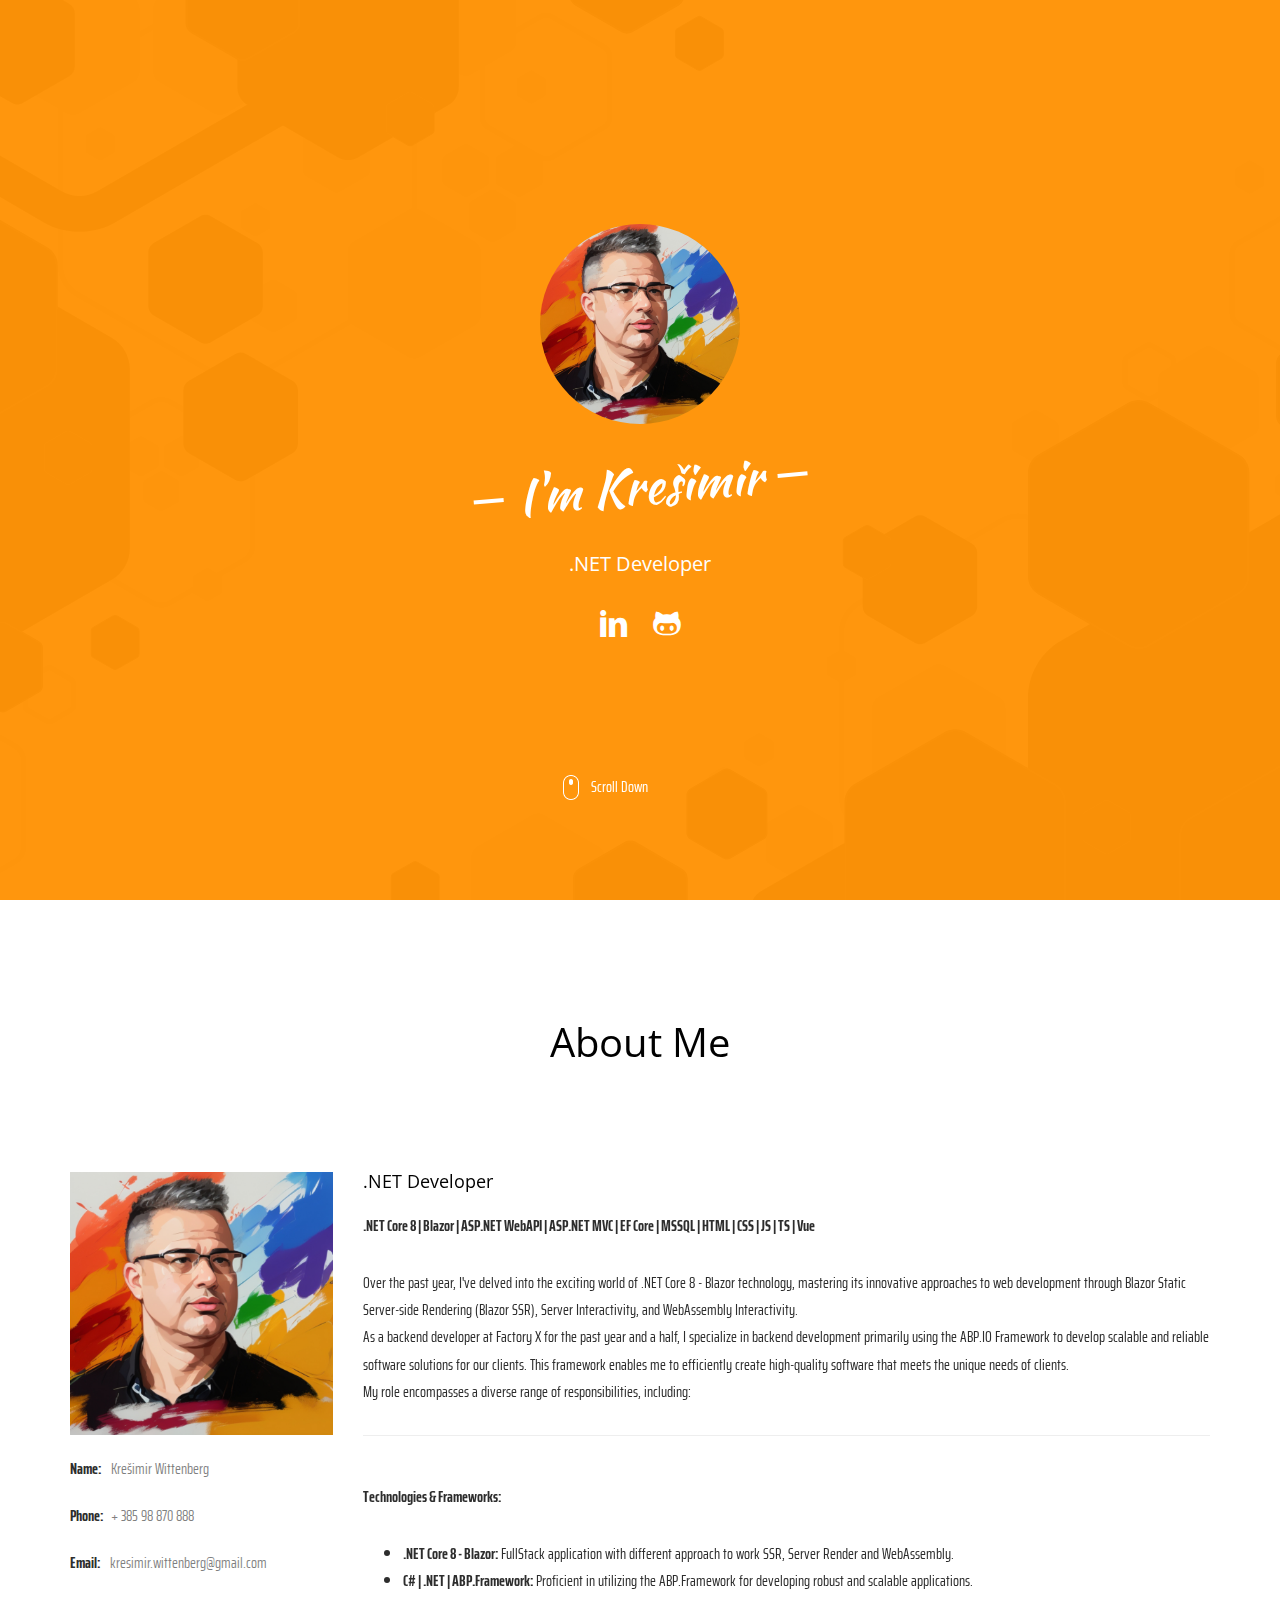
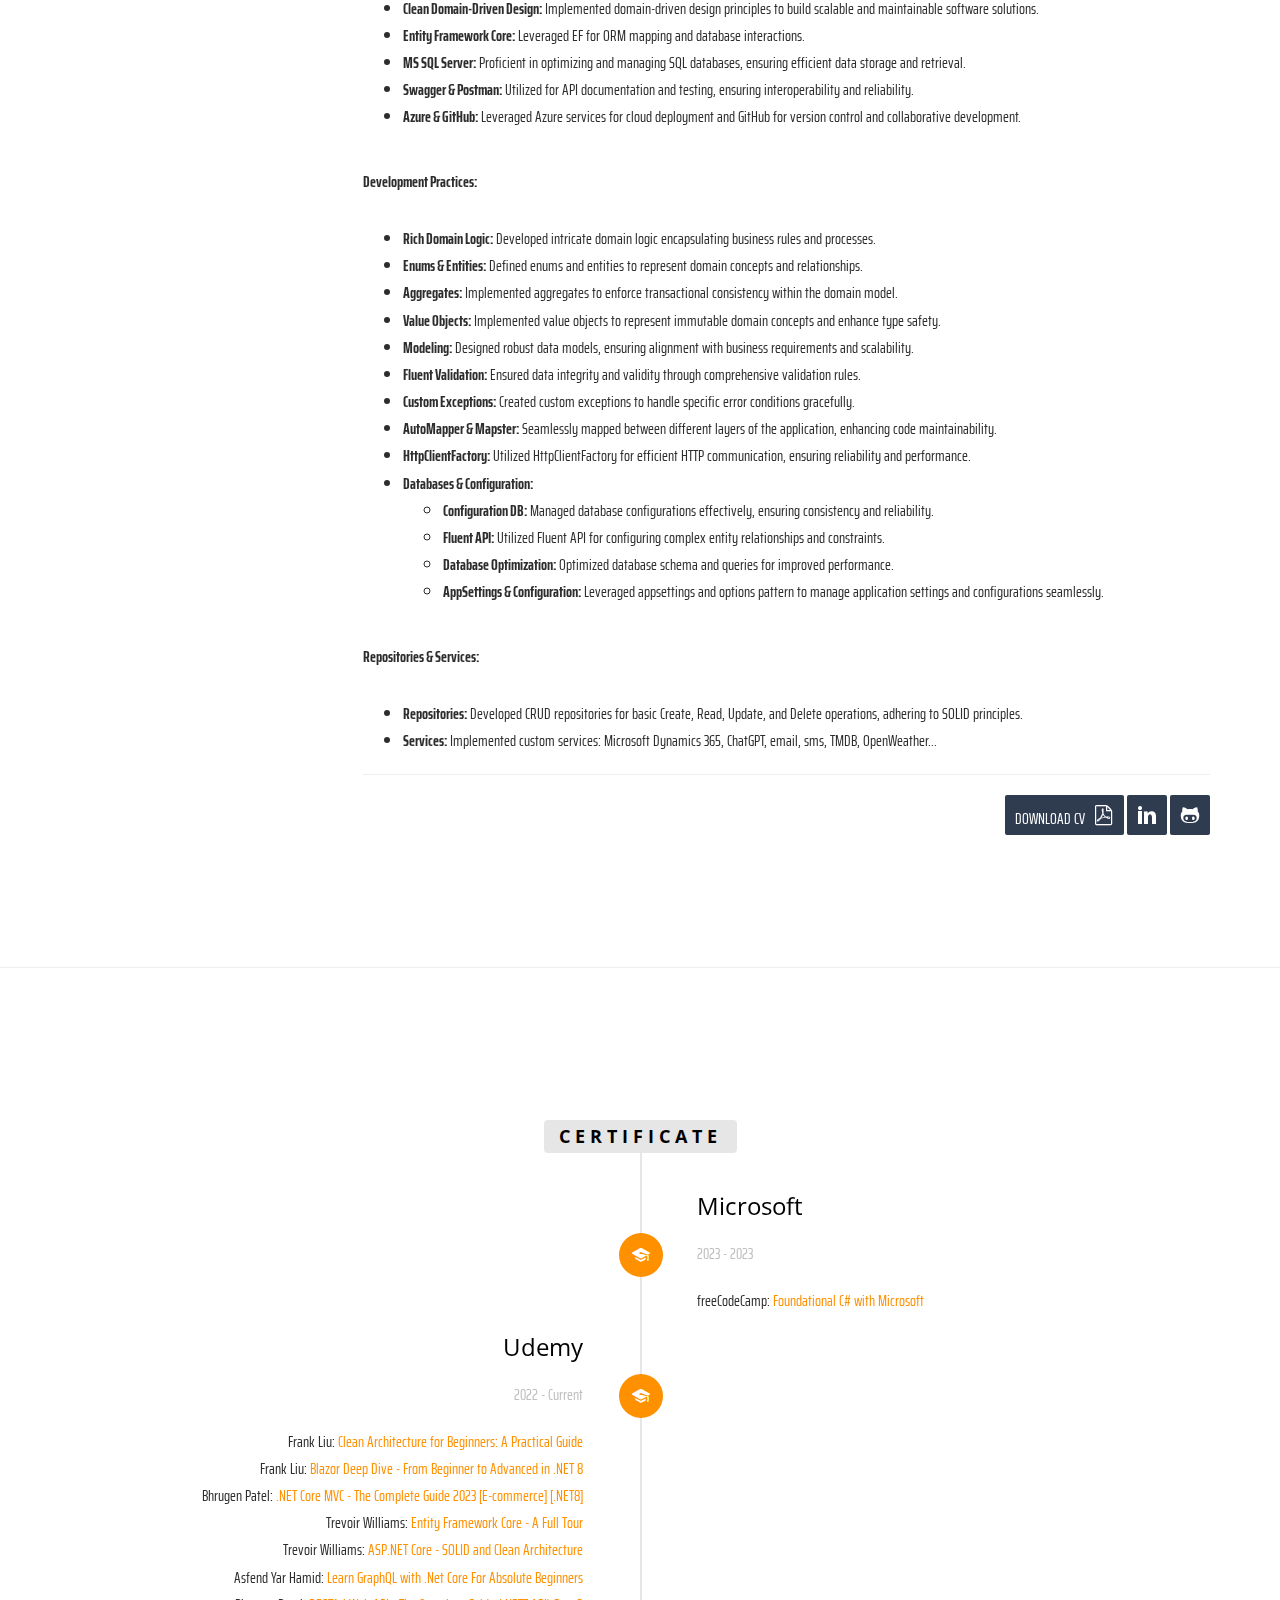
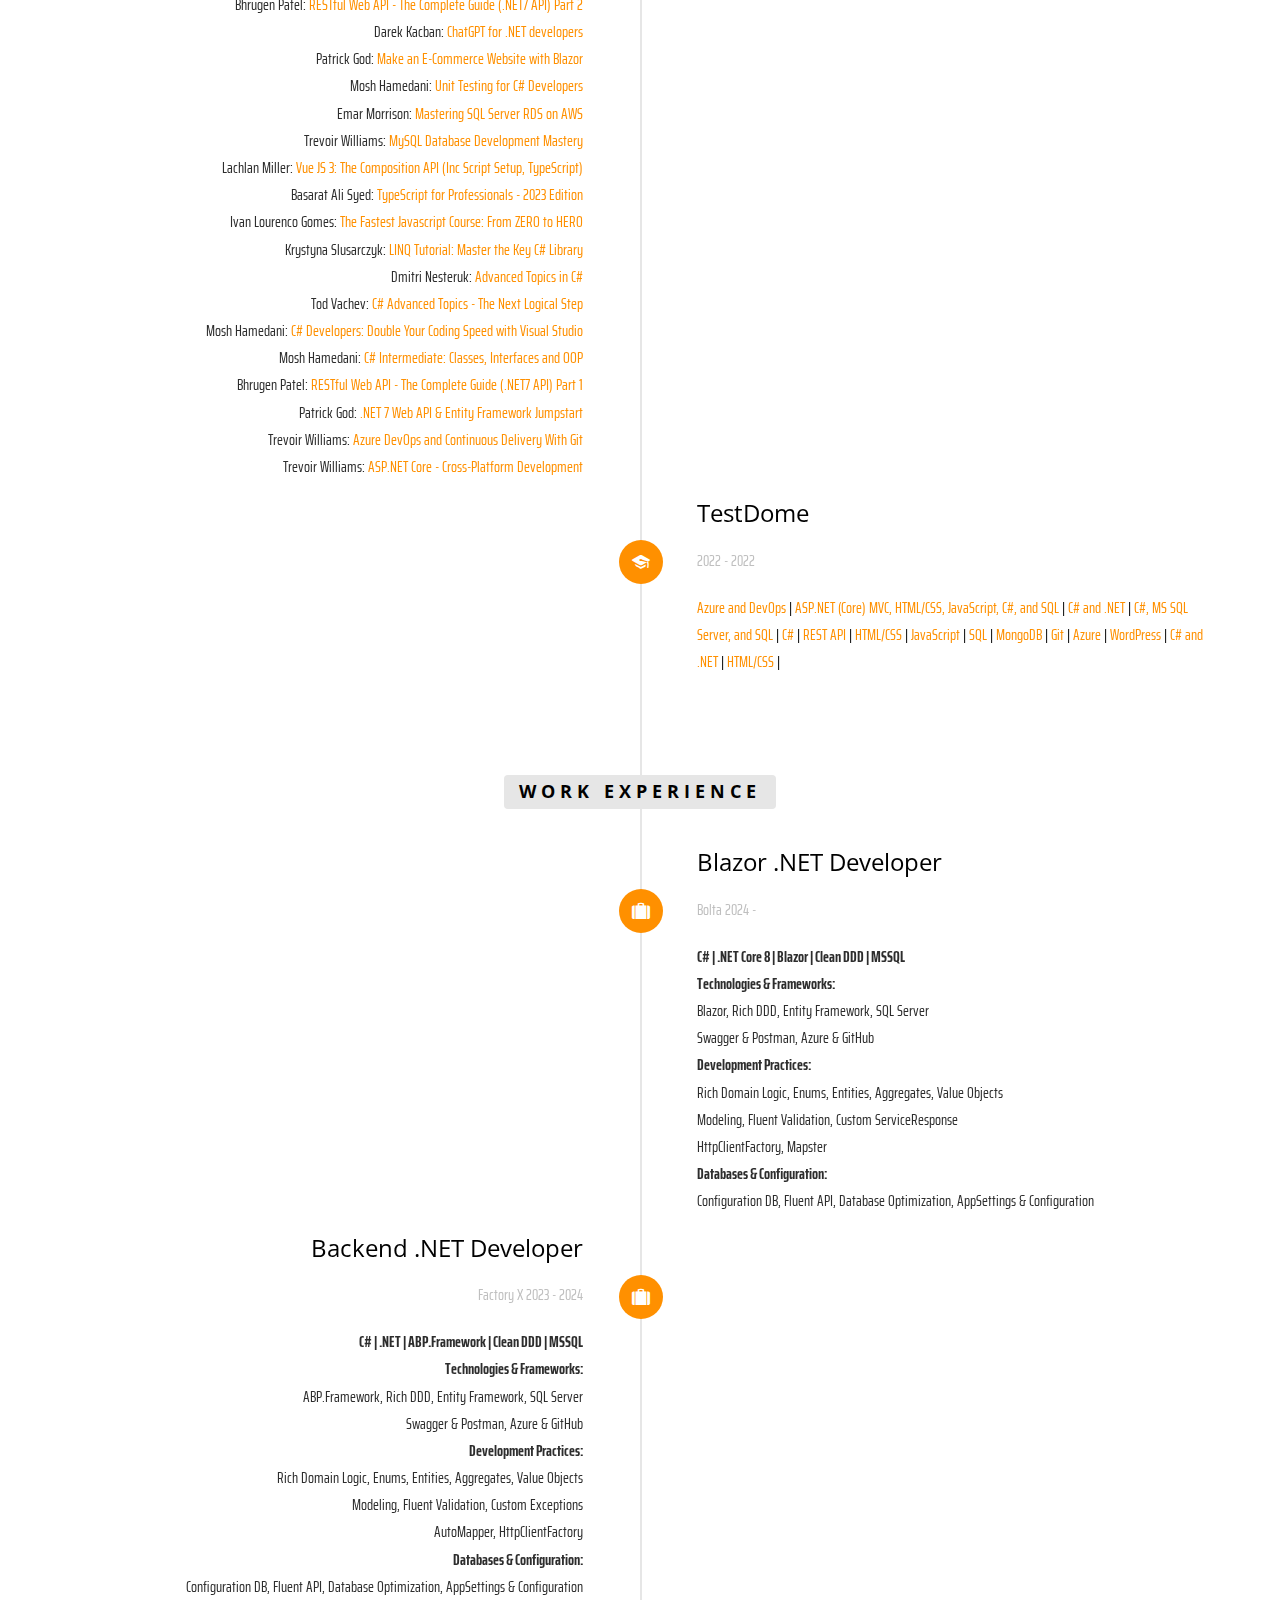
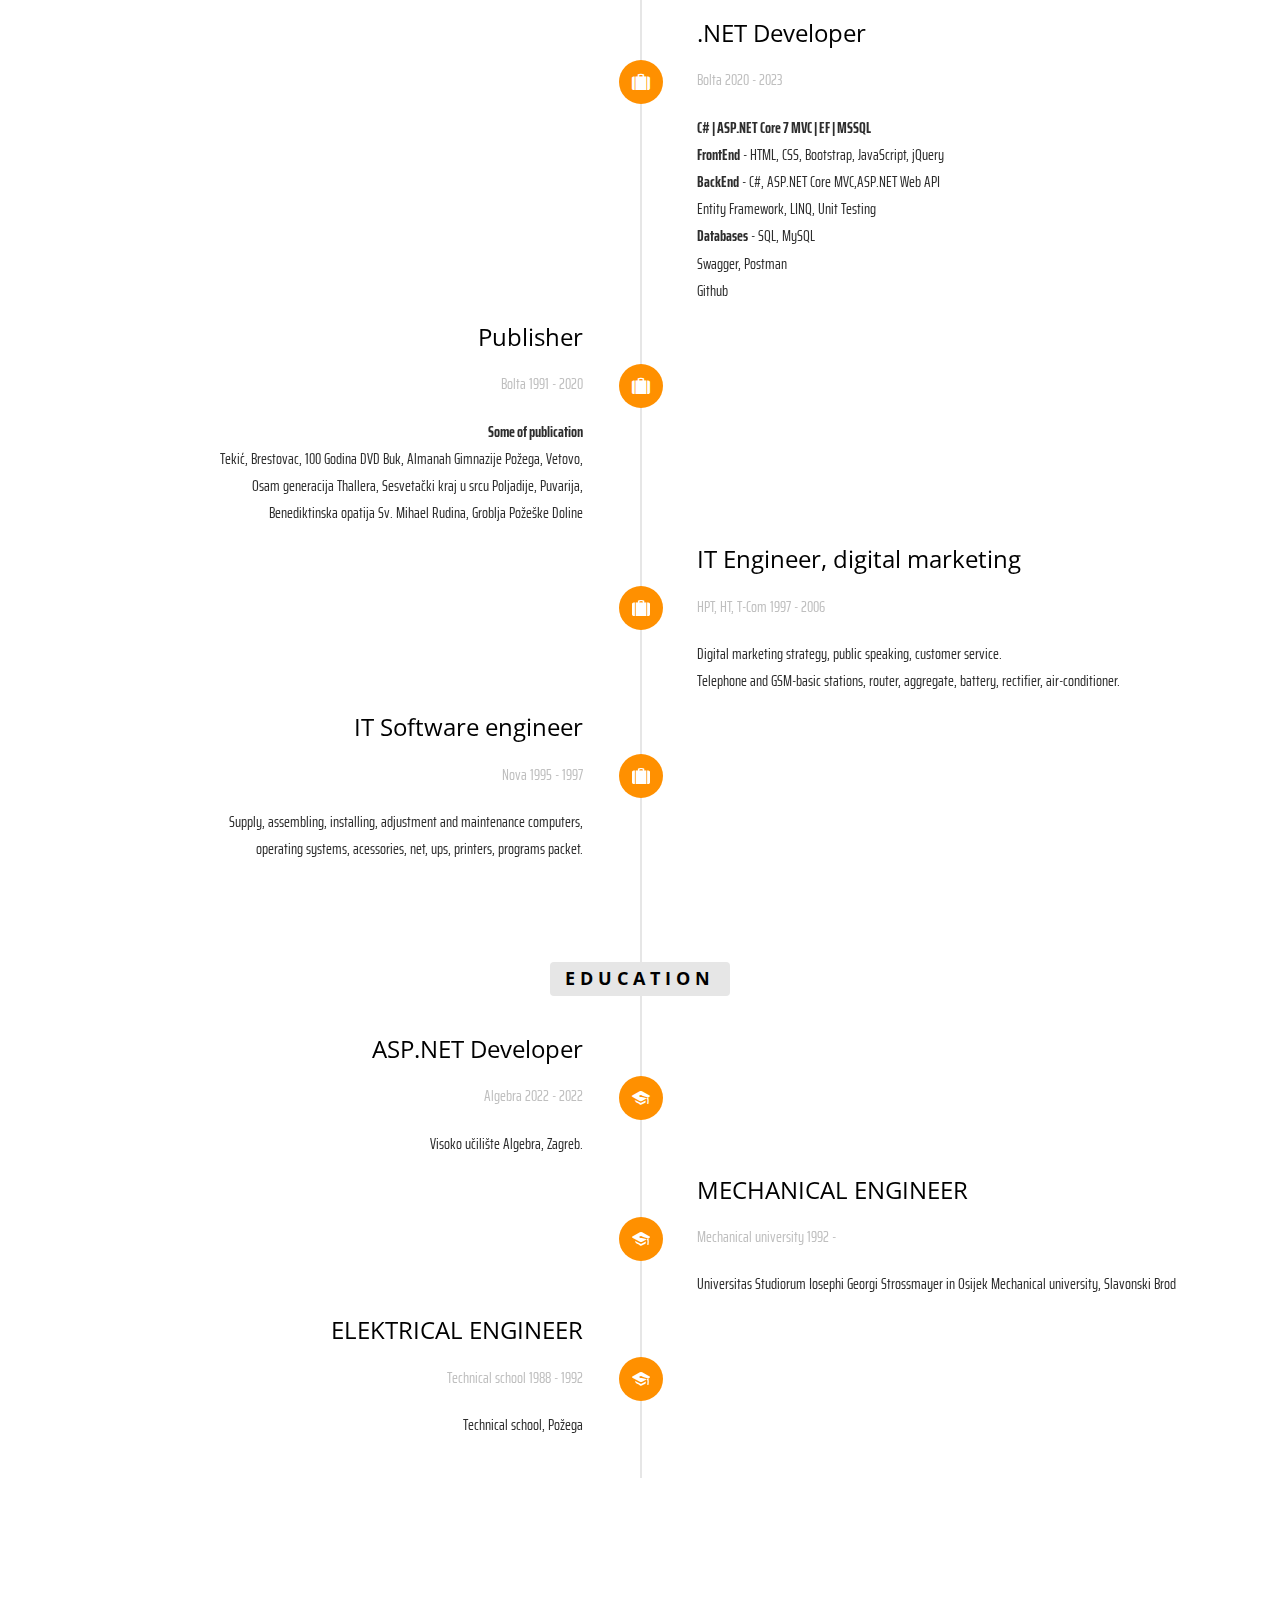
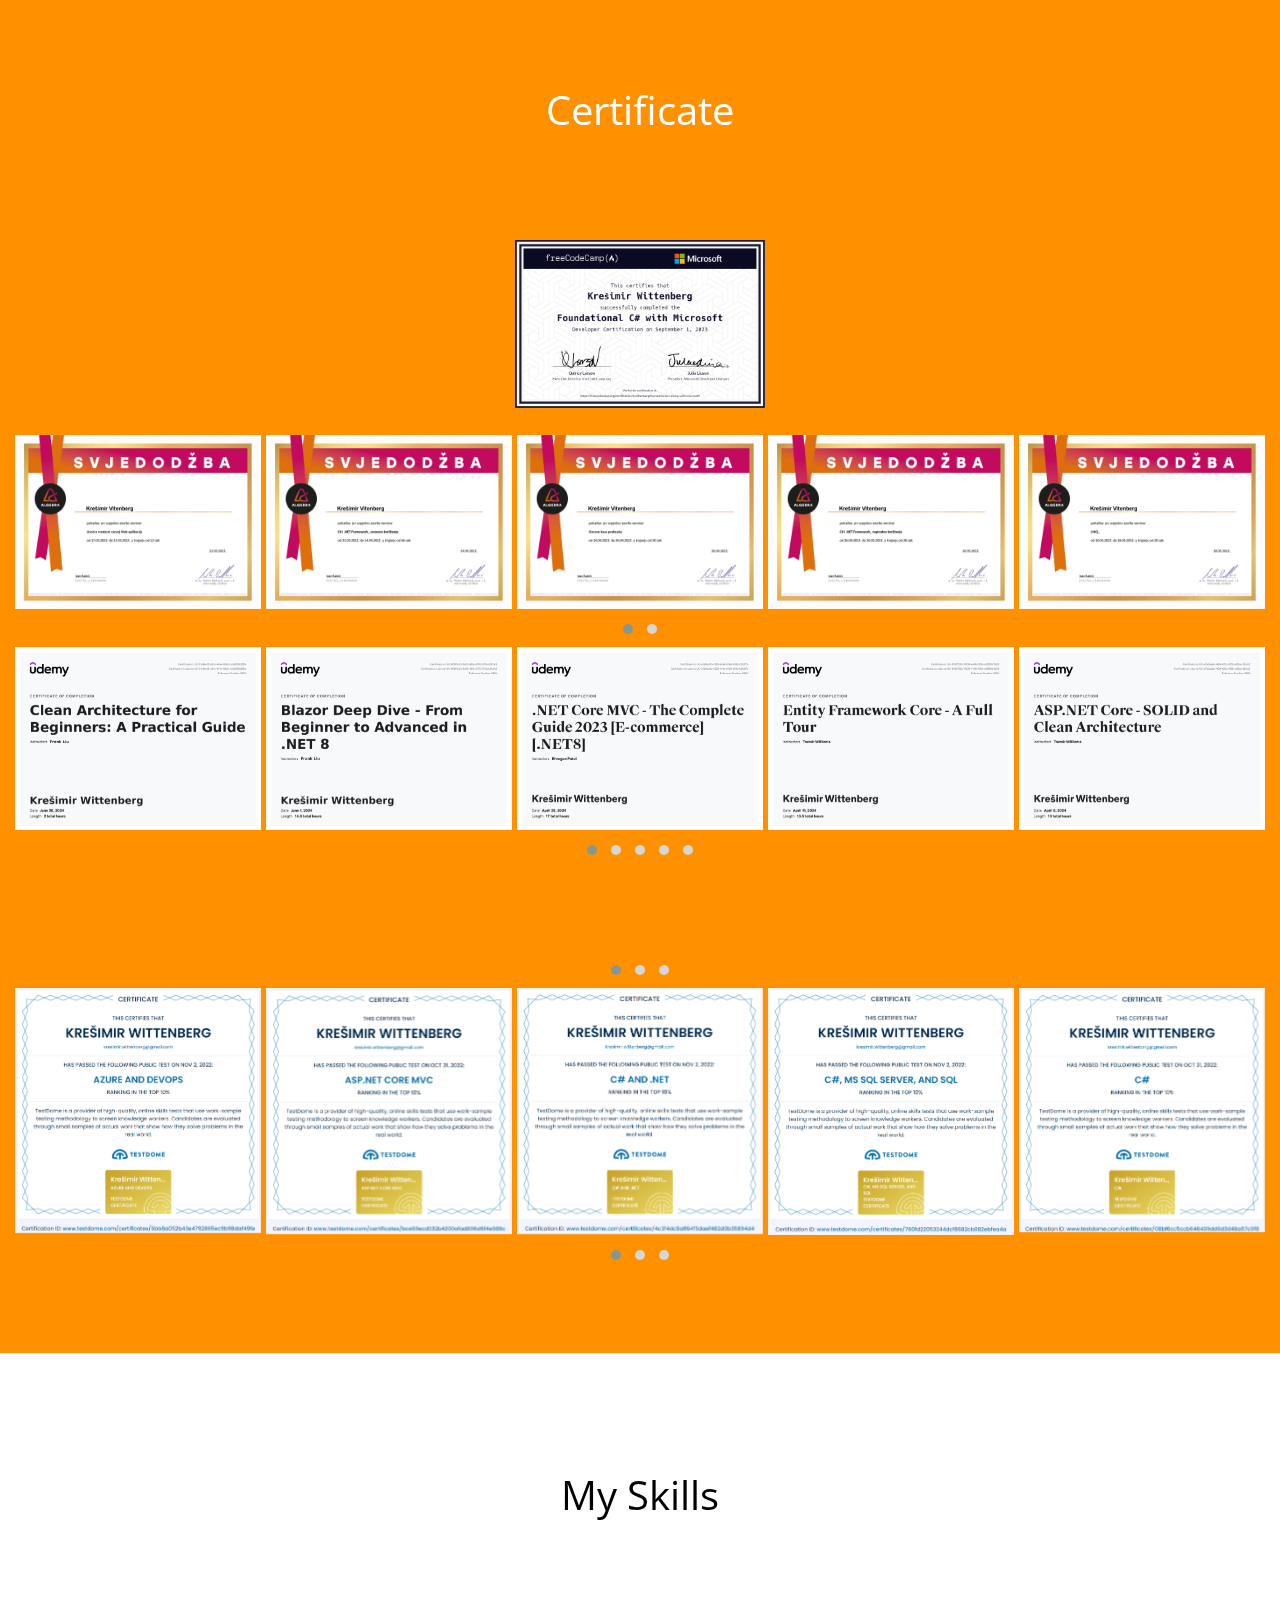
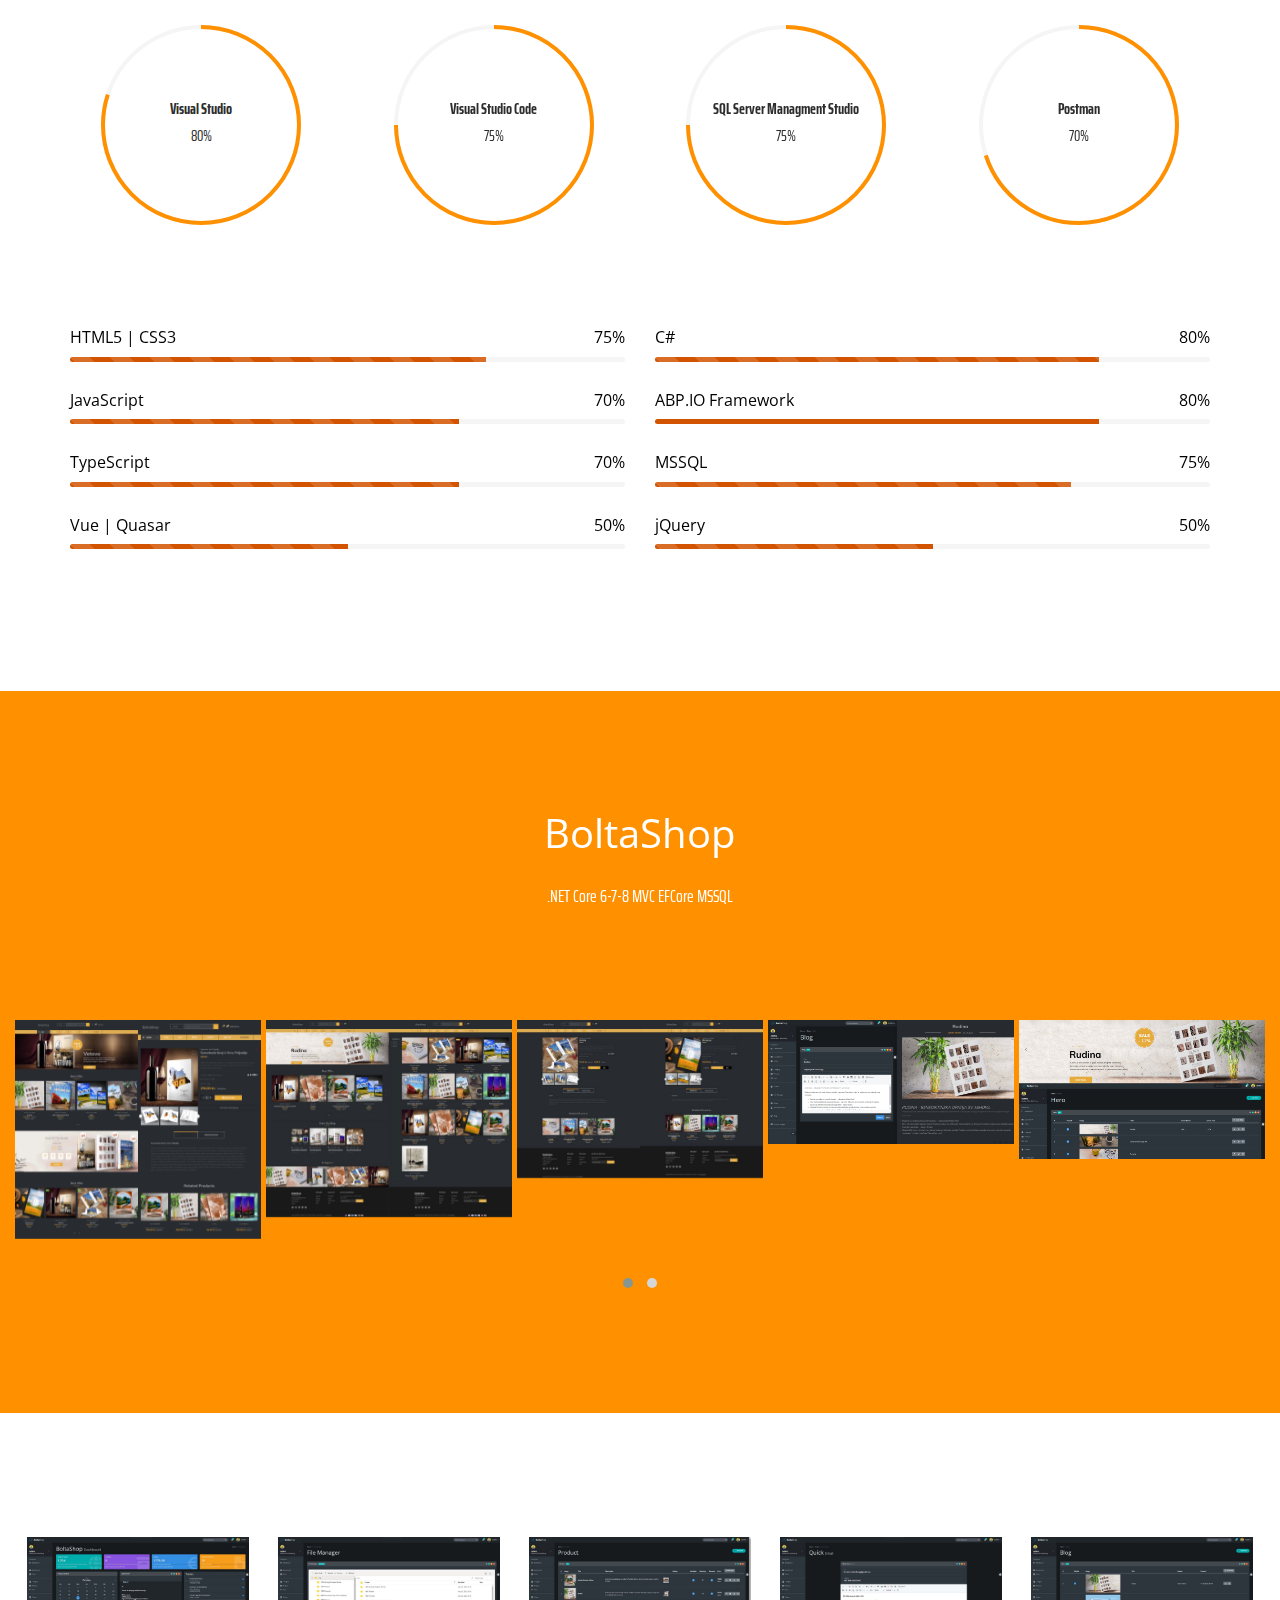
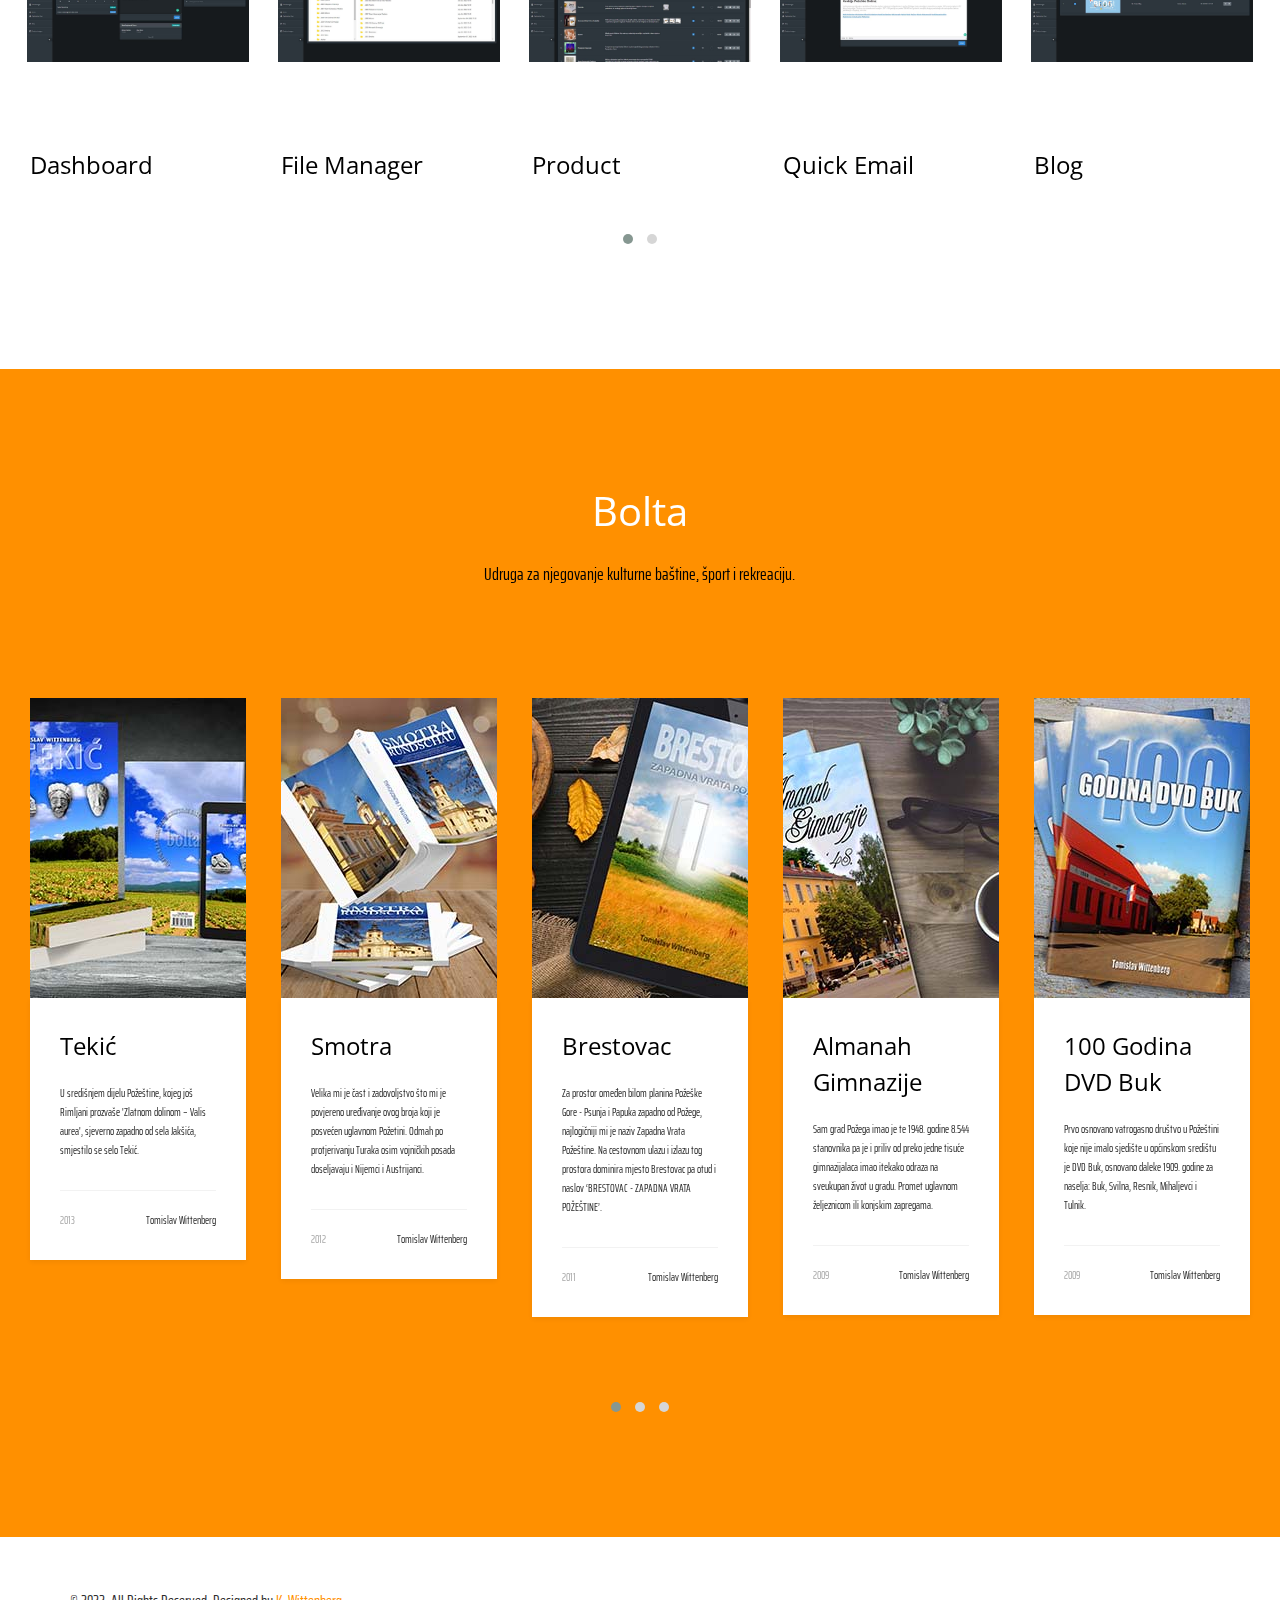
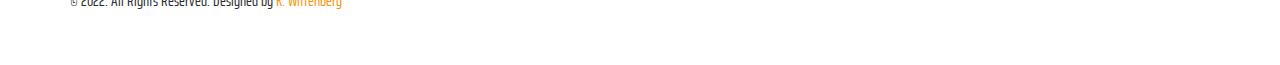
==== index.html @ 6f6469e1 "update" ====
<!DOCTYPE HTML>
<html>
<head>
    <meta charset="utf-8">
    <link rel="icon" href="images/c-sharp.png">
    <title>K. Wittenberg &mdash; Portfolio</title>

    <meta name="viewport" content="width=device-width, initial-scale=1">
    <meta name="description" content="Portfolio Krešimir Wittenberg" />
    <meta name="keywords" content="website, portfolio, krešimir, wittenberg, dotnet, csharp, opentowork" />
    <meta name="author" content="Krešimir Wittenberg" />


    <link href="https://fonts.googleapis.com/css?family=Space+Mono" rel="stylesheet">
    <link href="https://fonts.googleapis.com/css?family=Roboto" rel="stylesheet">
    <link href="https://fonts.googleapis.com/css?family=Saira+Extra+Condensed:100,200,300,400,500,600,700,800,900" rel="stylesheet">
    <link href="https://fonts.googleapis.com/css?family=Open+Sans:300,300i,400,400i,600,600i,700,700i,800,800i" rel="stylesheet">
    <link href="https://fonts.googleapis.com/css?family=Kaushan+Script" rel="stylesheet">

    <!-- Animate.css -->
    <link rel="stylesheet" href="css/animate.css">
    <!-- Icomoon Icon Fonts-->
    <link rel="stylesheet" href="css/icomoon.css">

    <!-- Bootstrap  -->
    <!--<link href="https://cdn.jsdelivr.net/npm/bootstrap@5.3.3/dist/css/bootstrap.min.css" rel="stylesheet">-->
    <link rel="stylesheet" href="css/bootstrap.css">

    <!-- Theme style  -->
    <link rel="stylesheet" href="css/style.css">

    <!-- Lightbox2 -->
    <link rel="stylesheet" href="css/lightbox.min.css">

    <!-- Carousel -->
    <link rel="stylesheet" href="css/owl.carousel.min.css">
    <link rel="stylesheet" href="css/owl.theme.default.min.css">

</head>
<body>
    <div class="fh5co-loader"></div>
    <div id="page">

        <!-- I'm Krešimir -->
        <header id="fh5co-header" class="fh5co-cover js-fullheight" role="banner" style="background-image:url(images/hex.svg); width: auto;" data-stellar-background-ratio="0.5">
            <div class="overlay"></div>
            <div class="container">
                <div class="row">
                    <div class="col-md-8 col-md-offset-2 text-center">
                        <div class="display-t js-fullheight">
                            <div class="display-tc js-fullheight animate-box" data-animate-effect="fadeIn">
                                <div class="profile-thumb" style="background: url(images/avatar.jpg);"></div>
                                <h1><span>I'm Krešimir</span></h1>
                                <!--<h2><span>#OpenToWork</span></h2>-->
                                <h2><span>.NET Developer</span></h2>
                                <!--<h3><span>.NET Developer / Photographer / Videographer / Publisher</span></h3>-->
                                <p>
                                    <ul class="fh5co-social-icons">
                                        <!-- <li><a href="#"><i class="icon-twitter2"></i></a></li> -->
                                        <li><a href="https://www.linkedin.com/in/kresimirwittenberg/"><i class="icon-linkedin2"></i></a></li>
                                        <li><a href="https://github.com/KWittenberg"><i class="icon-github"></i></a></li>
                                        <!-- <li><a href="https://www.facebook.com/kresimirwittenberg"><i class="icon-facebook2"></i></a></li>
                                        <li><a href="https://www.behance.net/kwittenberg"><i class="icon-behance2"></i></a></li>
                                        <li><a href="https://www.instagram.com/kresimirwittenberg/"><i class="icon-instagram2"></i></a></li> -->
                                        <!-- <li><a href="#"><i class="icon-dribbble2"></i></a></li> -->
                                    </ul>
                                </p>

                                <script type="text/javascript" src="https://www.websitegoodies.com/counter.php?id=75388&color=%23000000"></script>

                                <p>
                                    <div style="color: white; position: fixed; bottom: 100px; left: 44%;">
                                        <img src="images/mouse-scroll.png" alt=""><span>&nbsp;&nbsp;&nbsp; Scroll Down</span>
                                    </div>
                                </p>
                            </div>
                        </div>
                    </div>
                </div>
            </div>
        </header>

        <!-- About Me -->
        <div id="fh5co-about" class="animate-box">
            <div class="container">
                <div class="row">
                    <div class="col-md-8 col-md-offset-2 text-center fh5co-heading">
                        <h2>About Me</h2>
                    </div>
                </div>
                <div class="row">
                    <div class="col-md-3">
                        <ul class="info">
                            <li><img src="images/avatar.jpg" alt="K. Wittenberg" style="width: 100%" /></li>
                            <li><b>Name:&nbsp;&nbsp;&nbsp;&nbsp;&nbsp;</b><span class="second-block">Krešimir Wittenberg</span></li>
                            <li><b>Phone:&nbsp;&nbsp;&nbsp;&nbsp;</b><span class="second-block">+ 385 98 870 888</span></li>
                            <li><b>Email:&nbsp;&nbsp;&nbsp;&nbsp;&nbsp;</b><span class="second-block">kresimir.wittenberg@gmail.com</span></li>
                        </ul>
                    </div>
                    <div class="col-md-9">
                        <!--<h2>Who am I?</h2>-->
                        <h4> .NET Developer</h4>
                        <p>
                            <strong>.NET Core 8 | Blazor | ASP.NET WebAPI | ASP.NET MVC | EF Core | MSSQL | HTML | CSS | JS | TS | Vue</strong>
                        </p>
                        <p>
                            Over the past year, I've delved into the exciting world of .NET Core 8 - Blazor technology, mastering its innovative approaches to web development through Blazor Static Server-side Rendering (Blazor SSR), Server Interactivity, and WebAssembly Interactivity. <br />
                            As a backend developer at Factory X for the past year and a half, I specialize in backend development primarily using the ABP.IO Framework to develop scalable and reliable software solutions for our clients.
                            This framework enables me to efficiently create high-quality software that meets the unique needs of clients.<br/>
                            My role encompasses a diverse range of responsibilities, including:
                        </p>
                        <hr />
                        <br />
                        <p><strong>Technologies &amp; Frameworks:</strong></p>
                        <ul>
                            <li><strong>.NET Core 8 - Blazor:</strong> FullStack application with different approach to work SSR, Server Render and WebAssembly.</li>
                            <li><strong>C# | .NET | ABP.Framework:</strong> Proficient in utilizing the ABP.Framework for developing robust and scalable applications.</li>
                            <li><strong>Clean Domain-Driven Design:</strong> Implemented domain-driven design principles to build scalable and maintainable software solutions.</li>
                            <li><strong>Entity Framework Core:</strong> Leveraged EF for ORM mapping and database interactions.</li>
                            <li><strong>MS SQL Server:</strong> Proficient in optimizing and managing SQL databases, ensuring efficient data storage and retrieval.</li>
                            <li><strong>Swagger &amp; Postman:</strong> Utilized for API documentation and testing, ensuring interoperability and reliability.</li>
                            <li><strong>Azure &amp; GitHub:</strong> Leveraged Azure services for cloud deployment and GitHub for version control and collaborative development.</li>
                        </ul>
                        <br />
                        <p><strong>Development Practices:</strong></p>
                        <ul>
                            <li><strong>Rich Domain Logic:</strong> Developed intricate domain logic encapsulating business rules and processes.</li>
                            <li><strong>Enums &amp; Entities:</strong> Defined enums and entities to represent domain concepts and relationships.</li>
                            <li><strong>Aggregates:</strong> Implemented aggregates to enforce transactional consistency within the domain model.</li>
                            <li><strong>Value Objects:</strong> Implemented value objects to represent immutable domain concepts and enhance type safety.</li>
                            <li><strong>Modeling:</strong> Designed robust data models, ensuring alignment with business requirements and scalability.</li>
                            <li><strong>Fluent Validation:</strong> Ensured data integrity and validity through comprehensive validation rules.</li>
                            <li><strong>Custom Exceptions:</strong> Created custom exceptions to handle specific error conditions gracefully.</li>
                            <li><strong>AutoMapper &amp; Mapster:</strong> Seamlessly mapped between different layers of the application, enhancing code maintainability.</li>
                            <li><strong>HttpClientFactory:</strong> Utilized HttpClientFactory for efficient HTTP communication, ensuring reliability and performance.</li>
                            <li>
                                <strong>Databases &amp; Configuration:</strong>
                                <ul>
                                    <li><strong>Configuration DB:</strong> Managed database configurations effectively, ensuring consistency and reliability.</li>
                                    <li><strong>Fluent API:</strong> Utilized Fluent API for configuring complex entity relationships and constraints.</li>
                                    <li><strong>Database Optimization:</strong> Optimized database schema and queries for improved performance.</li>
                                    <li><strong>AppSettings &amp; Configuration:</strong> Leveraged appsettings and options pattern to manage application settings and configurations seamlessly.</li>
                                </ul>
                            </li>
                        </ul>
                        <br />
                        <p><strong>Repositories &amp; Services:</strong></p>
                        <ul>
                            <li><strong>Repositories:</strong> Developed CRUD repositories for basic Create, Read, Update, and Delete operations, adhering to SOLID principles.</li>
                            <li><strong>Services:</strong> Implemented custom services: Microsoft Dynamics 365, ChatGPT, email, sms, TMDB, OpenWeather...</li>
                        </ul>
                        <hr />
                        <div align="right">
                            <ul class="fh5co-social-icons">
                                <li><a href="images/2024CV.pdf" download="KW2024CV" target="_blank">DOWNLOAD CV &nbsp;&nbsp;<i class="icon-file-pdf"></i></a></li>
                                <li><a href="https://www.linkedin.com/in/kresimirwittenberg/" target="_blank"><i class="icon-linkedin2"></i></a></li>
                                <li><a href="https://github.com/KWittenberg" target="_blank"><i class="icon-github"></i></a></li>
                            </ul>
                        </div>
                    </div>
                </div>
            </div>
        </div>
        <hr />

        <!-- TimeLine -->
        <div id="fh5co-resume" class="fh5co-bg-color">
            <div class="container">
                <div class="row">
                    <div class="col-md-12 col-md-offset-0">
                        <ul class="timeline">
                            <li class="timeline-heading text-center animate-box">
                                <div><h3>Certificate</h3></div>
                            </li>
                            <li class="timeline-inverted animate-box">
                                <div class="timeline-badge"><i class="icon-graduation-cap"></i></div>
                                <div class="timeline-panel">
                                    <div class="timeline-heading">
                                        <h3 class="timeline-title">Microsoft</h3>
                                        <span class="company">2023 - 2023</span>
                                    </div>
                                    <div class="timeline-body">
                                        <p>
                                            freeCodeCamp: <a href="https://www.freecodecamp.org/certification/kwittenberg/foundational-c-sharp-with-microsoft" target="_blank">Foundational C# with Microsoft</a>
                                        </p>
                                    </div>
                                </div>
                            </li>
                            <li class="animate-box timeline-unverted">
                                <div class="timeline-badge"><i class="icon-graduation-cap"></i></div>
                                <div class="timeline-panel">
                                    <div class="timeline-heading">
                                        <h3 class="timeline-title">Udemy</h3>
                                        <span class="company">2022 - Current</span>
                                    </div>
                                    <div class="timeline-body">
                                        <div id="course-container"></div>
                                        <!--Trevoir Williams: <a href="https://www.udemy.com/certificate/UC-3f0fe1d1-2969-4ef7-b896-69e49ad38cda/" target="_blank">ASP.NET Core - Cross-Platform Development</a><br />-->
                                    </div>
                                </div>
                            </li>
                            <li class="timeline-inverted animate-box">
                                <div class="timeline-badge"><i class="icon-graduation-cap"></i></div>
                                <div class="timeline-panel">
                                    <div class="timeline-heading">
                                        <h3 class="timeline-title">TestDome</h3>
                                        <span class="company">2022 - 2022</span>
                                    </div>
                                    <div class="timeline-body">
                                        <div id="certificateList"></div>
                                    </div>
                                </div>
                            </li>
                            <li class="timeline-heading text-center animate-box" style="margin-top: 100px;">
                                <div><h3>Work Experience</h3></div>
                            </li>
                            <li class="timeline-inverted animate-box">
                                <div class="timeline-badge"><i class="icon-suitcase"></i></div>
                                <div class="timeline-panel">
                                    <div class="timeline-heading">
                                        <h3 class="timeline-title">Blazor .NET Developer</h3>
                                        <span class="company">Bolta  2024 -</span>
                                    </div>
                                    <div class="timeline-body">
                                        <p>
                                            <b>C# | .NET Core 8 | Blazor | Clean DDD | MSSQL</b><br />
                                            <b>Technologies & Frameworks:</b><br />
                                            Blazor, Rich DDD, Entity Framework, SQL Server<br />
                                            Swagger & Postman, Azure & GitHub<br />
                                            <b>Development Practices:</b><br />
                                            Rich Domain Logic, Enums, Entities, Aggregates, Value Objects<br />
                                            Modeling, Fluent Validation, Custom ServiceResponse<br />
                                            HttpClientFactory, Mapster<br />
                                            <b>Databases & Configuration:</b><br />
                                            Configuration DB, Fluent API, Database Optimization, AppSettings & Configuration
                                        </p>
                                    </div>
                                </div>
                            </li>
                            <li class="animate-box timeline-unverted">
                                <div class="timeline-badge"><i class="icon-suitcase"></i></div>
                                <div class="timeline-panel">
                                    <div class="timeline-heading">
                                        <h3 class="timeline-title">Backend .NET Developer</h3>
                                        <span class="company">Factory X  2023 - 2024</span>
                                    </div>
                                    <div class="timeline-body">
                                        <p>
                                            <b>C# | .NET | ABP.Framework | Clean DDD | MSSQL</b><br />
                                            <b>Technologies & Frameworks:</b><br />
                                            ABP.Framework, Rich DDD, Entity Framework, SQL Server<br />
                                            Swagger & Postman, Azure & GitHub<br />
                                            <b>Development Practices:</b><br />
                                            Rich Domain Logic, Enums, Entities, Aggregates, Value Objects<br />
                                            Modeling, Fluent Validation, Custom Exceptions<br />
                                            AutoMapper, HttpClientFactory<br />
                                            <b>Databases & Configuration:</b><br />
                                            Configuration DB, Fluent API, Database Optimization, AppSettings & Configuration
                                        </p>
                                    </div>
                                </div>
                            </li>
                            <li class="timeline-inverted animate-box">
                                <div class="timeline-badge"><i class="icon-suitcase"></i></div>
                                <div class="timeline-panel">
                                    <div class="timeline-heading">
                                        <h3 class="timeline-title">.NET Developer</h3>
                                        <span class="company">Bolta  2020 - 2023</span>
                                    </div>
                                    <div class="timeline-body">
                                        <p>
                                            <b>C# | ASP.NET Core 7 MVC | EF | MSSQL</b><br />
                                            <b>FrontEnd</b> - HTML, CSS, Bootstrap, JavaScript, jQuery<br />
                                            <b>BackEnd</b> - C#, ASP.NET Core MVC,ASP.NET Web API<br />
                                            Entity Framework, LINQ, Unit Testing<br />
                                            <b>Databases</b> - SQL, MySQL<br />
                                            Swagger, Postman<br />
                                            Github
                                        </p>
                                    </div>
                                </div>
                            </li>
                            <li class="animate-box timeline-unverted">
                                <div class="timeline-badge"><i class="icon-suitcase"></i></div>
                                <div class="timeline-panel">
                                    <div class="timeline-heading">
                                        <h3 class="timeline-title">Publisher</h3>
                                        <span class="company">Bolta  1991 - 2020</span>
                                    </div>
                                    <div class="timeline-body">
                                        <p>
                                            <b>Some of publication</b><br />
                                            Tekić, Brestovac, 100 Godina DVD Buk, Almanah Gimnazije Požega, Vetovo,<br />
                                            Osam generacija Thallera, Sesvetački kraj u srcu Poljadije, Puvarija,<br />
                                            Benediktinska opatija Sv. Mihael Rudina, Groblja Požeške Doline
                                        </p>
                                    </div>
                                </div>
                            </li>
                            <li class="timeline-inverted animate-box">
                                <div class="timeline-badge"><i class="icon-suitcase"></i></div>
                                <div class="timeline-panel">
                                    <div class="timeline-heading">
                                        <h3 class="timeline-title">IT Engineer, digital marketing</h3>
                                        <span class="company">HPT, HT, T-Com  1997 - 2006</span>
                                    </div>
                                    <div class="timeline-body">
                                        <p>
                                            Digital marketing strategy, public speaking, customer service.<br />
                                            Telephone and GSM-basic stations, router, aggregate, battery, rectifier, air-conditioner.
                                        </p>
                                    </div>
                                </div>
                            </li>
                            <li class="animate-box timeline-unverted">
                                <div class="timeline-badge"><i class="icon-suitcase"></i></div>
                                <div class="timeline-panel">
                                    <div class="timeline-heading">
                                        <h3 class="timeline-title">IT Software engineer</h3>
                                        <span class="company">Nova  1995 - 1997</span>
                                    </div>
                                    <div class="timeline-body">
                                        <p>
                                            Supply, assembling, installing, adjustment and maintenance computers,<br />
                                            operating systems, acessories, net, ups, printers, programs packet.
                                        </p>
                                    </div>
                                </div>
                            </li>
                            <li class="timeline-heading text-center animate-box" style="margin-top: 100px;">
                                <div><h3>Education</h3></div>
                            </li>
                            <li class="animate-box timeline-unverted">
                                <div class="timeline-badge"><i class="icon-graduation-cap"></i></div>
                                <div class="timeline-panel">
                                    <div class="timeline-heading">
                                        <h3 class="timeline-title">ASP.NET Developer</h3>
                                        <span class="company">Algebra  2022 - 2022</span>
                                    </div>
                                    <div class="timeline-body">
                                        <p>Visoko učilište Algebra, Zagreb.</p>
                                    </div>
                                </div>
                            </li>
                            <li class="timeline-inverted animate-box">
                                <div class="timeline-badge"><i class="icon-graduation-cap"></i></div>
                                <div class="timeline-panel">
                                    <div class="timeline-heading">
                                        <h3 class="timeline-title">MECHANICAL ENGINEER</h3>
                                        <span class="company">Mechanical university  1992 - </span>
                                    </div>
                                    <div class="timeline-body">
                                        <p>Universitas Studiorum Iosephi Georgi Strossmayer in Osijek Mechanical university, Slavonski Brod</p>
                                    </div>
                                </div>
                            </li>
                            <li class="animate-box timeline-unverted">
                                <div class="timeline-badge"><i class="icon-graduation-cap"></i></div>
                                <div class="timeline-panel">
                                    <div class="timeline-heading">
                                        <h3 class="timeline-title">ELEKTRICAL ENGINEER</h3>
                                        <span class="company">Technical school  1988 - 1992</span>
                                    </div>
                                    <div class="timeline-body">
                                        <p>Technical school, Požega</p>
                                    </div>
                                </div>
                            </li>
                        </ul>
                    </div>
                </div>
            </div>
        </div>

        <!-- Certificate -->
        <div id="fh5co-features" class="animate-box">
            <div class="container-fluid">
                <div class="services-padding">
                    <div class="row">
                        <div class="col-md-8 col-md-offset-2 text-center fh5co-heading">
                            <h2>Certificate</h2>
                        </div>
                    </div>
                    <!-- START Microsoft -->
                    <div class="text-center">
                        <a href="images/microsoft/Foundational C with Microsoft.jpg" data-lightbox="microsoft" data-title="Foundational C# with Microsoft"><img src="images/microsoft/Foundational C with Microsoft.jpg" alt="Foundational C# with Microsoft" style="max-width: 20%"></a><br /><br />
                    </div>
                    <!-- END Microsoft -->
                    <!-- START Algebra -->
                    <div id="carouselAlgebra"></div>
                    <!-- END Algebra -->
                    <!-- START Udemy -->
                    <div id="carouselUdemy"></div>
                    <!-- END Udemy -->
                    <!-- START TestDome -->
                    <div id="carouselTestDomeBadge"></div>
                    <div id="carouselTestDome"></div>
                    <!-- END TestDome -->
                    <!-- <div class="row">
                        <div class="col-md-4 text-center">
                            <div class="feature-left">
                                <span class="icon">
                                    <i class="icon-paintbrush"></i>
                                </span>
                                <div class="feature-copy">
                                    <h3>Web Design</h3>
                                    <p>Facilis ipsum reprehenderit nemo molestias. Aut cum mollitia reprehenderit.</p>
                                </div>
                            </div>
                        </div>

                        <div class="col-md-4 text-center">
                            <div class="feature-left">
                                <span class="icon">
                                    <i class="icon-briefcase"></i>
                                </span>
                                <div class="feature-copy">
                                    <h3>Branding</h3>
                                    <p>Facilis ipsum reprehenderit nemo molestias. Aut cum mollitia reprehenderit.</p>
                                </div>
                            </div>

                        </div>
                        <div class="col-md-4 text-center">
                            <div class="feature-left">
                                <span class="icon">
                                    <i class="icon-search"></i>
                                </span>
                                <div class="feature-copy">
                                    <h3>Analytics</h3>
                                    <p>Facilis ipsum reprehenderit nemo molestias. Aut cum mollitia reprehenderit.</p>
                                </div>
                            </div>
                        </div>
                    </div>
                        <div class="row">
                        <div class="col-md-4 text-center">

                            <div class="feature-left">
                                <span class="icon">
                                    <i class="icon-bargraph"></i>
                                </span>
                                <div class="feature-copy">
                                    <h3>Web Developent</h3>
                                    <p>HTML5 / .NET Core / WordPress</p>
                                </div>
                            </div>

                        </div>

                        <div class="col-md-4 text-center">
                            <div class="feature-left">
                                <span class="icon">
                                    <i class="icon-genius"></i>
                                </span>
                                <div class="feature-copy">
                                    <h3>Photo / Video</h3>
                                    <p>Photography / Videography</p>
                                </div>
                            </div>

                        </div>
                        <div class="col-md-4 text-center">
                            <div class="feature-left">
                                <span class="icon">
                                    <i class="icon-chat"></i>
                                </span>
                                <div class="feature-copy">
                                    <h3>Support</h3>
                                    <p>24/7 Support</p>
                                </div>
                            </div>
                        </div>
                    </div> -->
                </div>
            </div>
        </div>

        <!-- My Skills -->
        <div id="fh5co-skills" class="animate-box">
            <div class="container">
                <div class="row">
                    <div class="col-md-8 col-md-offset-2 text-center fh5co-heading">
                        <h2>My Skills</h2>
                    </div>
                </div>
                <div class="row row-pb-md">
                    <div class="col-md-3 col-sm-6 col-xs-12 text-center">
                        <div class="chart" data-percent="80"><span><strong>Visual Studio</strong>80%</span></div>
                    </div>
                    <div class="col-md-3 col-sm-6 col-xs-12 text-center">
                        <div class="chart" data-percent="75"><span><strong>Visual Studio Code</strong>75%</span></div>
                    </div>
                    <div class="col-md-3 col-sm-6 col-xs-12 text-center">
                        <div class="chart" data-percent="75"><span><strong>SQL Server Managment Studio</strong>75%</span></div>
                    </div>
                    <div class="col-md-3 col-sm-6 col-xs-12 text-center">
                        <div class="chart" data-percent="70"><span><strong>Postman</strong>70%</span></div>
                    </div>
                </div>

                <div class="row">
                    <div class="col-md-6">
                        <div class="progress-wrap">
                            <h3><span class="name-left">HTML5 | CSS3</span><span class="value-right">75%</span></h3>
                            <div class="progress">
                                <div class="progress-bar progress-bar-3 progress-bar-striped active" role="progressbar"
                                     aria-valuenow="100" aria-valuemin="0" aria-valuemax="100" style="width:75%">
                                </div>
                            </div>
                        </div>
                        <div class="progress-wrap">
                            <h3><span class="name-left">JavaScript</span><span class="value-right">70%</span></h3>
                            <div class="progress">
                                <div class="progress-bar progress-bar-3 progress-bar-striped active" role="progressbar"
                                     aria-valuenow="100" aria-valuemin="0" aria-valuemax="100" style="width:70%">
                                </div>
                            </div>
                        </div>
                        <div class="progress-wrap">
                            <h3><span class="name-left">TypeScript</span><span class="value-right">70%</span></h3>
                            <div class="progress">
                                <div class="progress-bar progress-bar-3 progress-bar-striped active" role="progressbar"
                                     aria-valuenow="100" aria-valuemin="0" aria-valuemax="100" style="width:70%">
                                </div>
                            </div>
                        </div>
                        <div class="progress-wrap">
                            <h3><span class="name-left">Vue | Quasar</span><span class="value-right">50%</span></h3>
                            <div class="progress">
                                <div class="progress-bar progress-bar-3 progress-bar-striped active" role="progressbar"
                                     aria-valuenow="100" aria-valuemin="0" aria-valuemax="100" style="width:50%">
                                </div>
                            </div>
                        </div>
                    </div>
                    <div class="col-md-6">
                        <div class="progress-wrap">
                            <h3><span class="name-left">C#</span><span class="value-right">80%</span></h3>
                            <div class="progress">
                                <div class="progress-bar progress-bar-3 progress-bar-striped active" role="progressbar"
                                     aria-valuenow="100" aria-valuemin="0" aria-valuemax="100" style="width:80%">
                                </div>
                            </div>
                        </div>
                        <div class="progress-wrap">
                            <h3><span class="name-left">ABP.IO Framework</span><span class="value-right">80%</span></h3>
                            <div class="progress">
                                <div class="progress-bar progress-bar-3 active" role="progressbar"
                                     aria-valuenow="100" aria-valuemin="0" aria-valuemax="100" style="width:80%">
                                </div>
                            </div>
                        </div>
                        <div class="progress-wrap">
                            <h3><span class="name-left">MSSQL</span><span class="value-right">75%</span></h3>
                            <div class="progress">
                                <div class="progress-bar progress-bar-3 progress-bar-striped active" role="progressbar"
                                     aria-valuenow="100" aria-valuemin="0" aria-valuemax="100" style="width:75%">
                                </div>
                            </div>
                        </div>
                        <div class="progress-wrap">
                            <h3><span class="name-left">jQuery</span><span class="value-right">50%</span></h3>
                            <div class="progress">
                                <div class="progress-bar progress-bar-3 progress-bar-striped active" role="progressbar"
                                     aria-valuenow="100" aria-valuemin="0" aria-valuemax="100" style="width:50%">
                                </div>
                            </div>
                        </div>
                    </div>
                </div>
            </div>
        </div>


        <!-- BoltaShop -->
        <div id="fh5co-work" class="fh5co-bg-dark">
            <div class="container-fluid">
                <div class="row animate-box">
                    <div class="col-md-8 col-md-offset-2 text-center fh5co-heading">
                        <a href="https://github.com/KWittenberg/WebShop"><h2>BoltaShop</h2></a>
                        <p style="color: white">.NET Core 6-7-8 MVC EFCore MSSQL</p>
                    </div>
                </div>
                <div id="carouselBoltaShop"></div>
            </div>
        </div>

        <!-- BoltaShop Admin -->
        <div id="fh5co-work">
            <div class="container-fluid">
                <div id="carouselBoltaShopAdmin"></div>
            </div>
        </div>
    </div>
    <!-- END BoltaShop -->
    <!-- Work -->
    <!--<div id="fh5co-work" class="fh5co-bg-dark">
        <div class="container">
            <div class="row animate-box">
                <div class="col-md-8 col-md-offset-2 text-center fh5co-heading">
                    <h2>Work</h2>
                </div>
            </div>
            <div class="row">
                <div class="col-md-3 text-center col-padding animate-box">
                    <a href="#" class="work" style="background-image: url(images/portfolio01.png);">
                        <div class="desc">
                            <h3>Portfolio</h3>
                            <span>I'm Krešimir</span>
                        </div>
                    </a>
                </div>
                <div class="col-md-3 text-center col-padding animate-box">
                    <a href="#" class="work" style="background-image: url(images/portfolio02.jpg);">
                        <div class="desc">
                            <h3>TMDB</h3>
                            <span>The Movie Database</span>
                        </div>
                    </a>
                </div>
                <div class="col-md-3 text-center col-padding animate-box">
                    <a href="#" class="work" style="background-image: url(images/portfolio03.jpg);">
                        <div class="desc">
                            <h3>BoltaShop</h3>
                            <span>.NET WebShop</span>
                        </div>
                    </a>
                </div>
                <div class="col-md-3 text-center col-padding animate-box">
                    <a href="#" class="work" style="background-image: url(images/portfolio01.png);">
                        <div class="desc">
                            <h3>Portfolio</h3>
                            <span>I'm Krešimir</span>
                        </div>
                    </a>
                </div>
            </div>
        </div>
    </div>-->
    <!-- START Bolta Books -->
    <div id="fh5co-blog" class="fh5co-bg-dark">
        <div class="container-fluid">
            <div class="row animate-box">
                <div class="col-md-8 col-md-offset-2 text-center fh5co-heading">
                    <h2>Bolta</h2>
                    <p style="color: black">Udruga za njegovanje kulturne baštine, šport i rekreaciju.</p>
                </div>
            </div>
            <div id="carouselBoltaBooks"></div>
        </div>
    </div>
    <!-- END Bolta Books -->
    <!-- Footer -->
    <div id="fh5co-footer">
        <div class="container">
            <div class="row">
                <div class="col-md-12">
                    <p>&copy; 2022. All Rights Reserved. Designed by <a href="https://www.behance.net/kwittenberg" target="_blank">K. Wittenberg</a></p>
                </div>
            </div>
        </div>
    </div>
    <!-- GoToTop -->
    <div class="gototop js-top">
        <a href="#" class="js-gotop"><i class="icon-arrow-up22"></i></a>
    </div>



    <!-- jQuery -->
    <script src="js/jquery.min.js"></script>
    <!-- jQuery Easing -->
    <script src="js/jquery.easing.1.3.js"></script>
    <!-- Waypoints -->
    <script src="js/jquery.waypoints.min.js"></script>
    <!-- Stellar Parallax -->
    <script src="js/jquery.stellar.min.js"></script>
    <!-- Easy PieChart -->
    <script src="js/jquery.easypiechart.min.js"></script>

    <!-- Bootstrap -->
    <script src="https://cdn.jsdelivr.net/npm/bootstrap@5.3.3/dist/js/bootstrap.bundle.min.js"></script>
    <!--<script src="js/bootstrap.min.js"></script>-->
    <!-- Main -->
    <script src="js/main.js"></script>

    <!-- Modernizr JS -->
    <!--<script src="js/modernizr-2.6.2.min.js"></script>-->
    <!-- LightBox2 -->
    <script src="js/lightbox.js"></script>

    <!-- Carousel -->
    <script src="js/owl.carousel.min.js"></script>
    <script src="js/carouselSettings.js"></script>

    <!-- TestDome -->
    <script src="js/testdome.js"></script>
</body>
</html>
---- css/icomoon.css ----
@font-face {
    font-family: 'icomoon';
    src:    url('fonts/icomoon.eot?1oniuf');
    src:    url('fonts/icomoon.eot?1oniuf#iefix') format('embedded-opentype'),
        url('fonts/icomoon.ttf?1oniuf') format('truetype'),
        url('fonts/icomoon.woff?1oniuf') format('woff'),
        url('fonts/icomoon.svg?1oniuf#icomoon') format('svg');
    font-weight: normal;
    font-style: normal;
}

[class^="icon-"], [class*=" icon-"] {
    /* use !important to prevent issues with browser extensions that change fonts */
    font-family: 'icomoon' !important;
    speak: none;
    font-style: normal;
    font-weight: normal;
    font-variant: normal;
    text-transform: none;
    line-height: 1;

    /* Better Font Rendering =========== */
    -webkit-font-smoothing: antialiased;
    -moz-osx-font-smoothing: grayscale;
}

.icon-mobile:before {
    content: "\e000";
}
.icon-laptop:before {
    content: "\e001";
}
.icon-desktop:before {
    content: "\e002";
}
.icon-tablet:before {
    content: "\e003";
}
.icon-phone:before {
    content: "\e004";
}
.icon-document:before {
    content: "\e005";
}
.icon-documents:before {
    content: "\e006";
}
.icon-search:before {
    content: "\e007";
}
.icon-clipboard:before {
    content: "\e008";
}
.icon-newspaper:before {
    content: "\e009";
}
.icon-notebook:before {
    content: "\e00a";
}
.icon-book-open:before {
    content: "\e00b";
}
.icon-browser:before {
    content: "\e00c";
}
.icon-calendar:before {
    content: "\e00d";
}
.icon-presentation:before {
    content: "\e00e";
}
.icon-picture:before {
    content: "\e00f";
}
.icon-pictures:before {
    content: "\e010";
}
.icon-video:before {
    content: "\e011";
}
.icon-camera:before {
    content: "\e012";
}
.icon-printer:before {
    content: "\e013";
}
.icon-toolbox:before {
    content: "\e014";
}
.icon-briefcase:before {
    content: "\e015";
}
.icon-wallet:before {
    content: "\e016";
}
.icon-gift:before {
    content: "\e017";
}
.icon-bargraph:before {
    content: "\e018";
}
.icon-grid:before {
    content: "\e019";
}
.icon-expand:before {
    content: "\e01a";
}
.icon-focus:before {
    content: "\e01b";
}
.icon-edit:before {
    content: "\e01c";
}
.icon-adjustments:before {
    content: "\e01d";
}
.icon-ribbon:before {
    content: "\e01e";
}
.icon-hourglass:before {
    content: "\e01f";
}
.icon-lock:before {
    content: "\e020";
}
.icon-megaphone:before {
    content: "\e021";
}
.icon-shield:before {
    content: "\e022";
}
.icon-trophy:before {
    content: "\e023";
}
.icon-flag:before {
    content: "\e024";
}
.icon-map:before {
    content: "\e025";
}
.icon-puzzle:before {
    content: "\e026";
}
.icon-basket:before {
    content: "\e027";
}
.icon-envelope:before {
    content: "\e028";
}
.icon-streetsign:before {
    content: "\e029";
}
.icon-telescope:before {
    content: "\e02a";
}
.icon-gears:before {
    content: "\e02b";
}
.icon-key:before {
    content: "\e02c";
}
.icon-paperclip:before {
    content: "\e02d";
}
.icon-attachment:before {
    content: "\e02e";
}
.icon-pricetags:before {
    content: "\e02f";
}
.icon-lightbulb:before {
    content: "\e030";
}
.icon-layers:before {
    content: "\e031";
}
.icon-pencil:before {
    content: "\e032";
}
.icon-tools:before {
    content: "\e033";
}
.icon-tools-2:before {
    content: "\e034";
}
.icon-scissors:before {
    content: "\e035";
}
.icon-paintbrush:before {
    content: "\e036";
}
.icon-magnifying-glass:before {
    content: "\e037";
}
.icon-circle-compass:before {
    content: "\e038";
}
.icon-linegraph:before {
    content: "\e039";
}
.icon-mic:before {
    content: "\e03a";
}
.icon-strategy:before {
    content: "\e03b";
}
.icon-beaker:before {
    content: "\e03c";
}
.icon-caution:before {
    content: "\e03d";
}
.icon-recycle:before {
    content: "\e03e";
}
.icon-anchor:before {
    content: "\e03f";
}
.icon-profile-male:before {
    content: "\e040";
}
.icon-profile-female:before {
    content: "\e041";
}
.icon-bike:before {
    content: "\e042";
}
.icon-wine:before {
    content: "\e043";
}
.icon-hotairballoon:before {
    content: "\e044";
}
.icon-globe:before {
    content: "\e045";
}
.icon-genius:before {
    content: "\e046";
}
.icon-map-pin:before {
    content: "\e047";
}
.icon-dial:before {
    content: "\e048";
}
.icon-chat:before {
    content: "\e049";
}
.icon-heart:before {
    content: "\e04a";
}
.icon-cloud:before {
    content: "\e04b";
}
.icon-upload:before {
    content: "\e04c";
}
.icon-download:before {
    content: "\e04d";
}
.icon-target:before {
    content: "\e04e";
}
.icon-hazardous:before {
    content: "\e04f";
}
.icon-piechart:before {
    content: "\e050";
}
.icon-speedometer:before {
    content: "\e051";
}
.icon-global:before {
    content: "\e052";
}
.icon-compass:before {
    content: "\e053";
}
.icon-lifesaver:before {
    content: "\e054";
}
.icon-clock:before {
    content: "\e055";
}
.icon-aperture:before {
    content: "\e056";
}
.icon-quote:before {
    content: "\e057";
}
.icon-scope:before {
    content: "\e058";
}
.icon-alarmclock:before {
    content: "\e059";
}
.icon-refresh:before {
    content: "\e05a";
}
.icon-happy:before {
    content: "\e05b";
}
.icon-sad:before {
    content: "\e05c";
}
.icon-facebook:before {
    content: "\e05d";
}
.icon-twitter:before {
    content: "\e05e";
}
.icon-googleplus:before {
    content: "\e05f";
}
.icon-rss:before {
    content: "\e060";
}
.icon-tumblr:before {
    content: "\e061";
}
.icon-linkedin:before {
    content: "\e062";
}
.icon-dribbble:before {
    content: "\e063";
}
.icon-box2:before {
    content: "\ea82";
}
.icon-write:before {
    content: "\ea83";
}
.icon-clock2:before {
    content: "\ea84";
}
.icon-reply2:before {
    content: "\ea85";
}
.icon-reply-all2:before {
    content: "\ea86";
}
.icon-forward2:before {
    content: "\ea87";
}
.icon-flag2:before {
    content: "\ea88";
}
.icon-search2:before {
    content: "\ea89";
}
.icon-trash2:before {
    content: "\ea8a";
}
.icon-envelope2:before {
    content: "\ea8b";
}
.icon-bubble:before {
    content: "\ea8c";
}
.icon-bubbles:before {
    content: "\ea8d";
}
.icon-user2:before {
    content: "\ea8e";
}
.icon-users2:before {
    content: "\ea8f";
}
.icon-cloud2:before {
    content: "\ea90";
}
.icon-download2:before {
    content: "\ea91";
}
.icon-upload2:before {
    content: "\ea92";
}
.icon-rain:before {
    content: "\ea93";
}
.icon-sun:before {
    content: "\ea94";
}
.icon-moon2:before {
    content: "\ea95";
}
.icon-bell2:before {
    content: "\ea96";
}
.icon-folder2:before {
    content: "\ea97";
}
.icon-pin2:before {
    content: "\ea98";
}
.icon-sound2:before {
    content: "\ea99";
}
.icon-microphone:before {
    content: "\ea9a";
}
.icon-camera2:before {
    content: "\ea9b";
}
.icon-image2:before {
    content: "\ea9c";
}
.icon-cog2:before {
    content: "\ea9d";
}
.icon-calendar2:before {
    content: "\ea9e";
}
.icon-book2:before {
    content: "\ea9f";
}
.icon-map-marker:before {
    content: "\eaa0";
}
.icon-store:before {
    content: "\eaa1";
}
.icon-support:before {
    content: "\eaa2";
}
.icon-tag2:before {
    content: "\eaa3";
}
.icon-heart2:before {
    content: "\eaa4";
}
.icon-video-camera:before {
    content: "\eaa5";
}
.icon-trophy2:before {
    content: "\eaa6";
}
.icon-cart:before {
    content: "\eaa7";
}
.icon-eye2:before {
    content: "\eaa8";
}
.icon-cancel:before {
    content: "\eaa9";
}
.icon-chart:before {
    content: "\eaaa";
}
.icon-target2:before {
    content: "\eaab";
}
.icon-printer2:before {
    content: "\eaac";
}
.icon-location2:before {
    content: "\eaad";
}
.icon-bookmark2:before {
    content: "\eaae";
}
.icon-monitor:before {
    content: "\eaaf";
}
.icon-cross2:before {
    content: "\eab0";
}
.icon-plus2:before {
    content: "\eab1";
}
.icon-left:before {
    content: "\eab2";
}
.icon-up:before {
    content: "\eab3";
}
.icon-browser2:before {
    content: "\eab4";
}
.icon-windows:before {
    content: "\eab5";
}
.icon-switch2:before {
    content: "\eab6";
}
.icon-dashboard:before {
    content: "\eab7";
}
.icon-play:before {
    content: "\eab8";
}
.icon-fast-forward:before {
    content: "\eab9";
}
.icon-next:before {
    content: "\eaba";
}
.icon-refresh2:before {
    content: "\eabb";
}
.icon-film:before {
    content: "\eabc";
}
.icon-home2:before {
    content: "\eabd";
}
.icon-add-to-list:before {
    content: "\e901";
}
.icon-classic-computer:before {
    content: "\e902";
}
.icon-controller-fast-backward:before {
    content: "\e903";
}
.icon-creative-commons-attribution:before {
    content: "\e904";
}
.icon-creative-commons-noderivs:before {
    content: "\e905";
}
.icon-creative-commons-noncommercial-eu:before {
    content: "\e906";
}
.icon-creative-commons-noncommercial-us:before {
    content: "\e907";
}
.icon-creative-commons-public-domain:before {
    content: "\e908";
}
.icon-creative-commons-remix:before {
    content: "\e909";
}
.icon-creative-commons-share:before {
    content: "\e90a";
}
.icon-creative-commons-sharealike:before {
    content: "\e90b";
}
.icon-creative-commons:before {
    content: "\e90c";
}
.icon-document-landscape:before {
    content: "\e90d";
}
.icon-remove-user:before {
    content: "\e90e";
}
.icon-warning:before {
    content: "\e90f";
}
.icon-arrow-bold-down:before {
    content: "\e910";
}
.icon-arrow-bold-left:before {
    content: "\e911";
}
.icon-arrow-bold-right:before {
    content: "\e912";
}
.icon-arrow-bold-up:before {
    content: "\e913";
}
.icon-arrow-down:before {
    content: "\e914";
}
.icon-arrow-left:before {
    content: "\e915";
}
.icon-arrow-long-down:before {
    content: "\e916";
}
.icon-arrow-long-left:before {
    content: "\e917";
}
.icon-arrow-long-right:before {
    content: "\e918";
}
.icon-arrow-long-up:before {
    content: "\e919";
}
.icon-arrow-right:before {
    content: "\e91a";
}
.icon-arrow-up:before {
    content: "\e91b";
}
.icon-arrow-with-circle-down:before {
    content: "\e91c";
}
.icon-arrow-with-circle-left:before {
    content: "\e91d";
}
.icon-arrow-with-circle-right:before {
    content: "\e91e";
}
.icon-arrow-with-circle-up:before {
    content: "\e91f";
}
.icon-bookmark:before {
    content: "\e920";
}
.icon-bookmarks:before {
    content: "\e921";
}
.icon-chevron-down:before {
    content: "\e922";
}
.icon-chevron-left:before {
    content: "\e923";
}
.icon-chevron-right:before {
    content: "\e924";
}
.icon-chevron-small-down:before {
    content: "\e925";
}
.icon-chevron-small-left:before {
    content: "\e926";
}
.icon-chevron-small-right:before {
    content: "\e927";
}
.icon-chevron-small-up:before {
    content: "\e928";
}
.icon-chevron-thin-down:before {
    content: "\e929";
}
.icon-chevron-thin-left:before {
    content: "\e92a";
}
.icon-chevron-thin-right:before {
    content: "\e92b";
}
.icon-chevron-thin-up:before {
    content: "\e92c";
}
.icon-chevron-up:before {
    content: "\e92d";
}
.icon-chevron-with-circle-down:before {
    content: "\e92e";
}
.icon-chevron-with-circle-left:before {
    content: "\e92f";
}
.icon-chevron-with-circle-right:before {
    content: "\e930";
}
.icon-chevron-with-circle-up:before {
    content: "\e931";
}
.icon-cloud3:before {
    content: "\e932";
}
.icon-controller-fast-forward:before {
    content: "\e933";
}
.icon-controller-jump-to-start:before {
    content: "\e934";
}
.icon-controller-next:before {
    content: "\e935";
}
.icon-controller-paus:before {
    content: "\e936";
}
.icon-controller-play:before {
    content: "\e937";
}
.icon-controller-record:before {
    content: "\e938";
}
.icon-controller-stop:before {
    content: "\e939";
}
.icon-controller-volume:before {
    content: "\e93a";
}
.icon-dot-single:before {
    content: "\e93b";
}
.icon-dots-three-horizontal:before {
    content: "\e93c";
}
.icon-dots-three-vertical:before {
    content: "\e93d";
}
.icon-dots-two-horizontal:before {
    content: "\e93e";
}
.icon-dots-two-vertical:before {
    content: "\e93f";
}
.icon-download3:before {
    content: "\e940";
}
.icon-emoji-flirt:before {
    content: "\e941";
}
.icon-flow-branch:before {
    content: "\e942";
}
.icon-flow-cascade:before {
    content: "\e943";
}
.icon-flow-line:before {
    content: "\e944";
}
.icon-flow-parallel:before {
    content: "\e945";
}
.icon-flow-tree:before {
    content: "\e946";
}
.icon-install:before {
    content: "\e947";
}
.icon-layers2:before {
    content: "\e948";
}
.icon-open-book:before {
    content: "\e949";
}
.icon-resize-100:before {
    content: "\e94a";
}
.icon-resize-full-screen:before {
    content: "\e94b";
}
.icon-save:before {
    content: "\e94c";
}
.icon-select-arrows:before {
    content: "\e94d";
}
.icon-sound-mute:before {
    content: "\e94e";
}
.icon-sound:before {
    content: "\e94f";
}
.icon-trash:before {
    content: "\e950";
}
.icon-triangle-down:before {
    content: "\e951";
}
.icon-triangle-left:before {
    content: "\e952";
}
.icon-triangle-right:before {
    content: "\e953";
}
.icon-triangle-up:before {
    content: "\e954";
}
.icon-uninstall:before {
    content: "\e955";
}
.icon-upload-to-cloud:before {
    content: "\e956";
}
.icon-upload3:before {
    content: "\e957";
}
.icon-add-user:before {
    content: "\e958";
}
.icon-address:before {
    content: "\e959";
}
.icon-adjust:before {
    content: "\e95a";
}
.icon-air:before {
    content: "\e95b";
}
.icon-aircraft-landing:before {
    content: "\e95c";
}
.icon-aircraft-take-off:before {
    content: "\e95d";
}
.icon-aircraft:before {
    content: "\e95e";
}
.icon-align-bottom:before {
    content: "\e95f";
}
.icon-align-horizontal-middle:before {
    content: "\e960";
}
.icon-align-left:before {
    content: "\e961";
}
.icon-align-right:before {
    content: "\e962";
}
.icon-align-top:before {
    content: "\e963";
}
.icon-align-vertical-middle:before {
    content: "\e964";
}
.icon-archive:before {
    content: "\e965";
}
.icon-area-graph:before {
    content: "\e966";
}
.icon-attachment2:before {
    content: "\e967";
}
.icon-awareness-ribbon:before {
    content: "\e968";
}
.icon-back-in-time:before {
    content: "\e969";
}
.icon-back:before {
    content: "\e96a";
}
.icon-bar-graph:before {
    content: "\e96b";
}
.icon-battery:before {
    content: "\e96c";
}
.icon-beamed-note:before {
    content: "\e96d";
}
.icon-bell:before {
    content: "\e96e";
}
.icon-blackboard:before {
    content: "\e96f";
}
.icon-block:before {
    content: "\e970";
}
.icon-book:before {
    content: "\e971";
}
.icon-bowl:before {
    content: "\e972";
}
.icon-box:before {
    content: "\e973";
}
.icon-briefcase2:before {
    content: "\e974";
}
.icon-browser3:before {
    content: "\e975";
}
.icon-brush:before {
    content: "\e976";
}
.icon-bucket:before {
    content: "\e977";
}
.icon-cake:before {
    content: "\e978";
}
.icon-calculator:before {
    content: "\e979";
}
.icon-calendar3:before {
    content: "\e97a";
}
.icon-camera3:before {
    content: "\e97b";
}
.icon-ccw:before {
    content: "\e97c";
}
.icon-chat2:before {
    content: "\e97d";
}
.icon-check:before {
    content: "\e97e";
}
.icon-circle-with-cross:before {
    content: "\e97f";
}
.icon-circle-with-minus:before {
    content: "\e980";
}
.icon-circle-with-plus:before {
    content: "\e981";
}
.icon-circle:before {
    content: "\e982";
}
.icon-circular-graph:before {
    content: "\e983";
}
.icon-clapperboard:before {
    content: "\e984";
}
.icon-clipboard2:before {
    content: "\e985";
}
.icon-clock3:before {
    content: "\e986";
}
.icon-code:before {
    content: "\e987";
}
.icon-cog:before {
    content: "\e988";
}
.icon-colours:before {
    content: "\e989";
}
.icon-compass2:before {
    content: "\e98a";
}
.icon-copy:before {
    content: "\e98b";
}
.icon-credit-card:before {
    content: "\e98c";
}
.icon-credit:before {
    content: "\e98d";
}
.icon-cross:before {
    content: "\e98e";
}
.icon-cup:before {
    content: "\e98f";
}
.icon-cw:before {
    content: "\e990";
}
.icon-cycle:before {
    content: "\e991";
}
.icon-database:before {
    content: "\e992";
}
.icon-dial-pad:before {
    content: "\e993";
}
.icon-direction:before {
    content: "\e994";
}
.icon-document2:before {
    content: "\e995";
}
.icon-documents2:before {
    content: "\e996";
}
.icon-drink:before {
    content: "\e997";
}
.icon-drive:before {
    content: "\e998";
}
.icon-drop:before {
    content: "\e999";
}
.icon-edit2:before {
    content: "\e99a";
}
.icon-email:before {
    content: "\e99b";
}
.icon-emoji-happy:before {
    content: "\e99c";
}
.icon-emoji-neutral:before {
    content: "\e99d";
}
.icon-emoji-sad:before {
    content: "\e99e";
}
.icon-erase:before {
    content: "\e99f";
}
.icon-eraser:before {
    content: "\e9a0";
}
.icon-export:before {
    content: "\e9a1";
}
.icon-eye:before {
    content: "\e9a2";
}
.icon-feather:before {
    content: "\e9a3";
}
.icon-flag3:before {
    content: "\e9a4";
}
.icon-flash:before {
    content: "\e9a5";
}
.icon-flashlight:before {
    content: "\e9a6";
}
.icon-flat-brush:before {
    content: "\e9a7";
}
.icon-folder-images:before {
    content: "\e9a8";
}
.icon-folder-music:before {
    content: "\e9a9";
}
.icon-folder-video:before {
    content: "\e9aa";
}
.icon-folder:before {
    content: "\e9ab";
}
.icon-forward:before {
    content: "\e9ac";
}
.icon-funnel:before {
    content: "\e9ad";
}
.icon-game-controller:before {
    content: "\e9ae";
}
.icon-gauge:before {
    content: "\e9af";
}
.icon-globe2:before {
    content: "\e9b0";
}
.icon-graduation-cap:before {
    content: "\e9b1";
}
.icon-grid2:before {
    content: "\e9b2";
}
.icon-hair-cross:before {
    content: "\e9b3";
}
.icon-hand:before {
    content: "\e9b4";
}
.icon-heart-outlined:before {
    content: "\e9b5";
}
.icon-heart3:before {
    content: "\e9b6";
}
.icon-help-with-circle:before {
    content: "\e9b7";
}
.icon-help:before {
    content: "\e9b8";
}
.icon-home:before {
    content: "\e9b9";
}
.icon-hour-glass:before {
    content: "\e9ba";
}
.icon-image-inverted:before {
    content: "\e9bb";
}
.icon-image:before {
    content: "\e9bc";
}
.icon-images:before {
    content: "\e9bd";
}
.icon-inbox:before {
    content: "\e9be";
}
.icon-infinity:before {
    content: "\e9bf";
}
.icon-info-with-circle:before {
    content: "\e9c0";
}
.icon-info:before {
    content: "\e9c1";
}
.icon-key2:before {
    content: "\e9c2";
}
.icon-keyboard:before {
    content: "\e9c3";
}
.icon-lab-flask:before {
    content: "\e9c4";
}
.icon-landline:before {
    content: "\e9c5";
}
.icon-language:before {
    content: "\e9c6";
}
.icon-laptop2:before {
    content: "\e9c7";
}
.icon-leaf:before {
    content: "\e9c8";
}
.icon-level-down:before {
    content: "\e9c9";
}
.icon-level-up:before {
    content: "\e9ca";
}
.icon-lifebuoy:before {
    content: "\e9cb";
}
.icon-light-bulb:before {
    content: "\e9cc";
}
.icon-light-down:before {
    content: "\e9cd";
}
.icon-light-up:before {
    content: "\e9ce";
}
.icon-line-graph:before {
    content: "\e9cf";
}
.icon-link:before {
    content: "\e9d0";
}
.icon-list:before {
    content: "\e9d1";
}
.icon-location-pin:before {
    content: "\e9d2";
}
.icon-location:before {
    content: "\e9d3";
}
.icon-lock-open:before {
    content: "\e9d4";
}
.icon-lock2:before {
    content: "\e9d5";
}
.icon-log-out:before {
    content: "\e9d6";
}
.icon-login:before {
    content: "\e9d7";
}
.icon-loop:before {
    content: "\e9d8";
}
.icon-magnet:before {
    content: "\e9d9";
}
.icon-magnifying-glass2:before {
    content: "\e9da";
}
.icon-mail:before {
    content: "\e9db";
}
.icon-man:before {
    content: "\e9dc";
}
.icon-map2:before {
    content: "\e9dd";
}
.icon-mask:before {
    content: "\e9de";
}
.icon-medal:before {
    content: "\e9df";
}
.icon-megaphone2:before {
    content: "\e9e0";
}
.icon-menu:before {
    content: "\e9e1";
}
.icon-message:before {
    content: "\e9e2";
}
.icon-mic2:before {
    content: "\e9e3";
}
.icon-minus:before {
    content: "\e9e4";
}
.icon-mobile2:before {
    content: "\e9e5";
}
.icon-modern-mic:before {
    content: "\e9e6";
}
.icon-moon:before {
    content: "\e9e7";
}
.icon-mouse:before {
    content: "\e9e8";
}
.icon-music:before {
    content: "\e9e9";
}
.icon-network:before {
    content: "\e9ea";
}
.icon-new-message:before {
    content: "\e9eb";
}
.icon-new:before {
    content: "\e9ec";
}
.icon-news:before {
    content: "\e9ed";
}
.icon-note:before {
    content: "\e9ee";
}
.icon-notification:before {
    content: "\e9ef";
}
.icon-old-mobile:before {
    content: "\e9f0";
}
.icon-old-phone:before {
    content: "\e9f1";
}
.icon-palette:before {
    content: "\e9f2";
}
.icon-paper-plane:before {
    content: "\e9f3";
}
.icon-pencil2:before {
    content: "\e9f4";
}
.icon-phone2:before {
    content: "\e9f5";
}
.icon-pie-chart:before {
    content: "\e9f6";
}
.icon-pin:before {
    content: "\e9f7";
}
.icon-plus:before {
    content: "\e9f8";
}
.icon-popup:before {
    content: "\e9f9";
}
.icon-power-plug:before {
    content: "\e9fa";
}
.icon-price-ribbon:before {
    content: "\e9fb";
}
.icon-price-tag:before {
    content: "\e9fc";
}
.icon-print:before {
    content: "\e9fd";
}
.icon-progress-empty:before {
    content: "\e9fe";
}
.icon-progress-full:before {
    content: "\e9ff";
}
.icon-progress-one:before {
    content: "\ea00";
}
.icon-progress-two:before {
    content: "\ea01";
}
.icon-publish:before {
    content: "\ea02";
}
.icon-quote2:before {
    content: "\ea03";
}
.icon-radio:before {
    content: "\ea04";
}
.icon-reply-all:before {
    content: "\ea05";
}
.icon-reply:before {
    content: "\ea06";
}
.icon-retweet:before {
    content: "\ea07";
}
.icon-rocket:before {
    content: "\ea08";
}
.icon-round-brush:before {
    content: "\ea09";
}
.icon-rss2:before {
    content: "\ea0a";
}
.icon-ruler:before {
    content: "\ea0b";
}
.icon-scissors2:before {
    content: "\ea0c";
}
.icon-share-alternitive:before {
    content: "\ea0d";
}
.icon-share:before {
    content: "\ea0e";
}
.icon-shareable:before {
    content: "\ea0f";
}
.icon-shield2:before {
    content: "\ea10";
}
.icon-shop:before {
    content: "\ea11";
}
.icon-shopping-bag:before {
    content: "\ea12";
}
.icon-shopping-basket:before {
    content: "\ea13";
}
.icon-shopping-cart:before {
    content: "\ea14";
}
.icon-shuffle:before {
    content: "\ea15";
}
.icon-signal:before {
    content: "\ea16";
}
.icon-sound-mix:before {
    content: "\ea17";
}
.icon-sports-club:before {
    content: "\ea18";
}
.icon-spreadsheet:before {
    content: "\ea19";
}
.icon-squared-cross:before {
    content: "\ea1a";
}
.icon-squared-minus:before {
    content: "\ea1b";
}
.icon-squared-plus:before {
    content: "\ea1c";
}
.icon-star-outlined:before {
    content: "\ea1d";
}
.icon-star:before {
    content: "\ea1e";
}
.icon-stopwatch:before {
    content: "\ea1f";
}
.icon-suitcase:before {
    content: "\ea20";
}
.icon-swap:before {
    content: "\ea21";
}
.icon-sweden:before {
    content: "\ea22";
}
.icon-switch:before {
    content: "\ea23";
}
.icon-tablet2:before {
    content: "\ea24";
}
.icon-tag:before {
    content: "\ea25";
}
.icon-text-document-inverted:before {
    content: "\ea26";
}
.icon-text-document:before {
    content: "\ea27";
}
.icon-text:before {
    content: "\ea28";
}
.icon-thermometer:before {
    content: "\ea29";
}
.icon-thumbs-down:before {
    content: "\ea2a";
}
.icon-thumbs-up:before {
    content: "\ea2b";
}
.icon-thunder-cloud:before {
    content: "\ea2c";
}
.icon-ticket:before {
    content: "\ea2d";
}
.icon-time-slot:before {
    content: "\ea2e";
}
.icon-tools2:before {
    content: "\ea2f";
}
.icon-traffic-cone:before {
    content: "\ea30";
}
.icon-tree:before {
    content: "\ea31";
}
.icon-trophy3:before {
    content: "\ea32";
}
.icon-tv:before {
    content: "\ea33";
}
.icon-typing:before {
    content: "\ea34";
}
.icon-unread:before {
    content: "\ea35";
}
.icon-untag:before {
    content: "\ea36";
}
.icon-user:before {
    content: "\ea37";
}
.icon-users:before {
    content: "\ea38";
}
.icon-v-card:before {
    content: "\ea39";
}
.icon-video2:before {
    content: "\ea3a";
}
.icon-vinyl:before {
    content: "\ea3b";
}
.icon-voicemail:before {
    content: "\ea3c";
}
.icon-wallet2:before {
    content: "\ea3d";
}
.icon-water:before {
    content: "\ea3e";
}
.icon-500px-with-circle:before {
    content: "\ea3f";
}
.icon-500px:before {
    content: "\ea40";
}
.icon-basecamp:before {
    content: "\ea41";
}
.icon-behance:before {
    content: "\ea42";
}
.icon-creative-cloud:before {
    content: "\ea43";
}
.icon-dropbox:before {
    content: "\ea44";
}
.icon-evernote:before {
    content: "\ea45";
}
.icon-flattr:before {
    content: "\ea46";
}
.icon-foursquare:before {
    content: "\ea47";
}
.icon-google-drive:before {
    content: "\ea48";
}
.icon-google-hangouts:before {
    content: "\ea49";
}
.icon-grooveshark:before {
    content: "\ea4a";
}
.icon-icloud:before {
    content: "\ea4b";
}
.icon-mixi:before {
    content: "\ea4c";
}
.icon-onedrive:before {
    content: "\ea4d";
}
.icon-paypal:before {
    content: "\ea4e";
}
.icon-picasa:before {
    content: "\ea4f";
}
.icon-qq:before {
    content: "\ea50";
}
.icon-rdio-with-circle:before {
    content: "\ea51";
}
.icon-renren:before {
    content: "\ea52";
}
.icon-scribd:before {
    content: "\ea53";
}
.icon-sina-weibo:before {
    content: "\ea54";
}
.icon-skype-with-circle:before {
    content: "\ea55";
}
.icon-skype:before {
    content: "\ea56";
}
.icon-slideshare:before {
    content: "\ea57";
}
.icon-smashing:before {
    content: "\ea58";
}
.icon-soundcloud:before {
    content: "\ea59";
}
.icon-spotify-with-circle:before {
    content: "\ea5a";
}
.icon-spotify:before {
    content: "\ea5b";
}
.icon-swarm:before {
    content: "\ea5c";
}
.icon-vine-with-circle:before {
    content: "\ea5d";
}
.icon-vine:before {
    content: "\ea5e";
}
.icon-vk-alternitive:before {
    content: "\ea5f";
}
.icon-vk-with-circle:before {
    content: "\ea60";
}
.icon-vk:before {
    content: "\ea61";
}
.icon-xing-with-circle:before {
    content: "\ea62";
}
.icon-xing:before {
    content: "\ea63";
}
.icon-yelp:before {
    content: "\ea64";
}
.icon-dribbble-with-circle:before {
    content: "\ea65";
}
.icon-dribbble2:before {
    content: "\ea66";
}
.icon-facebook-with-circle:before {
    content: "\ea67";
}
.icon-facebook2:before {
    content: "\ea68";
}
.icon-flickr-with-circle:before {
    content: "\ea69";
}
.icon-flickr:before {
    content: "\ea6a";
}
.icon-github-with-circle:before {
    content: "\ea6b";
}
.icon-github:before {
    content: "\ea6c";
}
.icon-google-with-circle:before {
    content: "\ea6d";
}
.icon-google:before {
    content: "\ea6e";
}
.icon-instagram-with-circle:before {
    content: "\ea6f";
}
.icon-instagram:before {
    content: "\ea70";
}
.icon-lastfm-with-circle:before {
    content: "\ea71";
}
.icon-lastfm:before {
    content: "\ea72";
}
.icon-linkedin-with-circle:before {
    content: "\ea73";
}
.icon-linkedin2:before {
    content: "\ea74";
}
.icon-pinterest-with-circle:before {
    content: "\ea75";
}
.icon-pinterest:before {
    content: "\ea76";
}
.icon-rdio:before {
    content: "\ea77";
}
.icon-stumbleupon-with-circle:before {
    content: "\ea78";
}
.icon-stumbleupon:before {
    content: "\ea79";
}
.icon-tumblr-with-circle:before {
    content: "\ea7a";
}
.icon-tumblr2:before {
    content: "\ea7b";
}
.icon-twitter-with-circle:before {
    content: "\ea7c";
}
.icon-twitter2:before {
    content: "\ea7d";
}
.icon-vimeo-with-circle:before {
    content: "\ea7e";
}
.icon-vimeo:before {
    content: "\ea7f";
}
.icon-youtube-with-circle:before {
    content: "\ea80";
}
.icon-youtube:before {
    content: "\ea81";
}
.icon-home3:before {
    content: "\eabe";
}
.icon-home22:before {
    content: "\eabf";
}
.icon-home32:before {
    content: "\eac0";
}
.icon-office:before {
    content: "\eac1";
}
.icon-newspaper2:before {
    content: "\eac2";
}
.icon-pencil3:before {
    content: "\eac3";
}
.icon-pencil22:before {
    content: "\eac4";
}
.icon-quill:before {
    content: "\eac5";
}
.icon-pen:before {
    content: "\eac6";
}
.icon-blog:before {
    content: "\eac7";
}
.icon-eyedropper:before {
    content: "\eac8";
}
.icon-droplet:before {
    content: "\eac9";
}
.icon-paint-format:before {
    content: "\eaca";
}
.icon-image3:before {
    content: "\eacb";
}
.icon-images2:before {
    content: "\eacc";
}
.icon-camera4:before {
    content: "\eacd";
}
.icon-headphones:before {
    content: "\eace";
}
.icon-music2:before {
    content: "\eacf";
}
.icon-play2:before {
    content: "\ead0";
}
.icon-film2:before {
    content: "\ead1";
}
.icon-video-camera2:before {
    content: "\ead2";
}
.icon-dice:before {
    content: "\ead3";
}
.icon-pacman:before {
    content: "\ead4";
}
.icon-spades:before {
    content: "\ead5";
}
.icon-clubs:before {
    content: "\ead6";
}
.icon-diamonds:before {
    content: "\ead7";
}
.icon-bullhorn:before {
    content: "\ead8";
}
.icon-connection:before {
    content: "\ead9";
}
.icon-podcast:before {
    content: "\eada";
}
.icon-feed:before {
    content: "\eadb";
}
.icon-mic3:before {
    content: "\eadc";
}
.icon-book3:before {
    content: "\eadd";
}
.icon-books:before {
    content: "\eade";
}
.icon-library:before {
    content: "\eadf";
}
.icon-file-text:before {
    content: "\eae0";
}
.icon-profile:before {
    content: "\eae1";
}
.icon-file-empty:before {
    content: "\eae2";
}
.icon-files-empty:before {
    content: "\eae3";
}
.icon-file-text2:before {
    content: "\eae4";
}
.icon-file-picture:before {
    content: "\eae5";
}
.icon-file-music:before {
    content: "\eae6";
}
.icon-file-play:before {
    content: "\eae7";
}
.icon-file-video:before {
    content: "\eae8";
}
.icon-file-zip:before {
    content: "\eae9";
}
.icon-copy2:before {
    content: "\eaea";
}
.icon-paste:before {
    content: "\eaeb";
}
.icon-stack:before {
    content: "\eaec";
}
.icon-folder3:before {
    content: "\eaed";
}
.icon-folder-open:before {
    content: "\eaee";
}
.icon-folder-plus:before {
    content: "\eaef";
}
.icon-folder-minus:before {
    content: "\eaf0";
}
.icon-folder-download:before {
    content: "\eaf1";
}
.icon-folder-upload:before {
    content: "\eaf2";
}
.icon-price-tag2:before {
    content: "\eaf3";
}
.icon-price-tags:before {
    content: "\eaf4";
}
.icon-barcode:before {
    content: "\eaf5";
}
.icon-qrcode:before {
    content: "\eaf6";
}
.icon-ticket2:before {
    content: "\eaf7";
}
.icon-cart2:before {
    content: "\eaf8";
}
.icon-coin-dollar:before {
    content: "\eaf9";
}
.icon-coin-euro:before {
    content: "\eafa";
}
.icon-coin-pound:before {
    content: "\eafb";
}
.icon-coin-yen:before {
    content: "\eafc";
}
.icon-credit-card2:before {
    content: "\eafd";
}
.icon-calculator2:before {
    content: "\eafe";
}
.icon-lifebuoy2:before {
    content: "\eaff";
}
.icon-phone3:before {
    content: "\eb00";
}
.icon-phone-hang-up:before {
    content: "\eb01";
}
.icon-address-book:before {
    content: "\eb02";
}
.icon-envelop:before {
    content: "\eb03";
}
.icon-pushpin:before {
    content: "\eb04";
}
.icon-location3:before {
    content: "\eb05";
}
.icon-location22:before {
    content: "\eb06";
}
.icon-compass3:before {
    content: "\eb07";
}
.icon-compass22:before {
    content: "\eb08";
}
.icon-map3:before {
    content: "\eb09";
}
.icon-map22:before {
    content: "\eb0a";
}
.icon-history:before {
    content: "\eb0b";
}
.icon-clock4:before {
    content: "\eb0c";
}
.icon-clock22:before {
    content: "\eb0d";
}
.icon-alarm:before {
    content: "\eb0e";
}
.icon-bell3:before {
    content: "\eb0f";
}
.icon-stopwatch2:before {
    content: "\eb10";
}
.icon-calendar4:before {
    content: "\eb11";
}
.icon-printer3:before {
    content: "\eb12";
}
.icon-keyboard2:before {
    content: "\eb13";
}
.icon-display:before {
    content: "\eb14";
}
.icon-laptop3:before {
    content: "\eb15";
}
.icon-mobile3:before {
    content: "\eb16";
}
.icon-mobile22:before {
    content: "\eb17";
}
.icon-tablet3:before {
    content: "\eb18";
}
.icon-tv2:before {
    content: "\eb19";
}
.icon-drawer:before {
    content: "\eb1a";
}
.icon-drawer2:before {
    content: "\eb1b";
}
.icon-box-add:before {
    content: "\eb1c";
}
.icon-box-remove:before {
    content: "\eb1d";
}
.icon-download4:before {
    content: "\eb1e";
}
.icon-upload4:before {
    content: "\eb1f";
}
.icon-floppy-disk:before {
    content: "\eb20";
}
.icon-drive2:before {
    content: "\eb21";
}
.icon-database2:before {
    content: "\eb22";
}
.icon-undo:before {
    content: "\eb23";
}
.icon-redo:before {
    content: "\eb24";
}
.icon-undo2:before {
    content: "\eb25";
}
.icon-redo2:before {
    content: "\eb26";
}
.icon-forward3:before {
    content: "\eb27";
}
.icon-reply3:before {
    content: "\eb28";
}
.icon-bubble2:before {
    content: "\eb29";
}
.icon-bubbles2:before {
    content: "\eb2a";
}
.icon-bubbles22:before {
    content: "\eb2b";
}
.icon-bubble22:before {
    content: "\eb2c";
}
.icon-bubbles3:before {
    content: "\eb2d";
}
.icon-bubbles4:before {
    content: "\eb2e";
}
.icon-user3:before {
    content: "\eb2f";
}
.icon-users3:before {
    content: "\eb30";
}
.icon-user-plus:before {
    content: "\eb31";
}
.icon-user-minus:before {
    content: "\eb32";
}
.icon-user-check:before {
    content: "\eb33";
}
.icon-user-tie:before {
    content: "\eb34";
}
.icon-quotes-left:before {
    content: "\eb35";
}
.icon-quotes-right:before {
    content: "\eb36";
}
.icon-hour-glass2:before {
    content: "\eb37";
}
.icon-spinner:before {
    content: "\eb38";
}
.icon-spinner2:before {
    content: "\eb39";
}
.icon-spinner3:before {
    content: "\eb3a";
}
.icon-spinner4:before {
    content: "\eb3b";
}
.icon-spinner5:before {
    content: "\eb3c";
}
.icon-spinner6:before {
    content: "\eb3d";
}
.icon-spinner7:before {
    content: "\eb3e";
}
.icon-spinner8:before {
    content: "\eb3f";
}
.icon-spinner9:before {
    content: "\eb40";
}
.icon-spinner10:before {
    content: "\eb41";
}
.icon-spinner11:before {
    content: "\eb42";
}
.icon-binoculars:before {
    content: "\eb43";
}
.icon-search3:before {
    content: "\eb44";
}
.icon-zoom-in:before {
    content: "\eb45";
}
.icon-zoom-out:before {
    content: "\eb46";
}
.icon-enlarge:before {
    content: "\eb47";
}
.icon-shrink:before {
    content: "\eb48";
}
.icon-enlarge2:before {
    content: "\eb49";
}
.icon-shrink2:before {
    content: "\eb4a";
}
.icon-key3:before {
    content: "\eb4b";
}
.icon-key22:before {
    content: "\eb4c";
}
.icon-lock3:before {
    content: "\eb4d";
}
.icon-unlocked:before {
    content: "\eb4e";
}
.icon-wrench:before {
    content: "\eb4f";
}
.icon-equalizer:before {
    content: "\eb50";
}
.icon-equalizer2:before {
    content: "\eb51";
}
.icon-cog3:before {
    content: "\eb52";
}
.icon-cogs:before {
    content: "\eb53";
}
.icon-hammer:before {
    content: "\eb54";
}
.icon-magic-wand:before {
    content: "\eb55";
}
.icon-aid-kit:before {
    content: "\eb56";
}
.icon-bug:before {
    content: "\eb57";
}
.icon-pie-chart2:before {
    content: "\eb58";
}
.icon-stats-dots:before {
    content: "\eb59";
}
.icon-stats-bars:before {
    content: "\eb5a";
}
.icon-stats-bars2:before {
    content: "\eb5b";
}
.icon-trophy4:before {
    content: "\eb5c";
}
.icon-gift2:before {
    content: "\eb5d";
}
.icon-glass:before {
    content: "\eb5e";
}
.icon-glass2:before {
    content: "\eb5f";
}
.icon-mug:before {
    content: "\eb60";
}
.icon-spoon-knife:before {
    content: "\eb61";
}
.icon-leaf2:before {
    content: "\eb62";
}
.icon-rocket2:before {
    content: "\eb63";
}
.icon-meter:before {
    content: "\eb64";
}
.icon-meter2:before {
    content: "\eb65";
}
.icon-hammer2:before {
    content: "\eb66";
}
.icon-fire:before {
    content: "\eb67";
}
.icon-lab:before {
    content: "\eb68";
}
.icon-magnet2:before {
    content: "\eb69";
}
.icon-bin:before {
    content: "\eb6a";
}
.icon-bin2:before {
    content: "\eb6b";
}
.icon-briefcase3:before {
    content: "\eb6c";
}
.icon-airplane:before {
    content: "\eb6d";
}
.icon-truck:before {
    content: "\eb6e";
}
.icon-road:before {
    content: "\eb6f";
}
.icon-accessibility:before {
    content: "\eb70";
}
.icon-target3:before {
    content: "\eb71";
}
.icon-shield3:before {
    content: "\eb72";
}
.icon-power:before {
    content: "\eb73";
}
.icon-switch3:before {
    content: "\eb74";
}
.icon-power-cord:before {
    content: "\eb75";
}
.icon-clipboard3:before {
    content: "\eb76";
}
.icon-list-numbered:before {
    content: "\eb77";
}
.icon-list2:before {
    content: "\eb78";
}
.icon-list22:before {
    content: "\eb79";
}
.icon-tree2:before {
    content: "\eb7a";
}
.icon-menu2:before {
    content: "\eb7b";
}
.icon-menu22:before {
    content: "\eb7c";
}
.icon-menu3:before {
    content: "\eb7d";
}
.icon-menu4:before {
    content: "\eb7e";
}
.icon-cloud4:before {
    content: "\eb7f";
}
.icon-cloud-download:before {
    content: "\eb80";
}
.icon-cloud-upload:before {
    content: "\eb81";
}
.icon-cloud-check:before {
    content: "\eb82";
}
.icon-download22:before {
    content: "\eb83";
}
.icon-upload22:before {
    content: "\eb84";
}
.icon-download32:before {
    content: "\eb85";
}
.icon-upload32:before {
    content: "\eb86";
}
.icon-sphere:before {
    content: "\eb87";
}
.icon-earth:before {
    content: "\eb88";
}
.icon-link2:before {
    content: "\eb89";
}
.icon-flag4:before {
    content: "\eb8a";
}
.icon-attachment3:before {
    content: "\eb8b";
}
.icon-eye3:before {
    content: "\eb8c";
}
.icon-eye-plus:before {
    content: "\eb8d";
}
.icon-eye-minus:before {
    content: "\eb8e";
}
.icon-eye-blocked:before {
    content: "\eb8f";
}
.icon-bookmark3:before {
    content: "\eb90";
}
.icon-bookmarks2:before {
    content: "\eb91";
}
.icon-sun2:before {
    content: "\eb92";
}
.icon-contrast:before {
    content: "\eb93";
}
.icon-brightness-contrast:before {
    content: "\eb94";
}
.icon-star-empty:before {
    content: "\eb95";
}
.icon-star-half:before {
    content: "\eb96";
}
.icon-star-full:before {
    content: "\eb97";
}
.icon-heart4:before {
    content: "\eb98";
}
.icon-heart-broken:before {
    content: "\eb99";
}
.icon-man2:before {
    content: "\eb9a";
}
.icon-woman:before {
    content: "\eb9b";
}
.icon-man-woman:before {
    content: "\eb9c";
}
.icon-happy2:before {
    content: "\eb9d";
}
.icon-happy22:before {
    content: "\eb9e";
}
.icon-smile:before {
    content: "\eb9f";
}
.icon-smile2:before {
    content: "\eba0";
}
.icon-tongue:before {
    content: "\eba1";
}
.icon-tongue2:before {
    content: "\eba2";
}
.icon-sad2:before {
    content: "\eba3";
}
.icon-sad22:before {
    content: "\eba4";
}
.icon-wink:before {
    content: "\eba5";
}
.icon-wink2:before {
    content: "\eba6";
}
.icon-grin:before {
    content: "\eba7";
}
.icon-grin2:before {
    content: "\eba8";
}
.icon-cool:before {
    content: "\eba9";
}
.icon-cool2:before {
    content: "\ebaa";
}
.icon-angry:before {
    content: "\ebab";
}
.icon-angry2:before {
    content: "\ebac";
}
.icon-evil:before {
    content: "\ebad";
}
.icon-evil2:before {
    content: "\ebae";
}
.icon-shocked:before {
    content: "\ebaf";
}
.icon-shocked2:before {
    content: "\ebb0";
}
.icon-baffled:before {
    content: "\ebb1";
}
.icon-baffled2:before {
    content: "\ebb2";
}
.icon-confused:before {
    content: "\ebb3";
}
.icon-confused2:before {
    content: "\ebb4";
}
.icon-neutral:before {
    content: "\ebb5";
}
.icon-neutral2:before {
    content: "\ebb6";
}
.icon-hipster:before {
    content: "\ebb7";
}
.icon-hipster2:before {
    content: "\ebb8";
}
.icon-wondering:before {
    content: "\ebb9";
}
.icon-wondering2:before {
    content: "\ebba";
}
.icon-sleepy:before {
    content: "\ebbb";
}
.icon-sleepy2:before {
    content: "\ebbc";
}
.icon-frustrated:before {
    content: "\ebbd";
}
.icon-frustrated2:before {
    content: "\ebbe";
}
.icon-crying:before {
    content: "\ebbf";
}
.icon-crying2:before {
    content: "\ebc0";
}
.icon-point-up:before {
    content: "\ebc1";
}
.icon-point-right:before {
    content: "\ebc2";
}
.icon-point-down:before {
    content: "\ebc3";
}
.icon-point-left:before {
    content: "\ebc4";
}
.icon-warning2:before {
    content: "\ebc5";
}
.icon-notification2:before {
    content: "\ebc6";
}
.icon-question:before {
    content: "\ebc7";
}
.icon-plus3:before {
    content: "\ebc8";
}
.icon-minus2:before {
    content: "\ebc9";
}
.icon-info2:before {
    content: "\ebca";
}
.icon-cancel-circle:before {
    content: "\ebcb";
}
.icon-blocked:before {
    content: "\ebcc";
}
.icon-cross3:before {
    content: "\ebcd";
}
.icon-checkmark:before {
    content: "\ebce";
}
.icon-checkmark2:before {
    content: "\ebcf";
}
.icon-spell-check:before {
    content: "\ebd0";
}
.icon-enter:before {
    content: "\ebd1";
}
.icon-exit:before {
    content: "\ebd2";
}
.icon-play22:before {
    content: "\ebd3";
}
.icon-pause:before {
    content: "\ebd4";
}
.icon-stop:before {
    content: "\ebd5";
}
.icon-previous:before {
    content: "\ebd6";
}
.icon-next2:before {
    content: "\ebd7";
}
.icon-backward:before {
    content: "\ebd8";
}
.icon-forward22:before {
    content: "\ebd9";
}
.icon-play3:before {
    content: "\ebda";
}
.icon-pause2:before {
    content: "\ebdb";
}
.icon-stop2:before {
    content: "\ebdc";
}
.icon-backward2:before {
    content: "\ebdd";
}
.icon-forward32:before {
    content: "\ebde";
}
.icon-first:before {
    content: "\ebdf";
}
.icon-last:before {
    content: "\ebe0";
}
.icon-previous2:before {
    content: "\ebe1";
}
.icon-next22:before {
    content: "\ebe2";
}
.icon-eject:before {
    content: "\ebe3";
}
.icon-volume-high:before {
    content: "\ebe4";
}
.icon-volume-medium:before {
    content: "\ebe5";
}
.icon-volume-low:before {
    content: "\ebe6";
}
.icon-volume-mute:before {
    content: "\ebe7";
}
.icon-volume-mute2:before {
    content: "\ebe8";
}
.icon-volume-increase:before {
    content: "\ebe9";
}
.icon-volume-decrease:before {
    content: "\ebea";
}
.icon-loop2:before {
    content: "\ebeb";
}
.icon-loop22:before {
    content: "\ebec";
}
.icon-infinite:before {
    content: "\ebed";
}
.icon-shuffle2:before {
    content: "\ebee";
}
.icon-arrow-up-left:before {
    content: "\ebef";
}
.icon-arrow-up2:before {
    content: "\ebf0";
}
.icon-arrow-up-right:before {
    content: "\ebf1";
}
.icon-arrow-right2:before {
    content: "\ebf2";
}
.icon-arrow-down-right:before {
    content: "\ebf3";
}
.icon-arrow-down2:before {
    content: "\ebf4";
}
.icon-arrow-down-left:before {
    content: "\ebf5";
}
.icon-arrow-left2:before {
    content: "\ebf6";
}
.icon-arrow-up-left2:before {
    content: "\ebf7";
}
.icon-arrow-up22:before {
    content: "\ebf8";
}
.icon-arrow-up-right2:before {
    content: "\ebf9";
}
.icon-arrow-right22:before {
    content: "\ebfa";
}
.icon-arrow-down-right2:before {
    content: "\ebfb";
}
.icon-arrow-down22:before {
    content: "\ebfc";
}
.icon-arrow-down-left2:before {
    content: "\ebfd";
}
.icon-arrow-left22:before {
    content: "\ebfe";
}
.icon-circle-up:before {
    content: "\e900";
}
.icon-circle-right:before {
    content: "\ebff";
}
.icon-circle-down:before {
    content: "\ec00";
}
.icon-circle-left:before {
    content: "\ec01";
}
.icon-tab:before {
    content: "\ec02";
}
.icon-move-up:before {
    content: "\ec03";
}
.icon-move-down:before {
    content: "\ec04";
}
.icon-sort-alpha-asc:before {
    content: "\ec05";
}
.icon-sort-alpha-desc:before {
    content: "\ec06";
}
.icon-sort-numeric-asc:before {
    content: "\ec07";
}
.icon-sort-numberic-desc:before {
    content: "\ec08";
}
.icon-sort-amount-asc:before {
    content: "\ec09";
}
.icon-sort-amount-desc:before {
    content: "\ec0a";
}
.icon-command:before {
    content: "\ec0b";
}
.icon-shift:before {
    content: "\ec0c";
}
.icon-ctrl:before {
    content: "\ec0d";
}
.icon-opt:before {
    content: "\ec0e";
}
.icon-checkbox-checked:before {
    content: "\ec0f";
}
.icon-checkbox-unchecked:before {
    content: "\ec10";
}
.icon-radio-checked:before {
    content: "\ec11";
}
.icon-radio-checked2:before {
    content: "\ec12";
}
.icon-radio-unchecked:before {
    content: "\ec13";
}
.icon-crop:before {
    content: "\ec14";
}
.icon-make-group:before {
    content: "\ec15";
}
.icon-ungroup:before {
    content: "\ec16";
}
.icon-scissors3:before {
    content: "\ec17";
}
.icon-filter:before {
    content: "\ec18";
}
.icon-font:before {
    content: "\ec19";
}
.icon-ligature:before {
    content: "\ec1a";
}
.icon-ligature2:before {
    content: "\ec1b";
}
.icon-text-height:before {
    content: "\ec1c";
}
.icon-text-width:before {
    content: "\ec1d";
}
.icon-font-size:before {
    content: "\ec1e";
}
.icon-bold:before {
    content: "\ec1f";
}
.icon-underline:before {
    content: "\ec20";
}
.icon-italic:before {
    content: "\ec21";
}
.icon-strikethrough:before {
    content: "\ec22";
}
.icon-omega:before {
    content: "\ec23";
}
.icon-sigma:before {
    content: "\ec24";
}
.icon-page-break:before {
    content: "\ec25";
}
.icon-superscript:before {
    content: "\ec26";
}
.icon-subscript:before {
    content: "\ec27";
}
.icon-superscript2:before {
    content: "\ec28";
}
.icon-subscript2:before {
    content: "\ec29";
}
.icon-text-color:before {
    content: "\ec2a";
}
.icon-pagebreak:before {
    content: "\ec2b";
}
.icon-clear-formatting:before {
    content: "\ec2c";
}
.icon-table:before {
    content: "\ec2d";
}
.icon-table2:before {
    content: "\ec2e";
}
.icon-insert-template:before {
    content: "\ec2f";
}
.icon-pilcrow:before {
    content: "\ec30";
}
.icon-ltr:before {
    content: "\ec31";
}
.icon-rtl:before {
    content: "\ec32";
}
.icon-section:before {
    content: "\ec33";
}
.icon-paragraph-left:before {
    content: "\ec34";
}
.icon-paragraph-center:before {
    content: "\ec35";
}
.icon-paragraph-right:before {
    content: "\ec36";
}
.icon-paragraph-justify:before {
    content: "\ec37";
}
.icon-indent-increase:before {
    content: "\ec38";
}
.icon-indent-decrease:before {
    content: "\ec39";
}
.icon-share2:before {
    content: "\ec3a";
}
.icon-new-tab:before {
    content: "\ec3b";
}
.icon-embed:before {
    content: "\ec3c";
}
.icon-embed2:before {
    content: "\ec3d";
}
.icon-terminal:before {
    content: "\ec3e";
}
.icon-share22:before {
    content: "\ec3f";
}
.icon-mail2:before {
    content: "\ec40";
}
.icon-mail22:before {
    content: "\ec41";
}
.icon-mail3:before {
    content: "\ec42";
}
.icon-mail4:before {
    content: "\ec43";
}
.icon-amazon:before {
    content: "\ec44";
}
.icon-google2:before {
    content: "\ec45";
}
.icon-google22:before {
    content: "\ec46";
}
.icon-google3:before {
    content: "\ec47";
}
.icon-google-plus:before {
    content: "\ec48";
}
.icon-google-plus2:before {
    content: "\ec49";
}
.icon-google-plus3:before {
    content: "\ec4a";
}
.icon-hangouts:before {
    content: "\ec4b";
}
.icon-google-drive2:before {
    content: "\ec4c";
}
.icon-facebook3:before {
    content: "\ec4d";
}
.icon-facebook22:before {
    content: "\ec4e";
}
.icon-instagram2:before {
    content: "\ec4f";
}
.icon-whatsapp:before {
    content: "\ec50";
}
.icon-spotify2:before {
    content: "\ec51";
}
.icon-telegram:before {
    content: "\ec52";
}
.icon-twitter3:before {
    content: "\ec53";
}
.icon-vine2:before {
    content: "\ec54";
}
.icon-vk2:before {
    content: "\ec55";
}
.icon-renren2:before {
    content: "\ec56";
}
.icon-sina-weibo2:before {
    content: "\ec57";
}
.icon-rss3:before {
    content: "\ec58";
}
.icon-rss22:before {
    content: "\ec59";
}
.icon-youtube2:before {
    content: "\ec5a";
}
.icon-youtube22:before {
    content: "\ec5b";
}
.icon-twitch:before {
    content: "\ec5c";
}
.icon-vimeo2:before {
    content: "\ec5d";
}
.icon-vimeo22:before {
    content: "\ec5e";
}
.icon-lanyrd:before {
    content: "\ec5f";
}
.icon-flickr2:before {
    content: "\ec60";
}
.icon-flickr22:before {
    content: "\ec61";
}
.icon-flickr3:before {
    content: "\ec62";
}
.icon-flickr4:before {
    content: "\ec63";
}
.icon-dribbble3:before {
    content: "\ec64";
}
.icon-behance2:before {
    content: "\ec65";
}
.icon-behance22:before {
    content: "\ec66";
}
.icon-deviantart:before {
    content: "\ec67";
}
.icon-500px2:before {
    content: "\ec68";
}
.icon-steam:before {
    content: "\ec69";
}
.icon-steam2:before {
    content: "\ec6a";
}
.icon-dropbox2:before {
    content: "\ec6b";
}
.icon-onedrive2:before {
    content: "\ec6c";
}
.icon-github2:before {
    content: "\ec6d";
}
.icon-npm:before {
    content: "\ec6e";
}
.icon-basecamp2:before {
    content: "\ec6f";
}
.icon-trello:before {
    content: "\ec70";
}
.icon-wordpress:before {
    content: "\ec71";
}
.icon-joomla:before {
    content: "\ec72";
}
.icon-ello:before {
    content: "\ec73";
}
.icon-blogger:before {
    content: "\ec74";
}
.icon-blogger2:before {
    content: "\ec75";
}
.icon-tumblr3:before {
    content: "\ec76";
}
.icon-tumblr22:before {
    content: "\ec77";
}
.icon-yahoo:before {
    content: "\ec78";
}
.icon-yahoo2:before {
    content: "\ec79";
}
.icon-tux:before {
    content: "\ec7a";
}
.icon-appleinc:before {
    content: "\ec7b";
}
.icon-finder:before {
    content: "\ec7c";
}
.icon-android:before {
    content: "\ec7d";
}
.icon-windows2:before {
    content: "\ec7e";
}
.icon-windows8:before {
    content: "\ec7f";
}
.icon-soundcloud2:before {
    content: "\ec80";
}
.icon-soundcloud22:before {
    content: "\ec81";
}
.icon-skype2:before {
    content: "\ec82";
}
.icon-reddit:before {
    content: "\ec83";
}
.icon-hackernews:before {
    content: "\ec84";
}
.icon-wikipedia:before {
    content: "\ec85";
}
.icon-linkedin3:before {
    content: "\ec86";
}
.icon-linkedin22:before {
    content: "\ec87";
}
.icon-lastfm2:before {
    content: "\ec88";
}
.icon-lastfm22:before {
    content: "\ec89";
}
.icon-delicious:before {
    content: "\ec8a";
}
.icon-stumbleupon2:before {
    content: "\ec8b";
}
.icon-stumbleupon22:before {
    content: "\ec8c";
}
.icon-stackoverflow:before {
    content: "\ec8d";
}
.icon-pinterest2:before {
    content: "\ec8e";
}
.icon-pinterest22:before {
    content: "\ec8f";
}
.icon-xing2:before {
    content: "\ec90";
}
.icon-xing22:before {
    content: "\ec91";
}
.icon-flattr2:before {
    content: "\ec92";
}
.icon-foursquare2:before {
    content: "\ec93";
}
.icon-yelp2:before {
    content: "\ec94";
}
.icon-paypal2:before {
    content: "\ec95";
}
.icon-chrome:before {
    content: "\ec96";
}
.icon-firefox:before {
    content: "\ec97";
}
.icon-IE:before {
    content: "\ec98";
}
.icon-edge:before {
    content: "\ec99";
}
.icon-safari:before {
    content: "\ec9a";
}
.icon-opera:before {
    content: "\ec9b";
}
.icon-file-pdf:before {
    content: "\ec9c";
}
.icon-file-openoffice:before {
    content: "\ec9d";
}
.icon-file-word:before {
    content: "\ec9e";
}
.icon-file-excel:before {
    content: "\ec9f";
}
.icon-libreoffice:before {
    content: "\eca0";
}
.icon-html-five:before {
    content: "\eca1";
}
.icon-html-five2:before {
    content: "\eca2";
}
.icon-css3:before {
    content: "\eca3";
}
.icon-git:before {
    content: "\eca4";
}
.icon-codepen:before {
    content: "\eca5";
}
.icon-svg:before {
    content: "\eca6";
}
.icon-IcoMoon:before {
    content: "\eca7";
}
---- css/style.css ----
@font-face {
    font-family: "icomoon";
    src: url("../fonts/icomoon/icomoon.eot?srf3rx");
    src: url("../fonts/icomoon/icomoon.eot?srf3rx#iefix") format("embedded-opentype"), url("../fonts/icomoon/icomoon.ttf?srf3rx") format("truetype"), url("../fonts/icomoon/icomoon.woff?srf3rx") format("woff"), url("../fonts/icomoon/icomoon.svg?srf3rx#icomoon") format("svg");
    font-weight: normal;
    font-style: normal;
}
/* =======================================================
*
* 	Template Style 
*
* ======================================================= */
body {
    /* font-family: "Space Mono", Arial, serif; */
    /* font-family: 'Roboto', sans-serif; */
    font-family: "Saira Extra Condensed", sans-serif;
    font-weight: 400;
    font-size: 16px;
    line-height: 1.7;
    color: #2d2d2d;
    background: #fff;
    /* background: #5b5b5b; */
}

#page {
    position: relative;
    overflow-x: hidden;
    width: 100%;
    height: 100%;
    -webkit-transition: 0.5s;
    -o-transition: 0.5s;
    transition: 0.5s;
}

.offcanvas #page {
    overflow: hidden;
    position: absolute;
}

    .offcanvas #page:after {
        -webkit-transition: 2s;
        -o-transition: 2s;
        transition: 2s;
        position: absolute;
        top: 0;
        right: 0;
        bottom: 0;
        left: 0;
        z-index: 101;
        background: rgba(0, 0, 0, 0.7);
        content: "";
    }

a {
    color: #ff9000;
    -webkit-transition: 0.5s;
    -o-transition: 0.5s;
    transition: 0.5s;
}

    a:hover,
    a:active,
    a:focus {
        color: #ff9000;
        outline: none;
        text-decoration: none;
    }

p {
    margin-bottom: 30px;
}

h1,
h2,
h3,
h4,
h5,
h6,
figure {
    color: #000;
    font-family: "Open Sans", sans-serif;
    font-weight: 400;
    margin: 0 0 20px 0;
}

::-webkit-selection {
    color: #fff;
    background: #ff9000;
}

::-moz-selection {
    color: #fff;
    background: #ff9000;
}

::selection {
    color: #fff;
    background: #ff9000;
}

#fh5co-header,
.fh5co-cover {
    background-color: transparent;
    background-size: cover;
    background-attachment: fixed;
    position: relative;
    height: 600px;
    width: 100%;
}

    #fh5co-header .overlay,
    .fh5co-cover .overlay {
        position: absolute;
        top: 0;
        bottom: 0;
        left: 0;
        right: 0;
        background: rgba(255, 144, 0, 0.95);
        /* background: rgba(15, 15, 162, 0.97); */
    }

    #fh5co-header .display-t,
    .fh5co-cover .display-t {
        width: 100%;
        display: table;
    }

    #fh5co-header .display-tc,
    .fh5co-cover .display-tc {
        display: table-cell;
        vertical-align: middle;
        height: 600px;
    }

        #fh5co-header .display-tc h1,
        #fh5co-header .display-tc h2,
        #fh5co-header .display-tc h3,
        .fh5co-cover .display-tc h1,
        .fh5co-cover .display-tc h2,
        .fh5co-cover .display-tc h3 {
            margin: 0;
            padding: 0;
            color: white;
        }

        #fh5co-header .display-tc h1,
        .fh5co-cover .display-tc h1 {
            font-family: "Kaushan Script", cursive;
            margin-bottom: 30px;
            font-size: 50px;
            line-height: 1.3;
            font-weight: 300;
            -webkit-transform: rotate(-5deg);
            -moz-transform: rotate(-5deg);
            -ms-transform: rotate(-5deg);
            -o-transform: rotate(-5deg);
            transform: rotate(-5deg);
        }

            #fh5co-header .display-tc h1 span,
            .fh5co-cover .display-tc h1 span {
                padding: 4px 15px;
                position: relative;
            }

                #fh5co-header .display-tc h1 span:before,
                .fh5co-cover .display-tc h1 span:before {
                    position: absolute;
                    top: 40px;
                    left: 0;
                    width: 30px;
                    height: 4px;
                    content: "";
                    background: #fff;
                    margin-left: -30px;
                }

                #fh5co-header .display-tc h1 span:after,
                .fh5co-cover .display-tc h1 span:after {
                    position: absolute;
                    top: 40px;
                    right: 0;
                    width: 30px;
                    height: 4px;
                    content: "";
                    background: #fff;
                    margin-right: -30px;
                }

@media screen and (max-width: 768px) {
    #fh5co-header .display-tc h1,
    .fh5co-cover .display-tc h1 {
        font-size: 34px;
    }

        #fh5co-header .display-tc h1 span:before,
        .fh5co-cover .display-tc h1 span:before {
            top: 28px;
            width: 20px;
            height: 3px;
            margin-left: -15px;
        }

        #fh5co-header .display-tc h1 span:after,
        .fh5co-cover .display-tc h1 span:after {
            top: 28px;
            width: 20px;
            height: 3px;
            margin-right: -15px;
        }
}

#fh5co-header .display-tc h2,
.fh5co-cover .display-tc h2 {
    font-size: 20px;
    line-height: 1.5;
    margin-bottom: 30px;
}

#fh5co-header .display-tc h3,
.fh5co-cover .display-tc h3 {
    font-size: 16px;
}

@media screen and (max-width: 768px) {
    #fh5co-header .display-tc h3,
    .fh5co-cover .display-tc h3 {
        font-size: 14px;
    }
}

#fh5co-header .display-tc .profile-thumb,
.fh5co-cover .display-tc .profile-thumb {
    background-size: cover !important;
    background-position: center center;
    background-repeat: no-repeat;
    position: relative;
    height: 200px;
    width: 200px;
    margin: 0 auto;
    margin-bottom: 30px;
    -webkit-border-radius: 50%;
    -moz-border-radius: 50%;
    -ms-border-radius: 50%;
    border-radius: 50%;
}

#fh5co-header .display-tc .fh5co-social-icons li a,
.fh5co-cover .display-tc .fh5co-social-icons li a {
    color: #fff;
}

    #fh5co-header .display-tc .fh5co-social-icons li a i,
    .fh5co-cover .display-tc .fh5co-social-icons li a i {
        font-size: 30px;
    }

#fh5co-features {
    background: #ff9000;
    /* background: rgba(15, 15, 162, 0.97); */
}

    #fh5co-features h2 {
        color: #fff;
    }

    #fh5co-features .services-padding {
        padding: 5em 0;
    }

    #fh5co-features .feature-left {
        margin-bottom: 40px;
        float: left;
    }

@media screen and (max-width: 992px) {
    #fh5co-features .feature-left {
        margin-bottom: 30px;
    }
}

#fh5co-features .feature-left .icon {
    display: table;
    text-align: center;
    width: 100px;
    height: 100px;
    margin: 0 auto;
    background: #fff;
    margin-bottom: 20px;
    -webkit-border-radius: 50%;
    -moz-border-radius: 50%;
    -ms-border-radius: 50%;
    border-radius: 50%;
}

    #fh5co-features .feature-left .icon i {
        font-size: 50px;
        display: table-cell;
        vertical-align: middle;
        height: 100px;
        color: #ff9000 !important;
    }

#fh5co-features .feature-left .feature-copy {
    width: 100%;
}

#fh5co-features .feature-left h3 {
    font-size: 24px;
    font-weight: 400;
    color: #fff;
}

#fh5co-features .feature-left p {
    font-size: 16px;
    color: rgba(255, 255, 255, 0.7);
}

    #fh5co-features .feature-left p:last-child {
        margin-bottom: 0;
    }

    #fh5co-features .feature-left p a {
        color: #000 !important;
    }

#fh5co-about,
#fh5co-resume,
#fh5co-skills,
#fh5co-started,
#fh5co-work,
#fh5co-blog,
#fh5co-pricing,
#fh5co-contact {
    padding: 7em 0;
    clear: both;
}

@media screen and (max-width: 768px) {
    #fh5co-about,
    #fh5co-resume,
    #fh5co-skills,
    #fh5co-started,
    #fh5co-work,
    #fh5co-blog,
    #fh5co-pricing,
    #fh5co-contact {
        padding: 3em 0;
    }
}

#fh5co-started {
    border-bottom: none;
}

.fh5co-bg-dark {
    background: #2f3c4f;
    background: #ff9000;
    /* background: rgba(15, 15, 162, 0.97); */
}

    .fh5co-bg-dark .fh5co-heading h2 {
        color: #fff !important;
    }

.info {
    margin: 0;
    padding: 0;
    width: 100%;
    float: left;
}

@media screen and (max-width: 768px) {
    .info {
        margin-bottom: 4em;
    }
}

.info li {
    width: 100%;
    float: left;
    list-style: none;
    padding: 10px 0;
}

    .info li:first-child {
        padding-top: 0;
    }

    .info li .first-block {
        width: 40%;
        display: inline-block;
        float: left;
        color: #000;
        font-weight: bold;
    }

    .info li .second-block {
        width: 60%;
        display: inline-block;
        color: rgba(0, 0, 0, 0.5);
    }

.fh5co-social-icons {
    margin: 0;
    padding: 0;
}

    .fh5co-social-icons li {
        margin: 0;
        padding: 0;
        list-style: none;
        display: -moz-inline-stack;
        display: inline-block;
        zoom: 1;
        *display: inline;
    }

        .fh5co-social-icons li a {
            display: -moz-inline-stack;
            display: inline-block;
            zoom: 1;
            *display: inline;
            color: #ff9000;
            padding-left: 10px;
            padding-right: 10px;
        }

            .fh5co-social-icons li a i {
                font-size: 20px;
            }

#fh5co-about .fh5co-social-icons {
    margin: 0;
    padding: 0;
}

    #fh5co-about .fh5co-social-icons li {
        padding: 0;
        list-style: none;
        display: -moz-inline-stack;
        display: inline-block;
        zoom: 1;
        *display: inline;
    }

        #fh5co-about .fh5co-social-icons li a {
            display: -moz-inline-stack;
            display: inline-block;
            zoom: 1;
            *display: inline;
            color: #fff;
            background: #2f3c4f;
            padding: 10px 10px 2px 10px;
            -webkit-border-radius: 2px;
            -moz-border-radius: 2px;
            -ms-border-radius: 2px;
            border-radius: 2px;
        }

            #fh5co-about .fh5co-social-icons li a i {
                font-size: 20px;
            }

            #fh5co-about .fh5co-social-icons li a:hover {
                background: #ff9000;
            }

.fh5co-heading {
    margin-bottom: 5em;
}

    .fh5co-heading.fh5co-heading-sm {
        margin-bottom: 2em;
    }

    .fh5co-heading h2 {
        font-size: 40px;
        margin-bottom: 20px;
        line-height: 1.5;
        color: #000;
    }

    .fh5co-heading p {
        font-size: 18px;
        line-height: 1.5;
        color: #828282;
    }

    .fh5co-heading span {
        display: block;
        margin-bottom: 10px;
        text-transform: uppercase;
        font-size: 12px;
        letter-spacing: 2px;
    }

.timeline {
    list-style: none;
    padding: 20px 0 20px;
    position: relative;
}

    .timeline:before {
        top: 20px;
        bottom: 0;
        position: absolute;
        content: " ";
        width: 2px;
        background-color: #e6e6e6;
        left: 50%;
        margin-left: 0px;
    }

@media screen and (max-width: 768px) {
    .timeline:before {
        margin-left: -64px;
    }
}

@media screen and (max-width: 480px) {
    .timeline:before {
        margin-left: -64px;
    }
}

@media screen and (max-width: 768px) {
    .timeline .timeline-heading {
        margin-bottom: 30px;
    }
}

.timeline .timeline-heading > div h3 {
    display: inline-block;
    padding: 7px 15px;
    font-size: 18px;
    text-transform: uppercase;
    letter-spacing: 5px;
    font-weight: bold;
    background: #e6e6e6;
    -webkit-border-radius: 4px;
    -moz-border-radius: 4px;
    -ms-border-radius: 4px;
    border-radius: 4px;
}

@media screen and (max-width: 768px) {
    .timeline .timeline-heading > div h3 {
        float: left;
        margin-bottom: 0;
    }
}

.timeline > li {
    margin-bottom: 20px;
    position: relative;
}

@media screen and (max-width: 768px) {
    .timeline > li {
        margin-bottom: 4em;
    }
}

.timeline > li:before,
.timeline > li:after {
    content: " ";
    display: table;
}

.timeline > li:after {
    clear: both;
}

.timeline > li > .timeline-panel {
    width: 45%;
    float: left;
    margin-bottom: 0;
    position: relative;
    -webkit-border-radius: 4px;
    -moz-border-radius: 4px;
    -ms-border-radius: 4px;
    border-radius: 4px;
}

@media screen and (max-width: 768px) {
    .timeline > li > .timeline-panel {
        width: 85% !important;
    }
}

@media screen and (max-width: 480px) {
    .timeline > li > .timeline-panel {
        width: 75% !important;
    }

        .timeline > li > .timeline-panel:before {
            top: 30px;
        }

        .timeline > li > .timeline-panel:after {
            top: 31px;
        }
}

.timeline > li > .timeline-badge {
    color: #fff;
    width: 44px;
    height: 44px;
    line-height: 50px;
    font-size: 1.4em;
    text-align: center;
    position: absolute;
    top: 40px;
    left: 50%;
    margin-left: -21px;
    background-color: #ff9000;
    /* background-color: rgba(15, 15, 162, 0.97); */
    z-index: 100;
    display: table;
    -webkit-border-radius: 50%;
    -moz-border-radius: 50%;
    -ms-border-radius: 50%;
    border-radius: 50%;
}

@media screen and (max-width: 768px) {
    .timeline > li > .timeline-badge {
        margin-left: -10px !important;
    }
}

@media screen and (max-width: 992px) {
    .timeline > li > .timeline-badge {
        margin-left: -10px !important;
    }
}

.timeline > li > .timeline-badge i {
    display: table-cell;
    vertical-align: middle;
    height: 44px;
    font-size: 18px;
}

.timeline > li.timeline-unverted {
    text-align: right;
}

@media screen and (max-width: 768px) {
    .timeline > li.timeline-unverted {
        text-align: left;
    }
}

.timeline > li.timeline-inverted > .timeline-panel {
    float: right;
}

    .timeline > li.timeline-inverted > .timeline-panel:before {
        border-left-width: 0;
        border-right-width: 15px;
        left: -15px;
        right: auto;
    }

    .timeline > li.timeline-inverted > .timeline-panel:after {
        border-left-width: 0;
        border-right-width: 14px;
        left: -14px;
        right: auto;
    }

.timeline-title {
    margin-top: 0;
}

.company {
    display: block;
    margin-bottom: 20px;
    font-size: 16px;
    font-weight: normal;
    color: #bfbfbf;
}

.timeline-body > p,
.timeline-body > ul {
    margin-bottom: 0;
}

    .timeline-body > p + p {
        margin-top: 5px;
    }

@media (max-width: 992px) {
    ul.timeline:before {
        left: 90px;
    }

    ul.timeline > li > .timeline-panel {
        width: calc(100% - 200px);
        width: -moz-calc(100% - 200px);
        width: -webkit-calc(100% - 200px);
    }

    ul.timeline > li > .timeline-badge {
        left: 15px;
        margin-left: 0;
        top: 16px;
    }

    ul.timeline > li > .timeline-panel {
        float: right;
    }

        ul.timeline > li > .timeline-panel:before {
            border-left-width: 0;
            border-right-width: 15px;
            left: -15px;
            right: auto;
        }

        ul.timeline > li > .timeline-panel:after {
            border-left-width: 0;
            border-right-width: 14px;
            left: -14px;
            right: auto;
        }
}

.progress-wrap {
    width: 100%;
    float: left;
    margin-bottom: 10px;
}

    .progress-wrap h3 {
        font-size: 16px;
        display: block;
        margin-bottom: 10px;
        float: left;
        width: 100%;
    }

        .progress-wrap h3 .name-left {
            float: left;
        }

        .progress-wrap h3 .value-right {
            float: right;
        }

.progress {
    width: 100%;
    float: left;
    height: 5px;
    box-shadow: none;
}

.progress-bar {
    background-color: #2f3c4f;
    height: 5px;
    display: block;
    box-shadow: none;
}

    .progress-bar.progress-bar-1 {
        background-color: #2980b9 !important;
    }

    .progress-bar.progress-bar-2 {
        background-color: #c0392b !important;
    }

    .progress-bar.progress-bar-3 {
        background-color: #d35400 !important;
    }

    .progress-bar.progress-bar-4 {
        background-color: #8e44ad !important;
    }

    .progress-bar.progress-bar-5 {
        background-color: #27ae60 !important;
    }

.chart {
    width: 200px;
    height: 200px;
    margin: 0 auto 40px auto;
    position: relative;
    text-align: center;
}

    .chart span {
        position: absolute;
        top: 50%;
        left: 0;
        margin-top: -30px;
        width: 100%;
    }

        .chart span strong {
            display: block;
        }

    .chart canvas {
        position: absolute;
        left: 0;
        top: 0;
    }

.work {
    background-size: cover;
    background-position: center center;
    background-repeat: no-repeat;
    position: relative;
    height: 270px;
    width: 100%;
    display: table;
    overflow: hidden;
}

@media screen and (max-width: 768px) {
    .work {
        height: 400px;
    }
}

@media screen and (max-width: 480px) {
    .work {
        height: 270px;
    }
}

.work .desc {
    display: table-cell;
    vertical-align: middle;
    height: 270px;
    background: #fff;
    opacity: 0;
    -webkit-transition: 0.3s;
    -o-transition: 0.3s;
    transition: 0.3s;
}

    .work .desc h3 {
        font-size: 20px;
        -webkit-transition: -webkit-transform 0.3s, opacity 0.3s;
        transition: transform 0.3s, opacity 0.3s;
        -webkit-transform: translate3d(0, -15px, 0);
        transform: translate3d(0, -15px, 0);
    }

    .work .desc span {
        display: block;
        color: #999999;
        font-size: 14px;
        -webkit-transition: -webkit-transform 0.3s, opacity 0.3s;
        transition: transform 0.3s, opacity 0.3s;
        -webkit-transform: translate3d(0, 15px, 0);
        transform: translate3d(0, 15px, 0);
    }

@media screen and (max-width: 768px) {
    .work .desc {
        opacity: 1;
        background: rgba(255, 255, 255, 0.6);
    }

        .work .desc h3 {
            -webkit-transform: translate3d(0, 0, 0);
            transform: translate3d(0, 0, 0);
        }

        .work .desc span {
            -webkit-transform: translate3d(0, 0, 0);
            transform: translate3d(0, 0, 0);
        }
}

.work:hover .desc {
    opacity: 1;
}

    .work:hover .desc h3 {
        -webkit-transform: translate3d(0, 0, 0);
        transform: translate3d(0, 0, 0);
    }

    .work:hover .desc span {
        -webkit-transform: translate3d(0, 0, 0);
        transform: translate3d(0, 0, 0);
    }

#fh5co-started {
    background-size: cover;
    background-position: center center;
    background-repeat: no-repeat;
    position: relative;
    float: left;
    width: 100%;
}

    #fh5co-started .fh5co-heading {
        margin-bottom: 0;
    }

        #fh5co-started .fh5co-heading h2 {
            color: #fff;
            margin-bottom: 20px !important;
        }

        #fh5co-started .fh5co-heading p {
            color: rgba(255, 255, 255, 0.8);
        }

    #fh5co-started .btn {
        height: 54px;
        border: none !important;
        background: #fff;
        color: #ff9000;
        font-size: 16px;
        text-transform: uppercase;
        font-weight: 400;
        padding-left: 50px;
        padding-right: 50px;
    }

.fh5co-blog {
    width: 100%;
    float: left;
    margin-bottom: 40px;
}

@media screen and (max-width: 768px) {
    .fh5co-blog {
        width: 100%;
    }
}

.fh5co-blog .blog-bg {
    display: block;
    width: 100%;
    background-size: cover;
    background-position: center center;
    background-repeat: no-repeat;
    position: relative;
    height: 300px;
}

@media screen and (max-width: 768px) {
    .fh5co-blog .blog-bg {
        height: 300px;
    }
}

@media screen and (max-width: 480px) {
    .fh5co-blog .blog-bg {
        height: 300px;
    }
}

.fh5co-blog .blog-text {
    margin-bottom: 30px;
    position: relative;
    width: 100%;
    padding: 30px;
    float: left;
    background: #fff;
    -webkit-box-shadow: 0px 2px 5px 0px rgba(0, 0, 0, 0.06);
    -moz-box-shadow: 0px 2px 5px 0px rgba(0, 0, 0, 0.06);
    box-shadow: 0px 2px 5px 0px rgba(0, 0, 0, 0.06);
    -webkit-transition: 0.3s;
    -o-transition: 0.3s;
    transition: 0.3s;
}

@media screen and (max-width: 768px) {
    .fh5co-blog .blog-text {
        padding: 10px;
    }
}

.fh5co-blog .blog-text span {
    display: inline-block;
    margin-bottom: 20px;
    font-size: 18px !important;
    color: rgba(0, 0, 0, 0.3);
}

.fh5co-blog .blog-text .stuff {
    margin: 0;
    padding: 0;
    border-top: 1px solid rgba(0, 0, 0, 0.05);
    padding-top: 20px;
}

    .fh5co-blog .blog-text .stuff li {
        list-style: none;
        display: inline-block;
        margin-left: 10px;
    }

@media screen and (max-width: 768px) {
    .fh5co-blog .blog-text .stuff li {
        font-size: 14px;
    }
}

.fh5co-blog .blog-text .stuff li:first-child {
    margin-left: 0;
}

.fh5co-blog .blog-text .stuff li:last-child {
    float: right;
}

    .fh5co-blog .blog-text .stuff li:last-child a {
        color: #000;
    }

    .fh5co-blog .blog-text .stuff li:last-child i {
        padding-right: 0;
        padding-left: 10px;
    }

.fh5co-blog .blog-text .stuff li i {
    font-size: 14px;
    padding-right: 5px;
}

.fh5co-blog .blog-text h3 {
    font-size: 24px;
    margin-bottom: 20px;
    line-height: 1.5;
}

    .fh5co-blog .blog-text h3 a {
        color: black;
    }

#fh5co-consult {
    display: -webkit-box;
    display: -moz-box;
    display: -ms-flexbox;
    display: -webkit-flex;
    display: flex;
    flex-wrap: wrap;
    -webkit-flex-wrap: wrap;
    -moz-flex-wrap: wrap;
    width: 100%;
    float: left;
}

    #fh5co-consult .video,
    #fh5co-consult .choose {
        display: inline-block;
    }

@media screen and (max-width: 768px) {
    #fh5co-consult .video,
    #fh5co-consult .choose {
        width: 100% !important;
    }
}

#fh5co-consult .video {
    display: table;
    width: 50%;
    background-size: cover;
    background-position: center center;
    background-repeat: no-repeat;
    position: relative;
    display: -webkit-box;
    display: -moz-box;
    display: -ms-flexbox;
    display: -webkit-flex;
    display: flex;
    flex-wrap: wrap;
    -webkit-flex-wrap: wrap;
    -moz-flex-wrap: wrap;
}

@media screen and (max-width: 768px) {
    #fh5co-consult .video {
        display: none;
    }
}

#fh5co-consult .choose {
    width: 50%;
    padding: 4em;
}

@media screen and (max-width: 768px) {
    #fh5co-consult .choose {
        width: 100%;
        padding: 4em 1em;
    }
}

.fh5co-video {
    overflow: hidden;
}

@media screen and (max-width: 992px) {
    .fh5co-video {
        height: 450px;
    }
}

.fh5co-video .overlay {
    position: absolute;
    top: 0;
    left: 0;
    right: 0;
    bottom: 0;
    background: rgba(0, 0, 0, 0.1);
    -webkit-transition: 0.5s;
    -o-transition: 0.5s;
    transition: 0.5s;
}

#fh5co-footer {
    padding: 50px 0;
    float: left;
    width: 100%;
}

    #fh5co-footer p:last-child {
        margin-bottom: 0;
    }

.contact-info {
    margin-bottom: 4em;
    padding: 0;
}

    .contact-info li {
        list-style: none;
        margin: 0 0 20px 0;
        position: relative;
        padding-left: 40px;
        color: #000;
    }

        .contact-info li i {
            position: absolute;
            top: 0.3em;
            left: 0;
            font-size: 22px;
            color: rgba(0, 0, 0, 0.3);
        }

        .contact-info li a {
            color: #000;
        }

.form-control {
    -webkit-box-shadow: none;
    -moz-box-shadow: none;
    -ms-box-shadow: none;
    -o-box-shadow: none;
    box-shadow: none;
    border: none;
    border: 2px solid rgba(0, 0, 0, 0.1);
    font-size: 18px;
    font-weight: 300;
    -webkit-border-radius: 4px;
    -moz-border-radius: 4px;
    -ms-border-radius: 4px;
    border-radius: 4px;
}

    .form-control:focus,
    .form-control:active {
        box-shadow: none;
        border: 2px solid rgba(0, 0, 0, 0.8);
    }

input[type="text"] {
    height: 50px;
}

.form-group {
    margin-bottom: 30px;
}

#map {
    width: 100%;
    height: 500px;
    position: relative;
}

@media screen and (max-width: 768px) {
    #map {
        height: 200px;
    }
}

.gototop {
    position: fixed;
    bottom: 20px;
    right: 20px;
    z-index: 999;
    opacity: 0;
    visibility: hidden;
    -webkit-transition: 0.5s;
    -o-transition: 0.5s;
    transition: 0.5s;
}

    .gototop.active {
        opacity: 1;
        visibility: visible;
    }

    .gototop a {
        width: 50px;
        height: 50px;
        display: table;
        background: rgba(0, 0, 0, 0.8);
        color: #fff;
        text-align: center;
        -webkit-border-radius: 50%;
        -moz-border-radius: 50%;
        -ms-border-radius: 50%;
        border-radius: 50%;
    }

        .gototop a i {
            height: 50px;
            display: table-cell;
            vertical-align: middle;
        }

        .gototop a:hover,
        .gototop a:active,
        .gototop a:focus {
            text-decoration: none;
            outline: none;
        }

.btn {
    margin-right: 4px;
    margin-bottom: 4px;
    font-family: "Space Mono", Arial, serif;
    font-size: 16px;
    font-weight: 400;
    -webkit-border-radius: 30px;
    -moz-border-radius: 30px;
    -ms-border-radius: 30px;
    border-radius: 30px;
    -webkit-transition: 0.5s;
    -o-transition: 0.5s;
    transition: 0.5s;
    padding: 8px 20px;
}

    .btn.btn-md {
        padding: 8px 20px !important;
    }

    .btn.btn-lg {
        padding: 18px 36px !important;
    }

    .btn:hover,
    .btn:active,
    .btn:focus {
        box-shadow: none !important;
        outline: none !important;
    }

.btn-primary {
    background: #ff9000;
    color: #fff;
    border: 2px solid #ff9000;
}

    .btn-primary:hover,
    .btn-primary:focus,
    .btn-primary:active {
        background: #ff9b1a !important;
        border-color: #ff9b1a !important;
    }

    .btn-primary.btn-outline {
        background: transparent;
        color: #ff9000;
        border: 2px solid #ff9000;
    }

        .btn-primary.btn-outline:hover,
        .btn-primary.btn-outline:focus,
        .btn-primary.btn-outline:active {
            background: #ff9000;
            color: #fff;
        }

.btn-success {
    background: #5cb85c;
    color: #fff;
    border: 2px solid #5cb85c;
}

    .btn-success:hover,
    .btn-success:focus,
    .btn-success:active {
        background: #4cae4c !important;
        border-color: #4cae4c !important;
    }

    .btn-success.btn-outline {
        background: transparent;
        color: #5cb85c;
        border: 2px solid #5cb85c;
    }

        .btn-success.btn-outline:hover,
        .btn-success.btn-outline:focus,
        .btn-success.btn-outline:active {
            background: #5cb85c;
            color: #fff;
        }

.btn-info {
    background: #5bc0de;
    color: #fff;
    border: 2px solid #5bc0de;
}

    .btn-info:hover,
    .btn-info:focus,
    .btn-info:active {
        background: #46b8da !important;
        border-color: #46b8da !important;
    }

    .btn-info.btn-outline {
        background: transparent;
        color: #5bc0de;
        border: 2px solid #5bc0de;
    }

        .btn-info.btn-outline:hover,
        .btn-info.btn-outline:focus,
        .btn-info.btn-outline:active {
            background: #5bc0de;
            color: #fff;
        }

.btn-warning {
    background: #f0ad4e;
    color: #fff;
    border: 2px solid #f0ad4e;
}

    .btn-warning:hover,
    .btn-warning:focus,
    .btn-warning:active {
        background: #eea236 !important;
        border-color: #eea236 !important;
    }

    .btn-warning.btn-outline {
        background: transparent;
        color: #f0ad4e;
        border: 2px solid #f0ad4e;
    }

        .btn-warning.btn-outline:hover,
        .btn-warning.btn-outline:focus,
        .btn-warning.btn-outline:active {
            background: #f0ad4e;
            color: #fff;
        }

.btn-danger {
    background: #d9534f;
    color: #fff;
    border: 2px solid #d9534f;
}

    .btn-danger:hover,
    .btn-danger:focus,
    .btn-danger:active {
        background: #d43f3a !important;
        border-color: #d43f3a !important;
    }

    .btn-danger.btn-outline {
        background: transparent;
        color: #d9534f;
        border: 2px solid #d9534f;
    }

        .btn-danger.btn-outline:hover,
        .btn-danger.btn-outline:focus,
        .btn-danger.btn-outline:active {
            background: #d9534f;
            color: #fff;
        }

.btn-outline {
    background: none;
    border: 2px solid gray;
    font-size: 16px;
    -webkit-transition: 0.3s;
    -o-transition: 0.3s;
    transition: 0.3s;
}

    .btn-outline:hover,
    .btn-outline:focus,
    .btn-outline:active {
        box-shadow: none;
    }

.btn.with-arrow {
    position: relative;
    -webkit-transition: 0.3s;
    -o-transition: 0.3s;
    transition: 0.3s;
}

    .btn.with-arrow i {
        visibility: hidden;
        opacity: 0;
        position: absolute;
        right: 0px;
        top: 50%;
        margin-top: -8px;
        -webkit-transition: 0.2s;
        -o-transition: 0.2s;
        transition: 0.2s;
    }

    .btn.with-arrow:hover {
        padding-right: 50px;
    }

        .btn.with-arrow:hover i {
            color: #fff;
            right: 18px;
            visibility: visible;
            opacity: 1;
        }

.form-control {
    box-shadow: none;
    background: transparent;
    border: 2px solid rgba(0, 0, 0, 0.1);
    height: 54px;
    font-size: 18px;
    font-weight: 300;
}

    .form-control:active,
    .form-control:focus {
        outline: none;
        box-shadow: none;
        border-color: #ff9000;
    }

.row-pb-md {
    padding-bottom: 4em !important;
}

.row-pb-sm {
    padding-bottom: 2em !important;
}

.nopadding {
    padding: 0 !important;
    margin: 0 !important;
}

.col-padding {
    padding: 6px !important;
    margin: 0px !important;
}

.fh5co-loader {
    position: fixed;
    left: 0px;
    top: 0px;
    width: 100%;
    height: 100%;
    z-index: 9999;
    background: url(../images/loader.gif) center no-repeat #fff;
}

/*.js .animate-box {
  opacity: 0;
  background-image: url("images/bg.svg");
}

.backgroundi {*/
/* width: 500px; /* Postavite širinu i visinu div-a na veličinu slike 
  height: 300px; */
/*background-image: url("images/bg.svg");*/ /* Postavite pozadinsku sliku */
/*opacity: 1;*/ /* Postavite prozirnost na 50% */
/*}*/
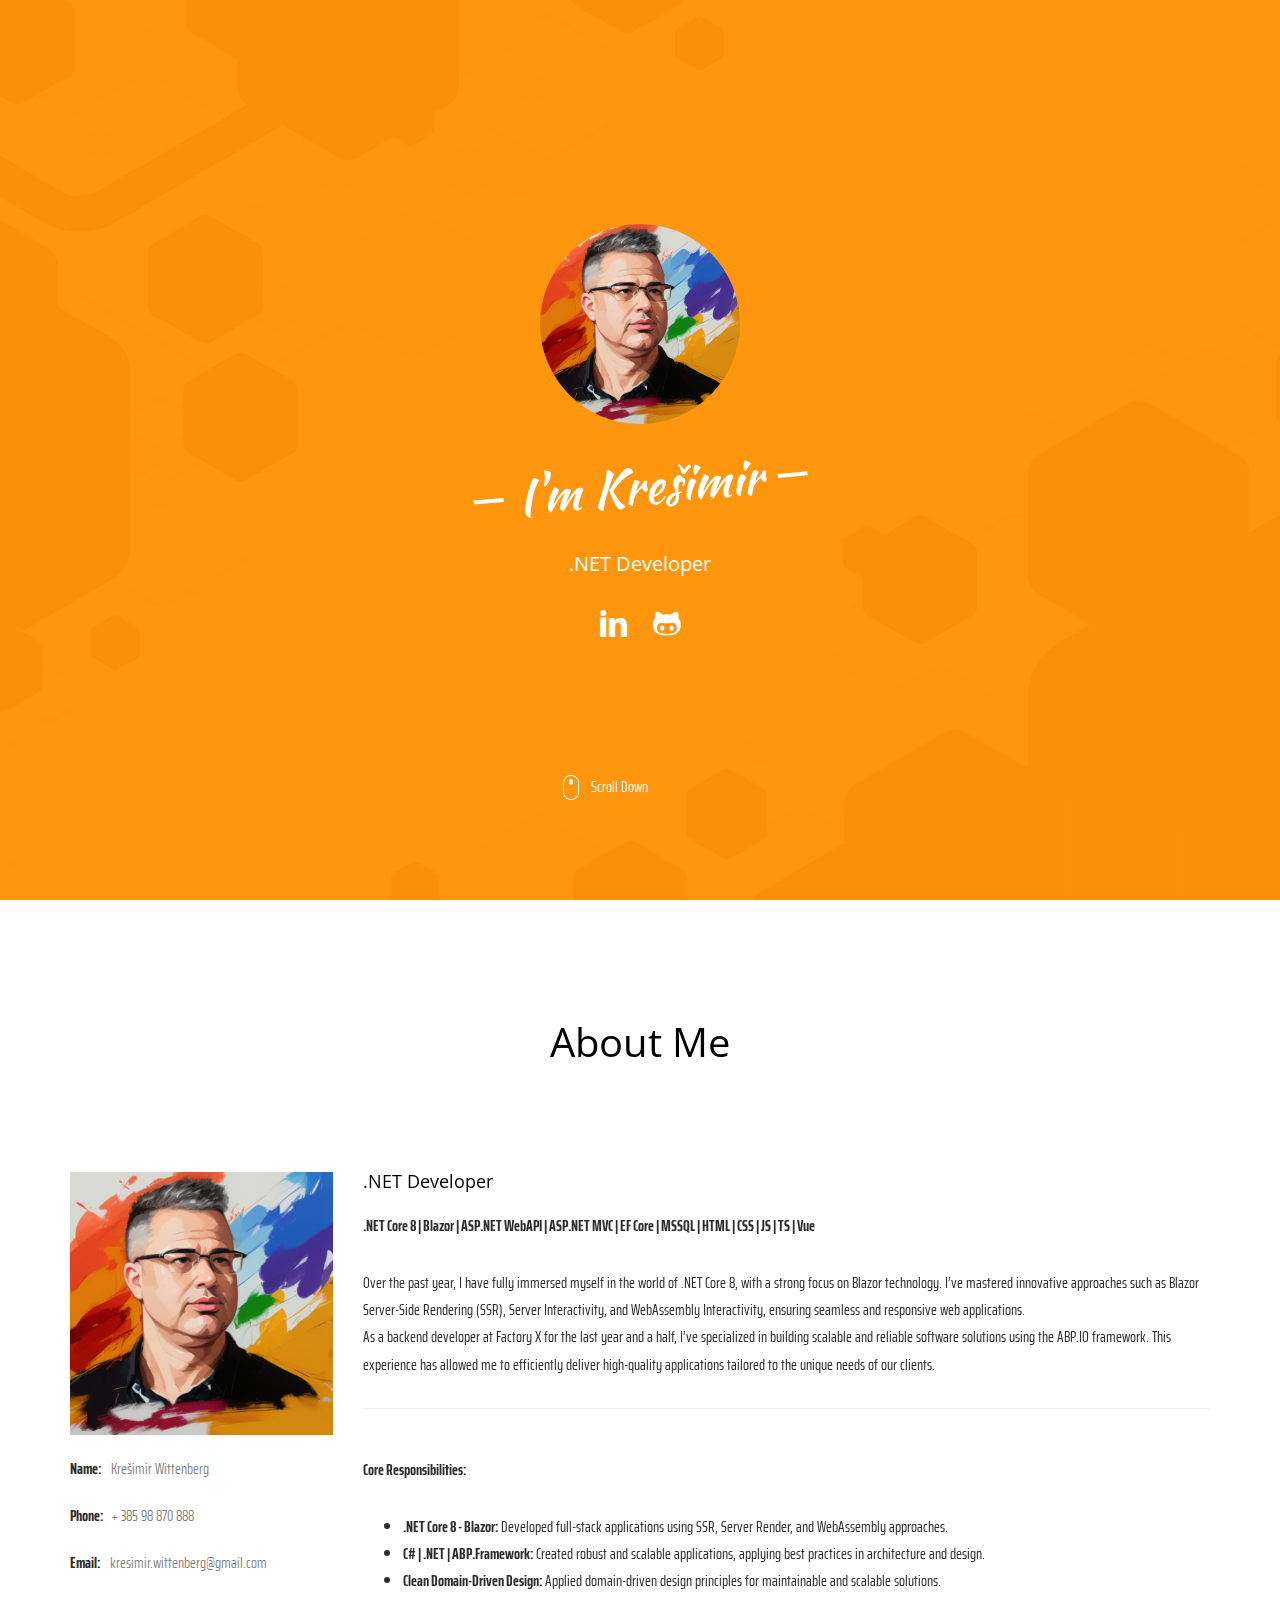
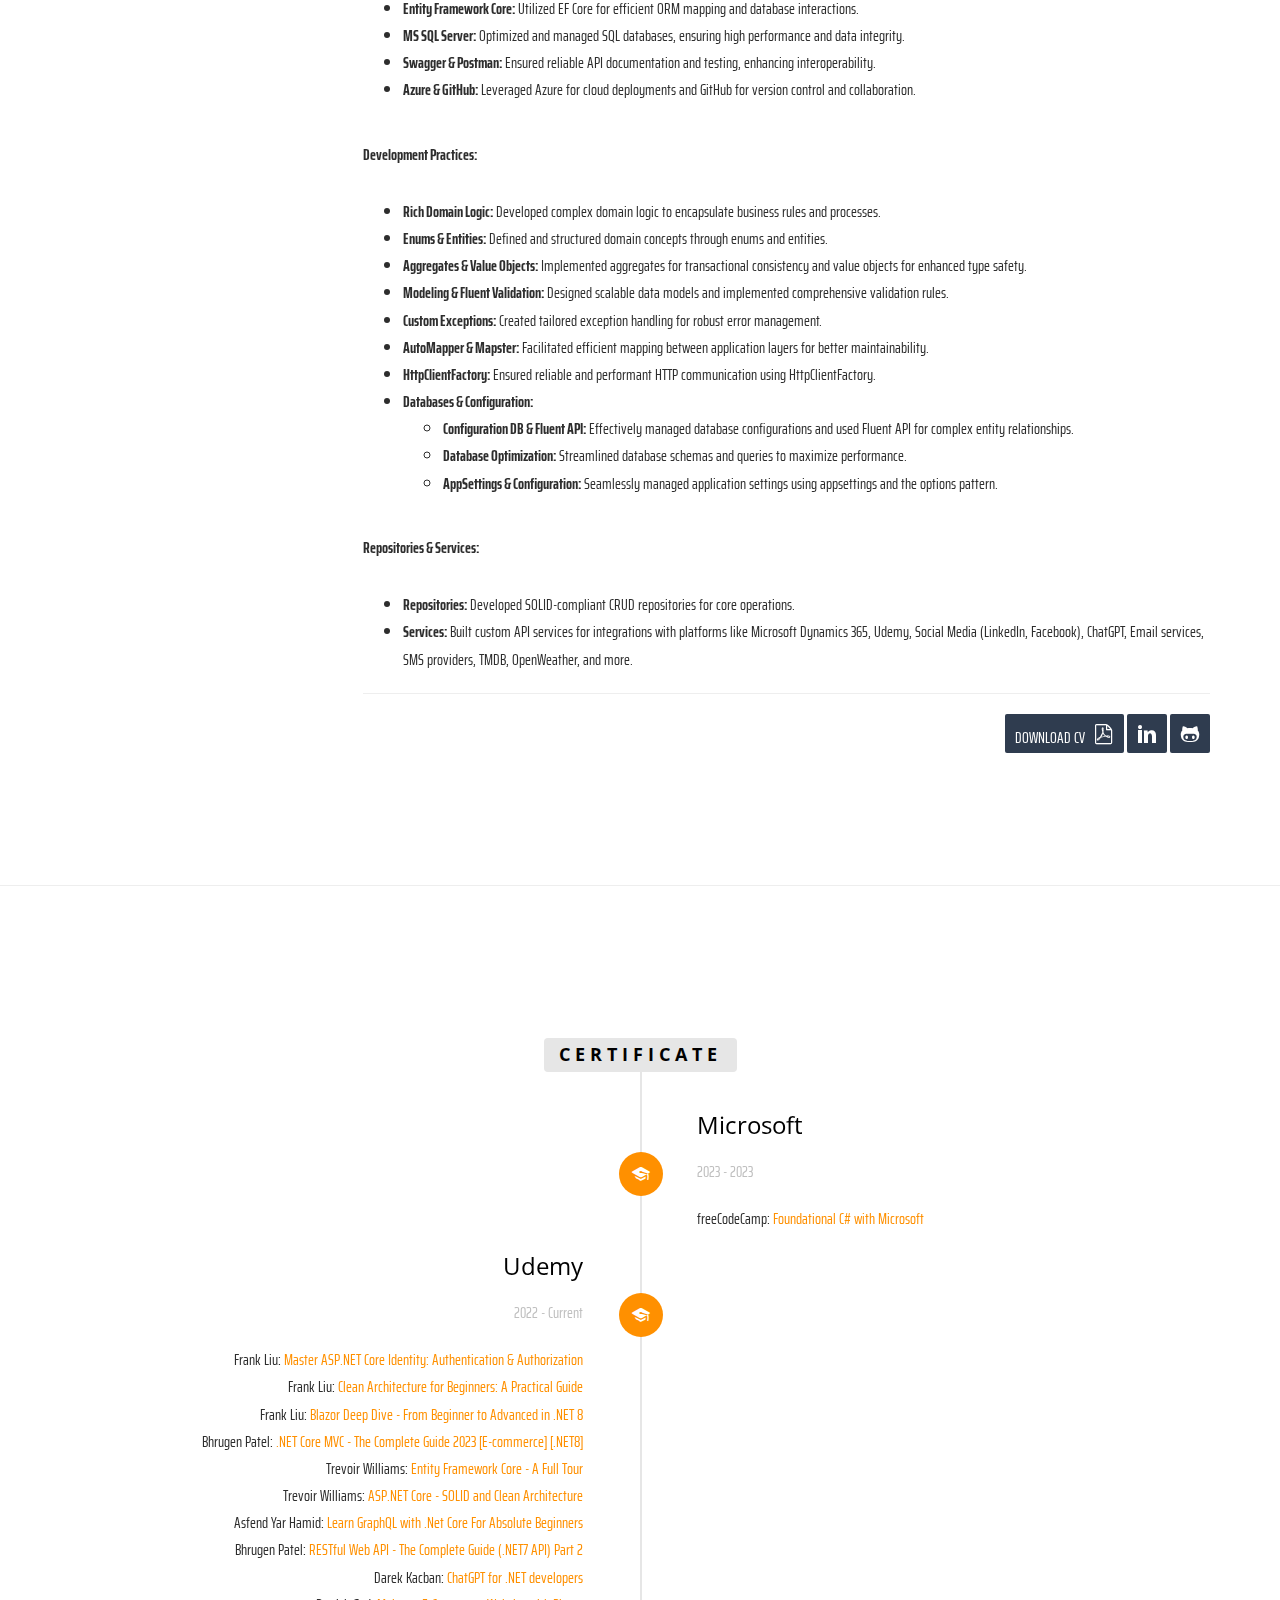
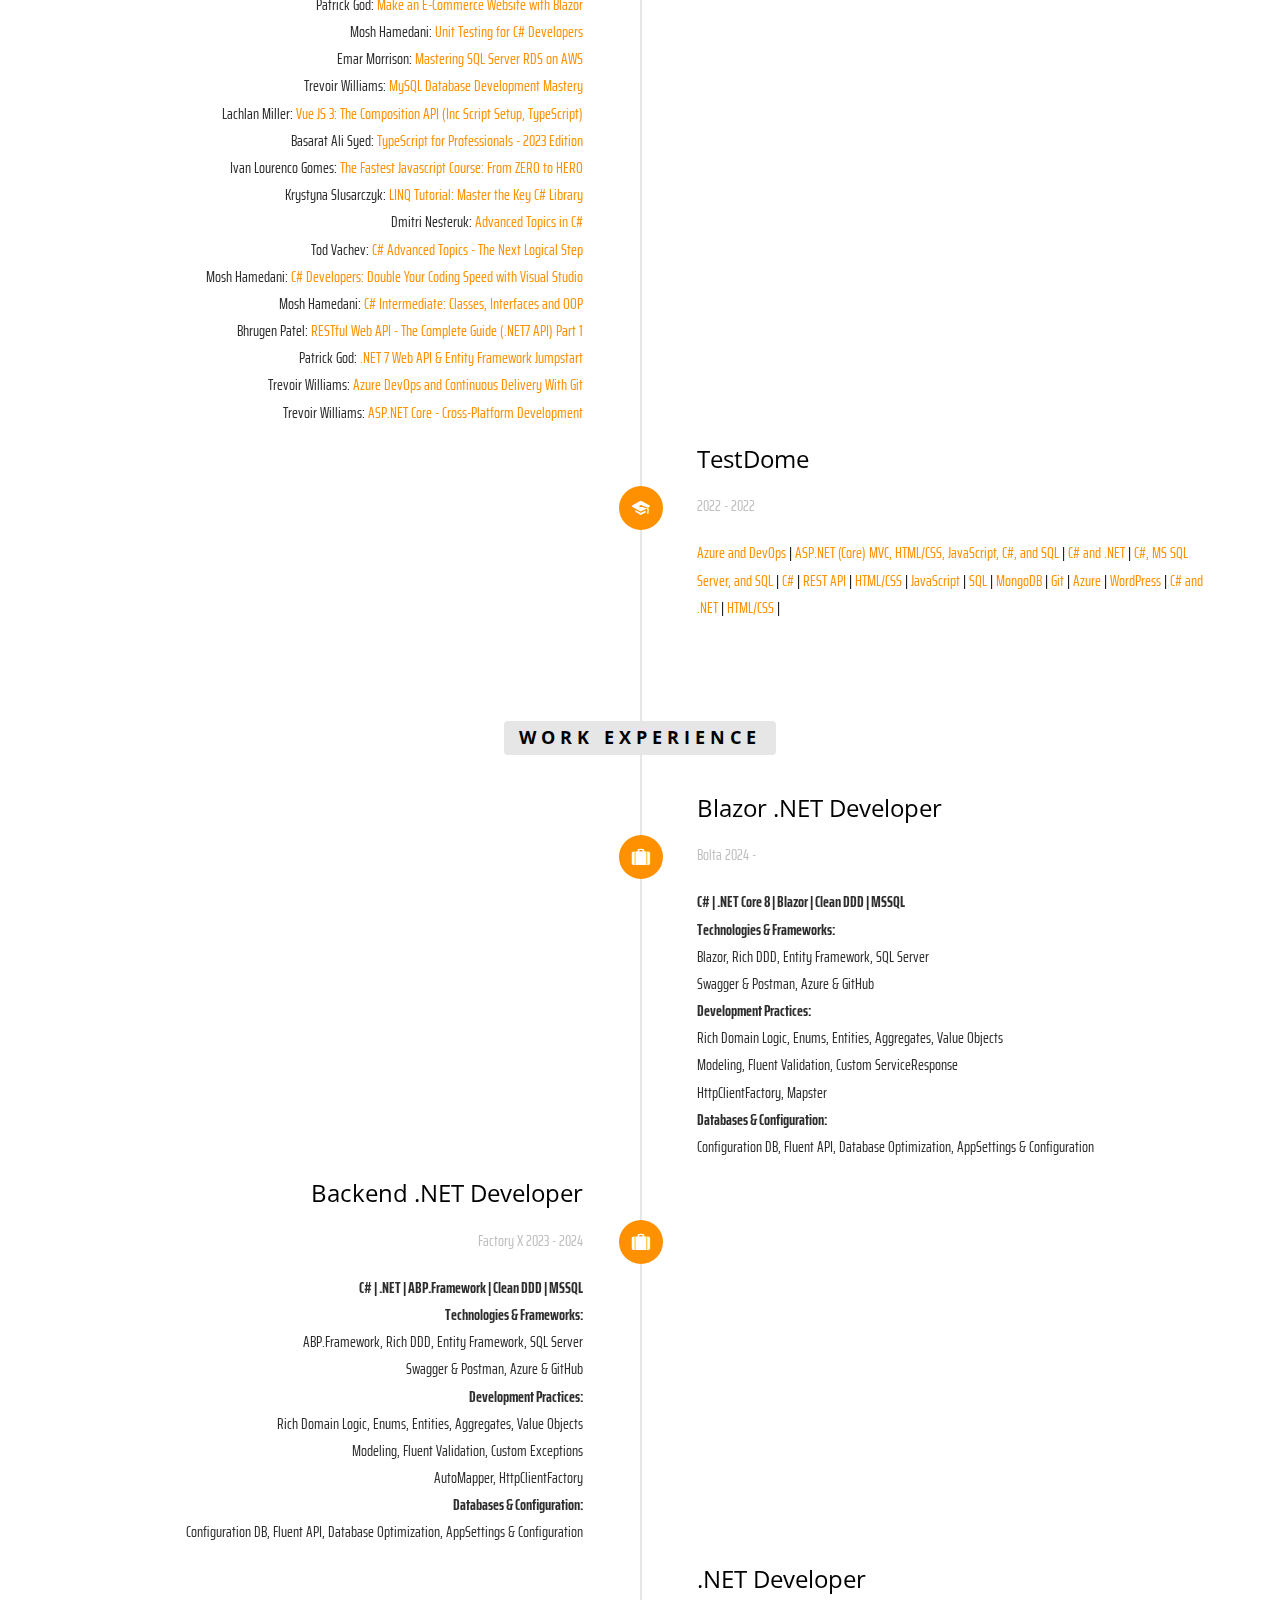
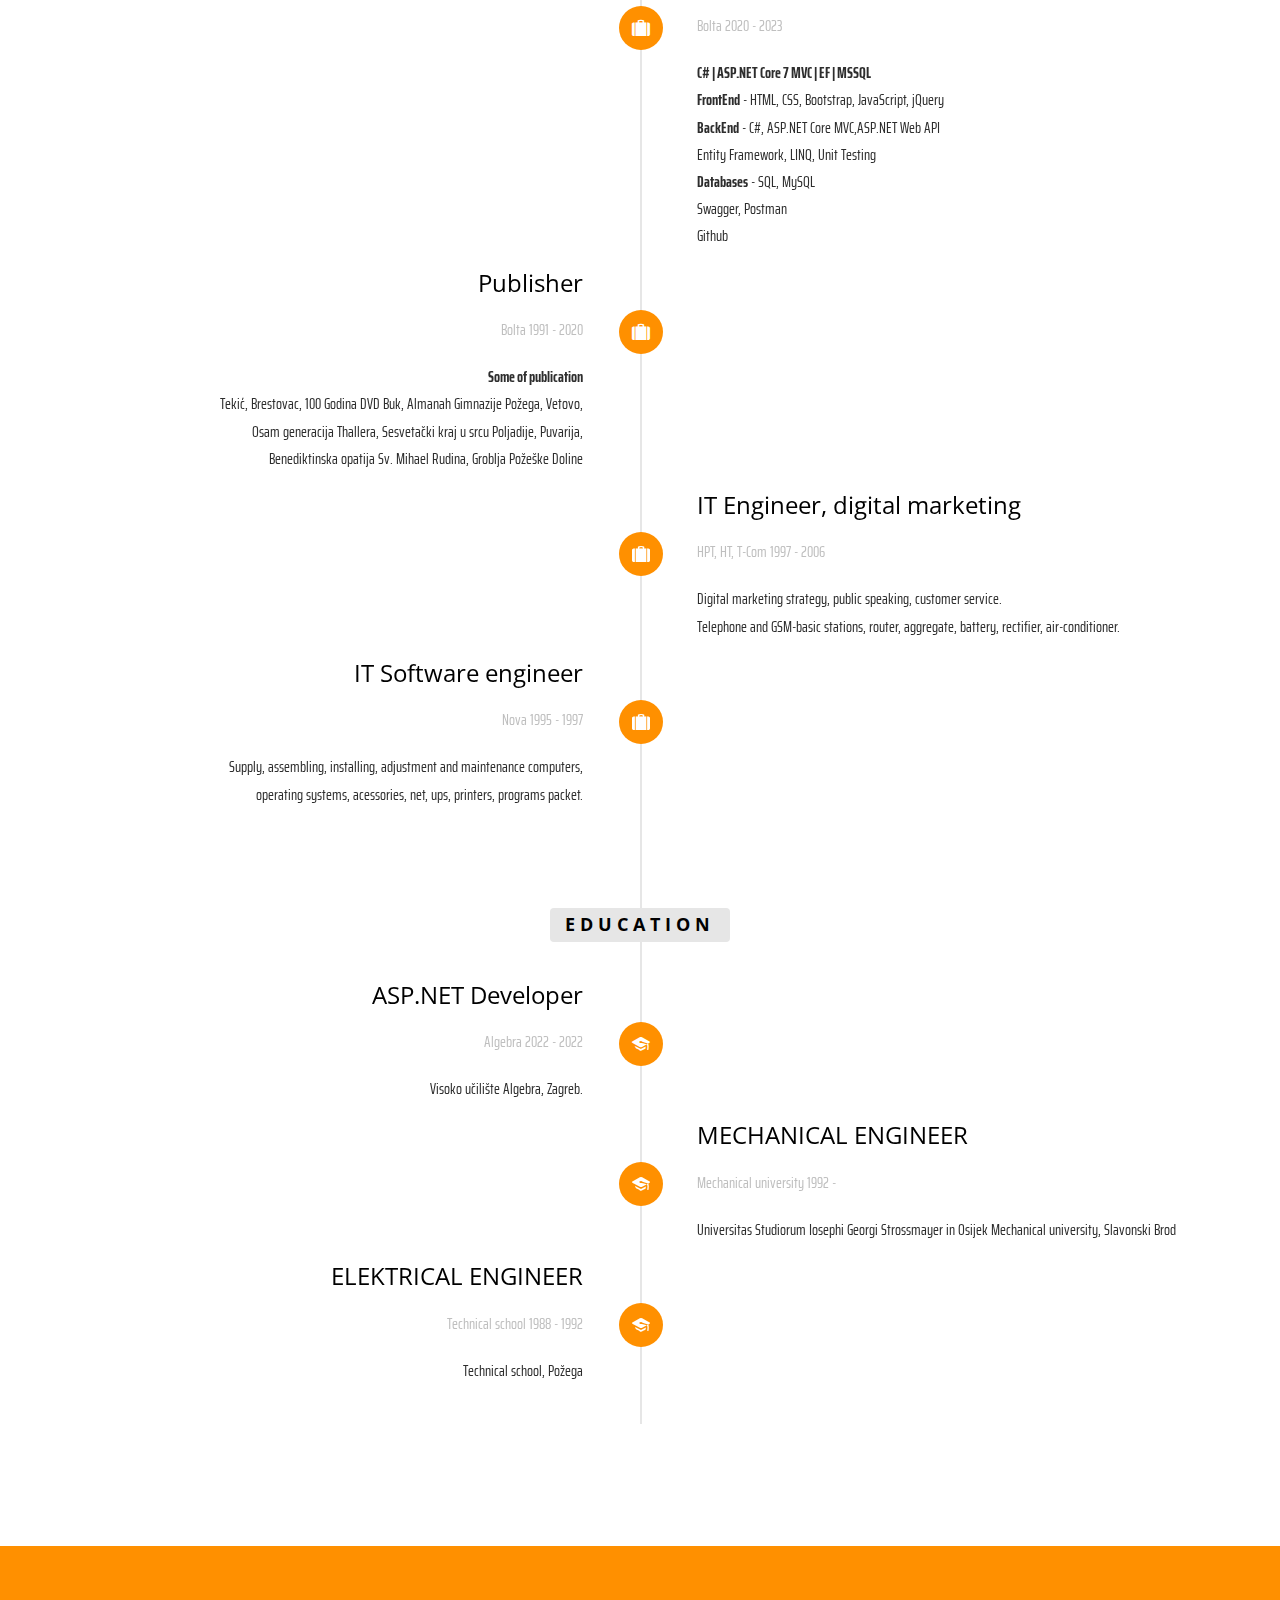
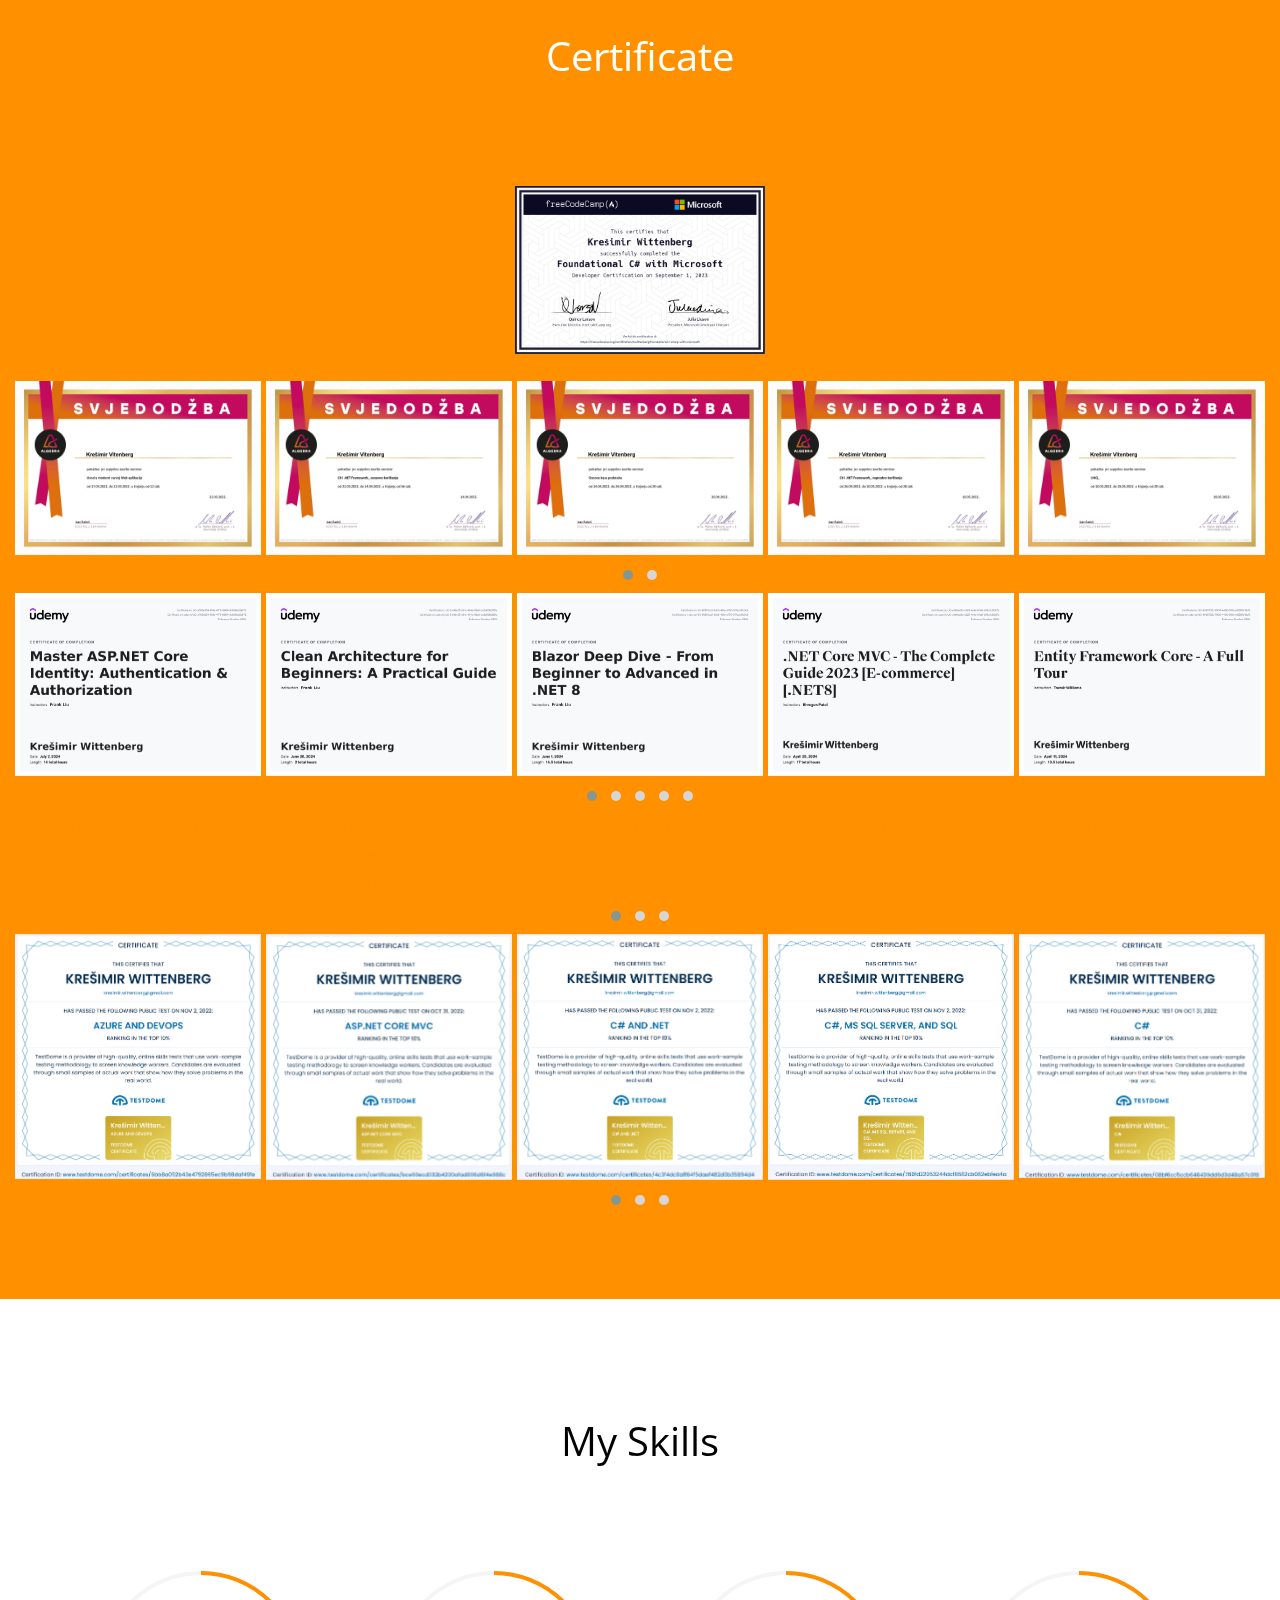
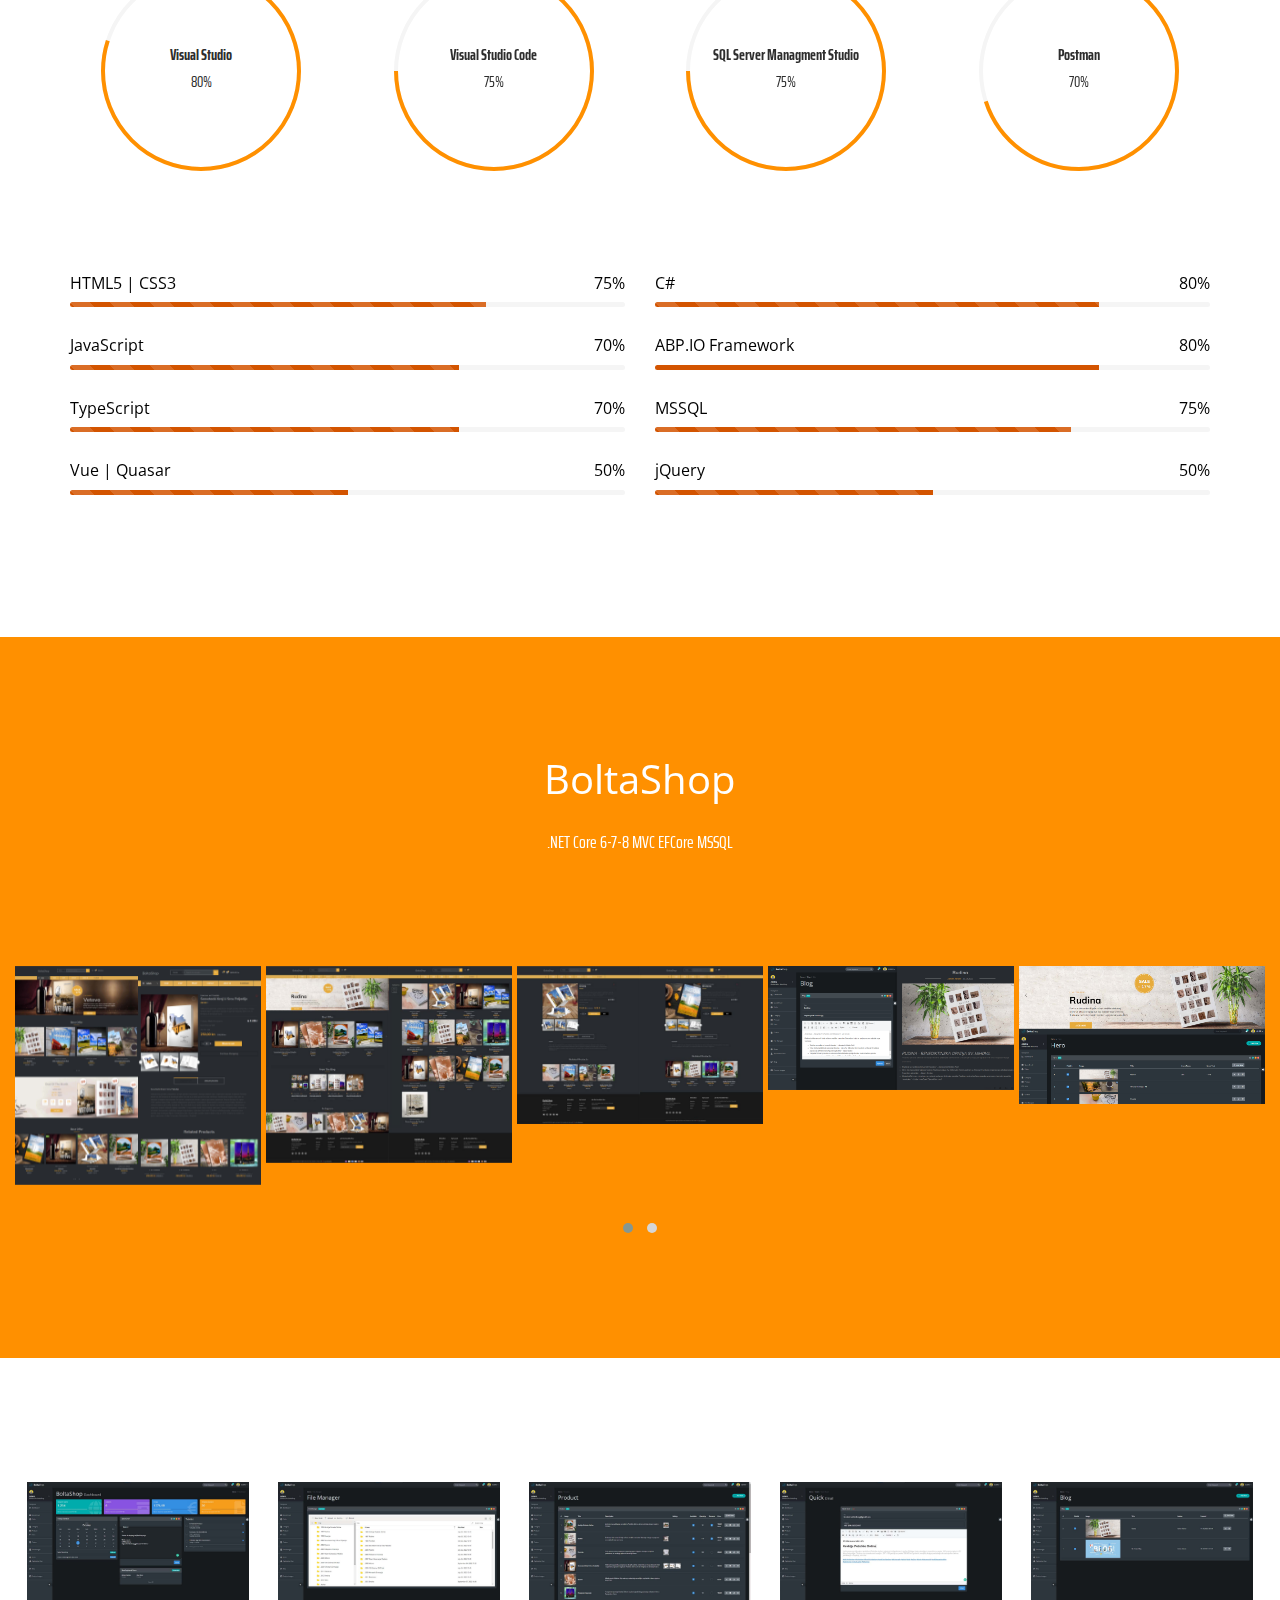
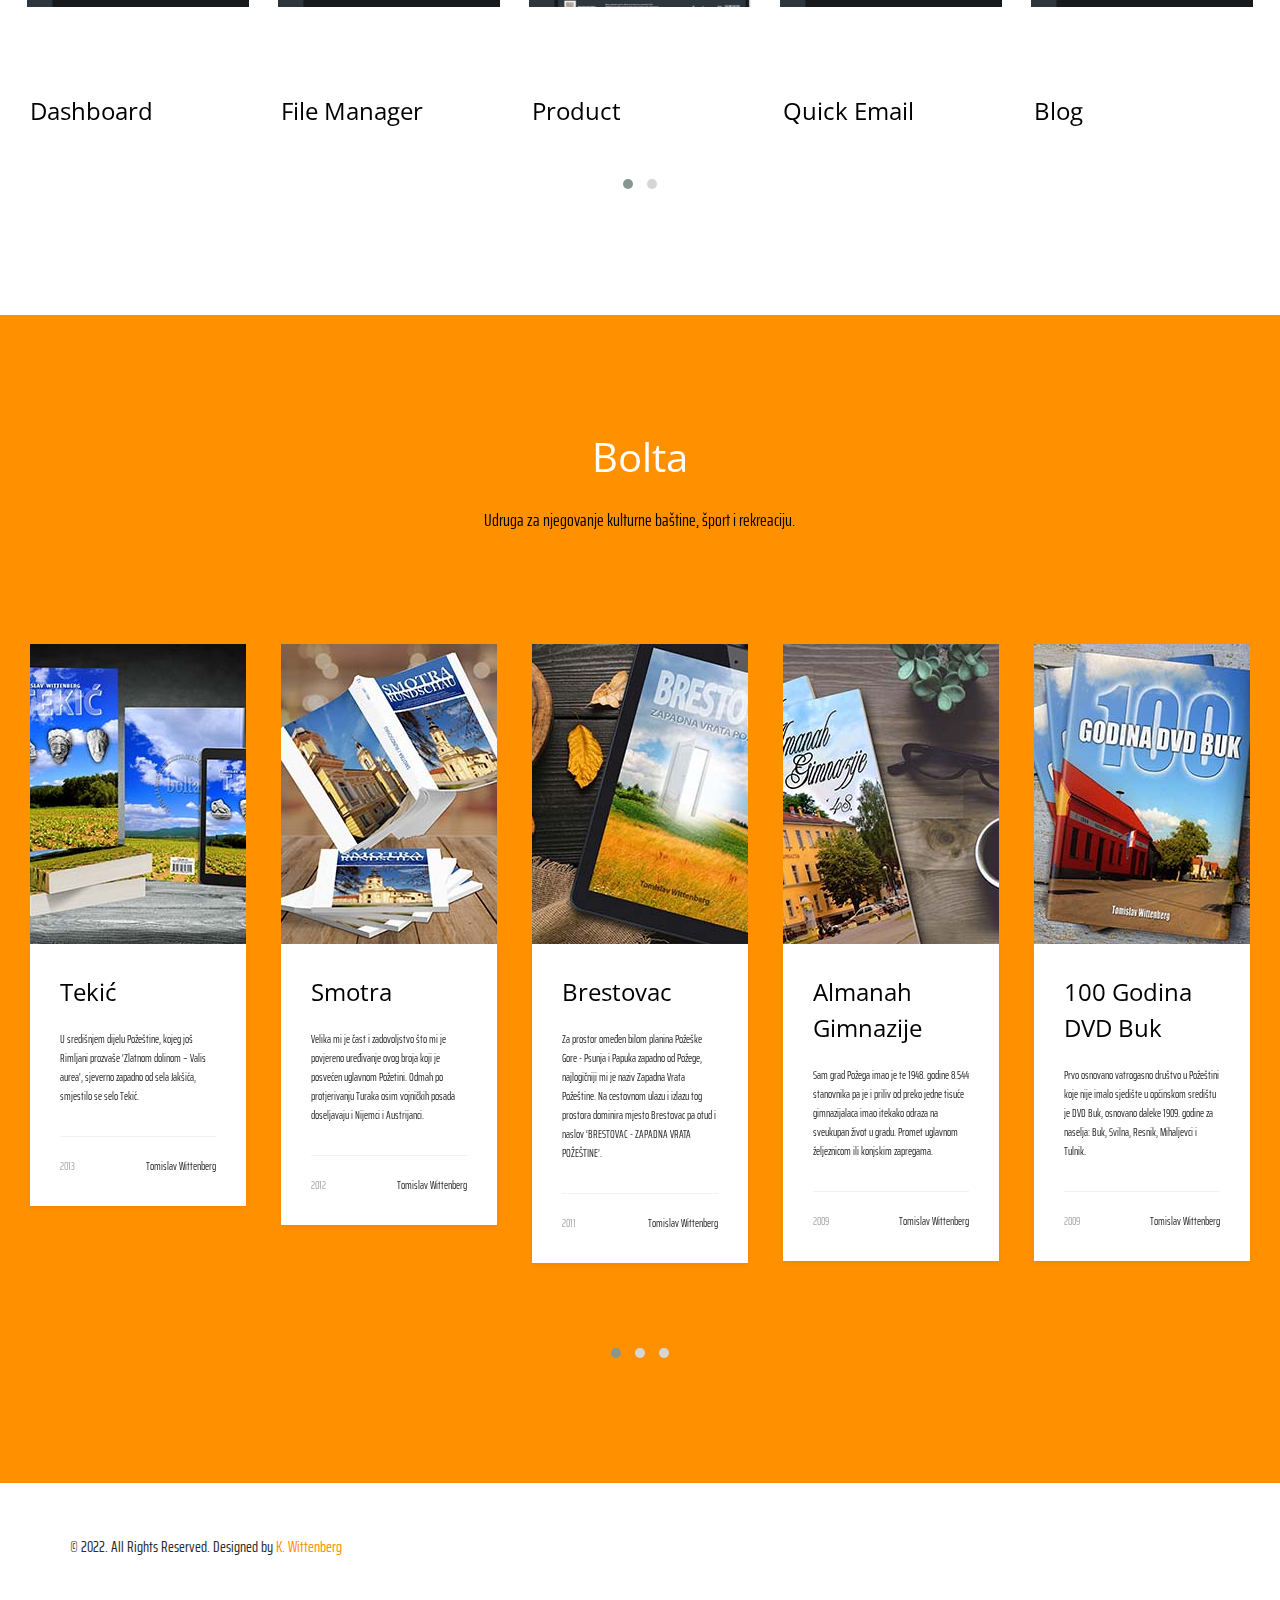
==== commit 08fb914a: "update" ====
--- a/index.html
+++ b/index.html
@@ -104,50 +104,45 @@
                             <strong>.NET Core 8 | Blazor | ASP.NET WebAPI | ASP.NET MVC | EF Core | MSSQL | HTML | CSS | JS | TS | Vue</strong>
                         </p>
                         <p>
-                            Over the past year, I've delved into the exciting world of .NET Core 8 - Blazor technology, mastering its innovative approaches to web development through Blazor Static Server-side Rendering (Blazor SSR), Server Interactivity, and WebAssembly Interactivity. <br />
-                            As a backend developer at Factory X for the past year and a half, I specialize in backend development primarily using the ABP.IO Framework to develop scalable and reliable software solutions for our clients.
-                            This framework enables me to efficiently create high-quality software that meets the unique needs of clients.<br/>
-                            My role encompasses a diverse range of responsibilities, including:
+                            Over the past year, I have fully immersed myself in the world of .NET Core 8, with a strong focus on Blazor technology. I’ve mastered innovative approaches such as Blazor Server-Side Rendering (SSR), Server Interactivity, and WebAssembly Interactivity, ensuring seamless and responsive web applications.<br />
+                            As a backend developer at Factory X for the last year and a half, I’ve specialized in building scalable and reliable software solutions using the ABP.IO framework. This experience has allowed me to efficiently deliver high-quality applications tailored to the unique needs of our clients.<br />
                         </p>
                         <hr />
                         <br />
-                        <p><strong>Technologies &amp; Frameworks:</strong></p>
+                        <p><strong>Core Responsibilities:</strong></p>
                         <ul>
-                            <li><strong>.NET Core 8 - Blazor:</strong> FullStack application with different approach to work SSR, Server Render and WebAssembly.</li>
-                            <li><strong>C# | .NET | ABP.Framework:</strong> Proficient in utilizing the ABP.Framework for developing robust and scalable applications.</li>
-                            <li><strong>Clean Domain-Driven Design:</strong> Implemented domain-driven design principles to build scalable and maintainable software solutions.</li>
-                            <li><strong>Entity Framework Core:</strong> Leveraged EF for ORM mapping and database interactions.</li>
-                            <li><strong>MS SQL Server:</strong> Proficient in optimizing and managing SQL databases, ensuring efficient data storage and retrieval.</li>
-                            <li><strong>Swagger &amp; Postman:</strong> Utilized for API documentation and testing, ensuring interoperability and reliability.</li>
-                            <li><strong>Azure &amp; GitHub:</strong> Leveraged Azure services for cloud deployment and GitHub for version control and collaborative development.</li>
+                            <li><strong>.NET Core 8 - Blazor:</strong> Developed full-stack applications using SSR, Server Render, and WebAssembly approaches.</li>
+                            <li><strong>C# | .NET | ABP.Framework:</strong> Created robust and scalable applications, applying best practices in architecture and design.</li>
+                            <li><strong>Clean Domain-Driven Design:</strong> Applied domain-driven design principles for maintainable and scalable solutions.</li>
+                            <li><strong>Entity Framework Core:</strong> Utilized EF Core for efficient ORM mapping and database interactions.</li>
+                            <li><strong>MS SQL Server:</strong> Optimized and managed SQL databases, ensuring high performance and data integrity.</li>
+                            <li><strong>Swagger &amp; Postman:</strong> Ensured reliable API documentation and testing, enhancing interoperability.</li>
+                            <li><strong>Azure &amp; GitHub:</strong> Leveraged Azure for cloud deployments and GitHub for version control and collaboration.</li>
                         </ul>
                         <br />
                         <p><strong>Development Practices:</strong></p>
                         <ul>
-                            <li><strong>Rich Domain Logic:</strong> Developed intricate domain logic encapsulating business rules and processes.</li>
-                            <li><strong>Enums &amp; Entities:</strong> Defined enums and entities to represent domain concepts and relationships.</li>
-                            <li><strong>Aggregates:</strong> Implemented aggregates to enforce transactional consistency within the domain model.</li>
-                            <li><strong>Value Objects:</strong> Implemented value objects to represent immutable domain concepts and enhance type safety.</li>
-                            <li><strong>Modeling:</strong> Designed robust data models, ensuring alignment with business requirements and scalability.</li>
-                            <li><strong>Fluent Validation:</strong> Ensured data integrity and validity through comprehensive validation rules.</li>
-                            <li><strong>Custom Exceptions:</strong> Created custom exceptions to handle specific error conditions gracefully.</li>
-                            <li><strong>AutoMapper &amp; Mapster:</strong> Seamlessly mapped between different layers of the application, enhancing code maintainability.</li>
-                            <li><strong>HttpClientFactory:</strong> Utilized HttpClientFactory for efficient HTTP communication, ensuring reliability and performance.</li>
+                            <li><strong>Rich Domain Logic:</strong> Developed complex domain logic to encapsulate business rules and processes.</li>
+                            <li><strong>Enums &amp; Entities:</strong> Defined and structured domain concepts through enums and entities.</li>
+                            <li><strong>Aggregates &amp; Value Objects:</strong> Implemented aggregates for transactional consistency and value objects for enhanced type safety.</li>
+                            <li><strong>Modeling &amp; Fluent Validation:</strong> Designed scalable data models and implemented comprehensive validation rules.</li>
+                            <li><strong>Custom Exceptions:</strong> Created tailored exception handling for robust error management.</li>
+                            <li><strong>AutoMapper &amp; Mapster:</strong> Facilitated efficient mapping between application layers for better maintainability.</li>
+                            <li><strong>HttpClientFactory:</strong> Ensured reliable and performant HTTP communication using HttpClientFactory.</li>
                             <li>
                                 <strong>Databases &amp; Configuration:</strong>
                                 <ul>
-                                    <li><strong>Configuration DB:</strong> Managed database configurations effectively, ensuring consistency and reliability.</li>
-                                    <li><strong>Fluent API:</strong> Utilized Fluent API for configuring complex entity relationships and constraints.</li>
-                                    <li><strong>Database Optimization:</strong> Optimized database schema and queries for improved performance.</li>
-                                    <li><strong>AppSettings &amp; Configuration:</strong> Leveraged appsettings and options pattern to manage application settings and configurations seamlessly.</li>
+                                    <li><strong>Configuration DB &amp; Fluent API:</strong> Effectively managed database configurations and used Fluent API for complex entity relationships.</li>
+                                    <li><strong>Database Optimization:</strong> Streamlined database schemas and queries to maximize performance.</li>
+                                    <li><strong>AppSettings &amp; Configuration:</strong> Seamlessly managed application settings using appsettings and the options pattern.</li>
                                 </ul>
                             </li>
                         </ul>
                         <br />
                         <p><strong>Repositories &amp; Services:</strong></p>
                         <ul>
-                            <li><strong>Repositories:</strong> Developed CRUD repositories for basic Create, Read, Update, and Delete operations, adhering to SOLID principles.</li>
-                            <li><strong>Services:</strong> Implemented custom services: Microsoft Dynamics 365, ChatGPT, email, sms, TMDB, OpenWeather...</li>
+                            <li><strong>Repositories:</strong> Developed SOLID-compliant CRUD repositories for core operations.</li>
+                            <li><strong>Services:</strong> Built custom API services for integrations with platforms like Microsoft Dynamics 365, Udemy, Social Media (LinkedIn, Facebook), ChatGPT, Email services, SMS providers, TMDB, OpenWeather, and more.</li>
                         </ul>
                         <hr />
                         <div align="right">
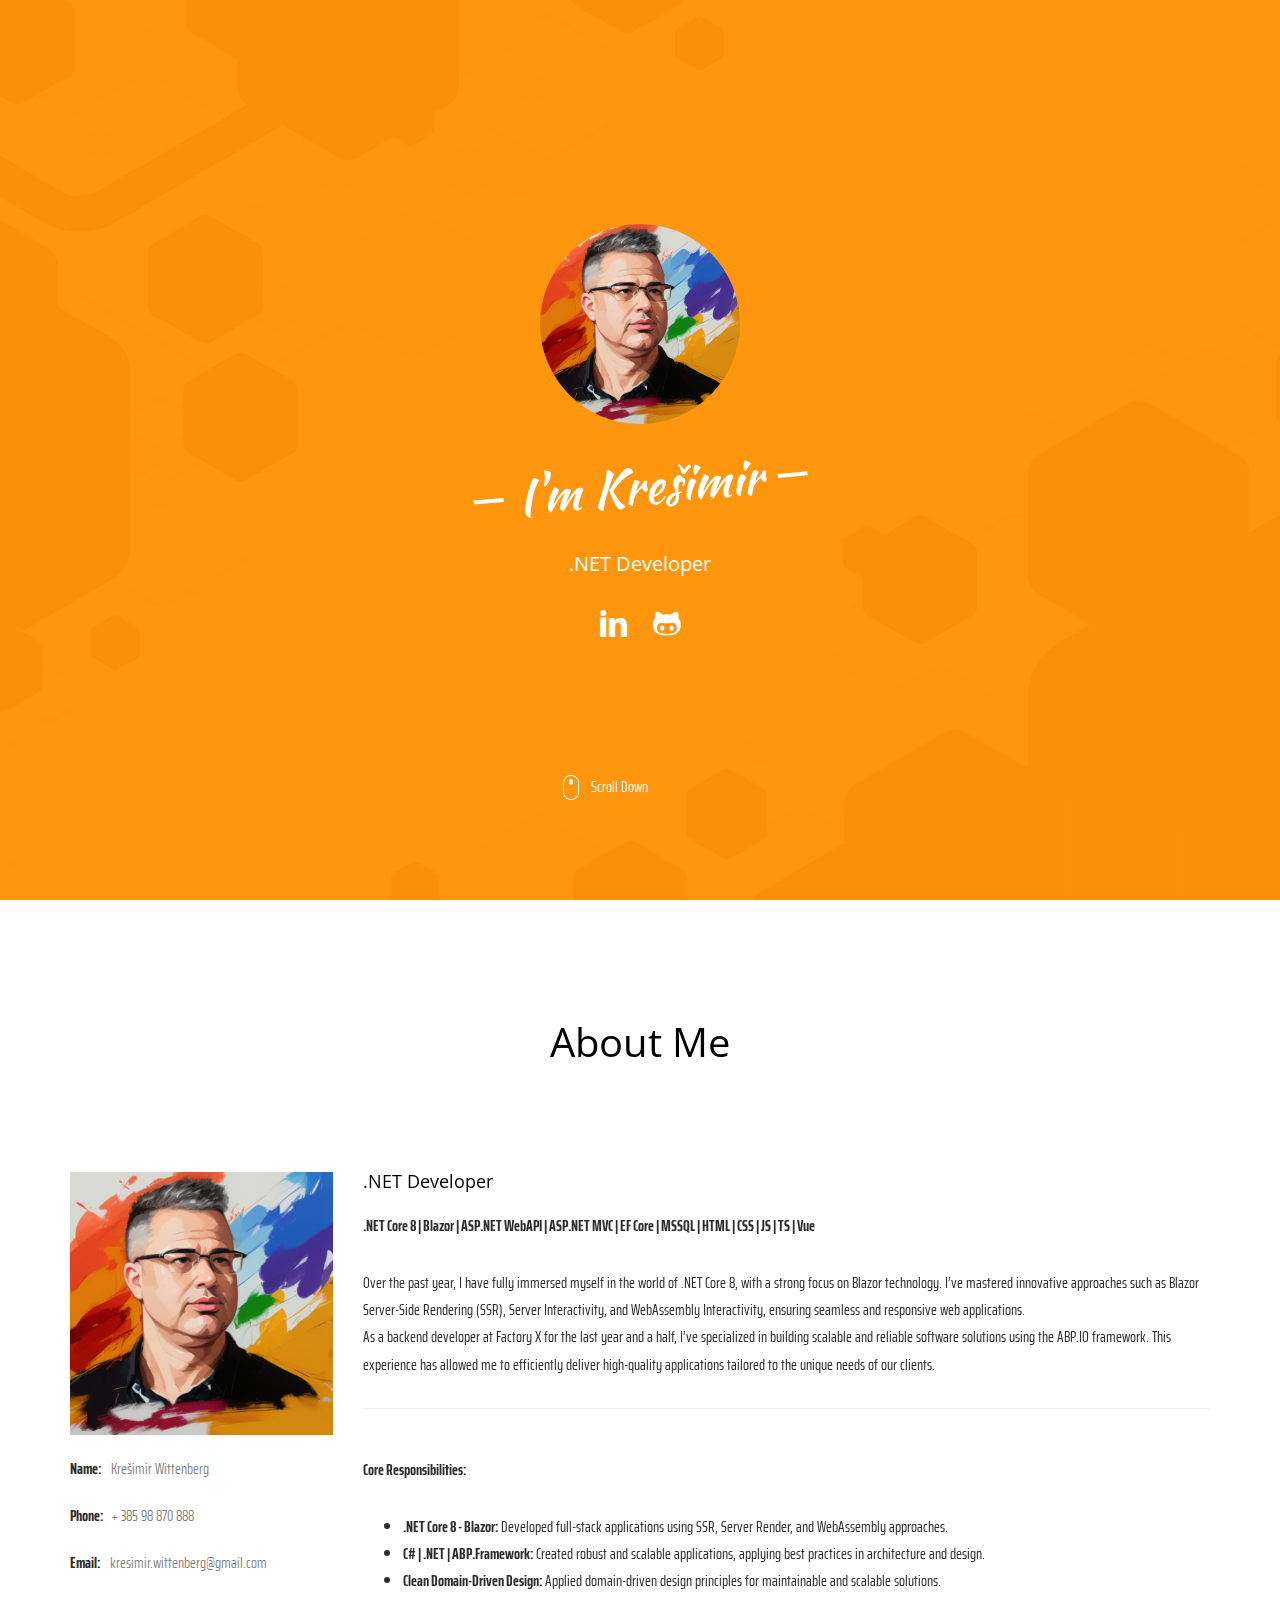
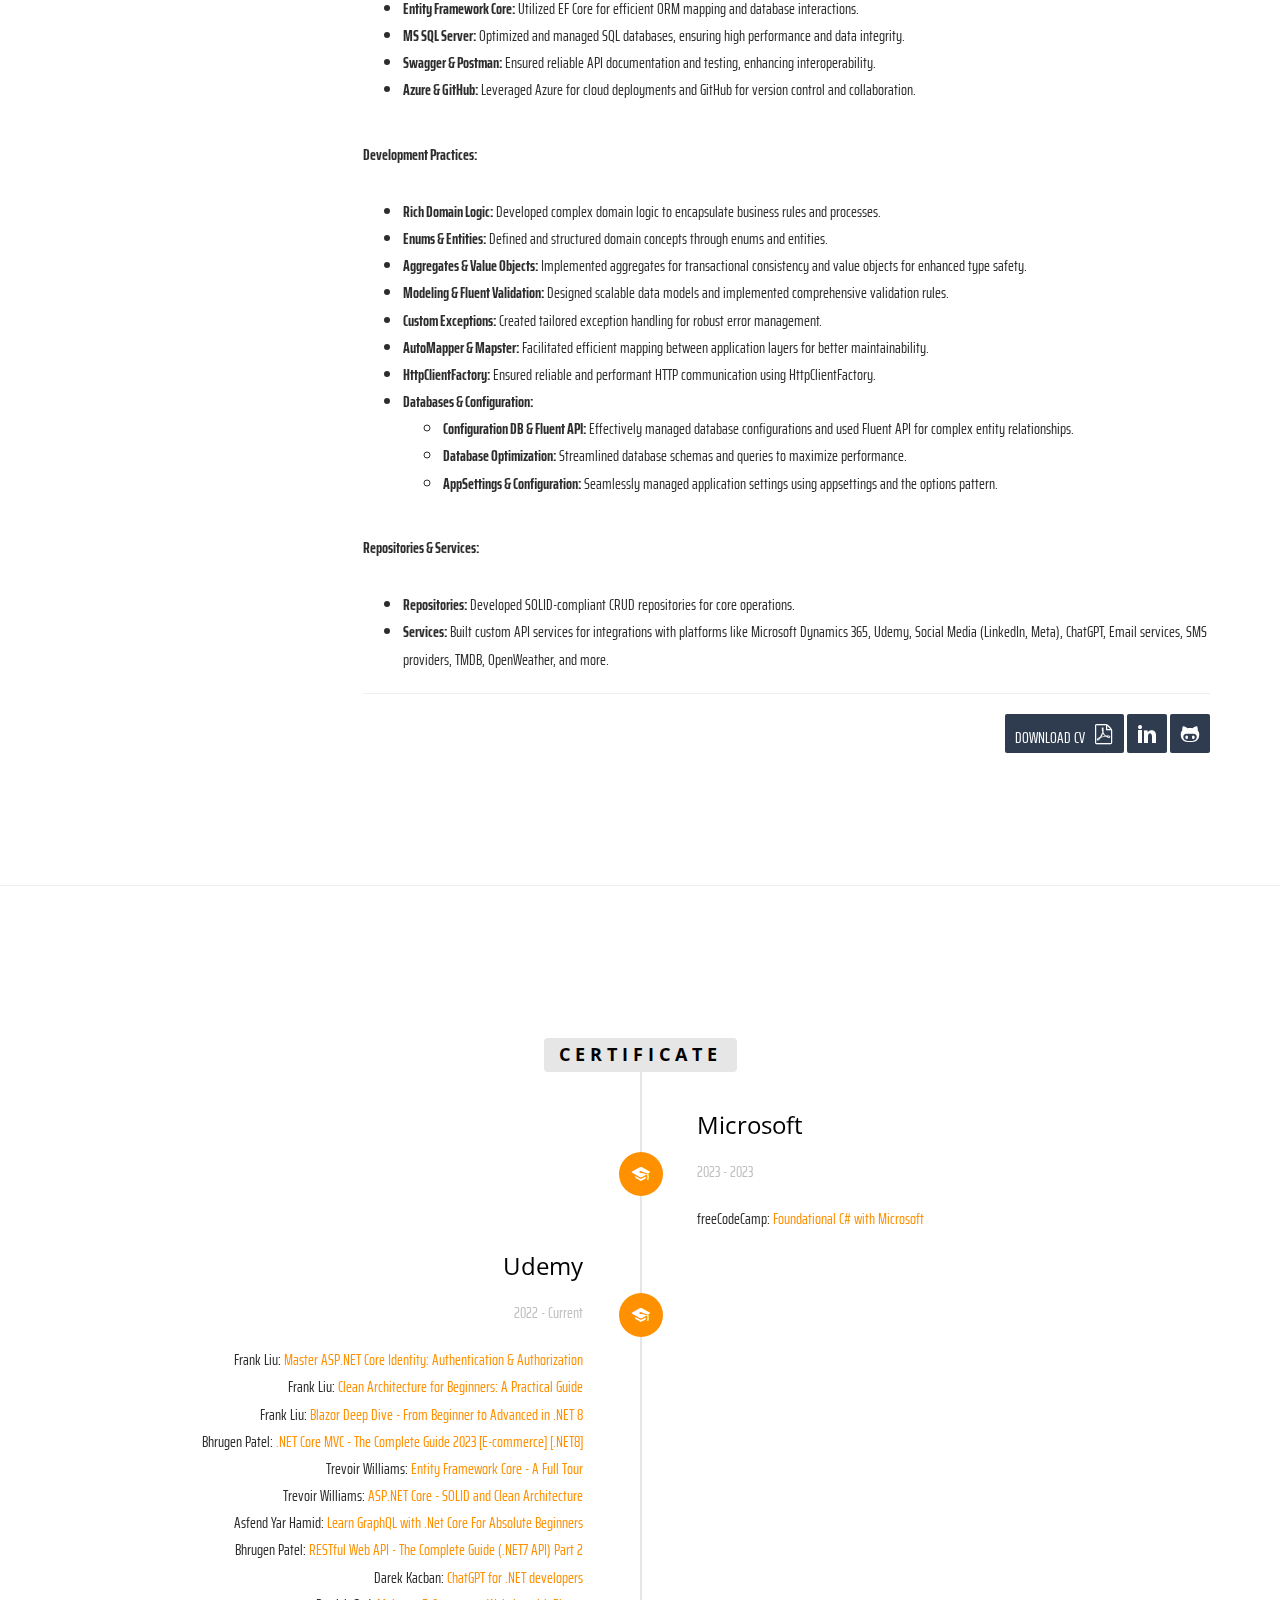
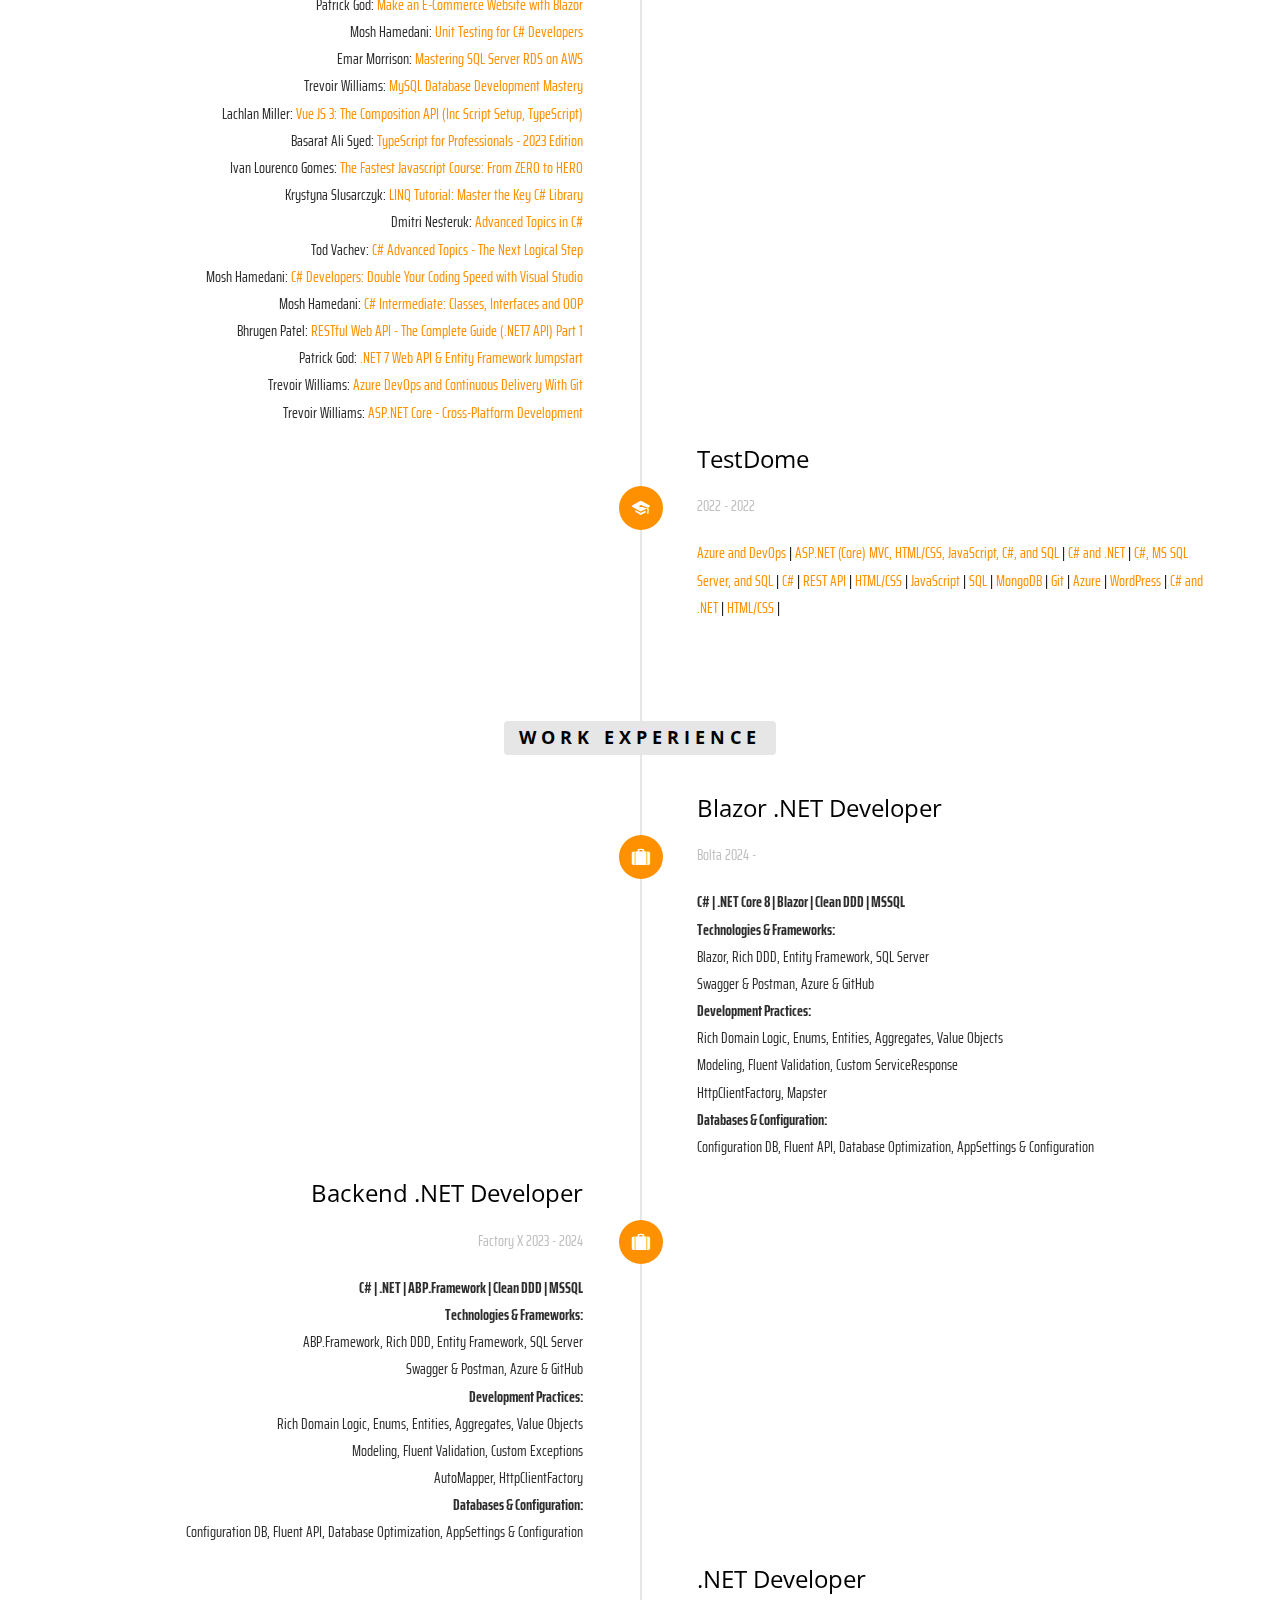
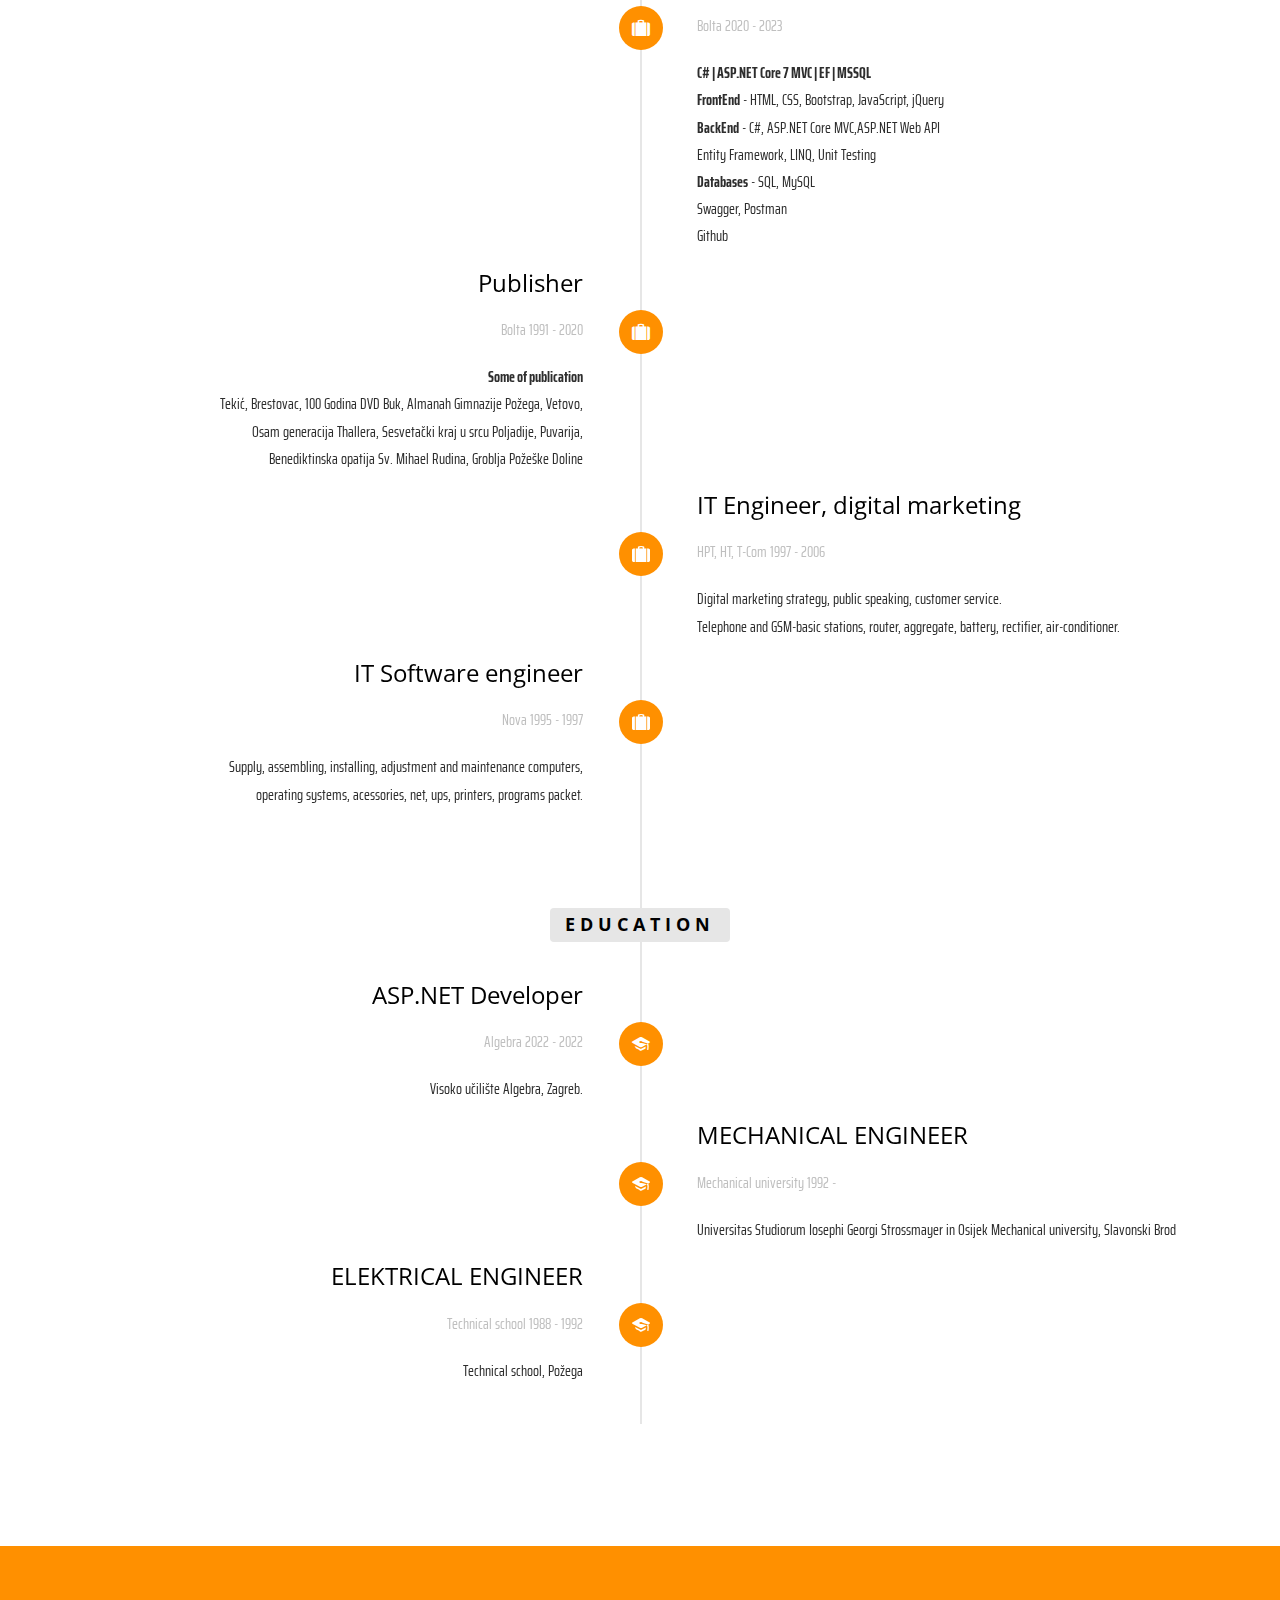
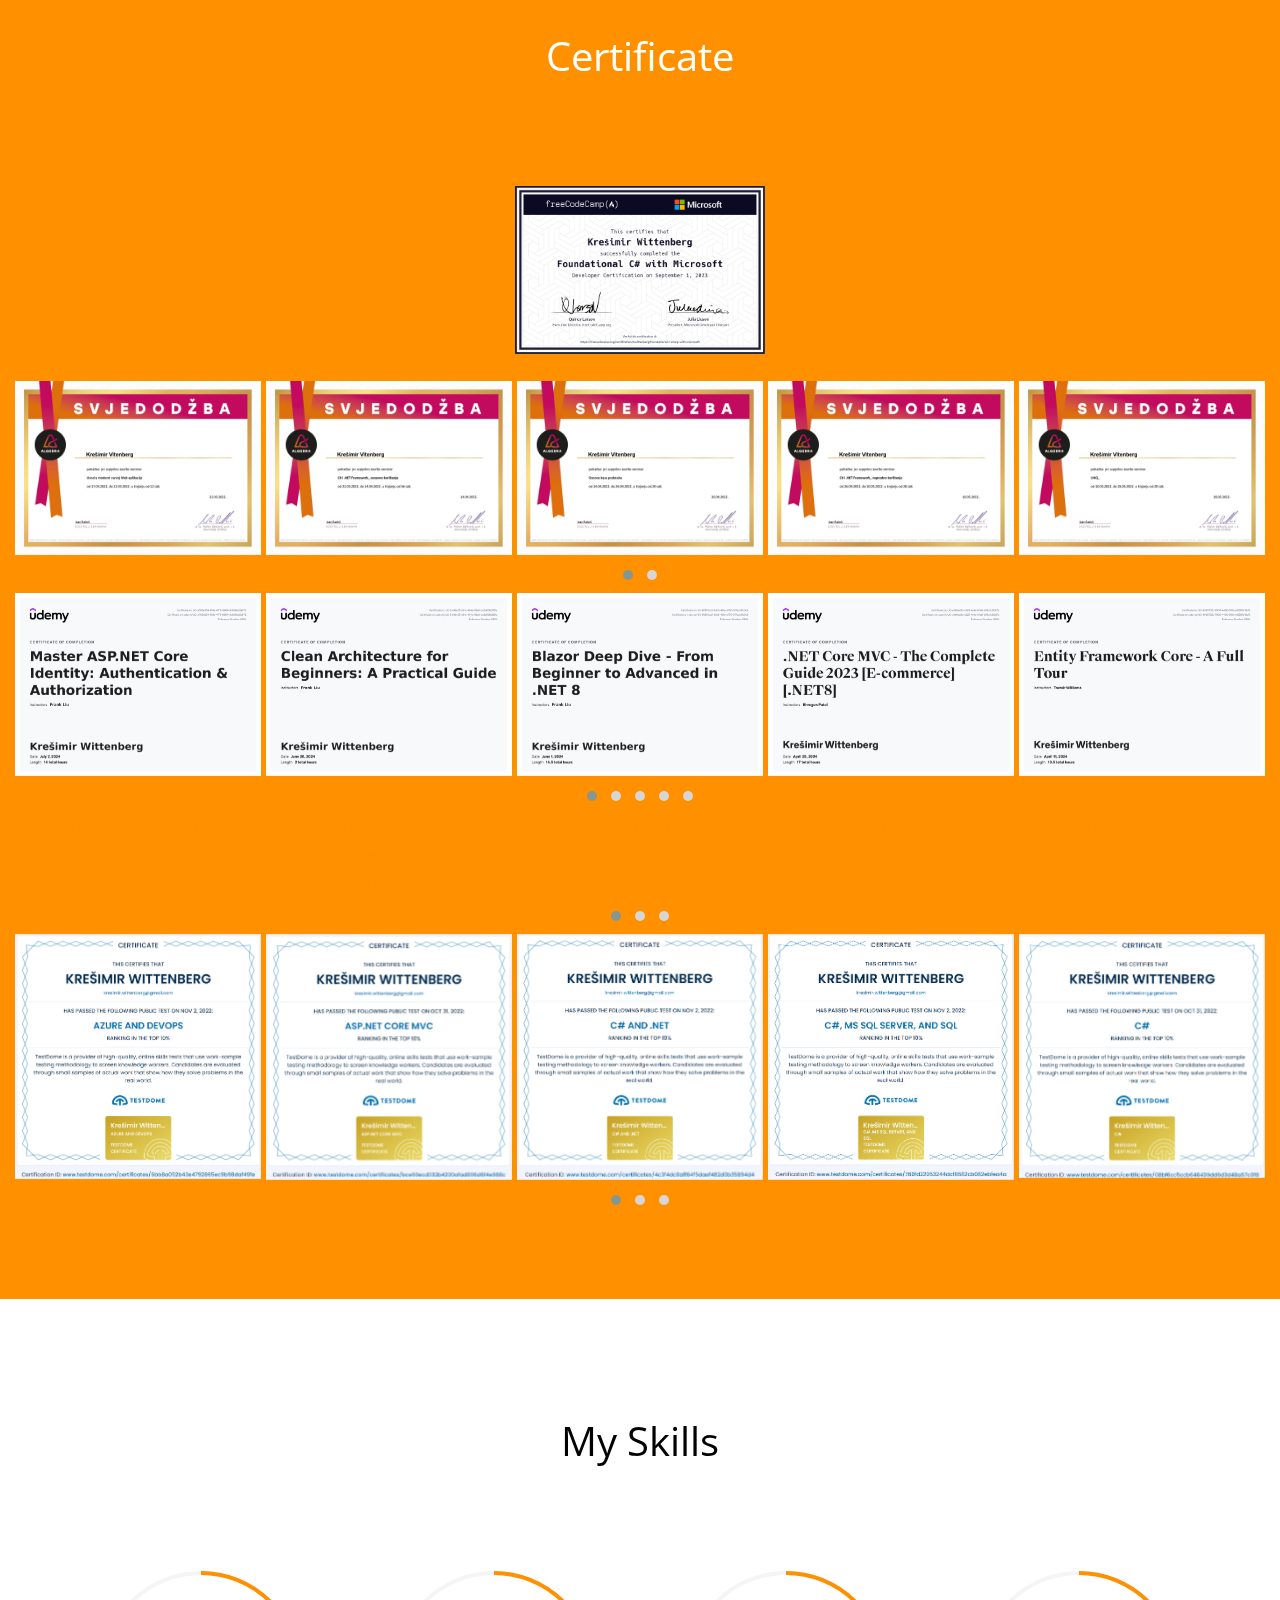
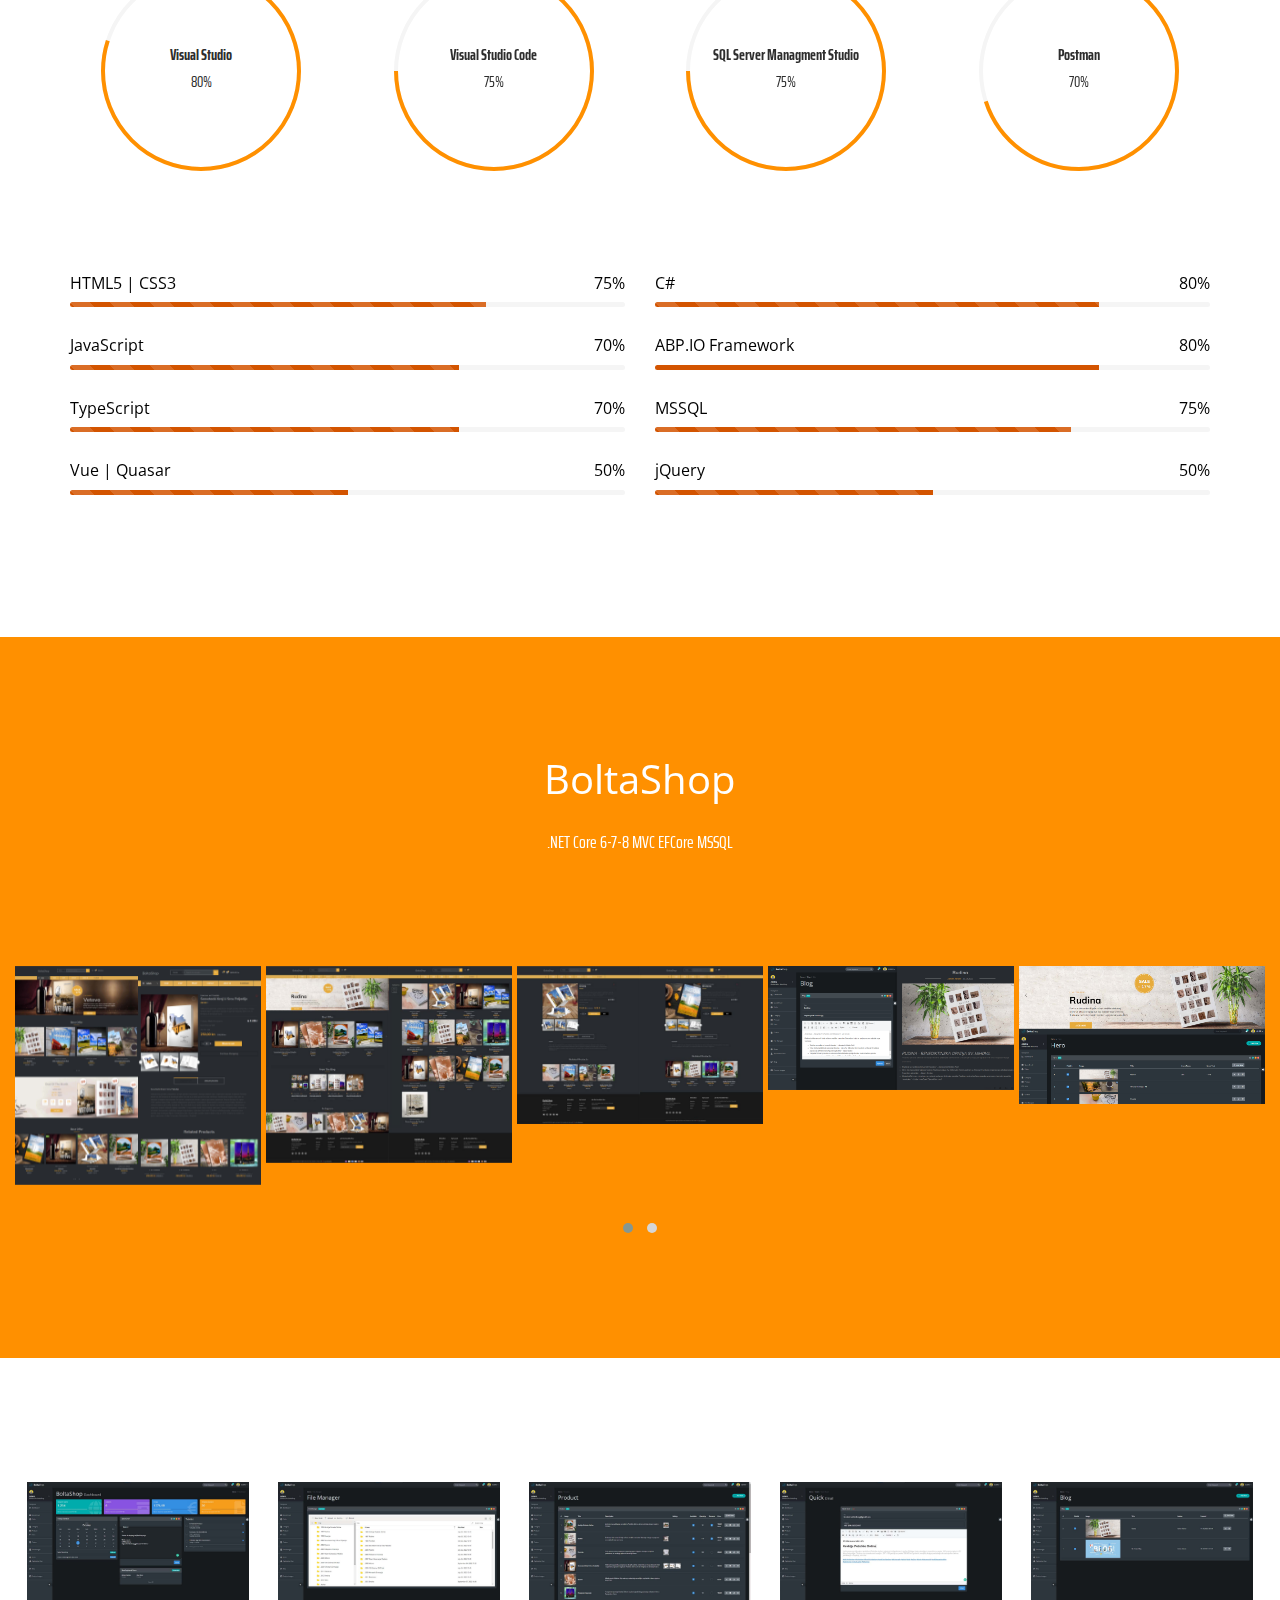
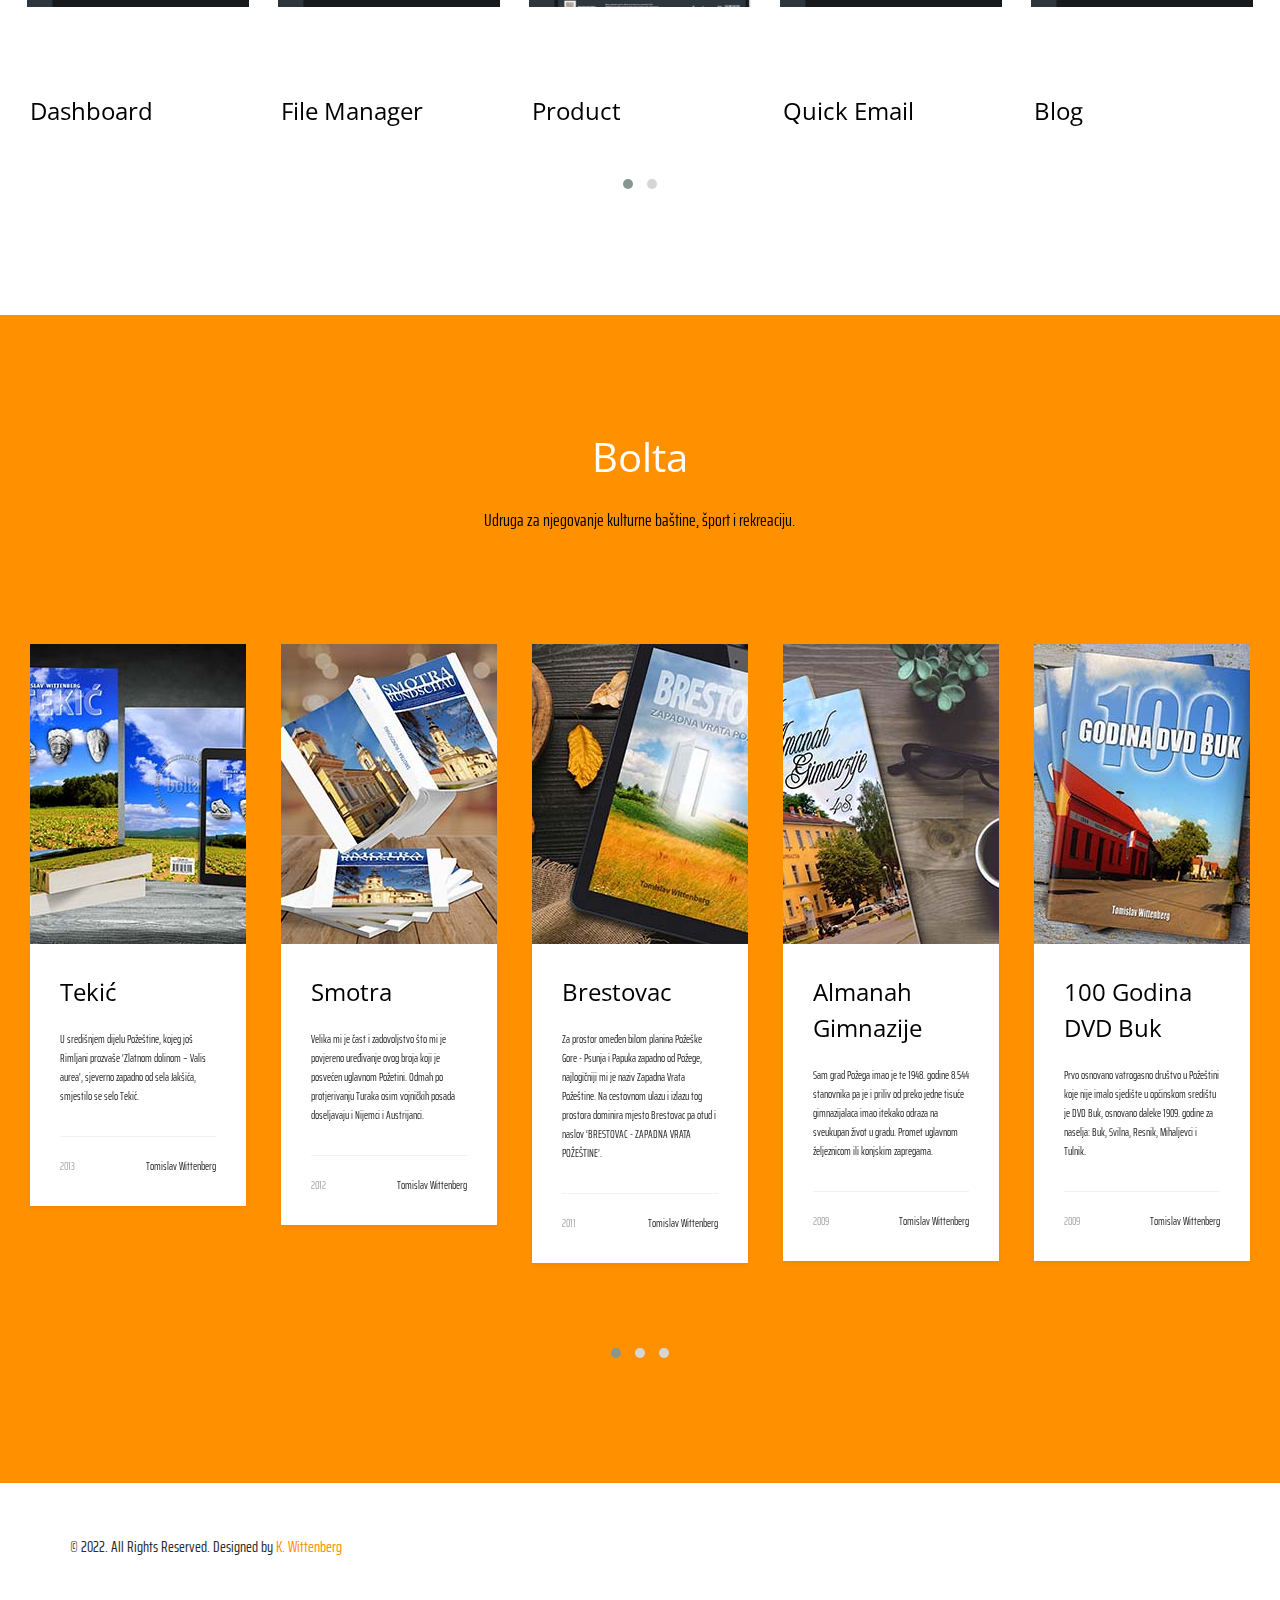
==== commit 0a9fac5d: "update" ====
--- a/index.html
+++ b/index.html
@@ -142,7 +142,7 @@
                         <p><strong>Repositories &amp; Services:</strong></p>
                         <ul>
                             <li><strong>Repositories:</strong> Developed SOLID-compliant CRUD repositories for core operations.</li>
-                            <li><strong>Services:</strong> Built custom API services for integrations with platforms like Microsoft Dynamics 365, Udemy, Social Media (LinkedIn, Facebook), ChatGPT, Email services, SMS providers, TMDB, OpenWeather, and more.</li>
+                            <li><strong>Services:</strong> Built custom API services for integrations with platforms like Microsoft Dynamics 365, Udemy, Social Media (LinkedIn, Meta), ChatGPT, Email services, SMS providers, TMDB, OpenWeather, and more.</li>
                         </ul>
                         <hr />
                         <div align="right">
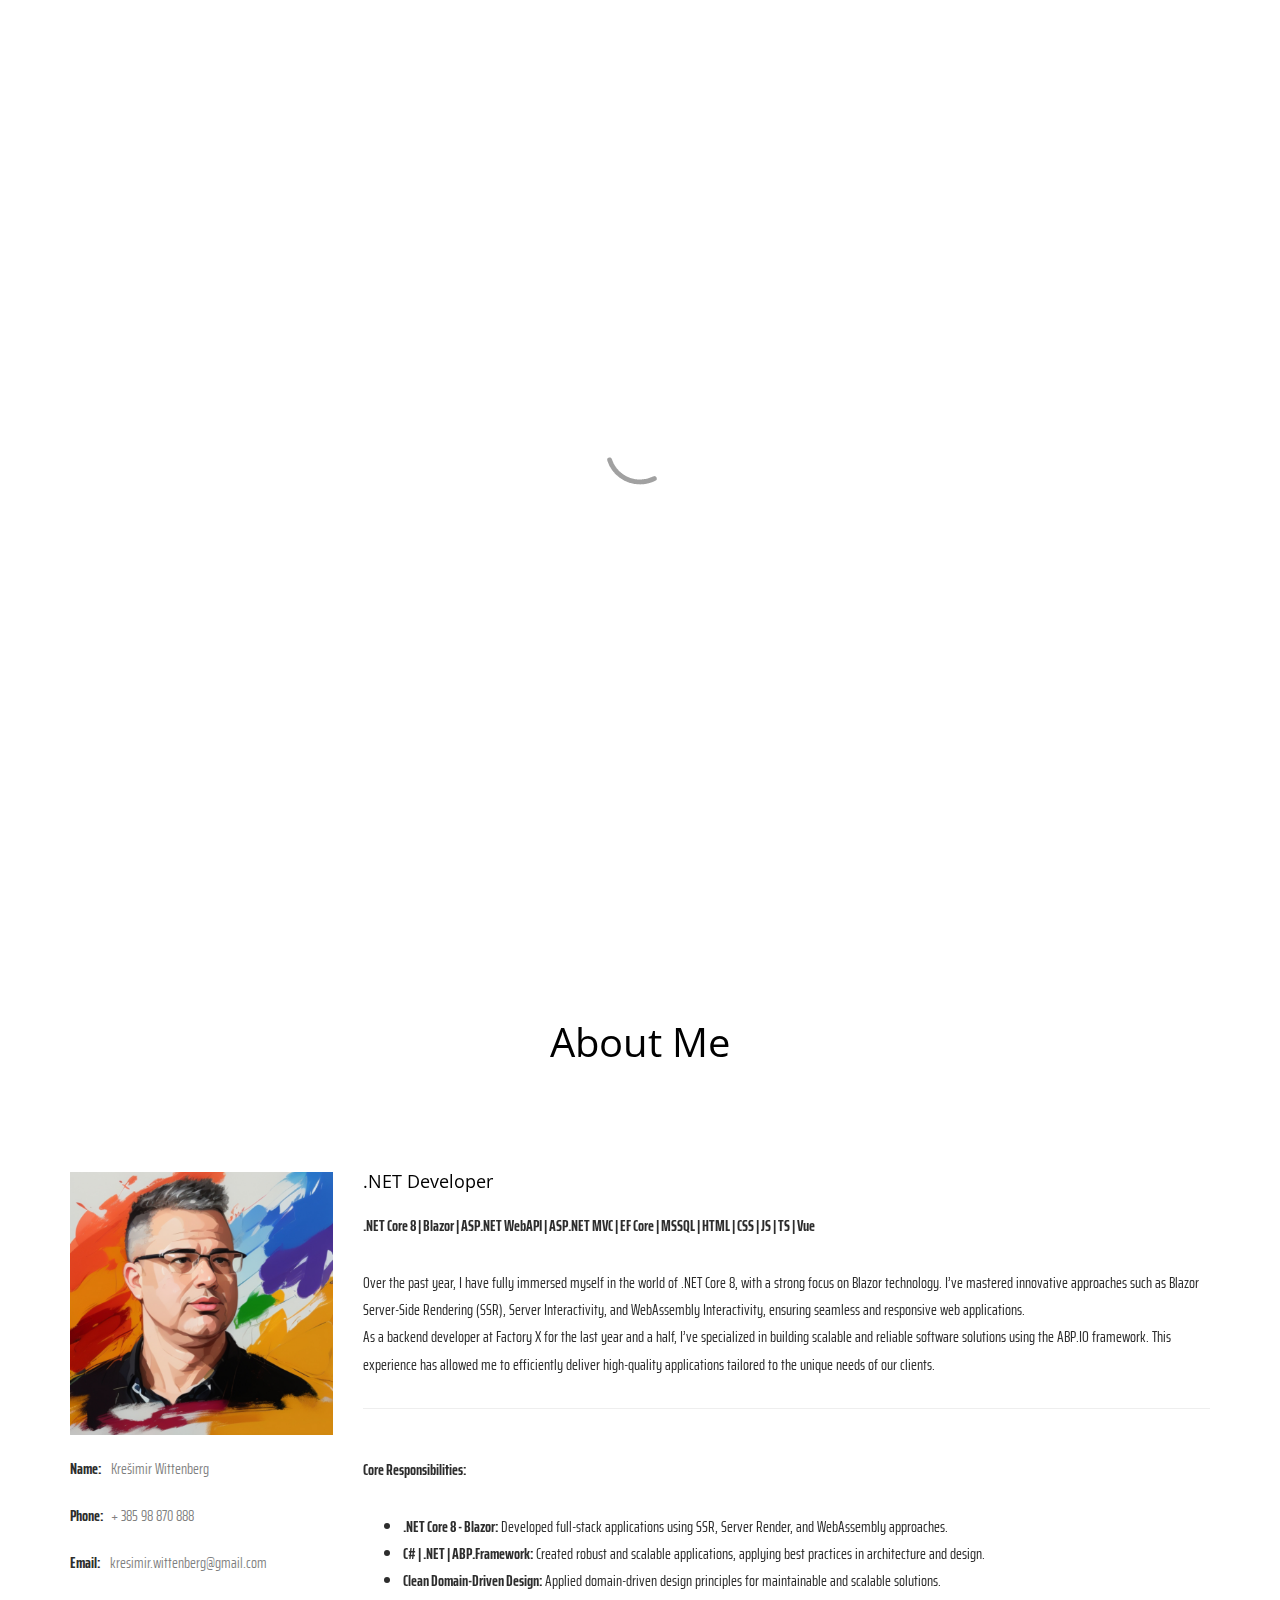
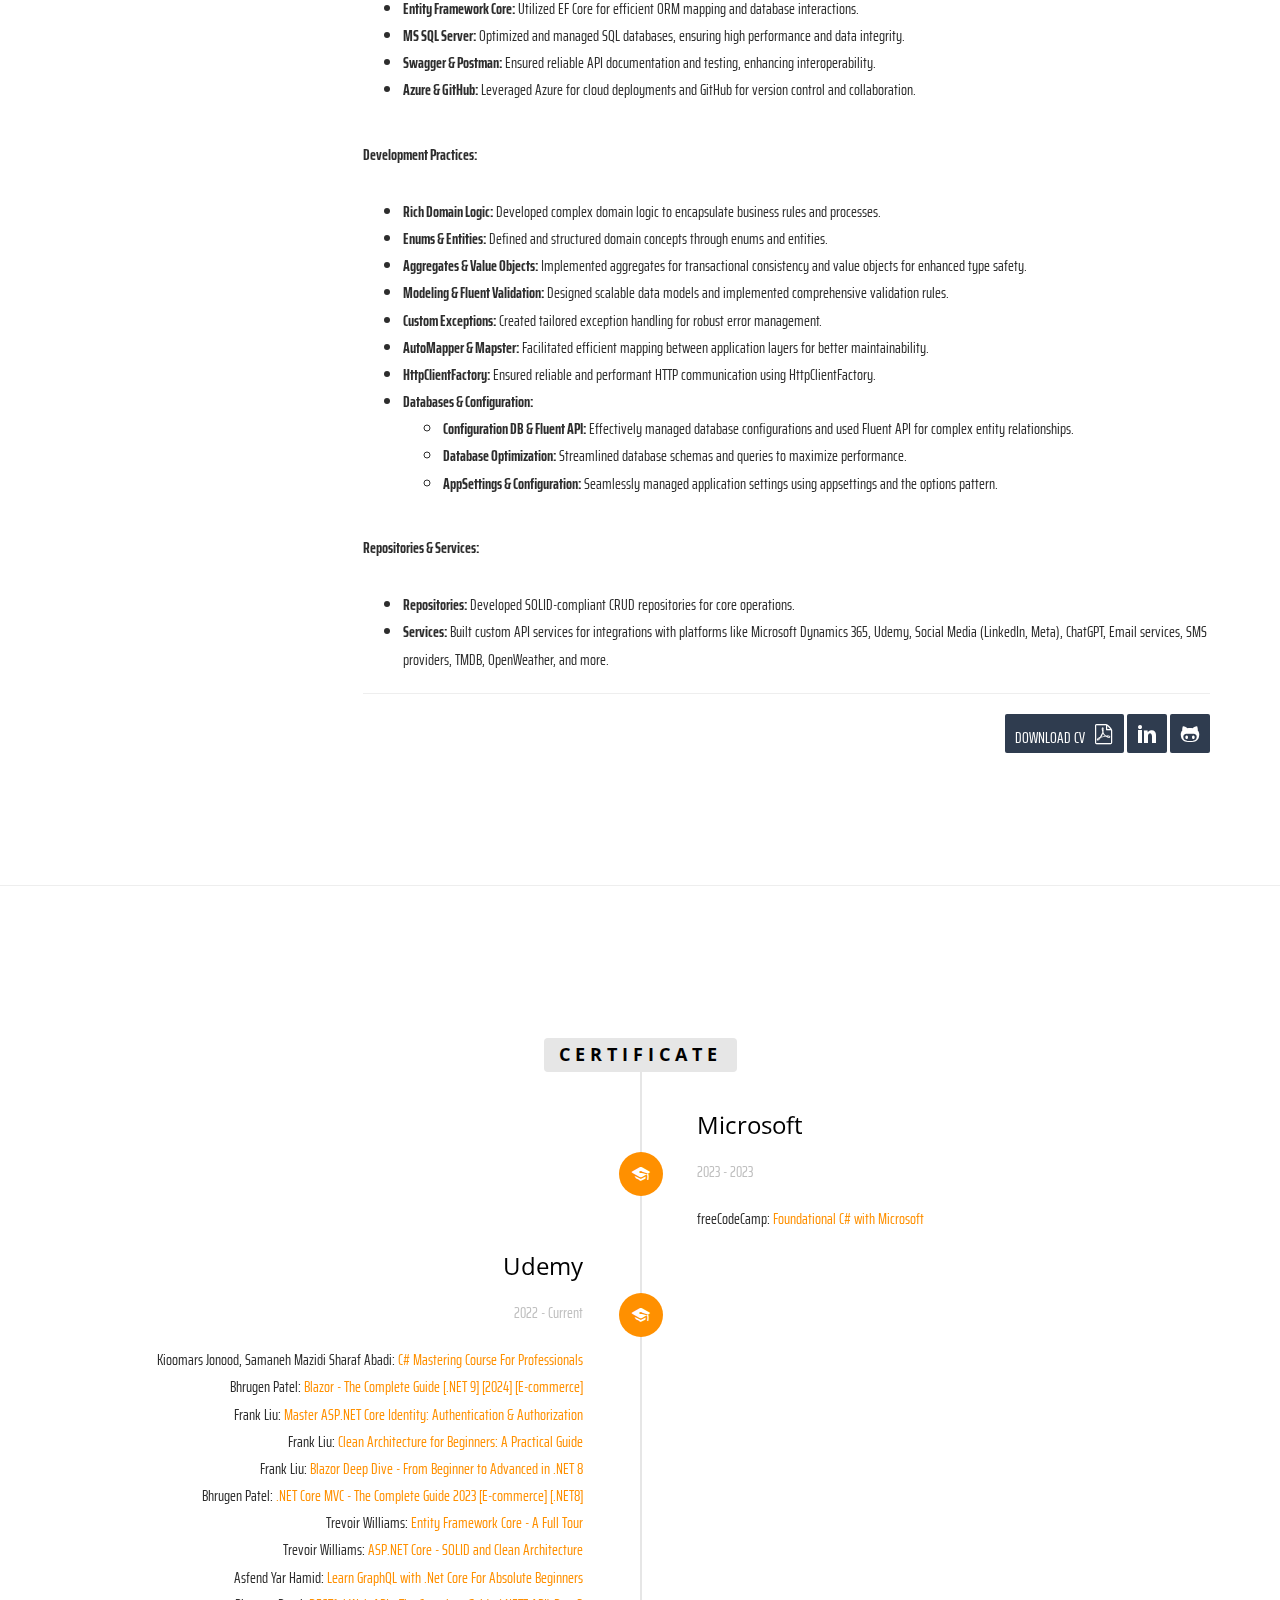
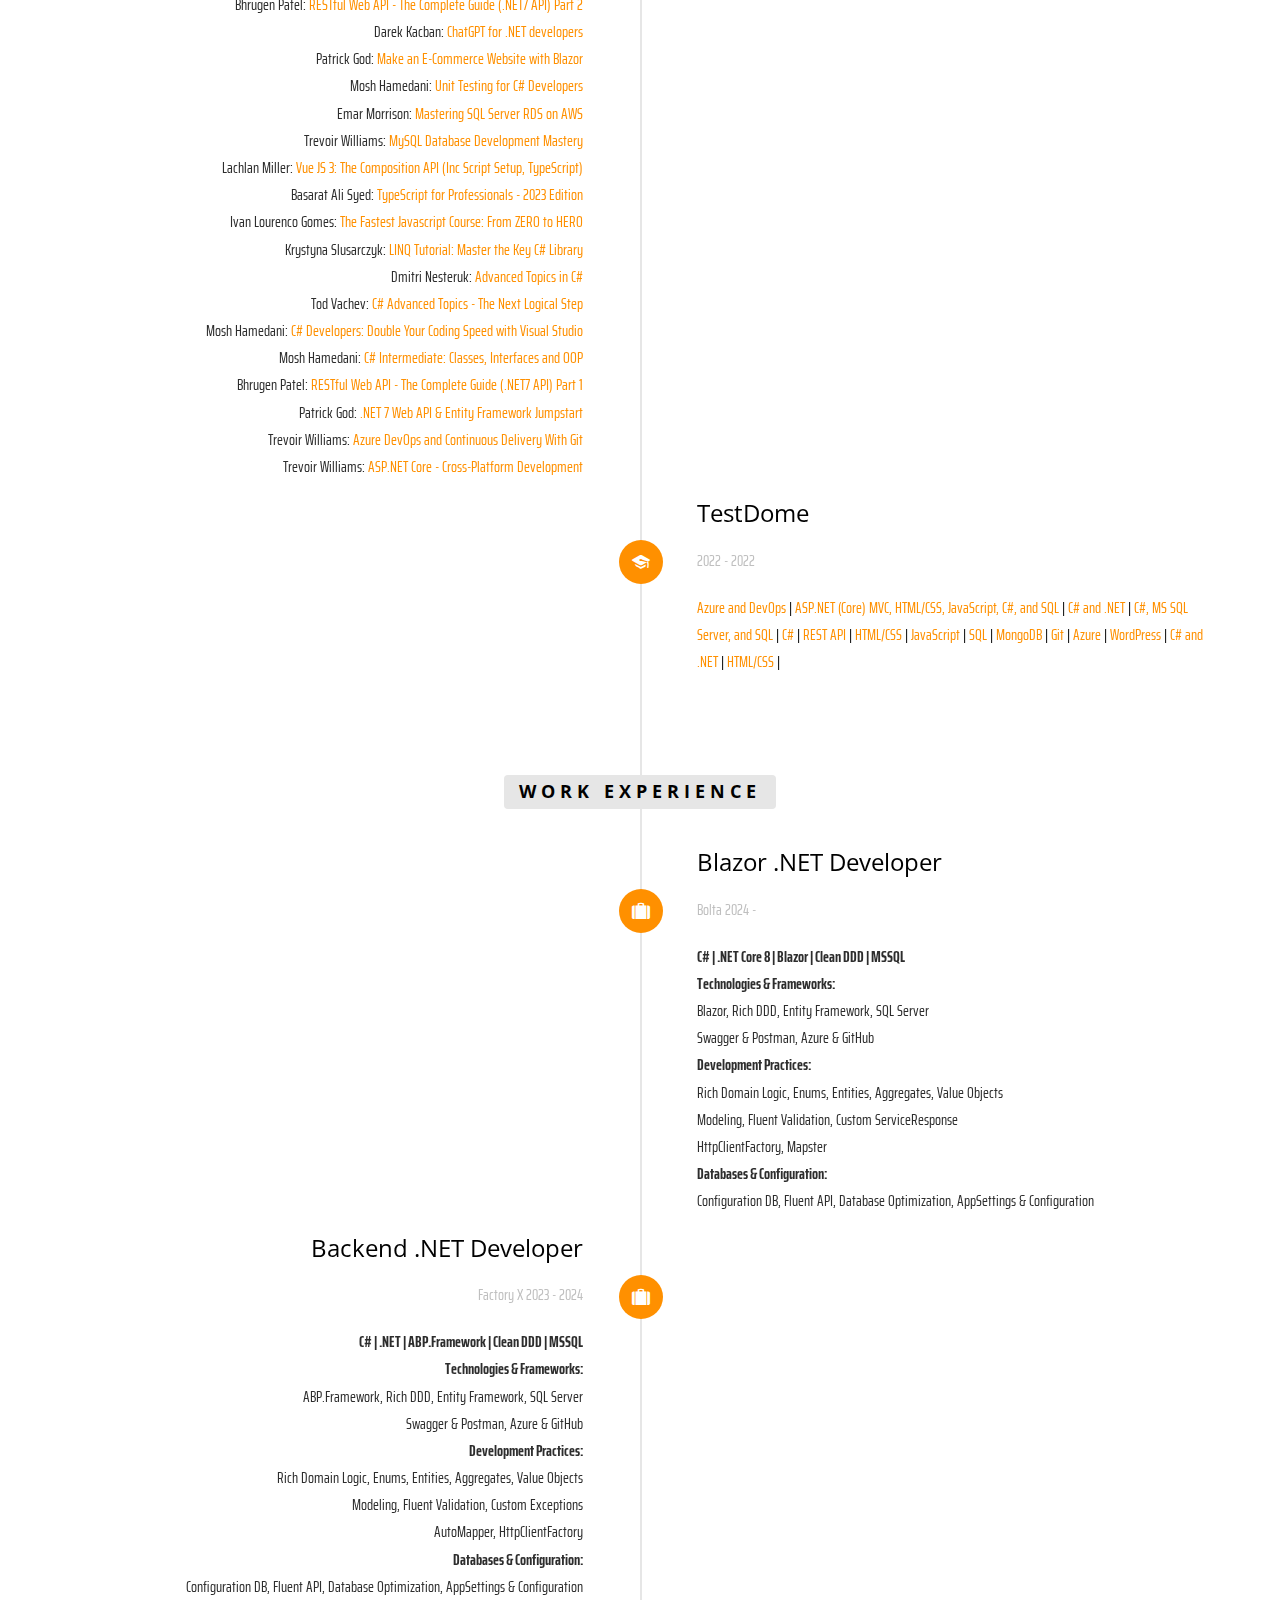
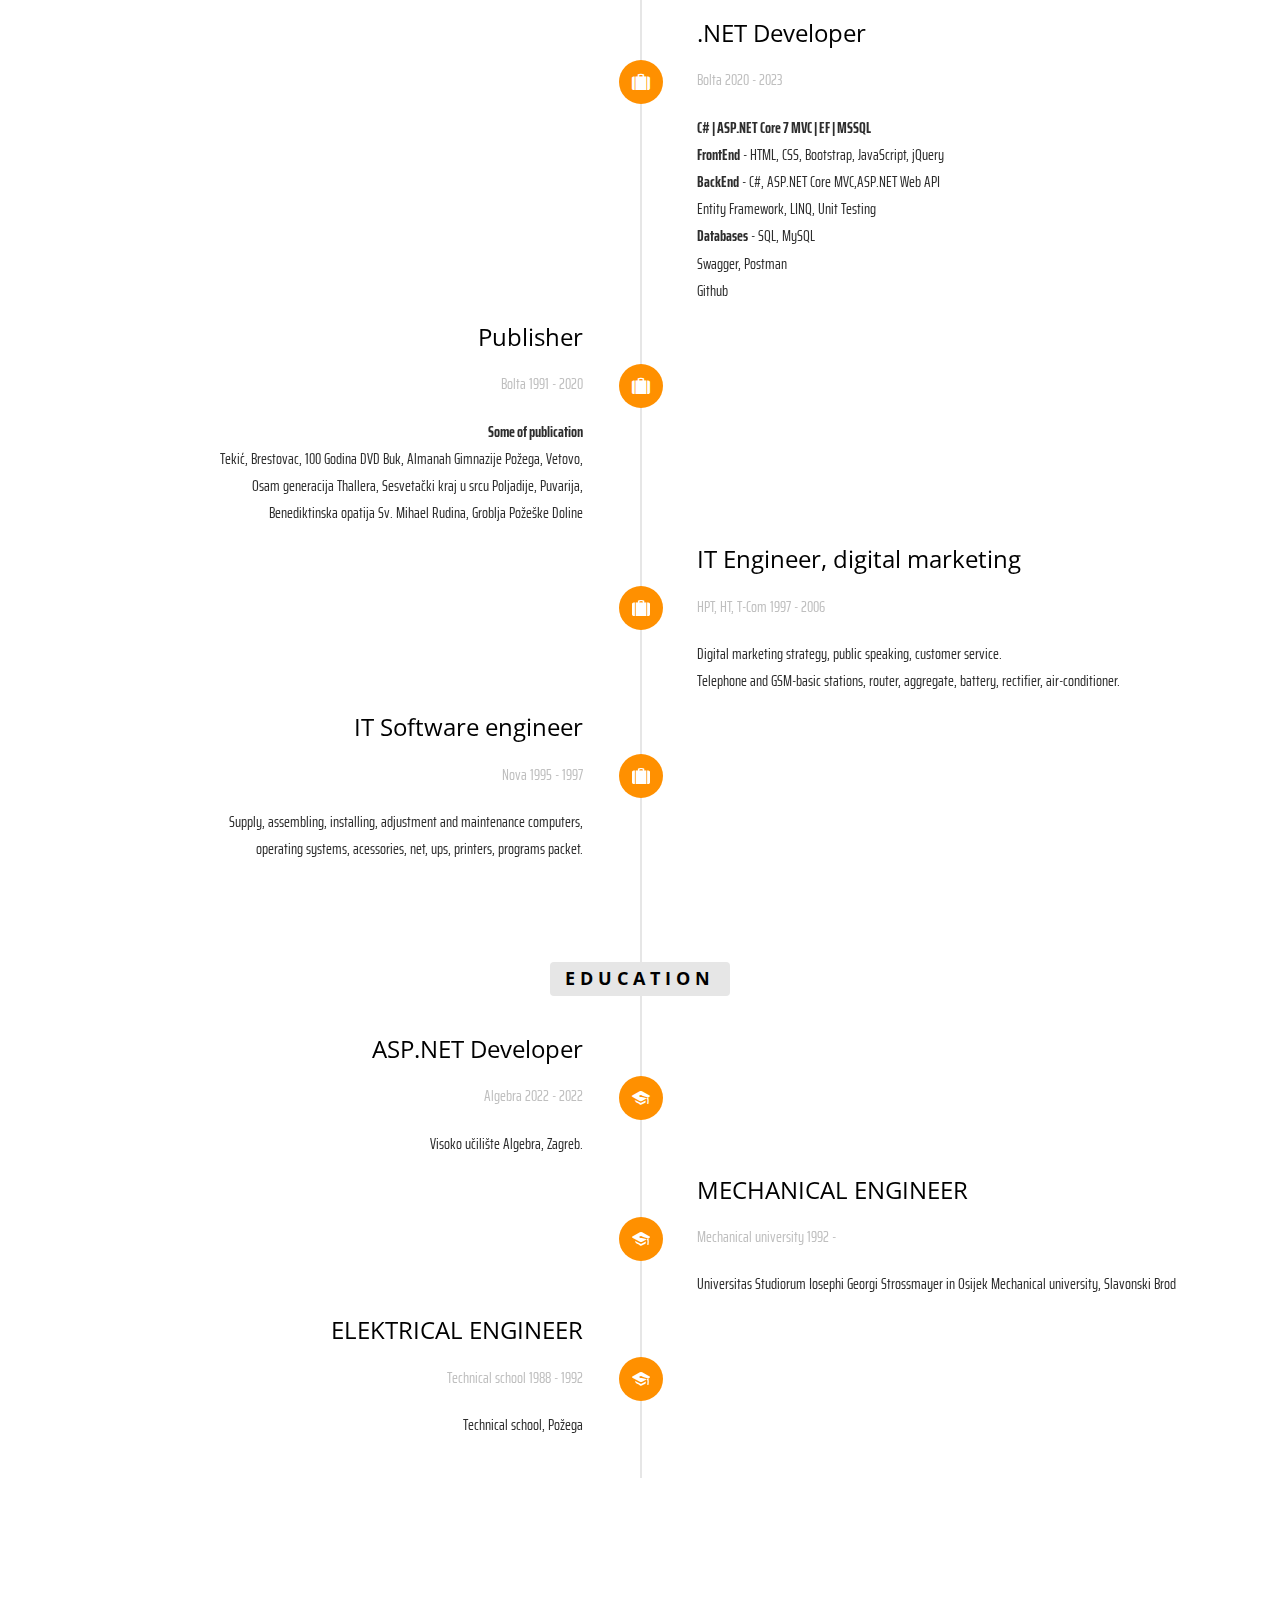
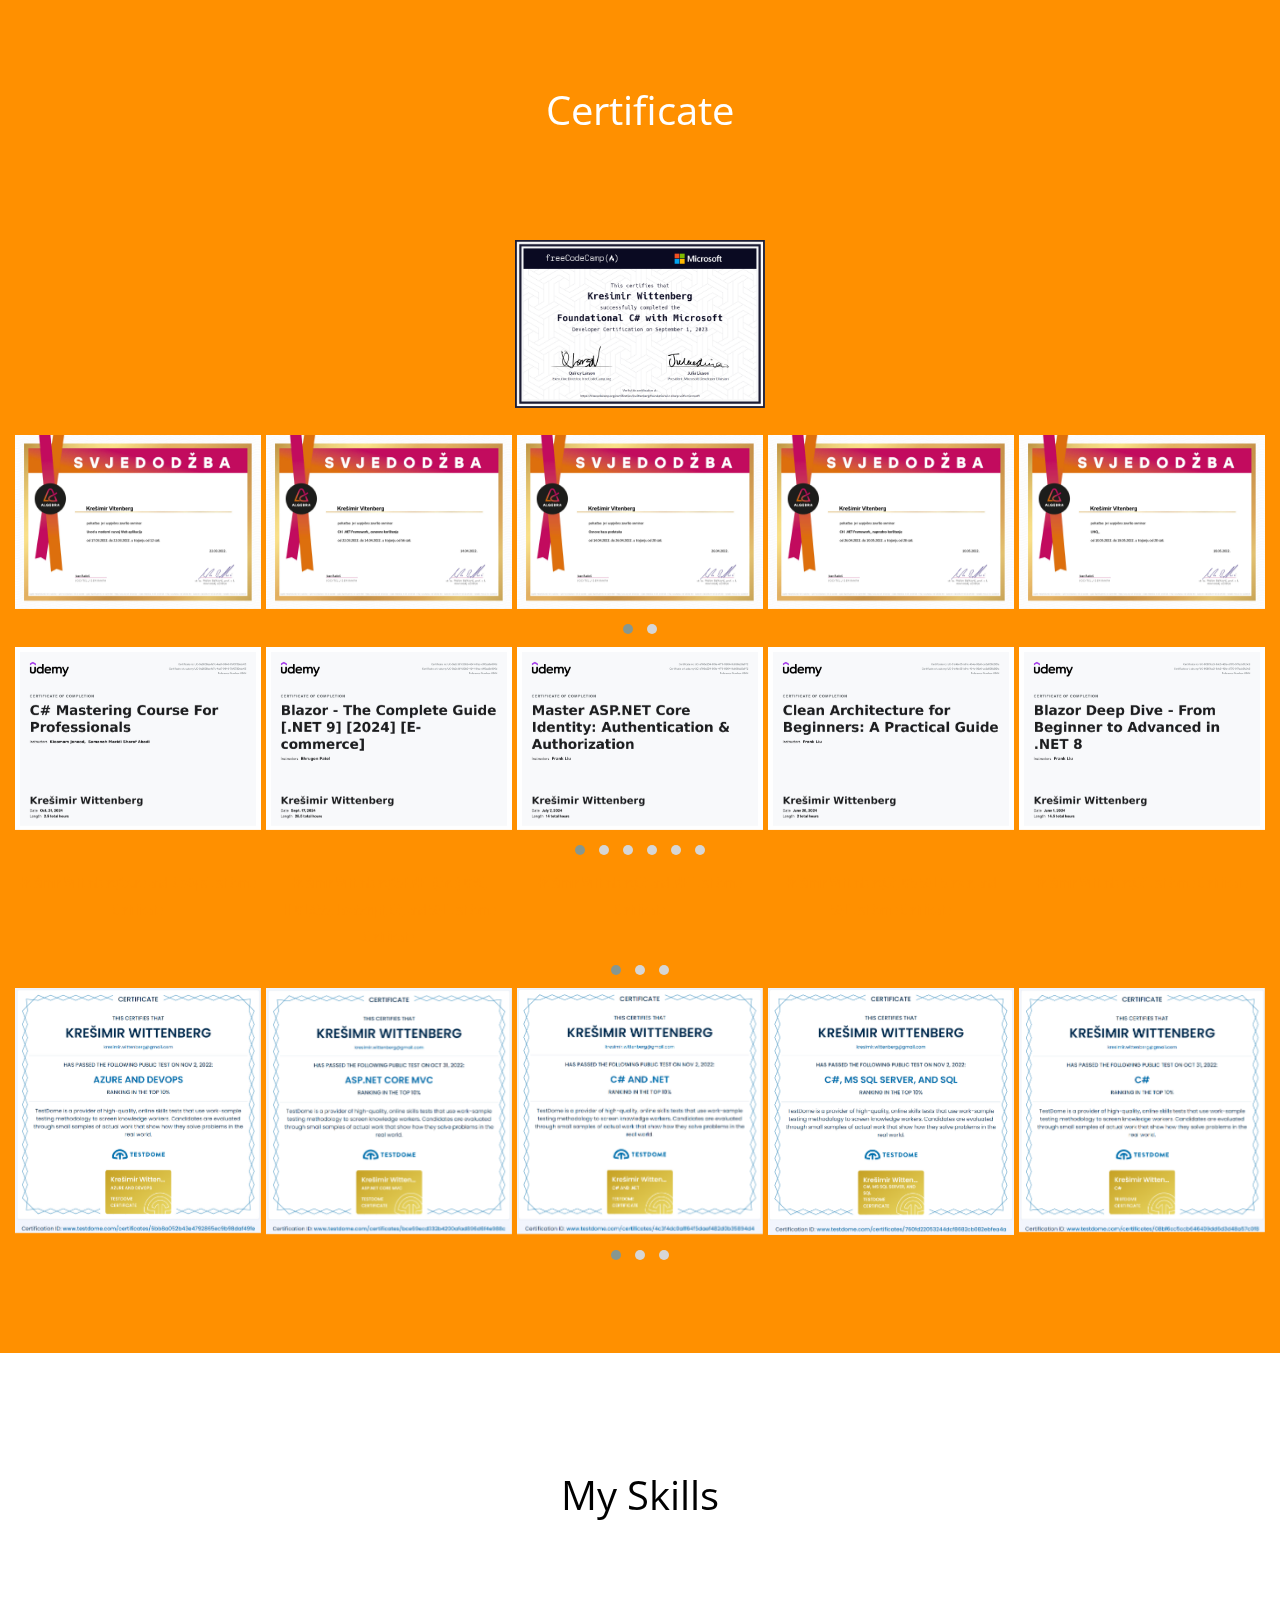
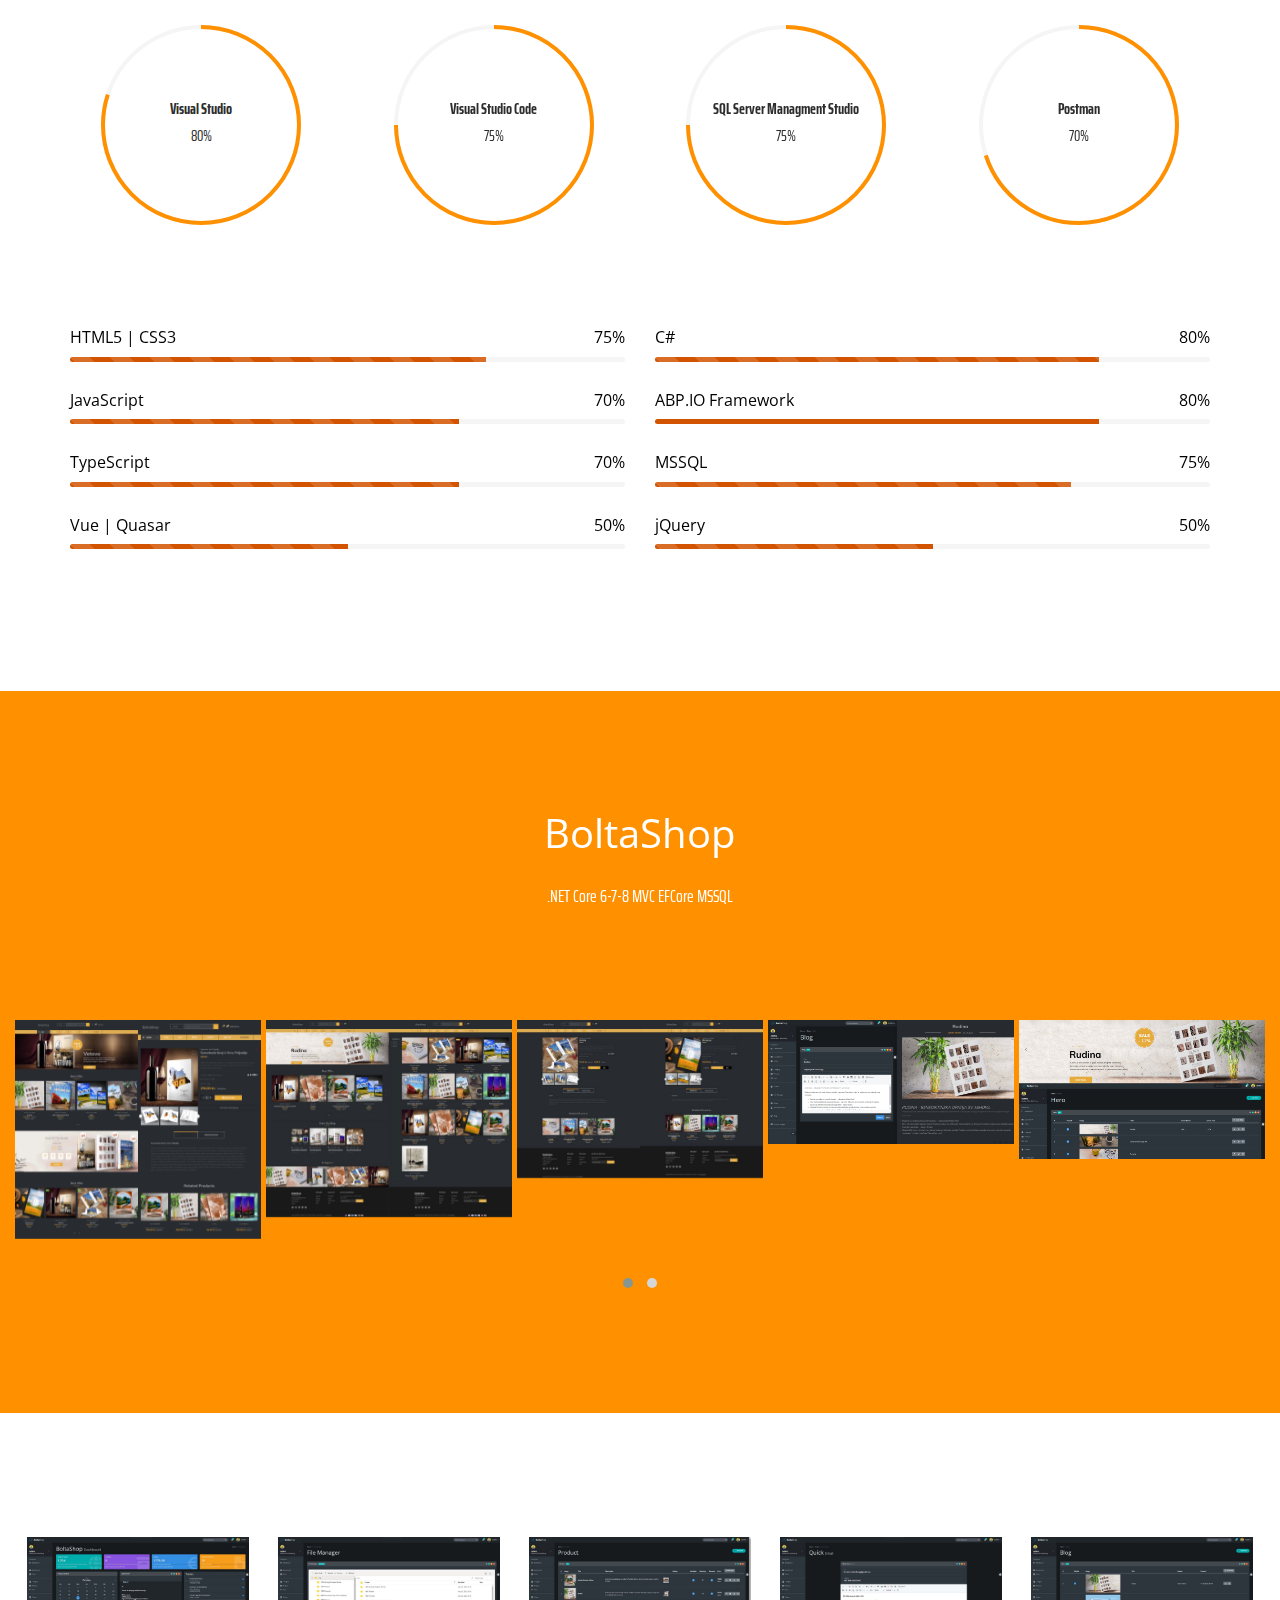
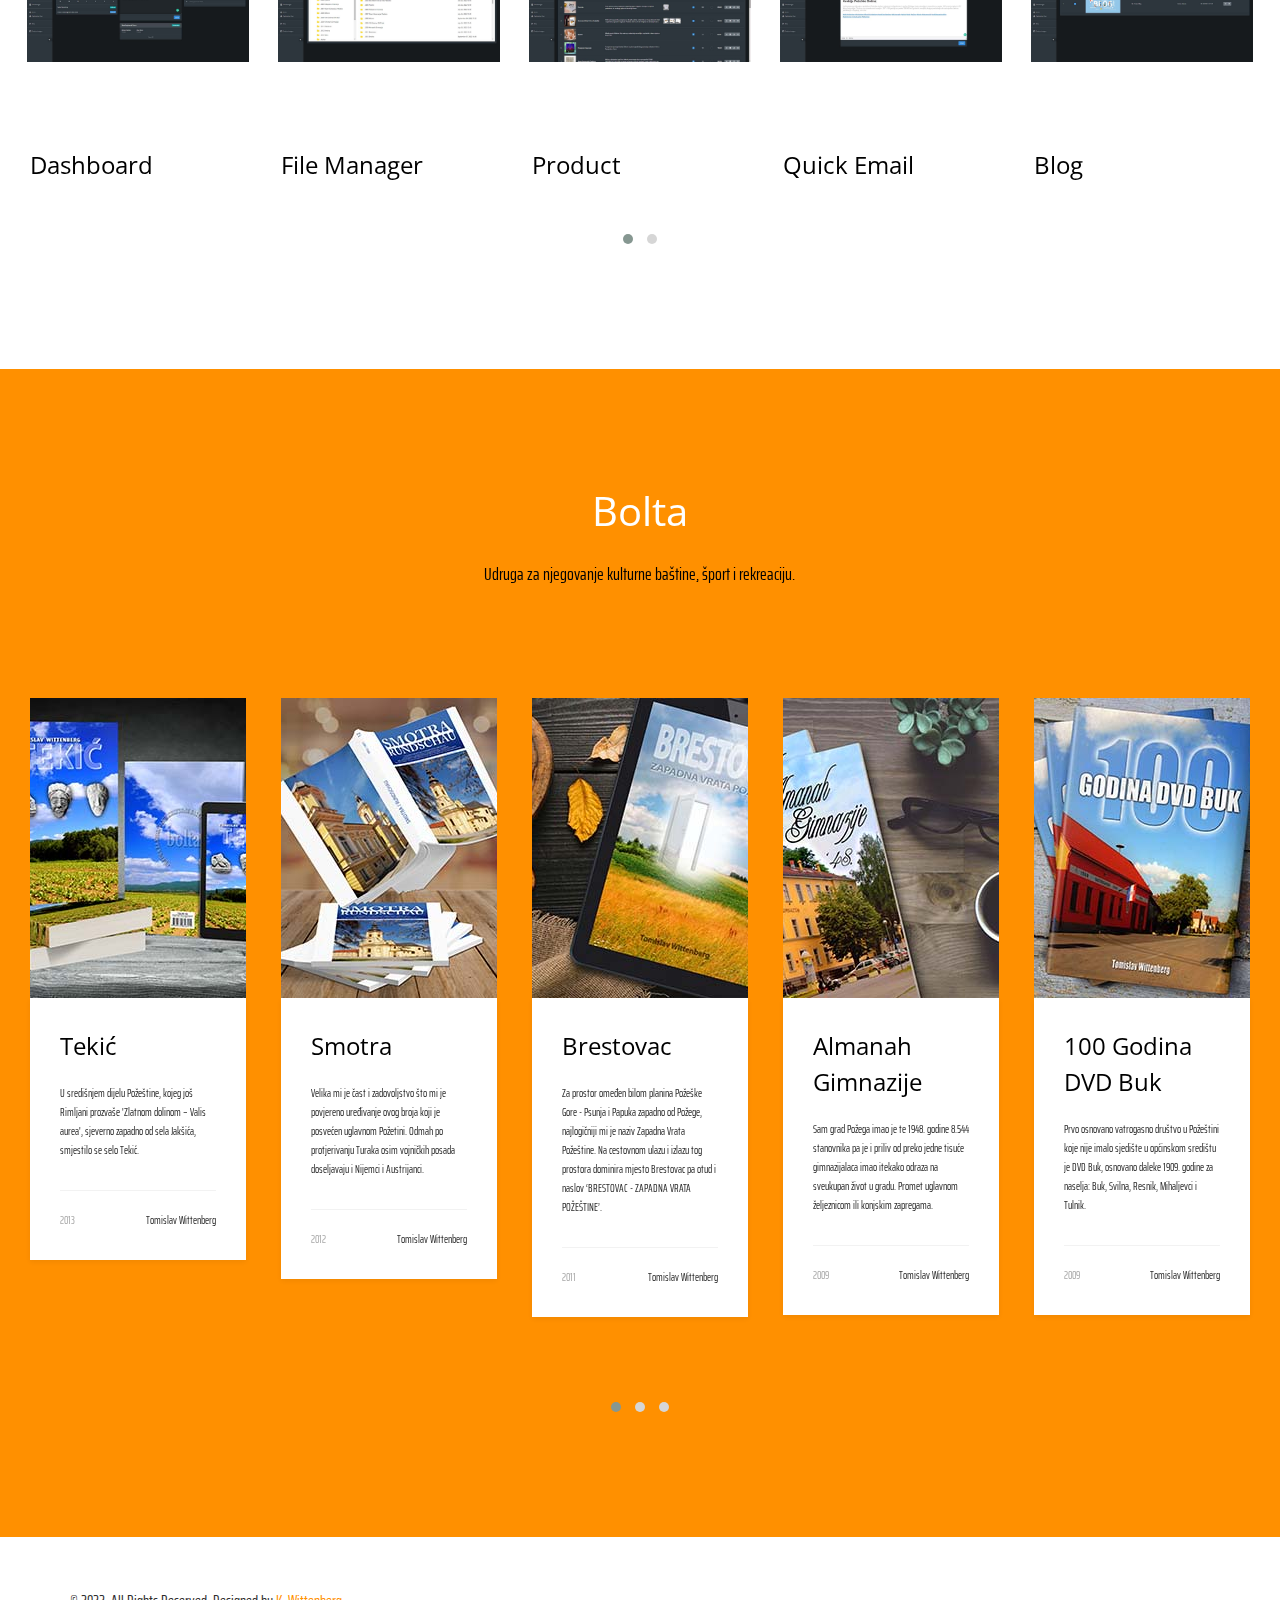
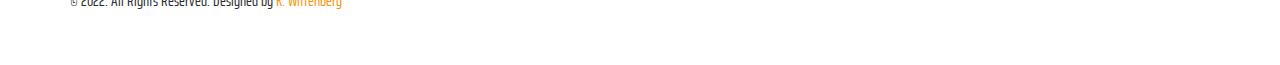
==== commit 1746a461: "update" ====
--- a/index.html
+++ b/index.html
@@ -9,7 +9,7 @@
     <meta name="description" content="Portfolio Krešimir Wittenberg" />
     <meta name="keywords" content="website, portfolio, krešimir, wittenberg, dotnet, csharp, opentowork" />
     <meta name="author" content="Krešimir Wittenberg" />
-
+    <!--<meta http-equiv="Permissions-Policy" content="interest-cohort=(), user-id=()" />-->
 
     <link href="https://fonts.googleapis.com/css?family=Space+Mono" rel="stylesheet">
     <link href="https://fonts.googleapis.com/css?family=Roboto" rel="stylesheet">
@@ -66,7 +66,7 @@
                                     </ul>
                                 </p>
 
-                                <script type="text/javascript" src="https://www.websitegoodies.com/counter.php?id=75388&color=%23000000"></script>
+                                <!--<script type="text/javascript" src="https://www.websitegoodies.com/counter.php?id=75388&color=%23000000"></script>-->
 
                                 <p>
                                     <div style="color: white; position: fixed; bottom: 100px; left: 44%;">
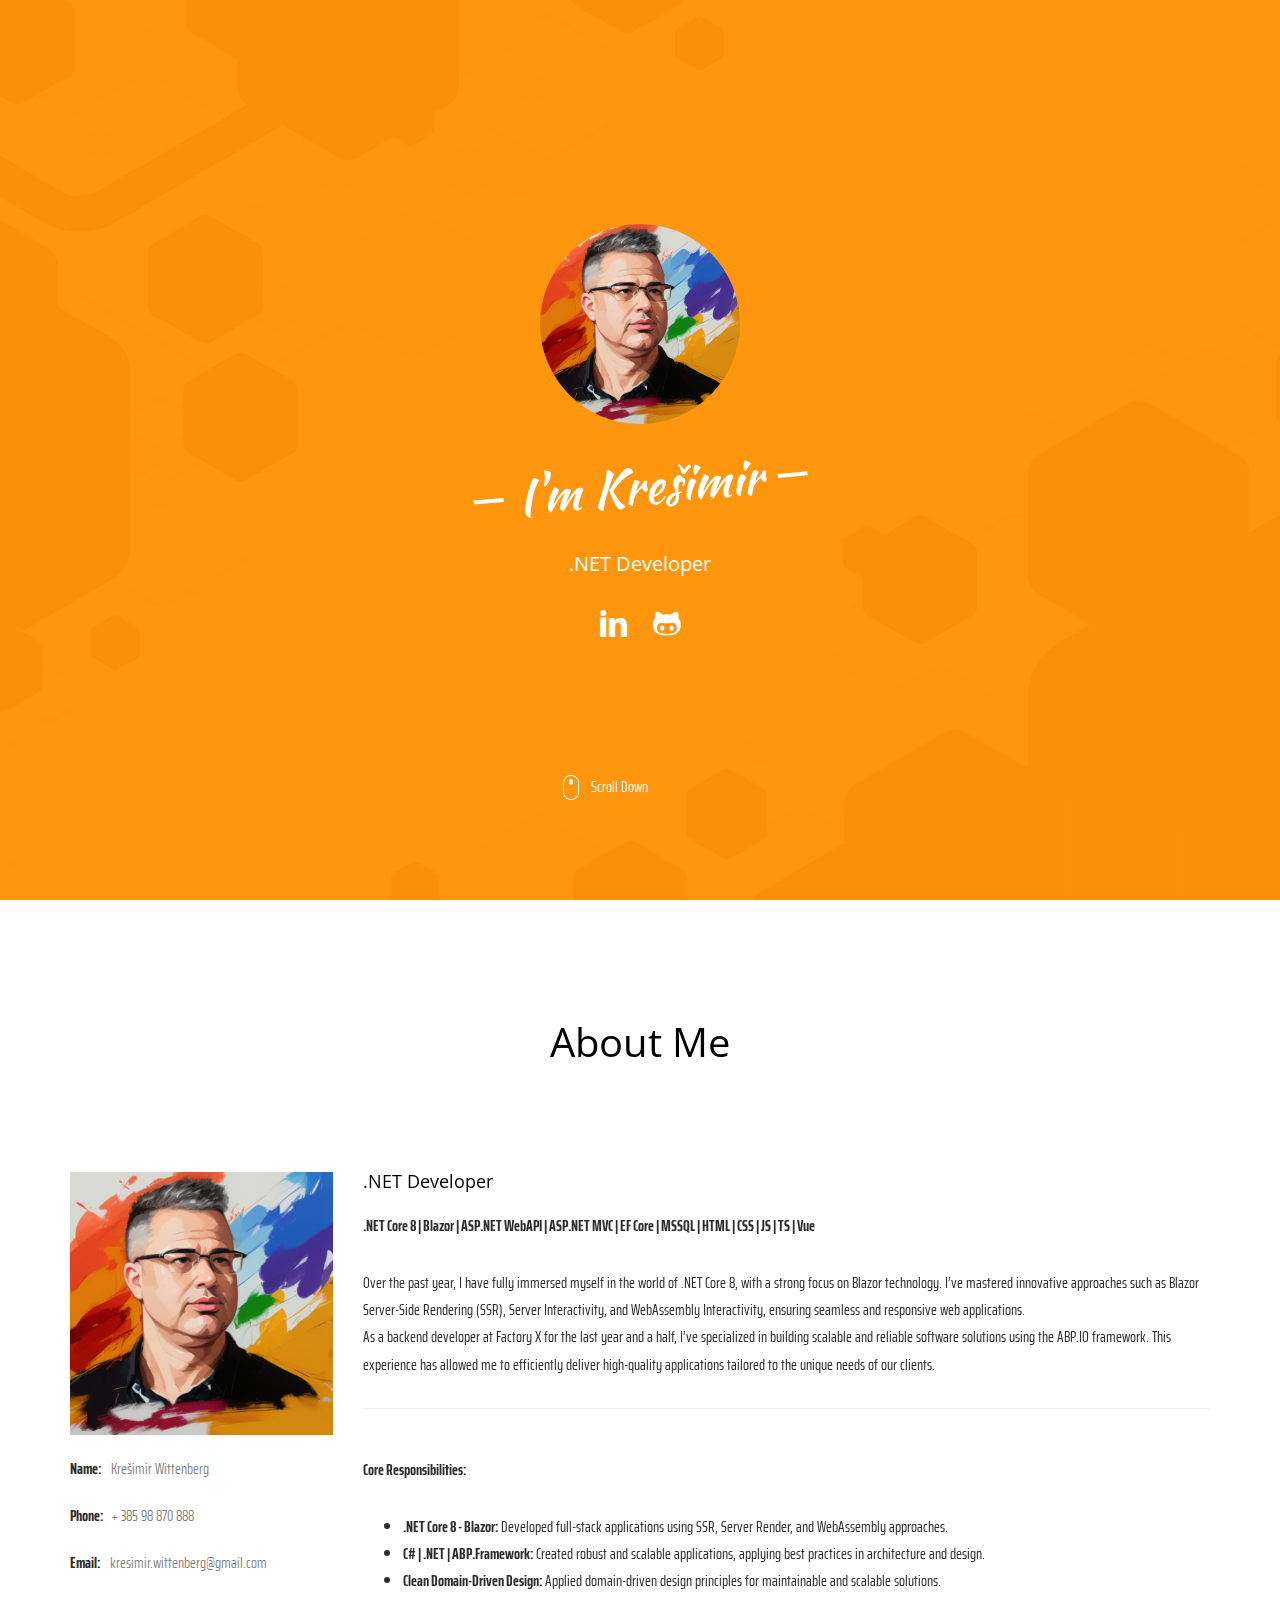
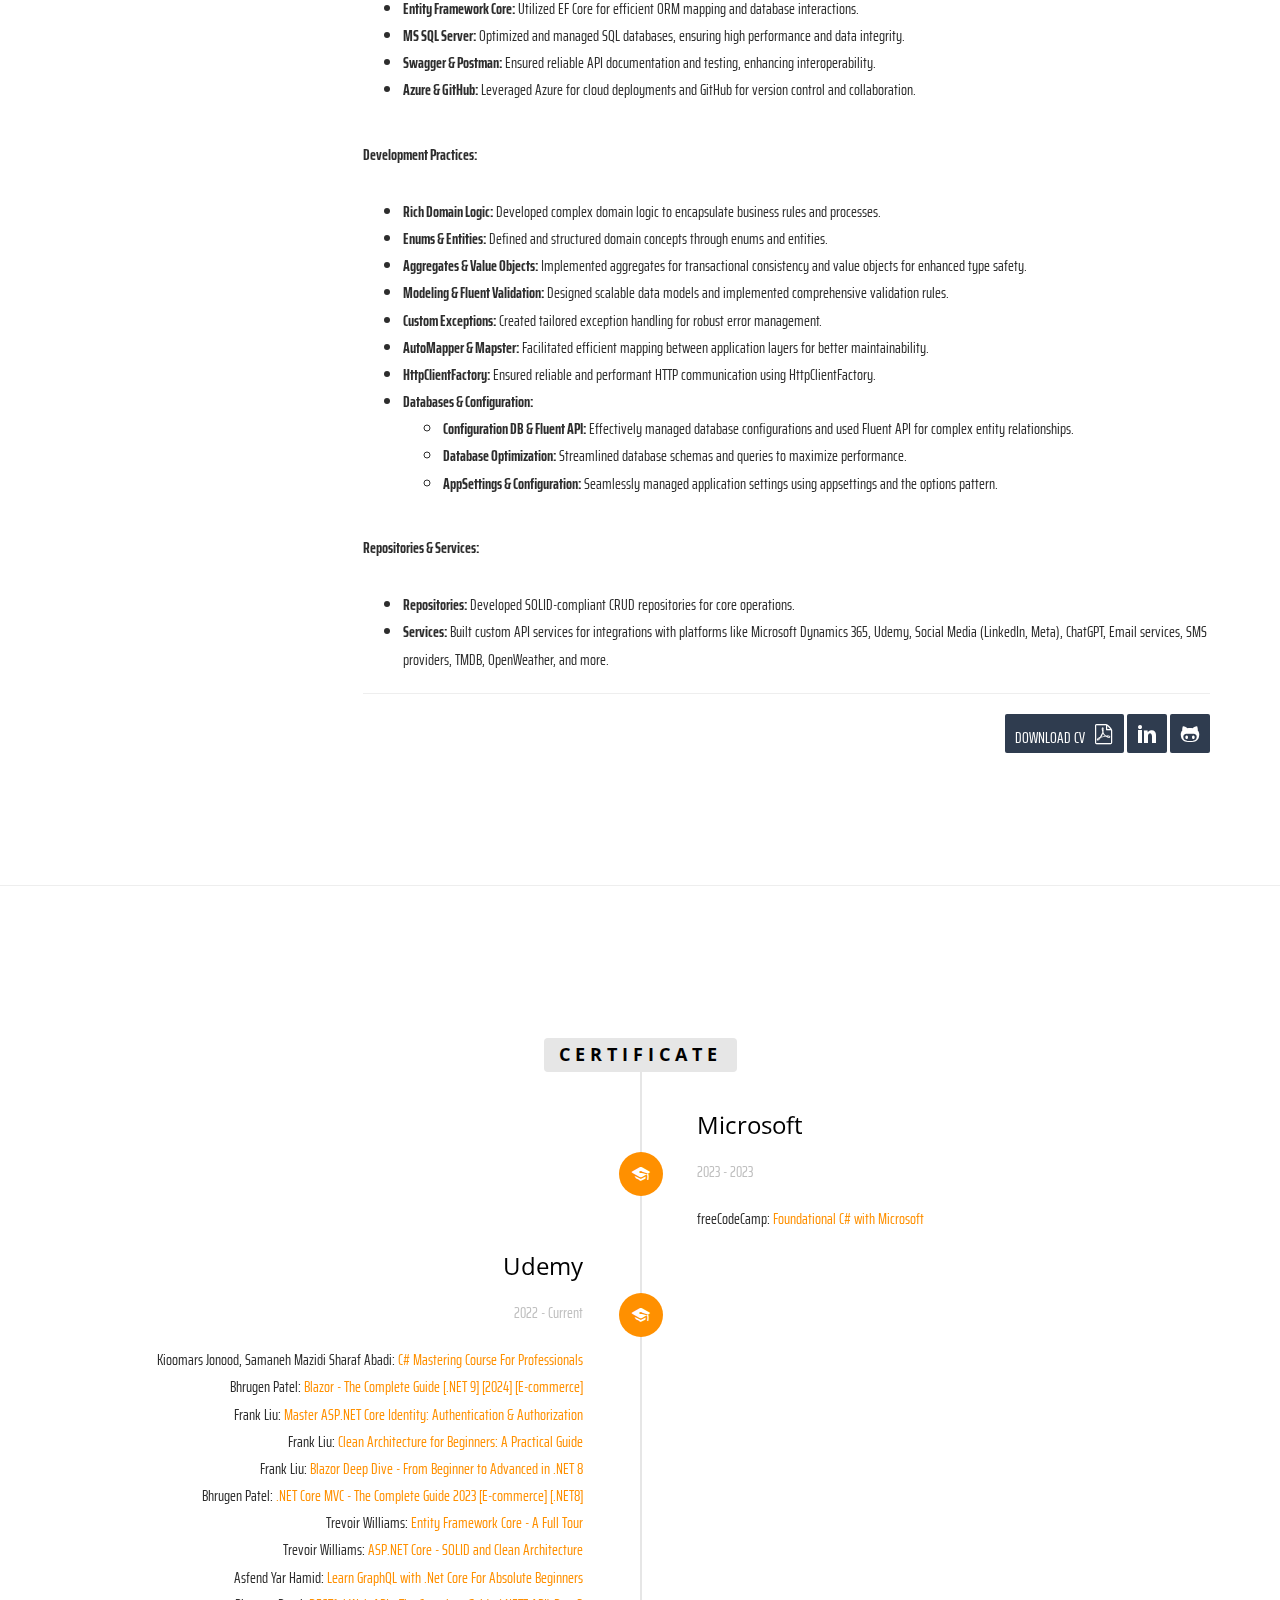
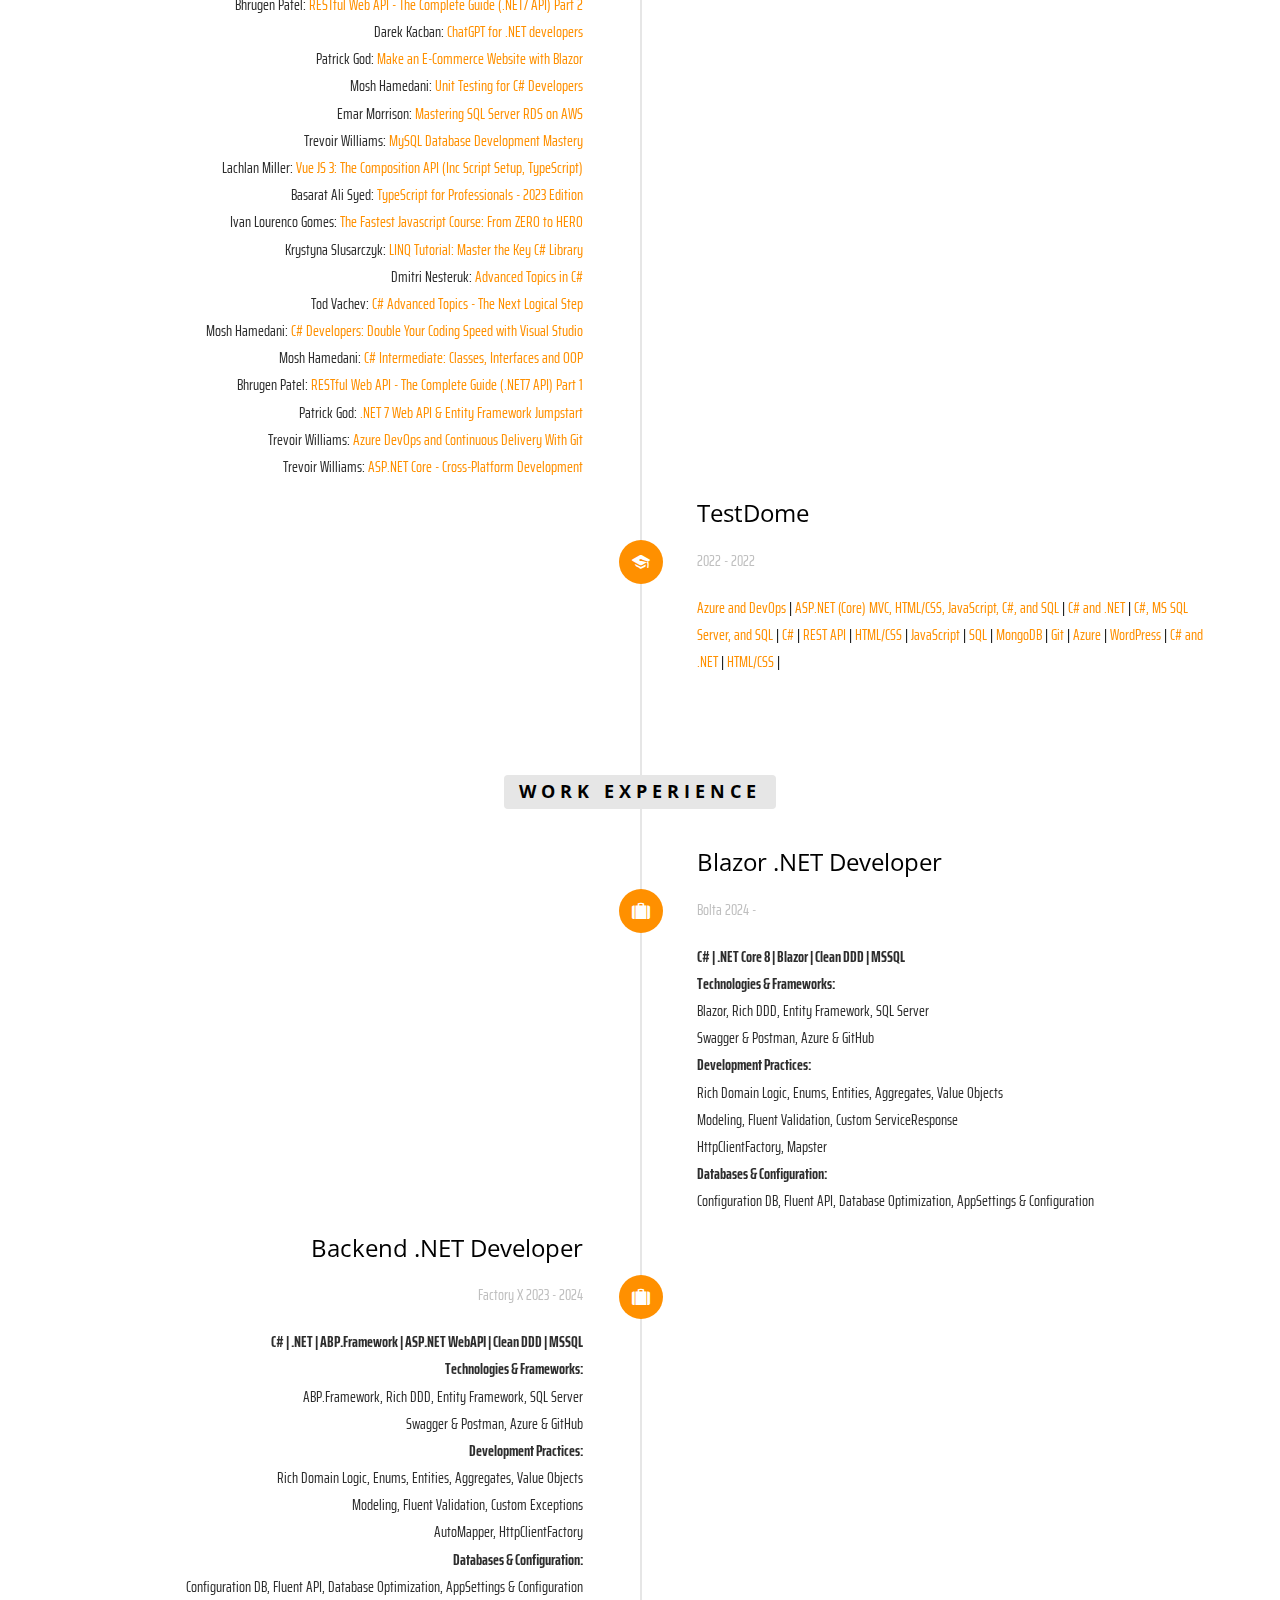
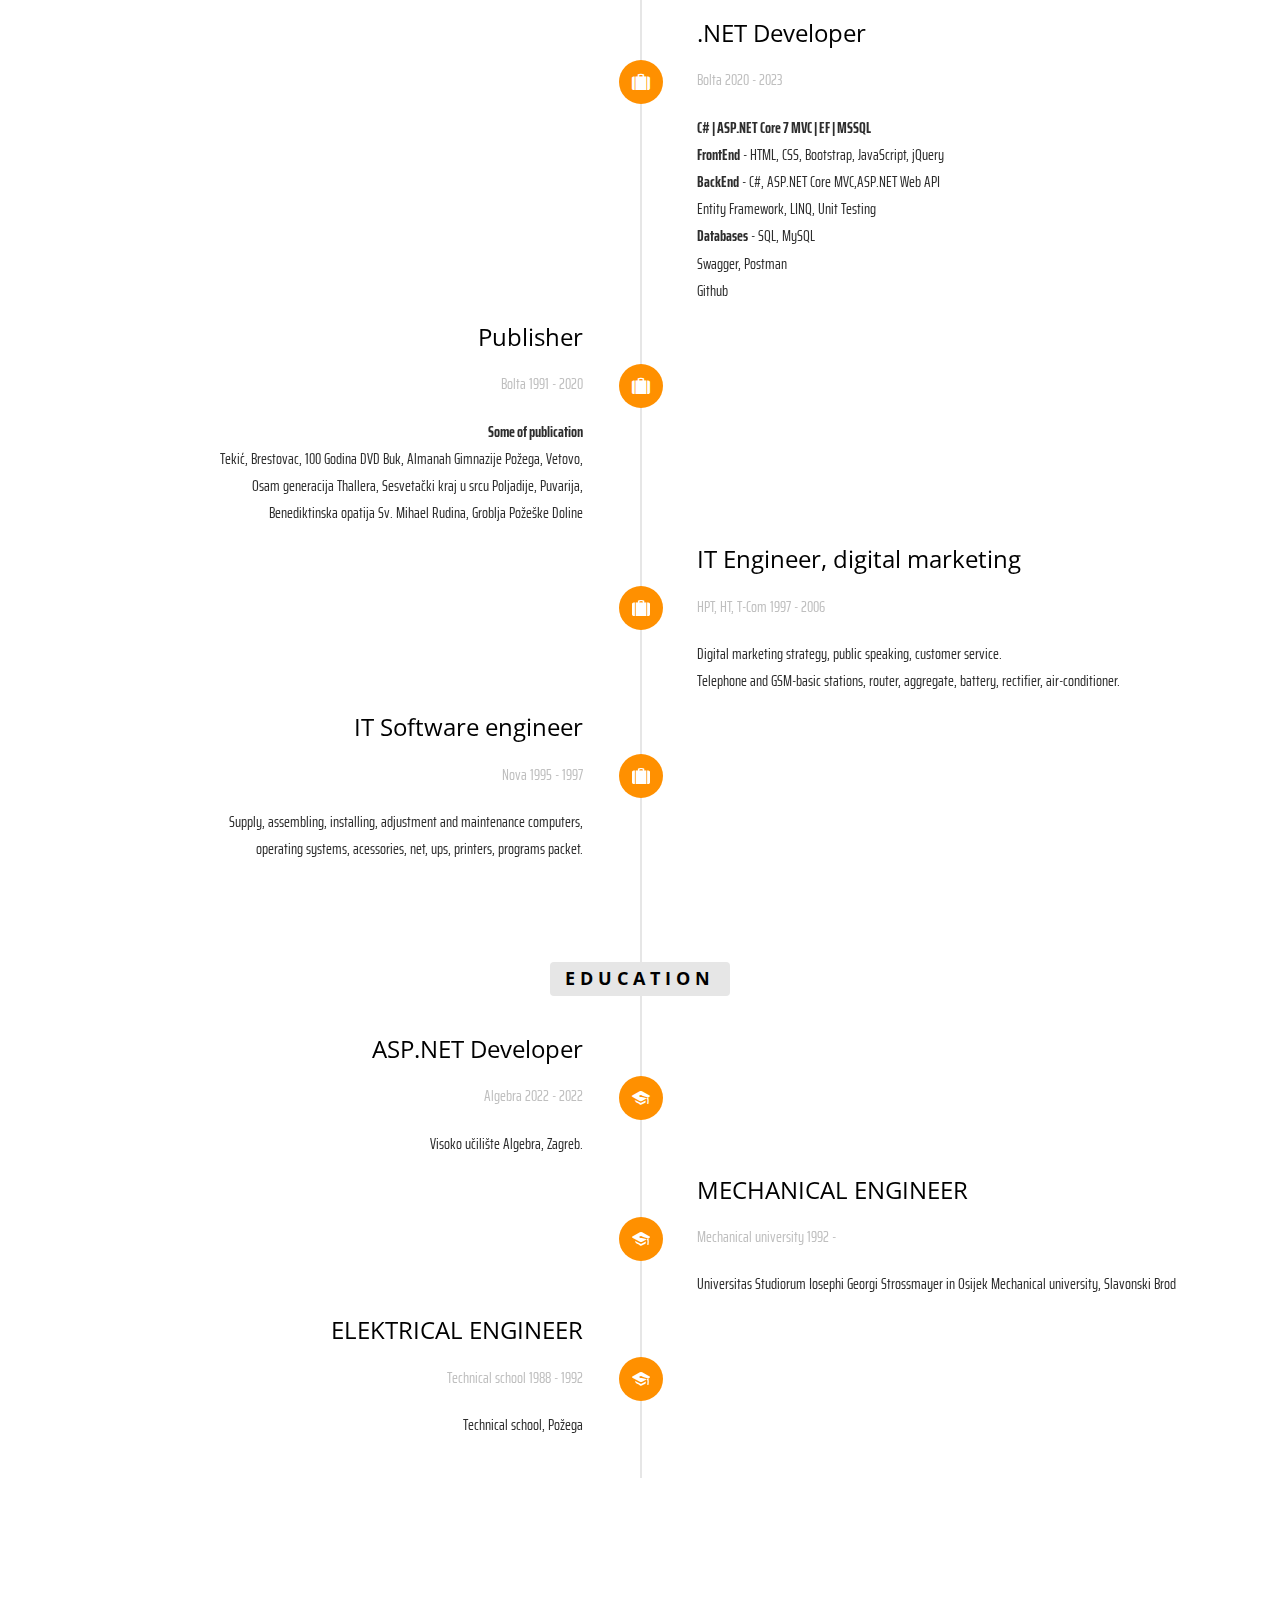
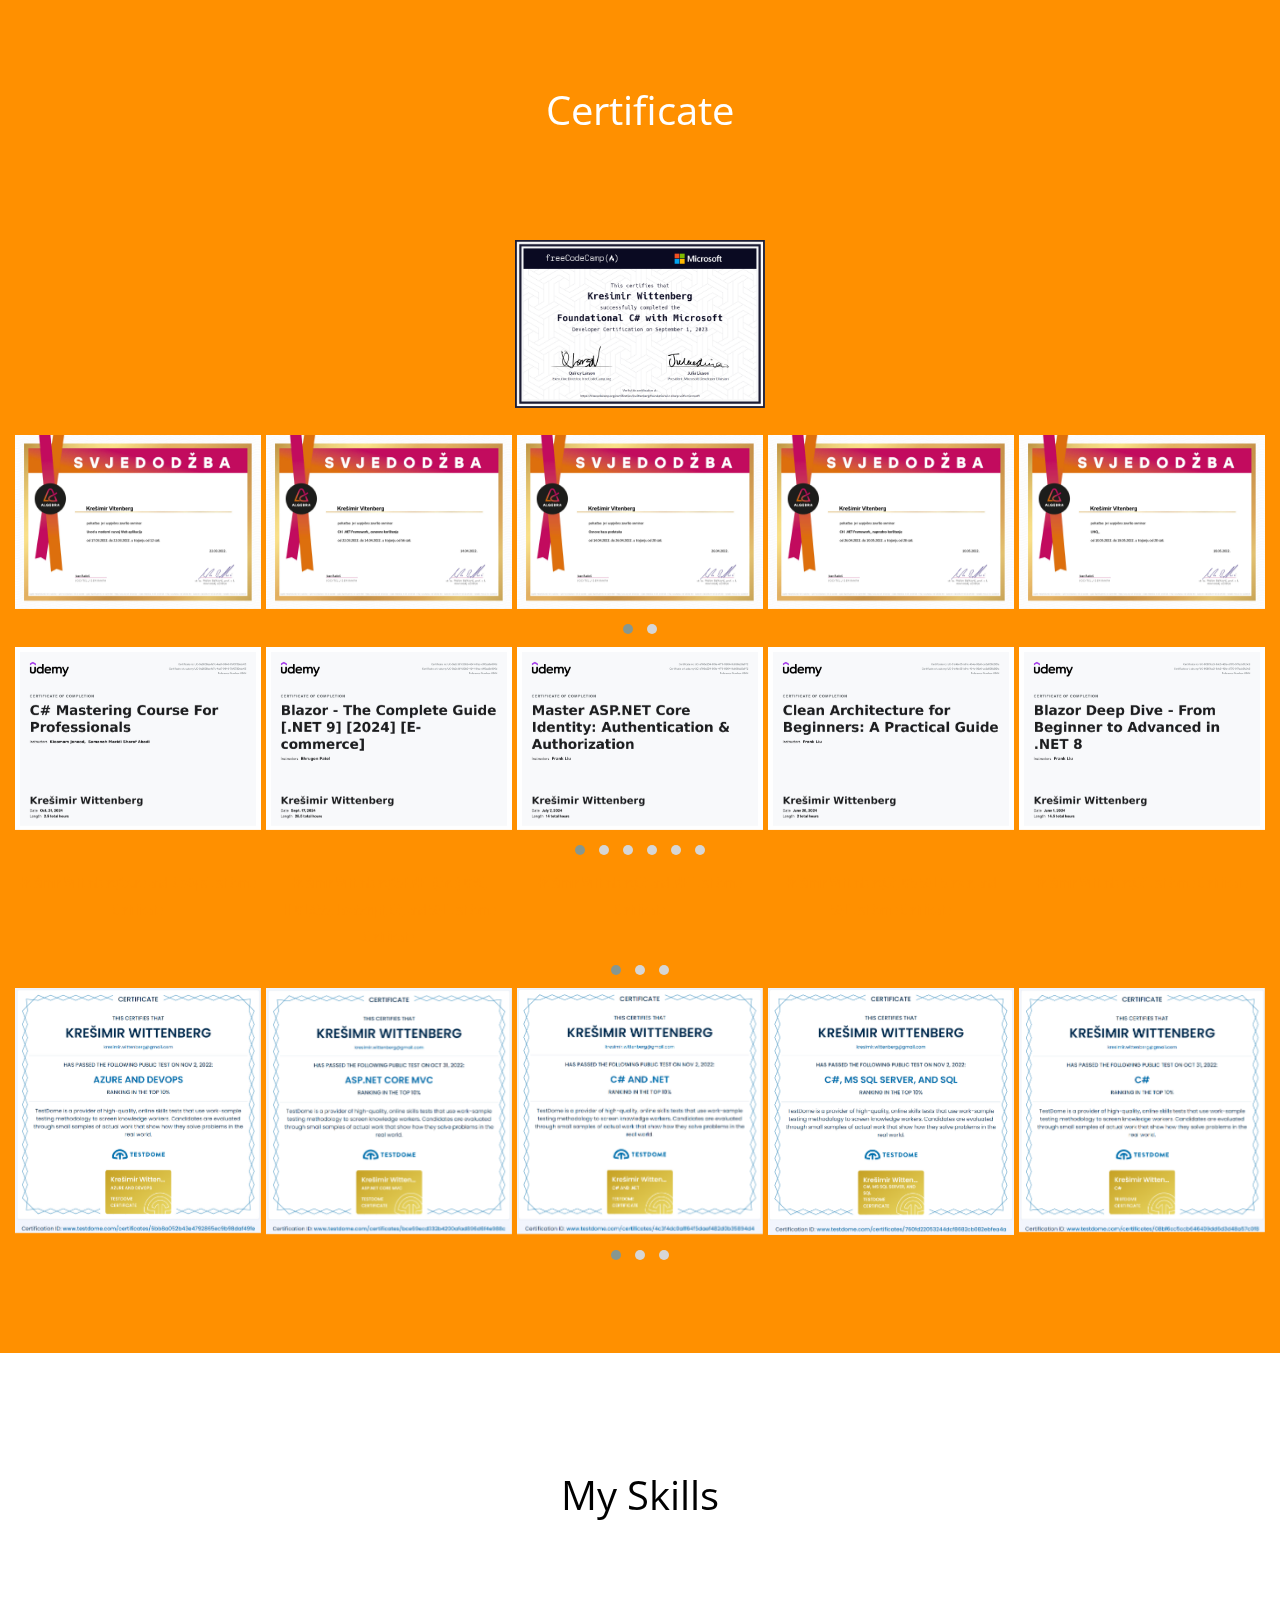
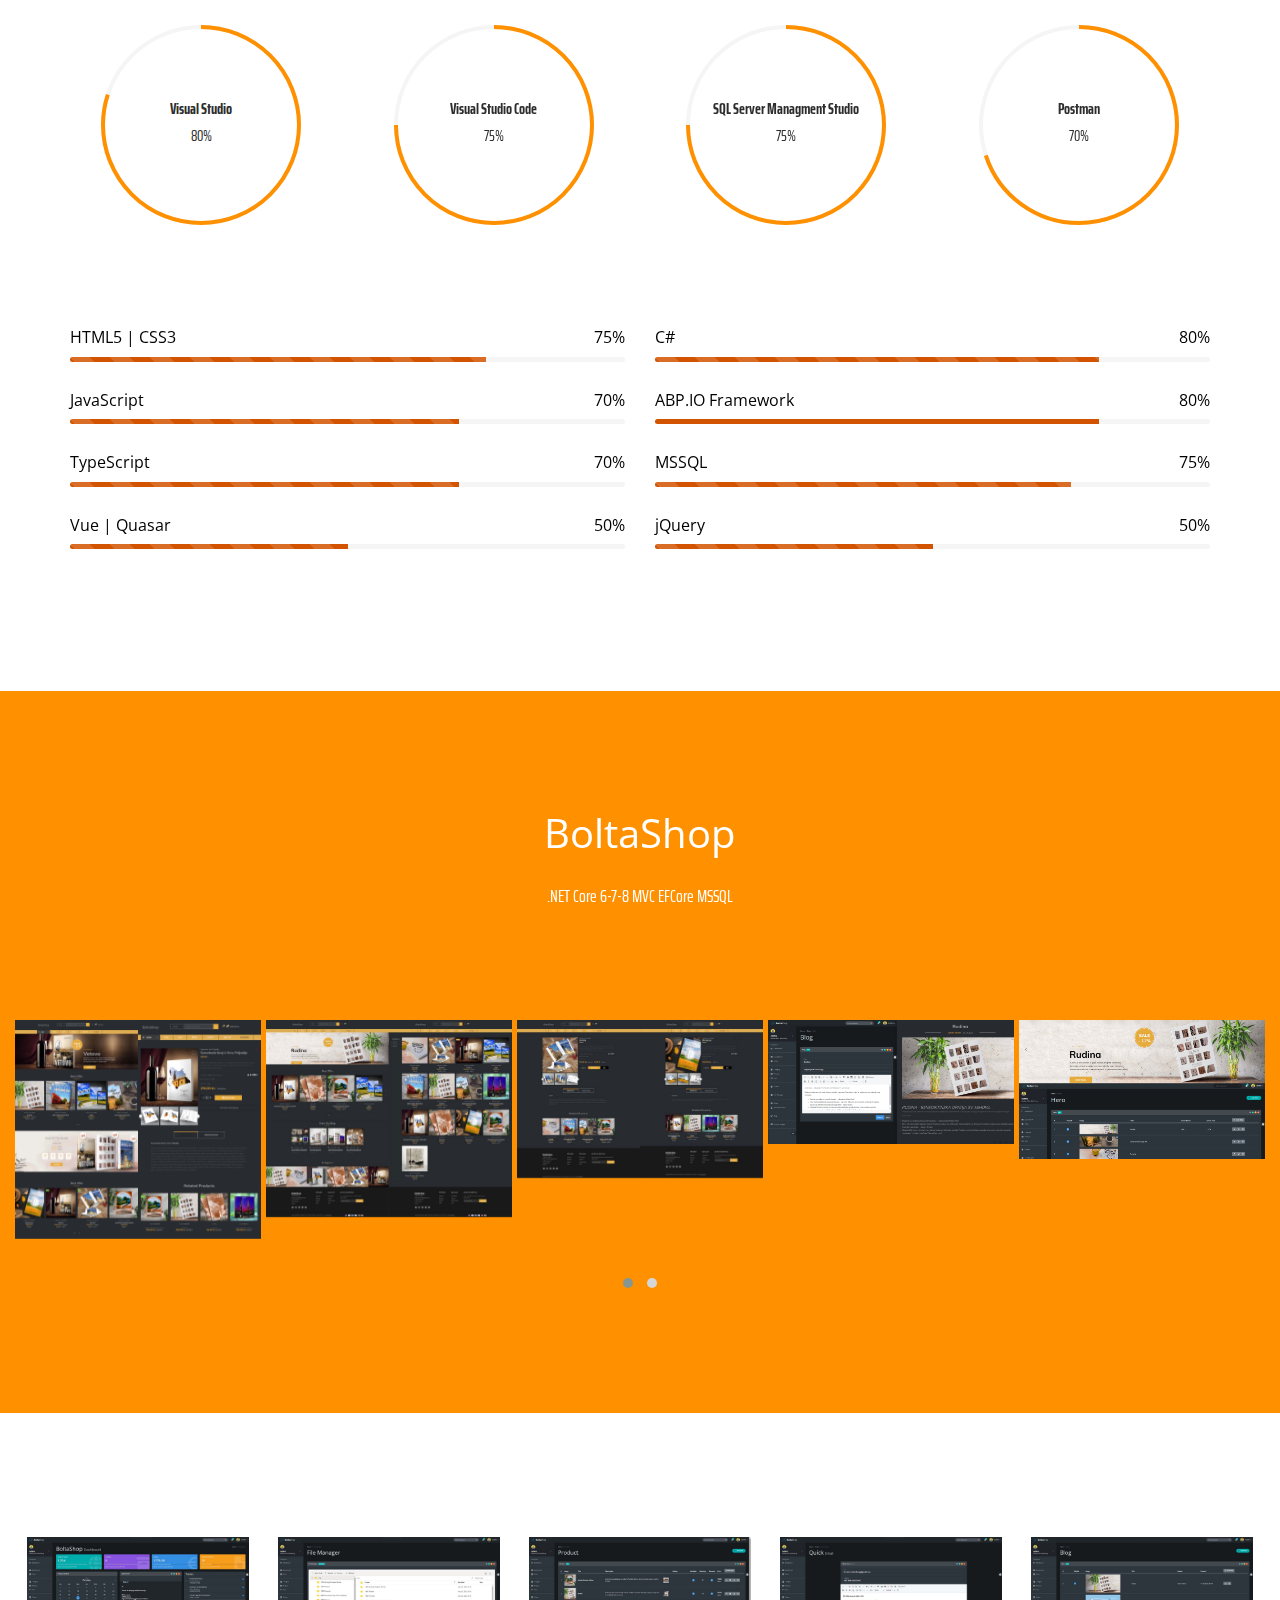
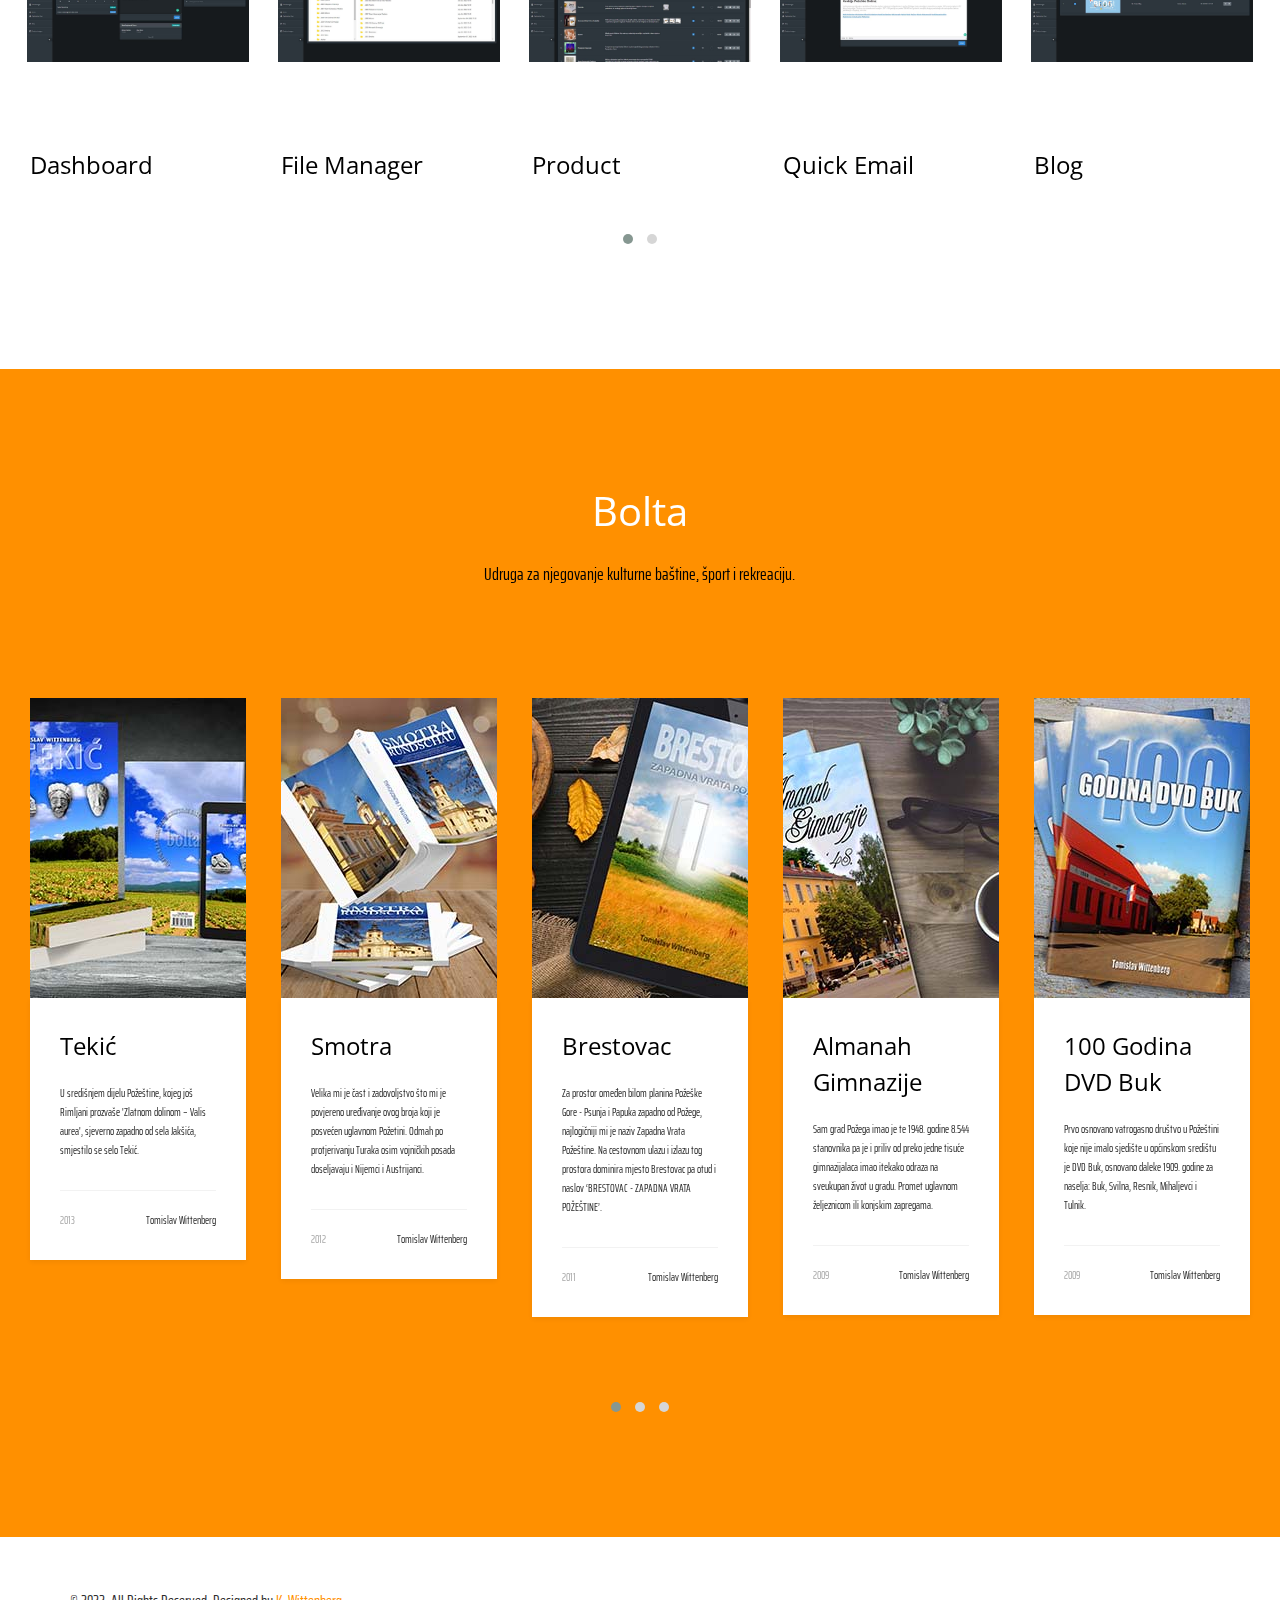
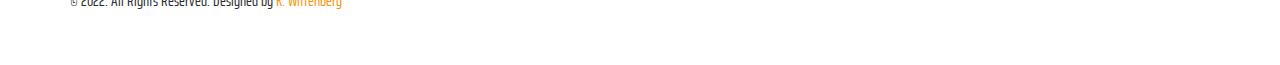
==== commit c4ad17bb: "update" ====
--- a/index.html
+++ b/index.html
@@ -57,8 +57,8 @@
                                 <p>
                                     <ul class="fh5co-social-icons">
                                         <!-- <li><a href="#"><i class="icon-twitter2"></i></a></li> -->
-                                        <li><a href="https://www.linkedin.com/in/kresimirwittenberg/"><i class="icon-linkedin2"></i></a></li>
-                                        <li><a href="https://github.com/KWittenberg"><i class="icon-github"></i></a></li>
+                                        <li><a href="https://www.linkedin.com/in/kresimirwittenberg/" target="_blank"><i class="icon-linkedin2"></i></a></li>
+                                        <li><a href="https://github.com/KWittenberg" target="_blank"><i class="icon-github"></i></a></li>
                                         <!-- <li><a href="https://www.facebook.com/kresimirwittenberg"><i class="icon-facebook2"></i></a></li>
                                         <li><a href="https://www.behance.net/kwittenberg"><i class="icon-behance2"></i></a></li>
                                         <li><a href="https://www.instagram.com/kresimirwittenberg/"><i class="icon-instagram2"></i></a></li> -->
@@ -241,7 +241,7 @@
                                     </div>
                                     <div class="timeline-body">
                                         <p>
-                                            <b>C# | .NET | ABP.Framework | Clean DDD | MSSQL</b><br />
+                                            <b>C# | .NET | ABP.Framework | ASP.NET WebAPI | Clean DDD | MSSQL</b><br />
                                             <b>Technologies & Frameworks:</b><br />
                                             ABP.Framework, Rich DDD, Entity Framework, SQL Server<br />
                                             Swagger & Postman, Azure & GitHub<br />
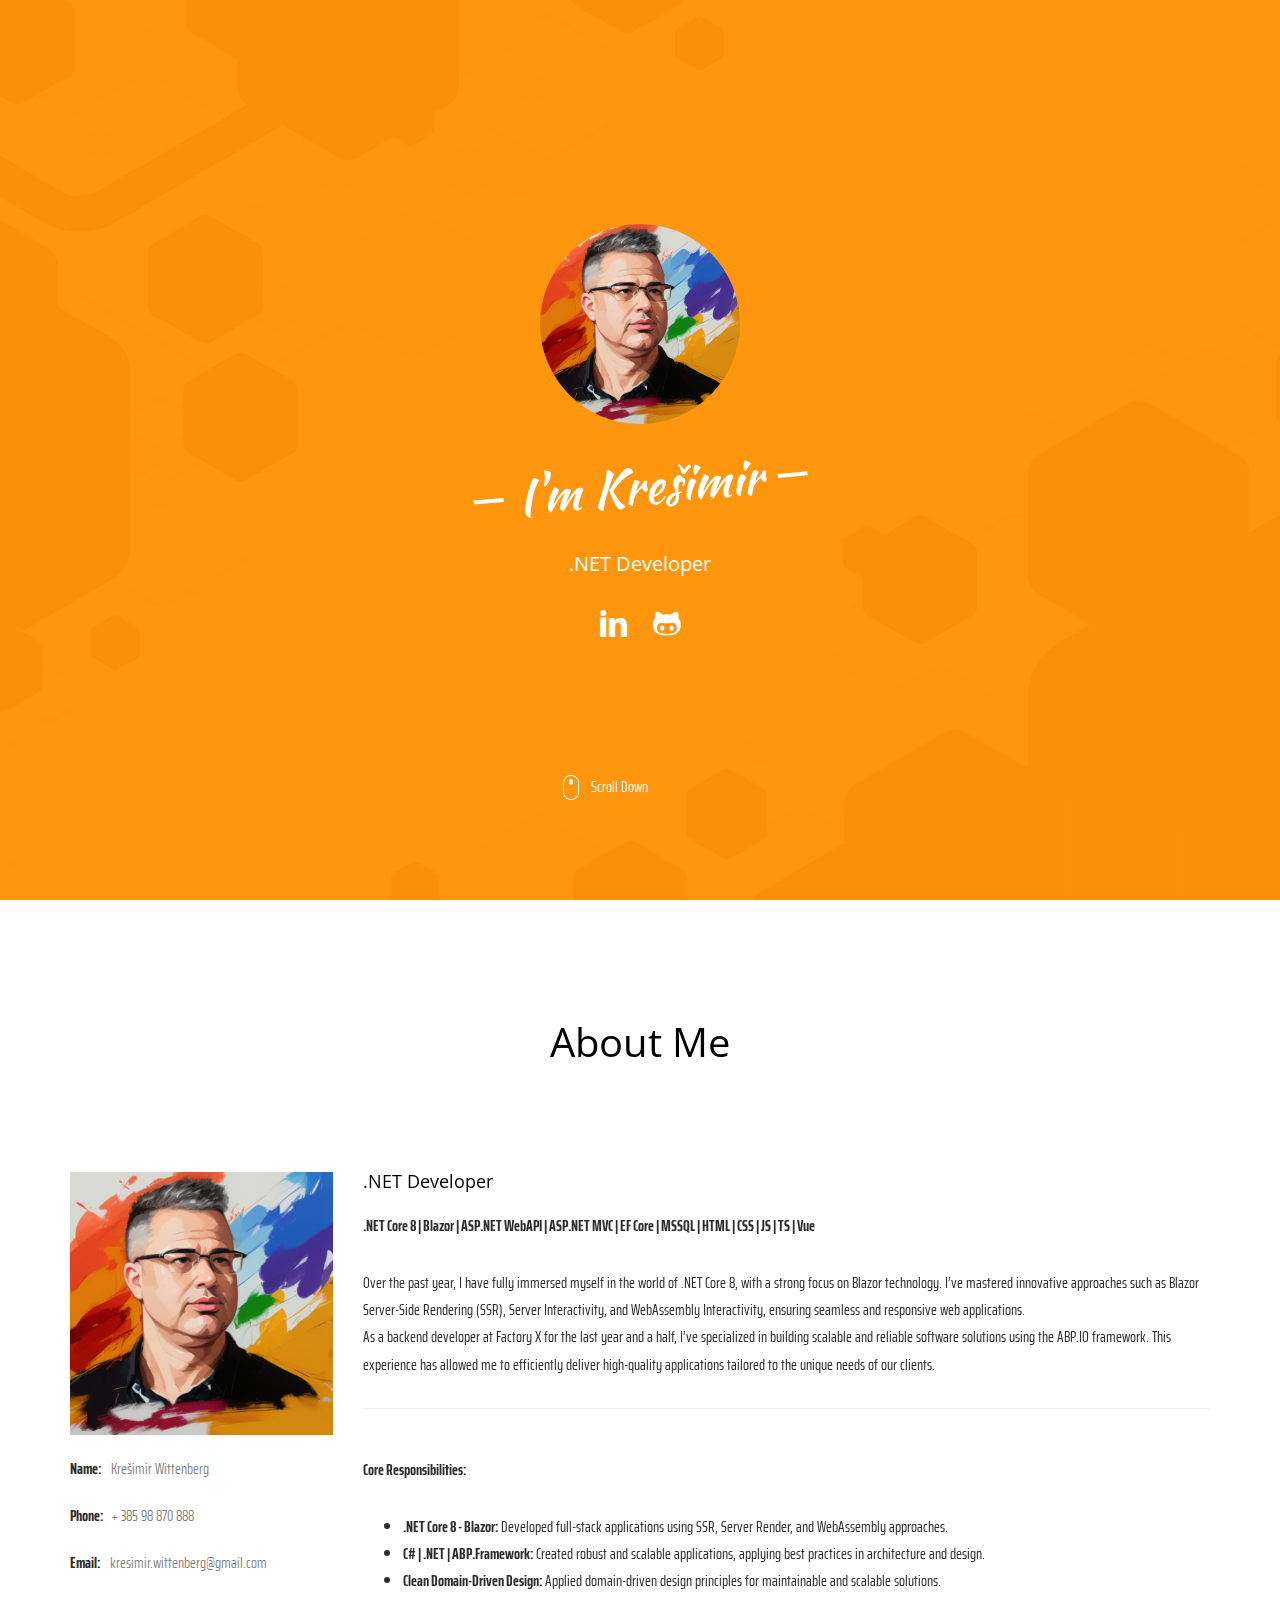
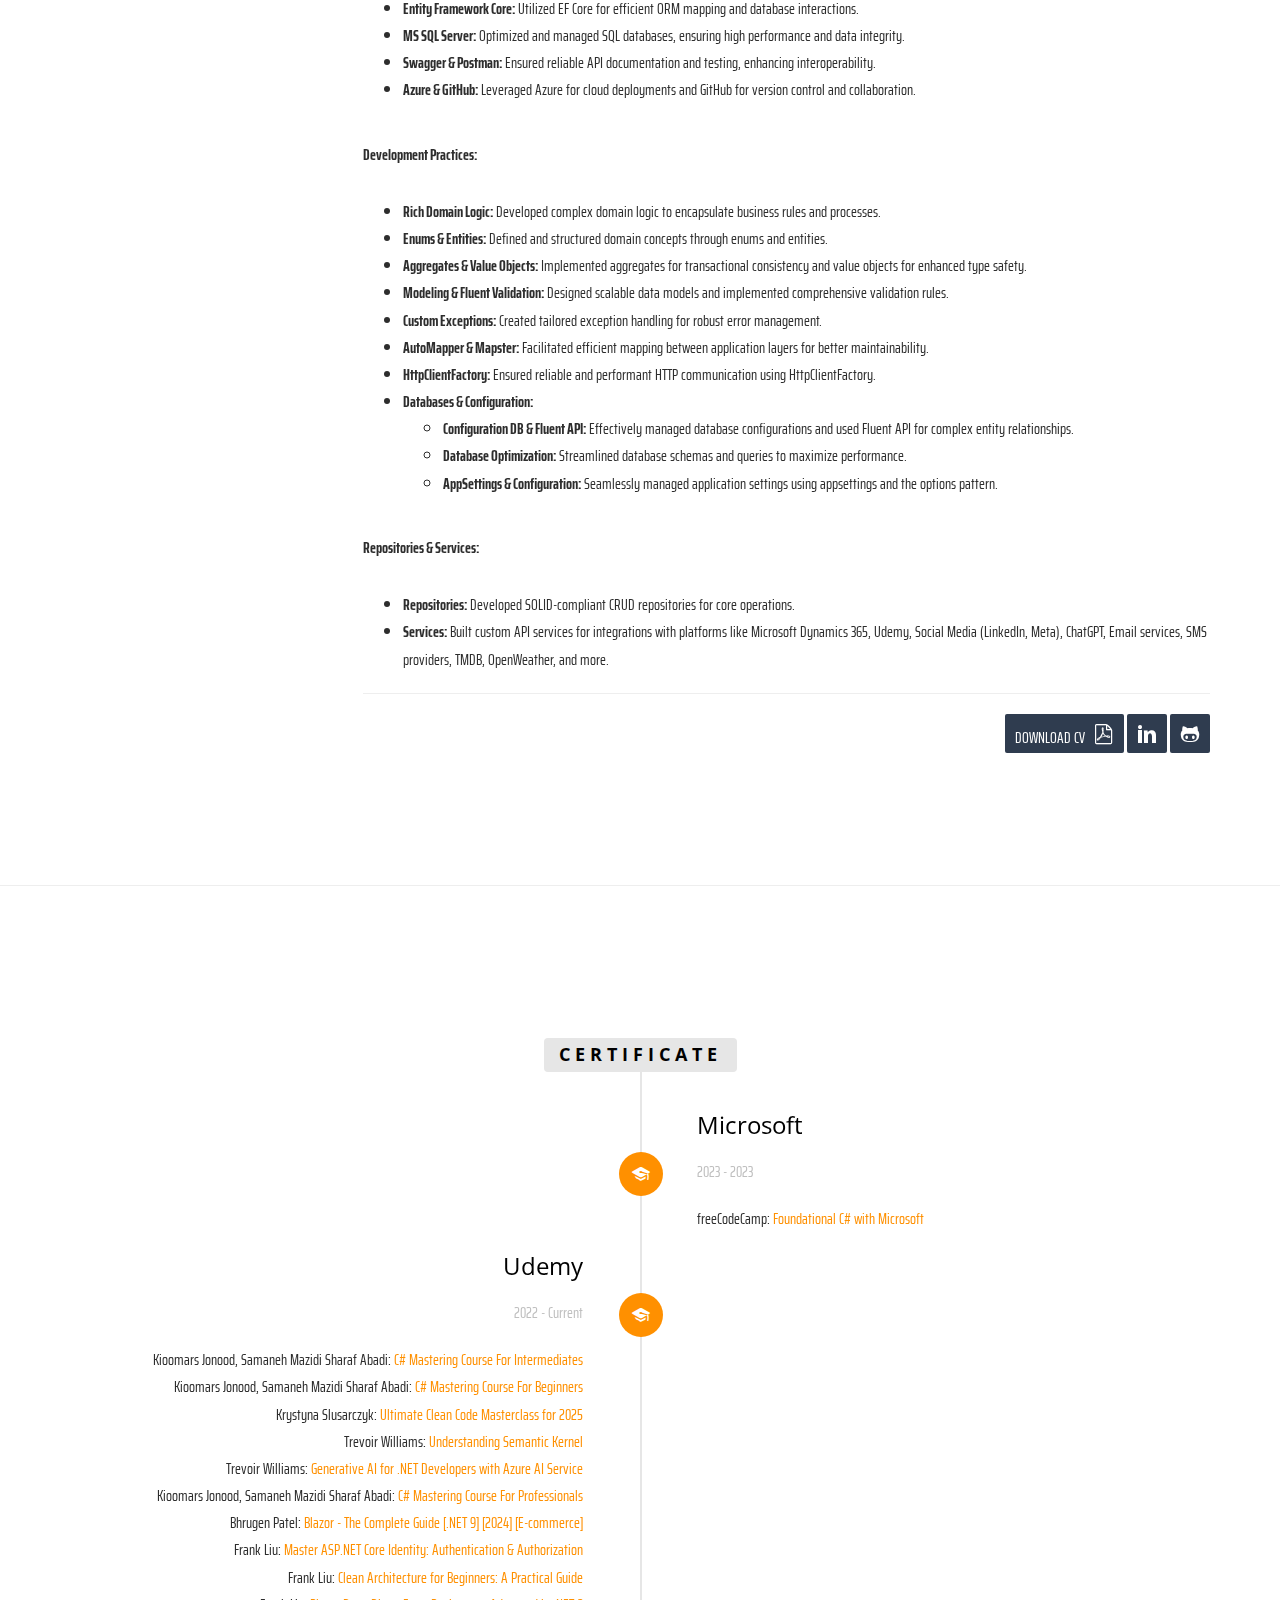
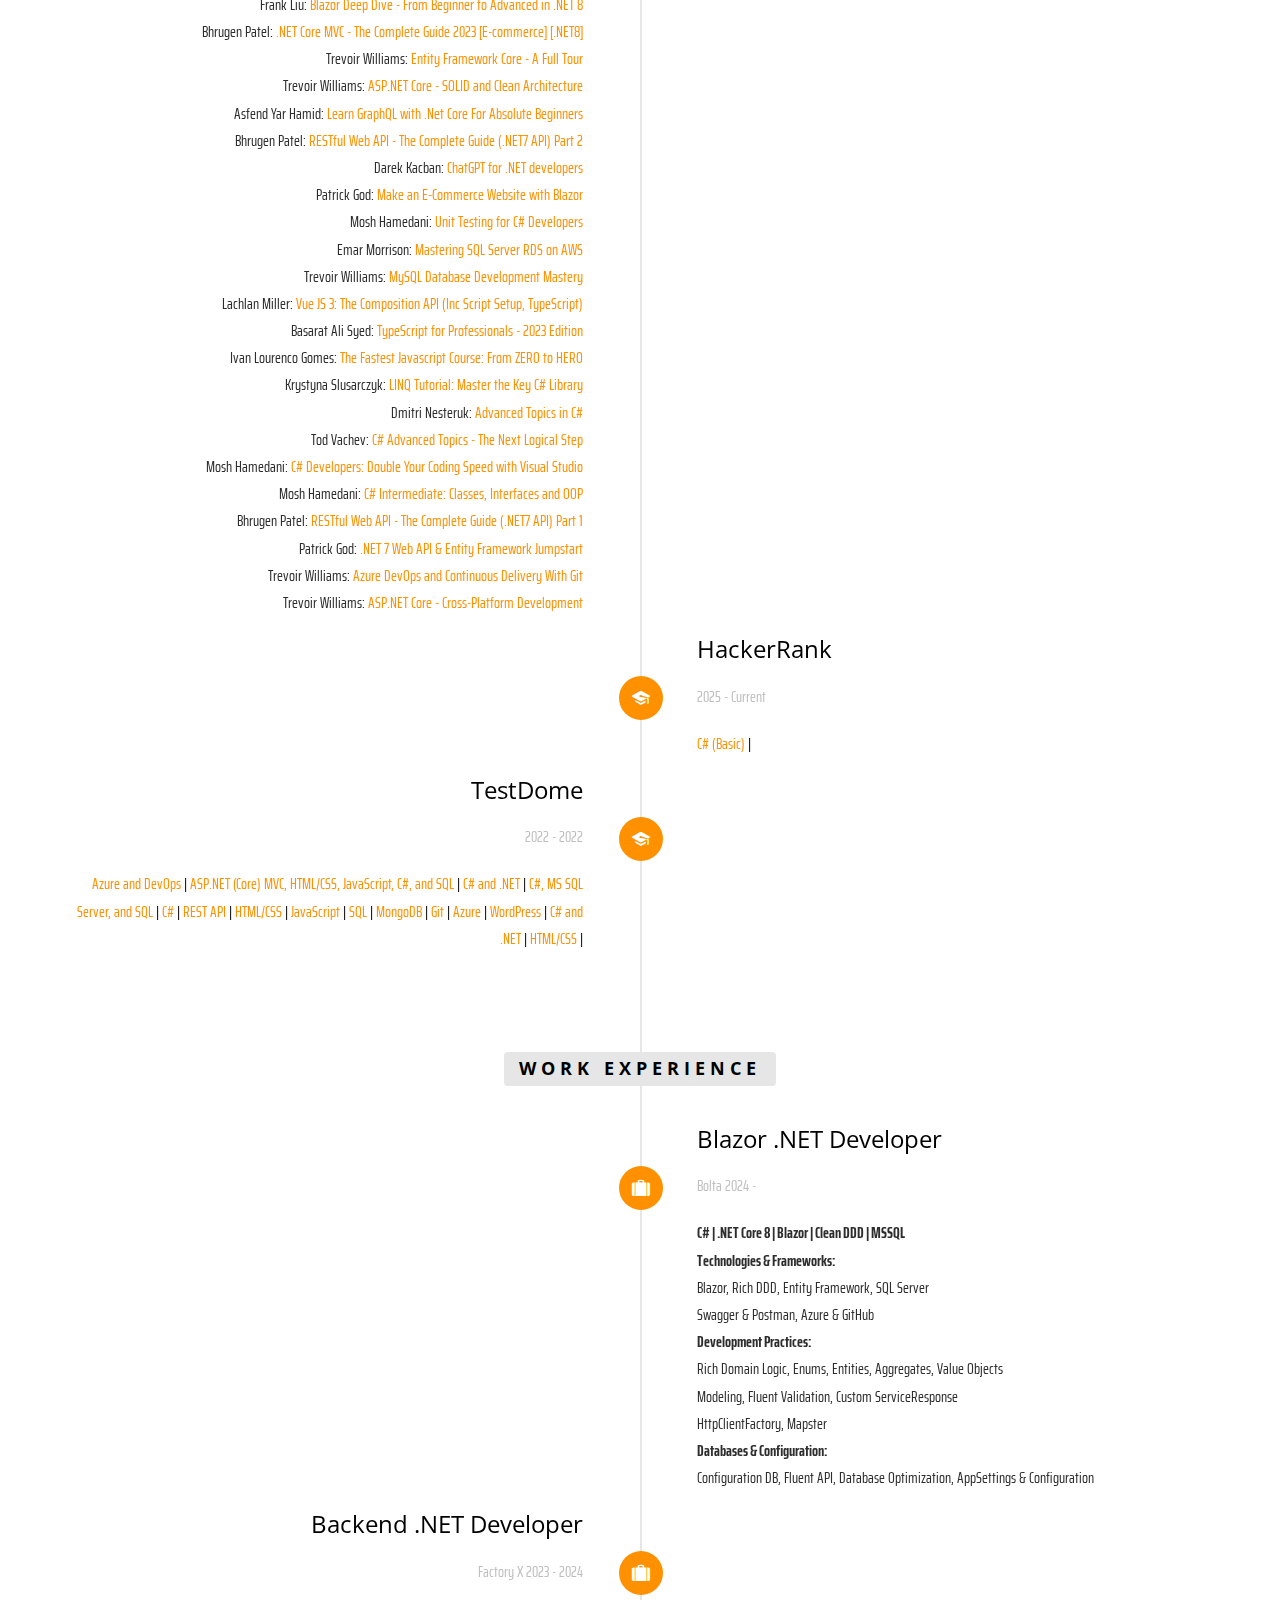
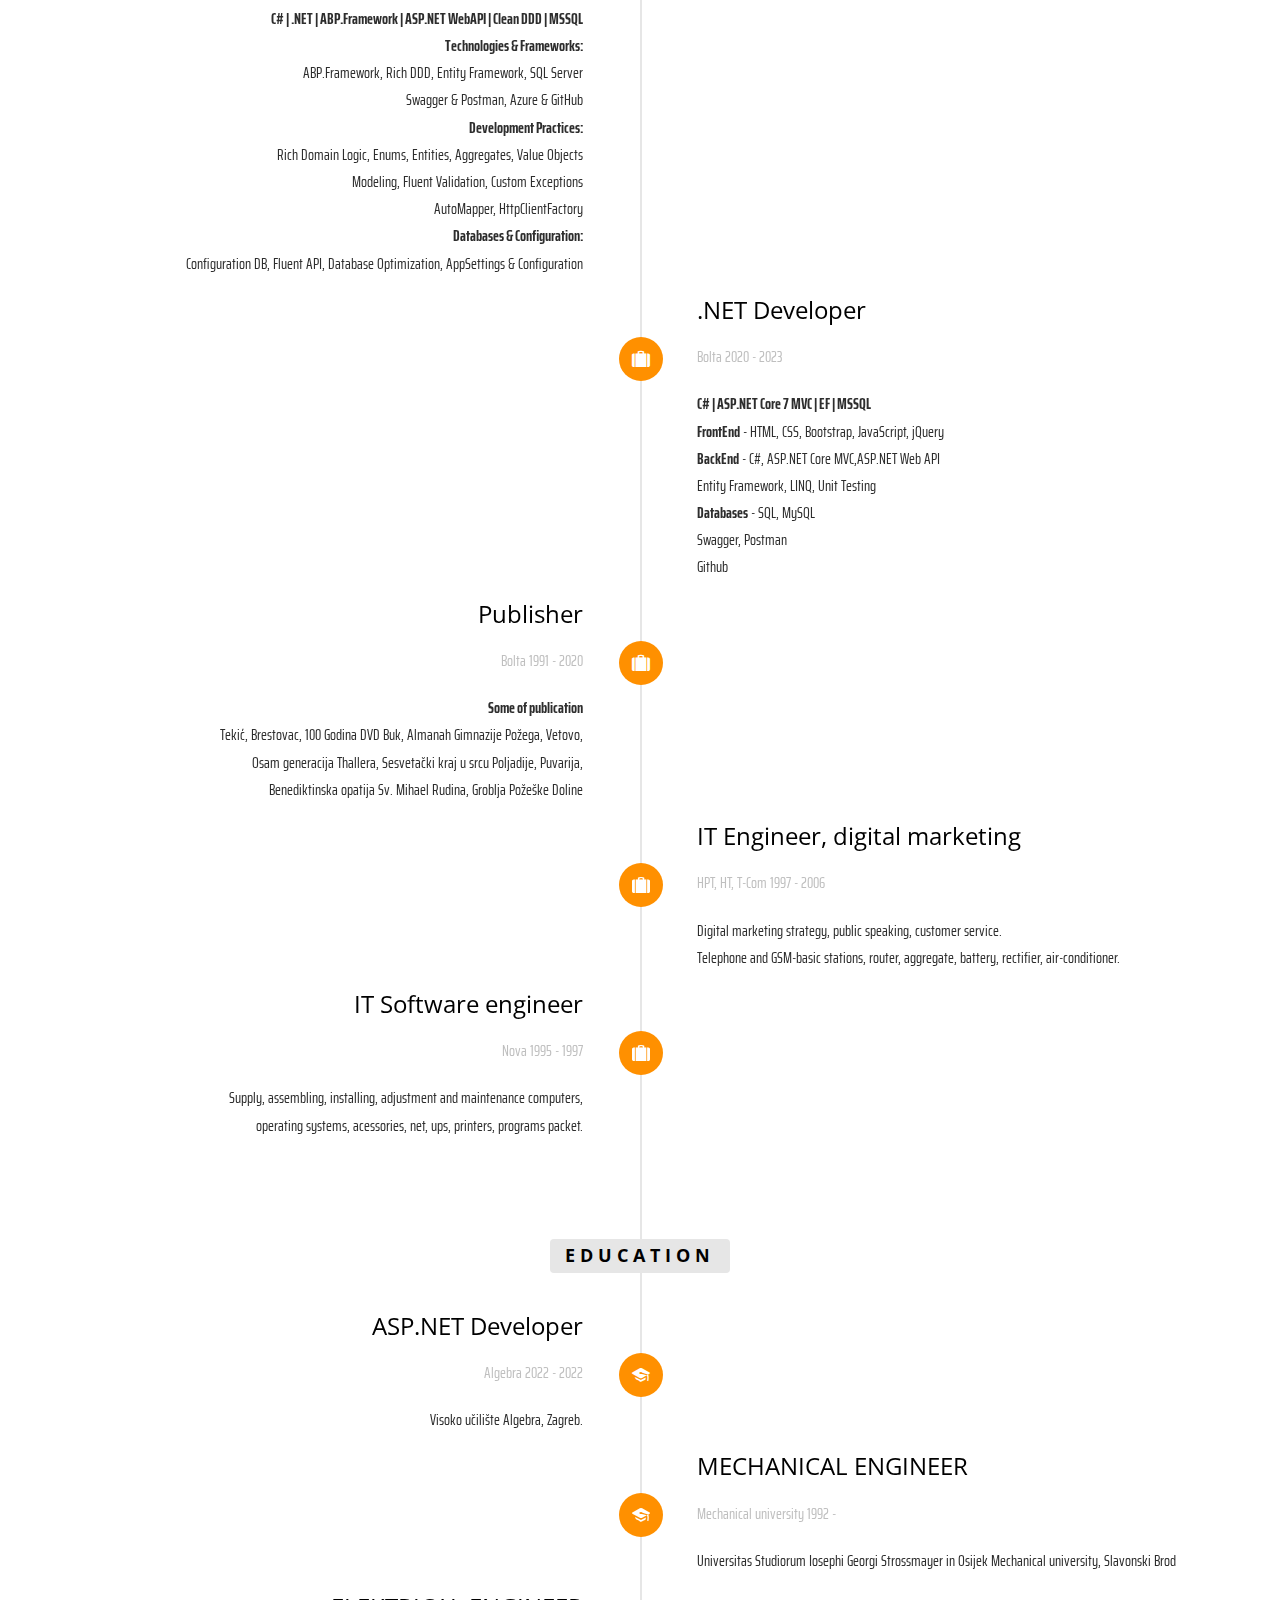
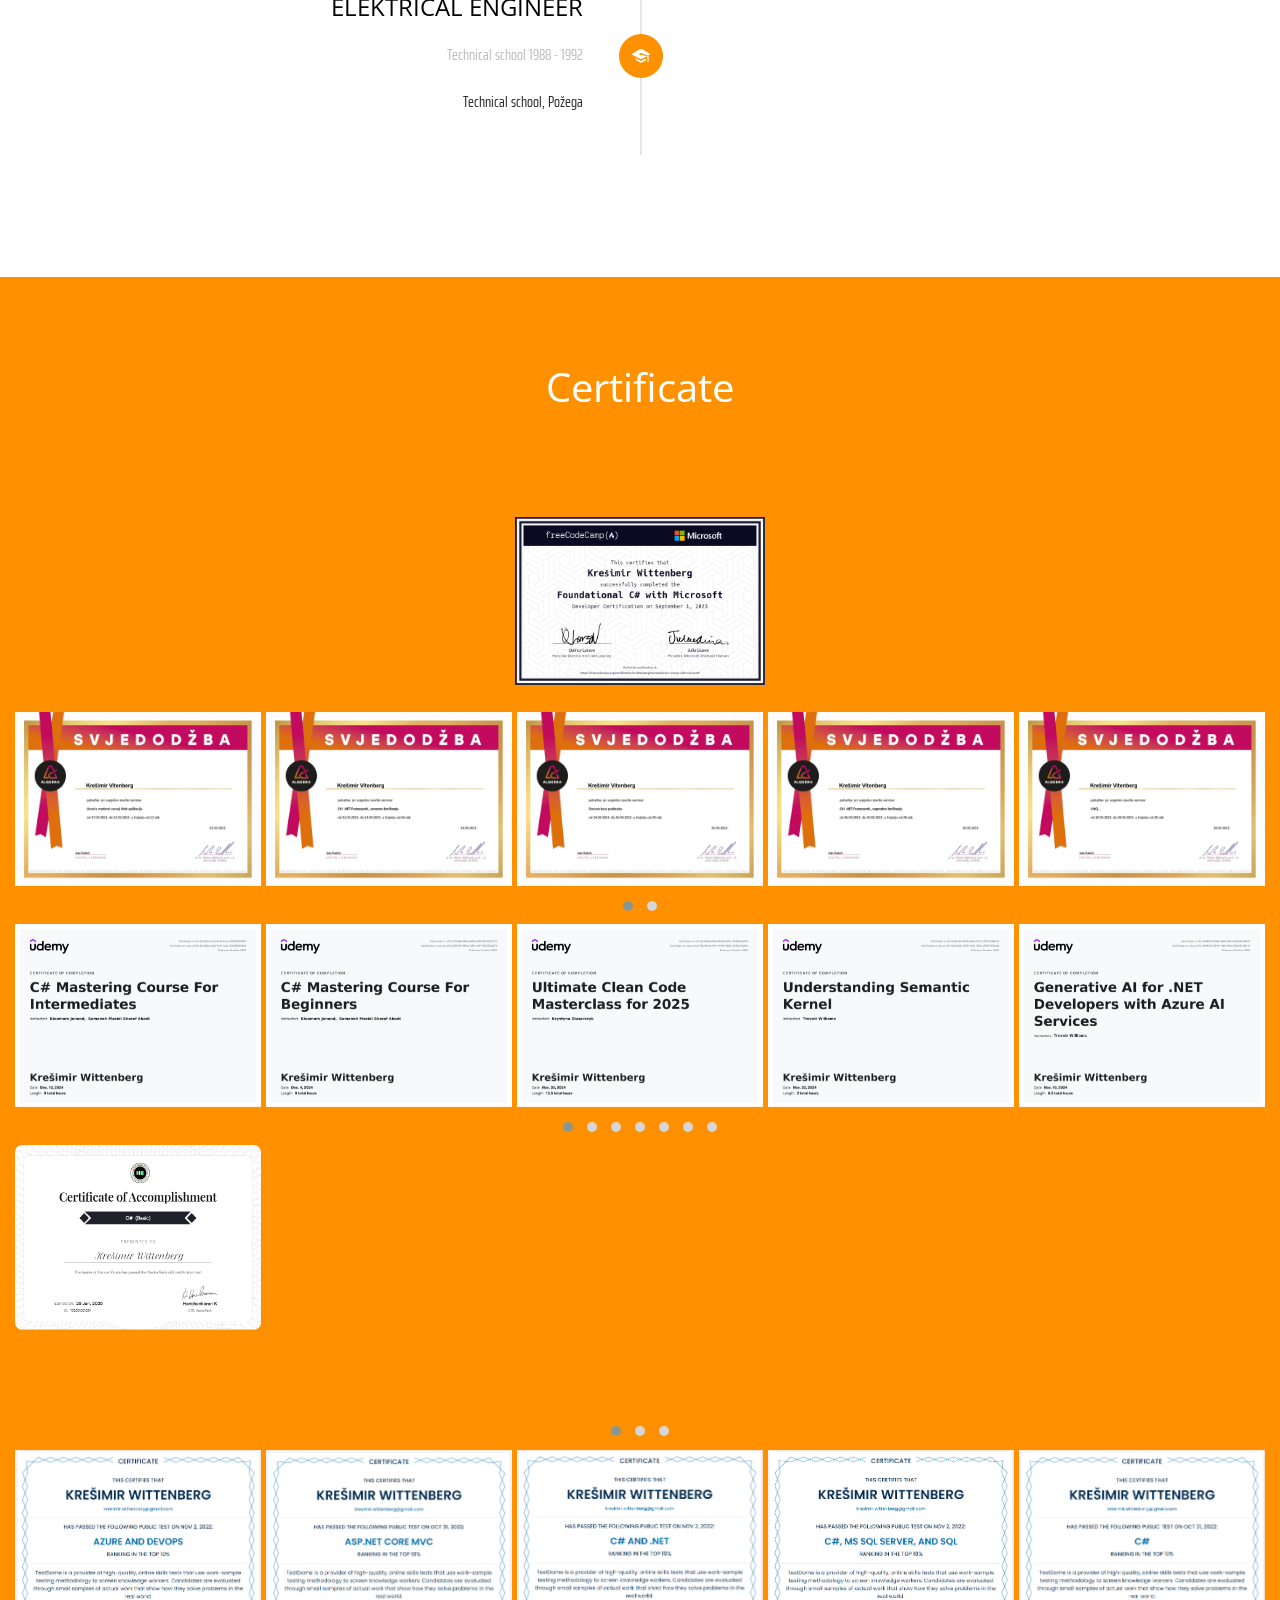
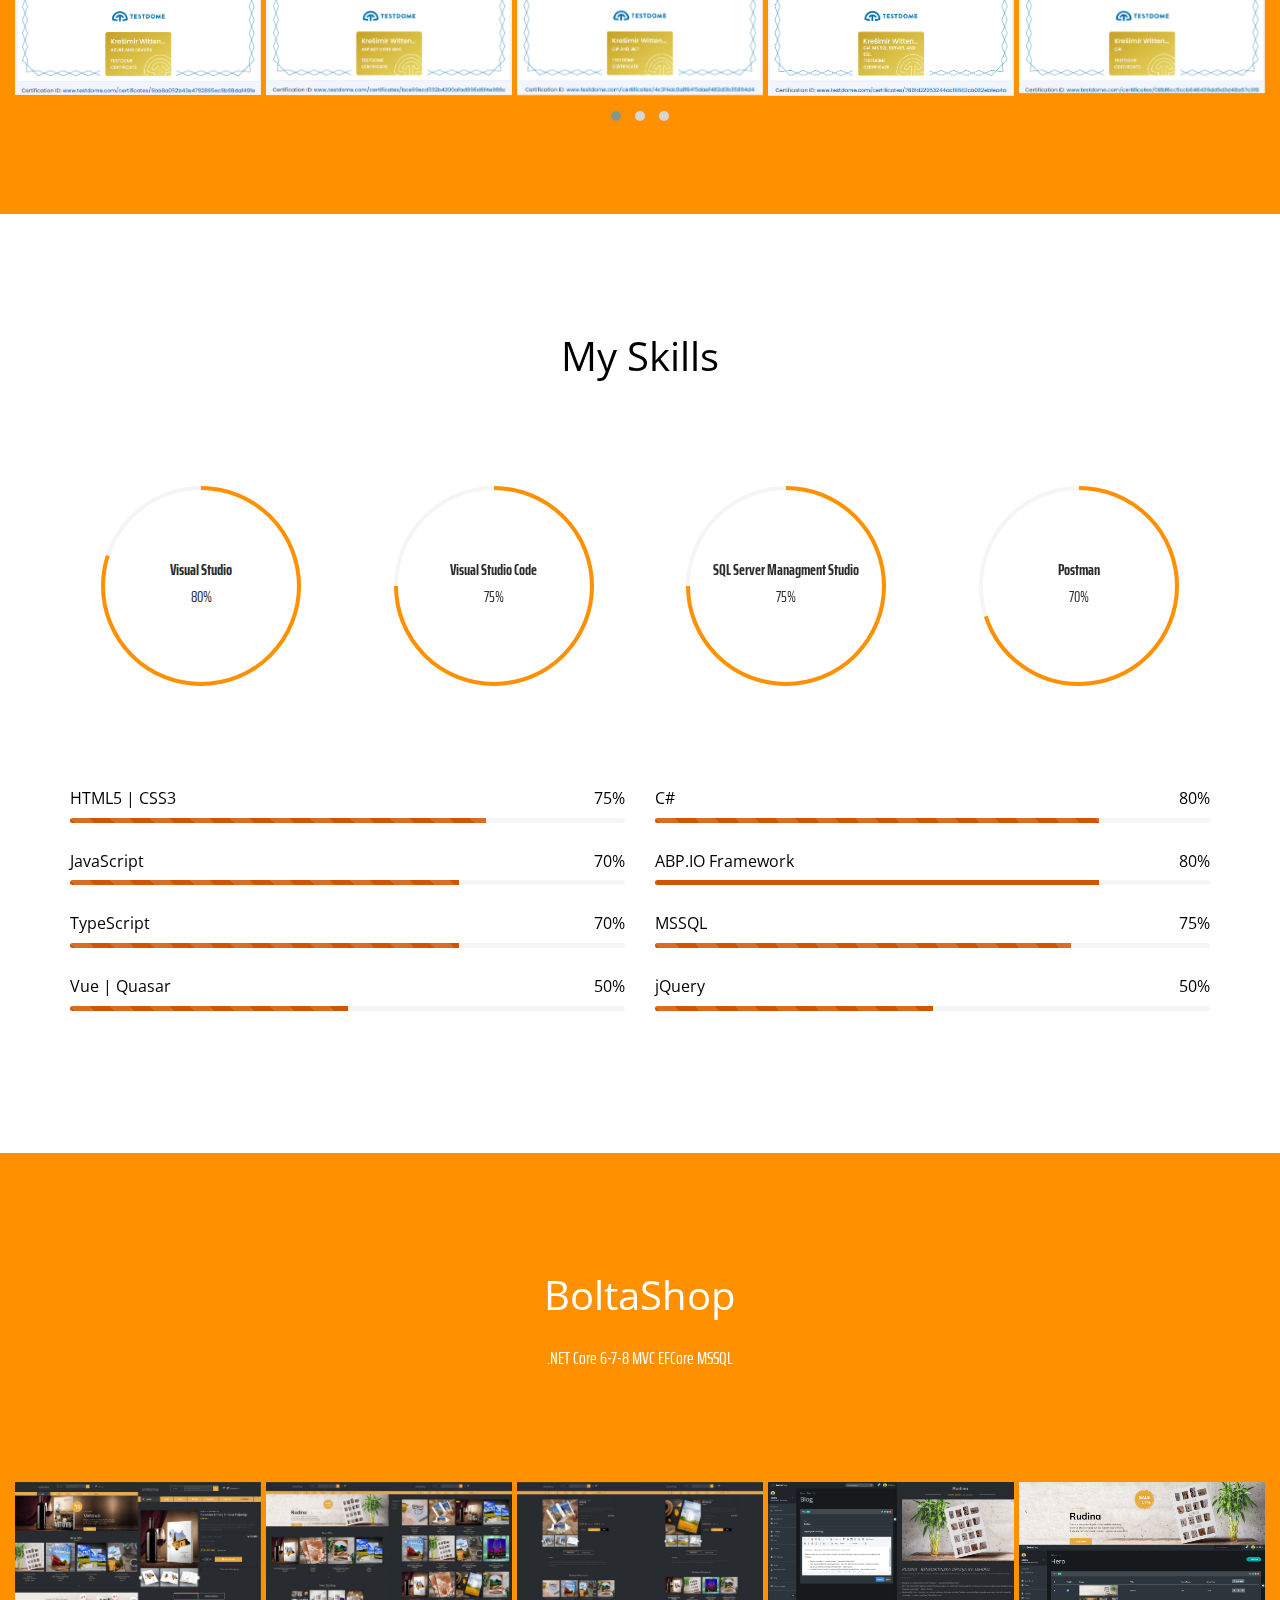
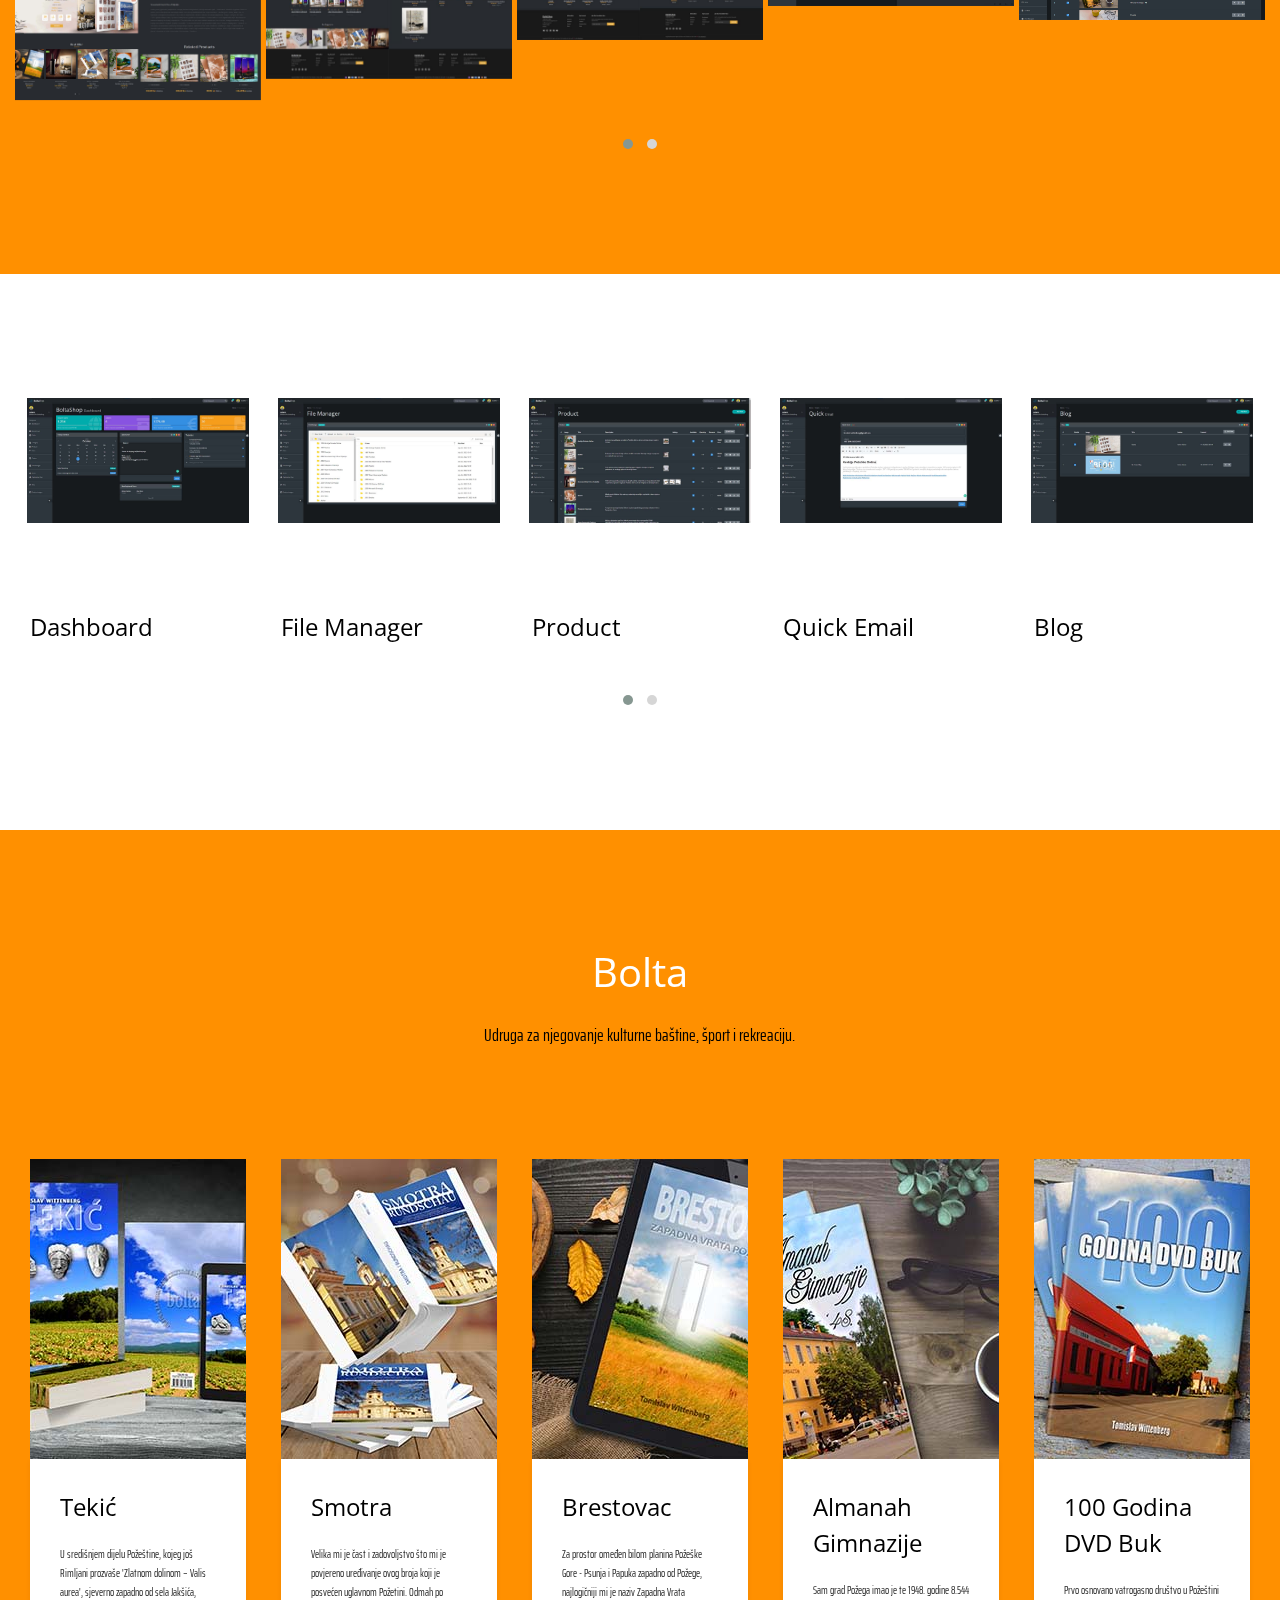
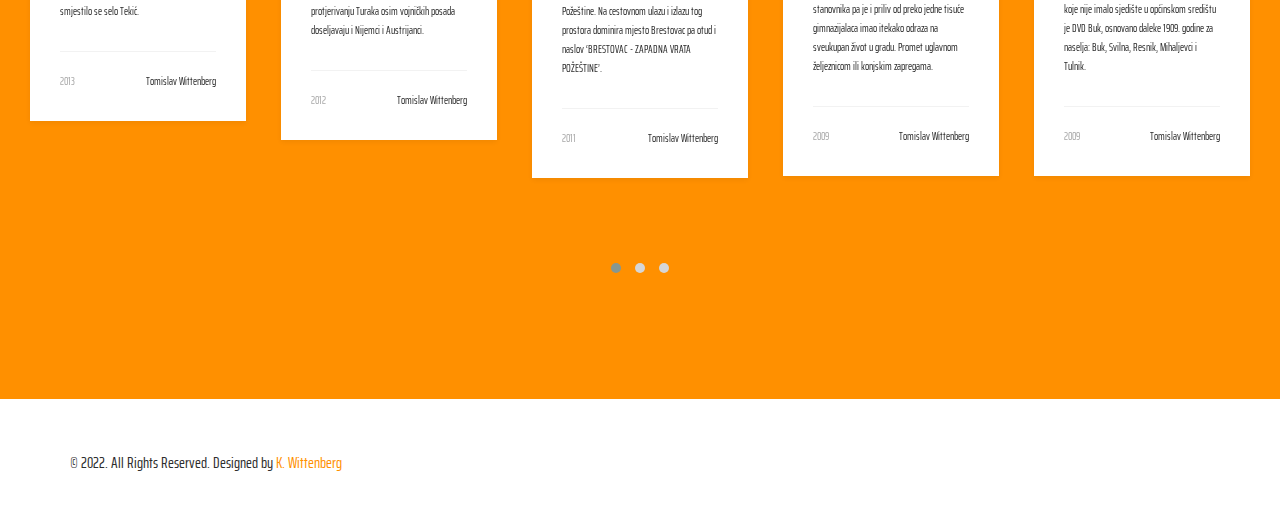
==== commit c8a14163: "add HackerRank" ====
--- a/index.html
+++ b/index.html
@@ -198,14 +198,33 @@
                                 <div class="timeline-badge"><i class="icon-graduation-cap"></i></div>
                                 <div class="timeline-panel">
                                     <div class="timeline-heading">
+                                        <h3 class="timeline-title">HackerRank</h3>
+                                        <span class="company">2025 - Current</span>
+                                    </div>
+                                    <div class="timeline-body">
+                                        <div id="certificateHackerRank"></div>
+                                    </div>
+                                </div>
+                            </li>
+
+                            <li class="animate-box timeline-unverted">
+                                <div class="timeline-badge"><i class="icon-graduation-cap"></i></div>
+                                <div class="timeline-panel">
+                                    <div class="timeline-heading">
                                         <h3 class="timeline-title">TestDome</h3>
                                         <span class="company">2022 - 2022</span>
                                     </div>
                                     <div class="timeline-body">
                                         <div id="certificateList"></div>
-                                    </div>
-                                </div>
-                            </li>
+
+                                    </div>
+                                </div>
+                            </li>
+
+
+
+
+
                             <li class="timeline-heading text-center animate-box" style="margin-top: 100px;">
                                 <div><h3>Work Experience</h3></div>
                             </li>
@@ -386,6 +405,9 @@
                     <!-- END Algebra -->
                     <!-- START Udemy -->
                     <div id="carouselUdemy"></div>
+                    <!-- END Udemy -->
+                    <!-- START HackerRange -->
+                    <div id="carouselHackerRank"></div>
                     <!-- END Udemy -->
                     <!-- START TestDome -->
                     <div id="carouselTestDomeBadge"></div>
--- a/css/style.css
+++ b/css/style.css
@@ -1502,4 +1502,4 @@
   height: 300px; */
 /*background-image: url("images/bg.svg");*/ /* Postavite pozadinsku sliku */
 /*opacity: 1;*/ /* Postavite prozirnost na 50% */
-/*}*/
+/*}*/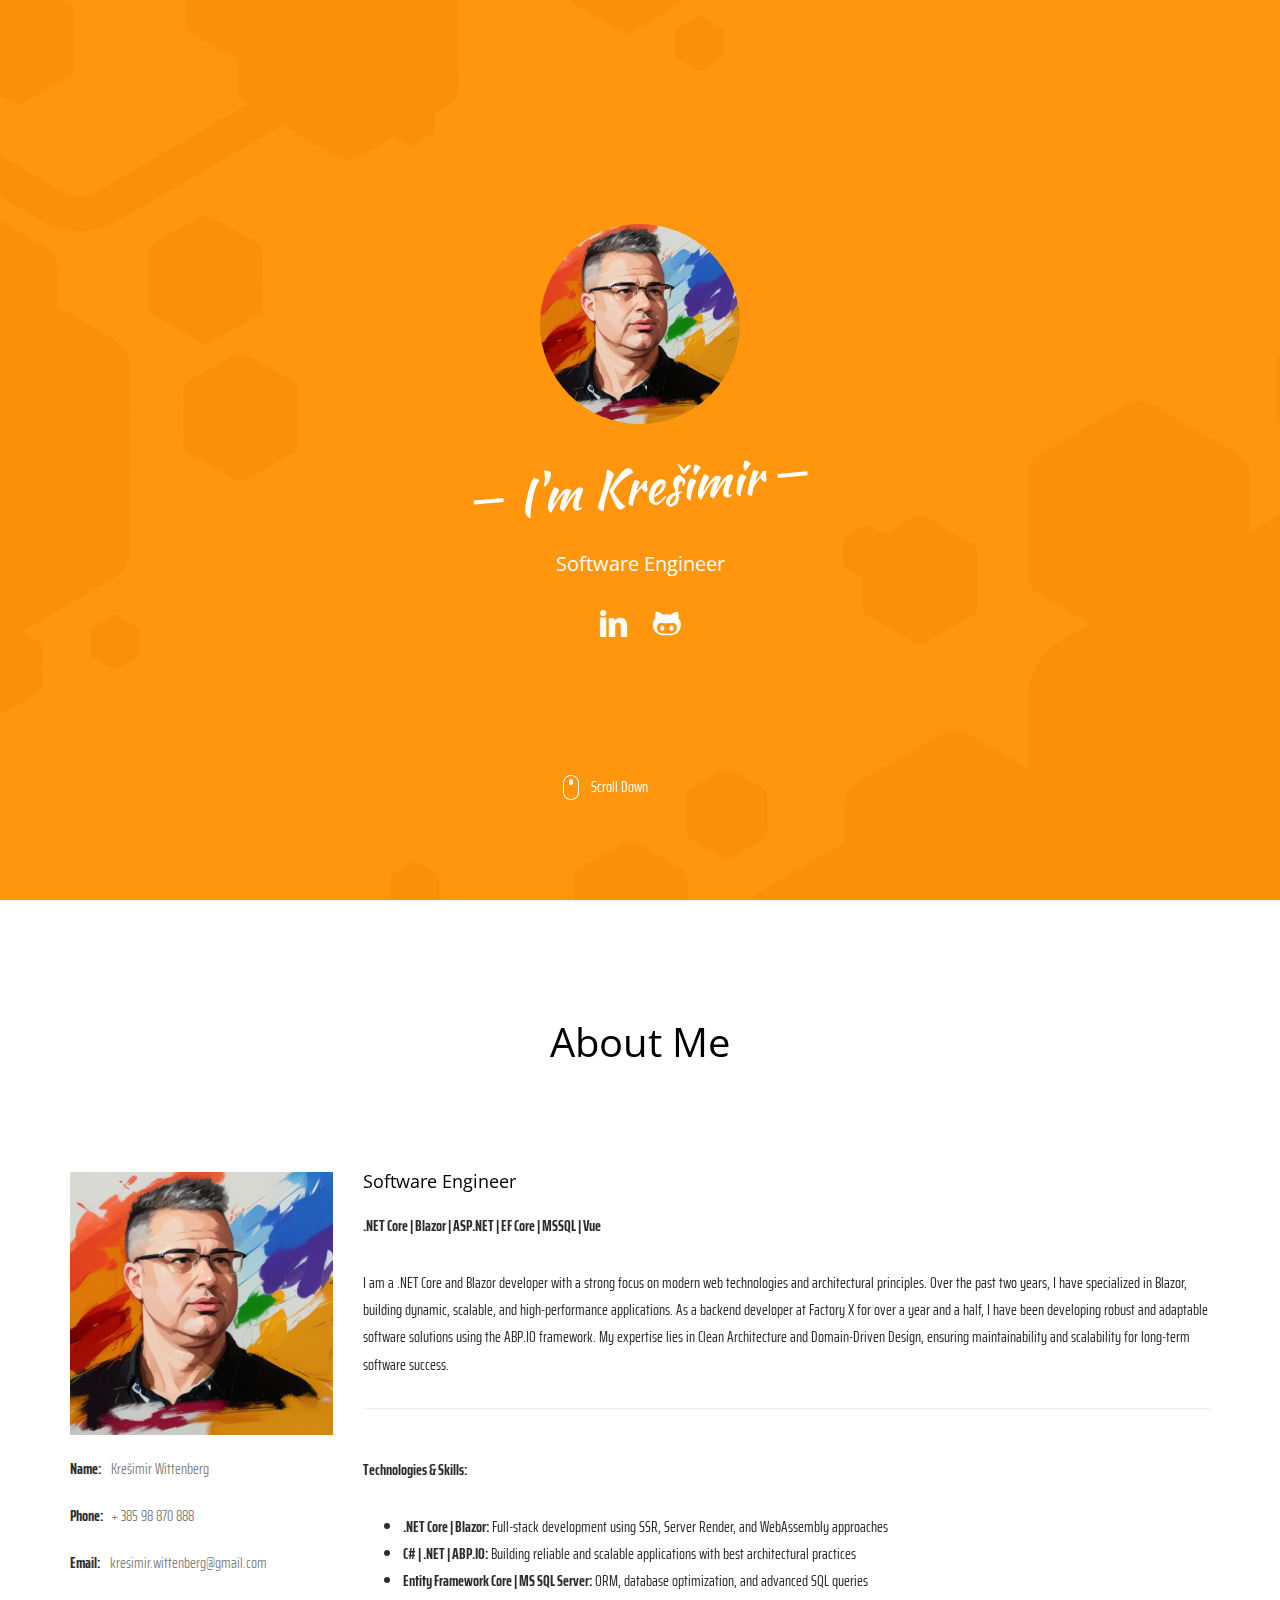
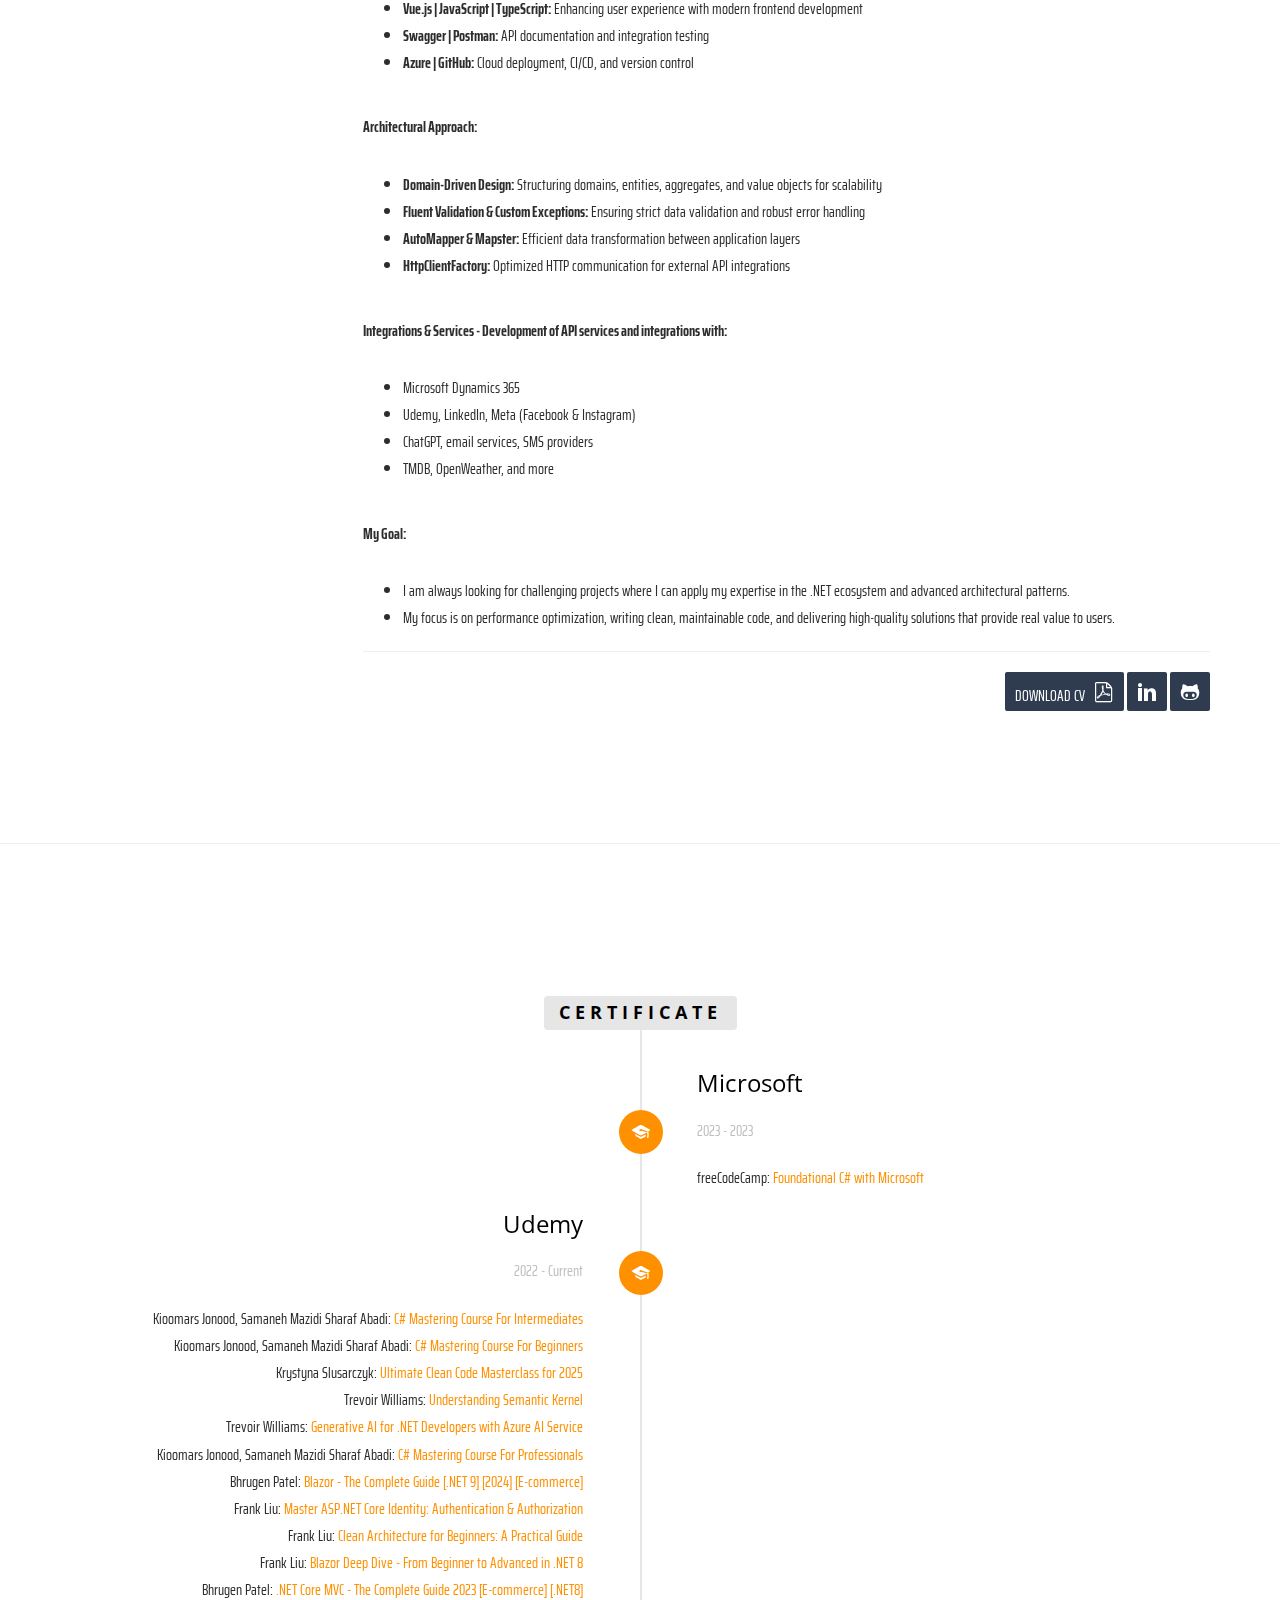
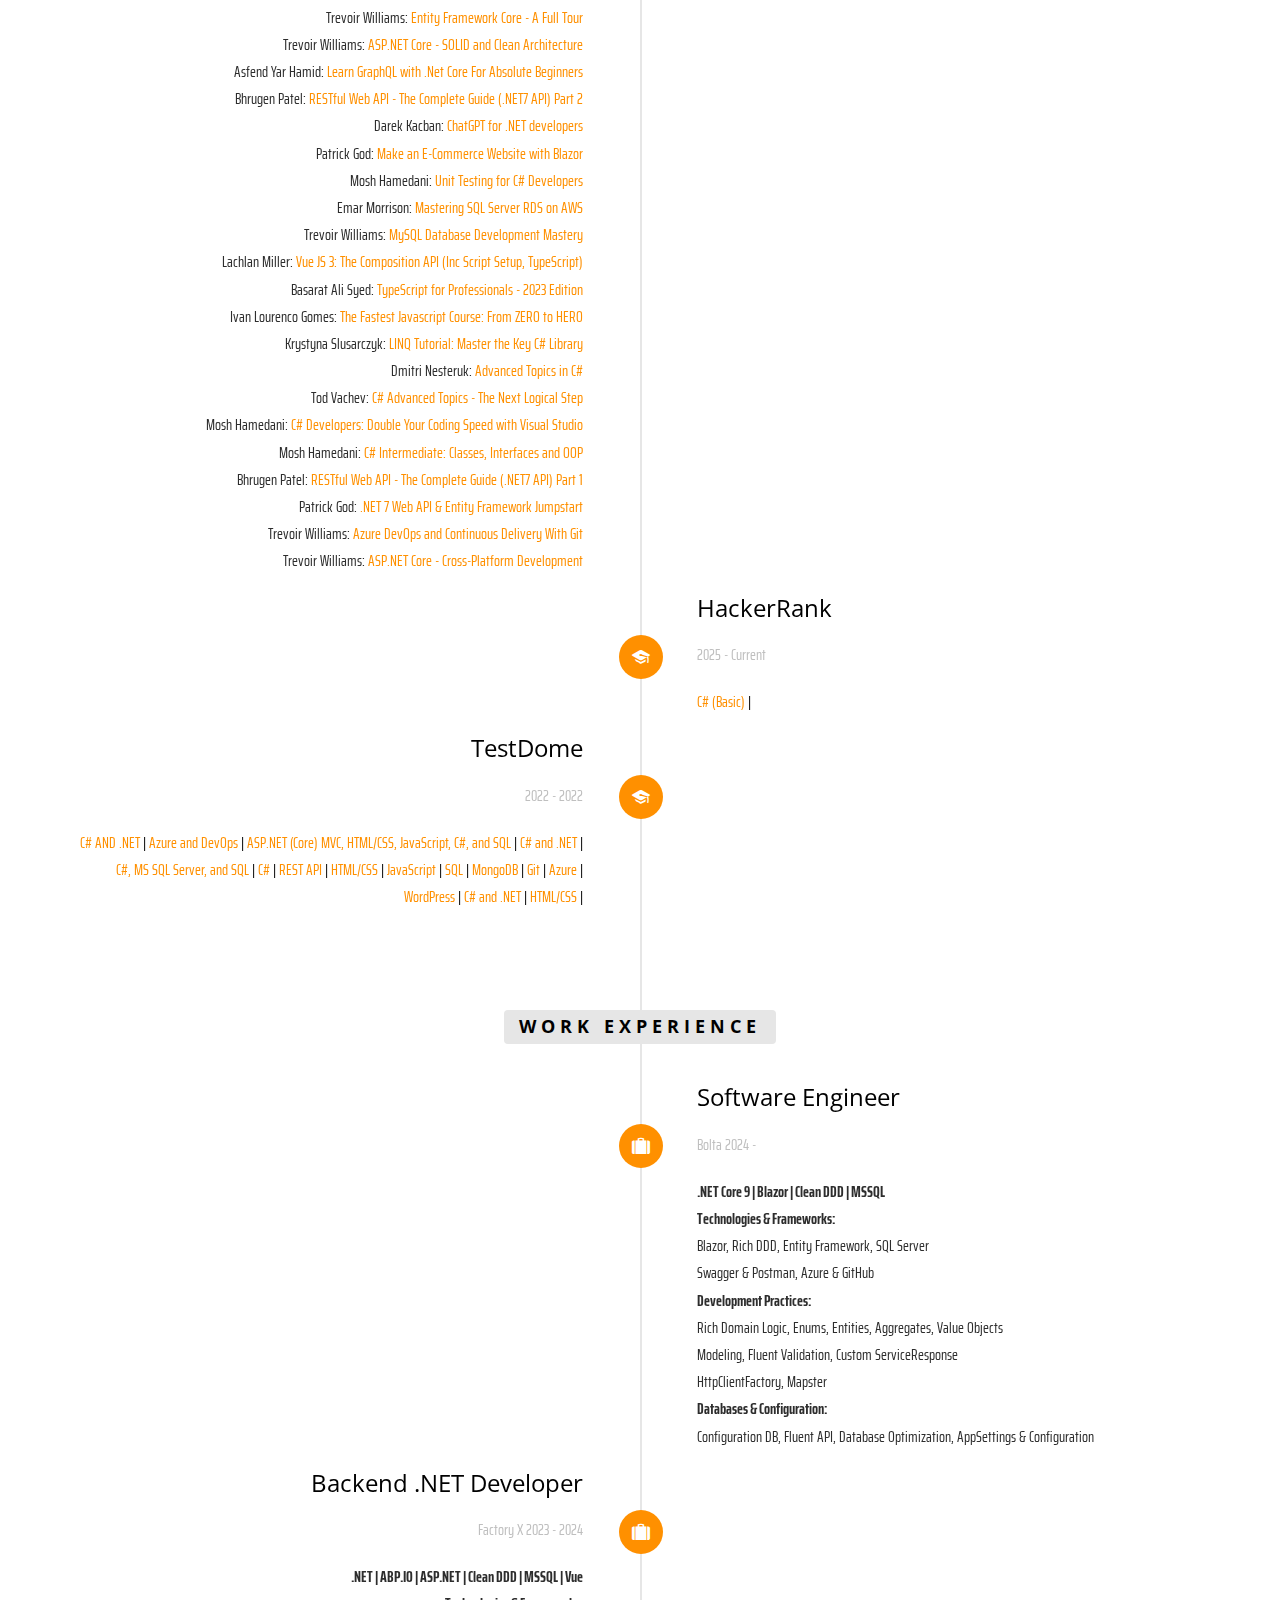
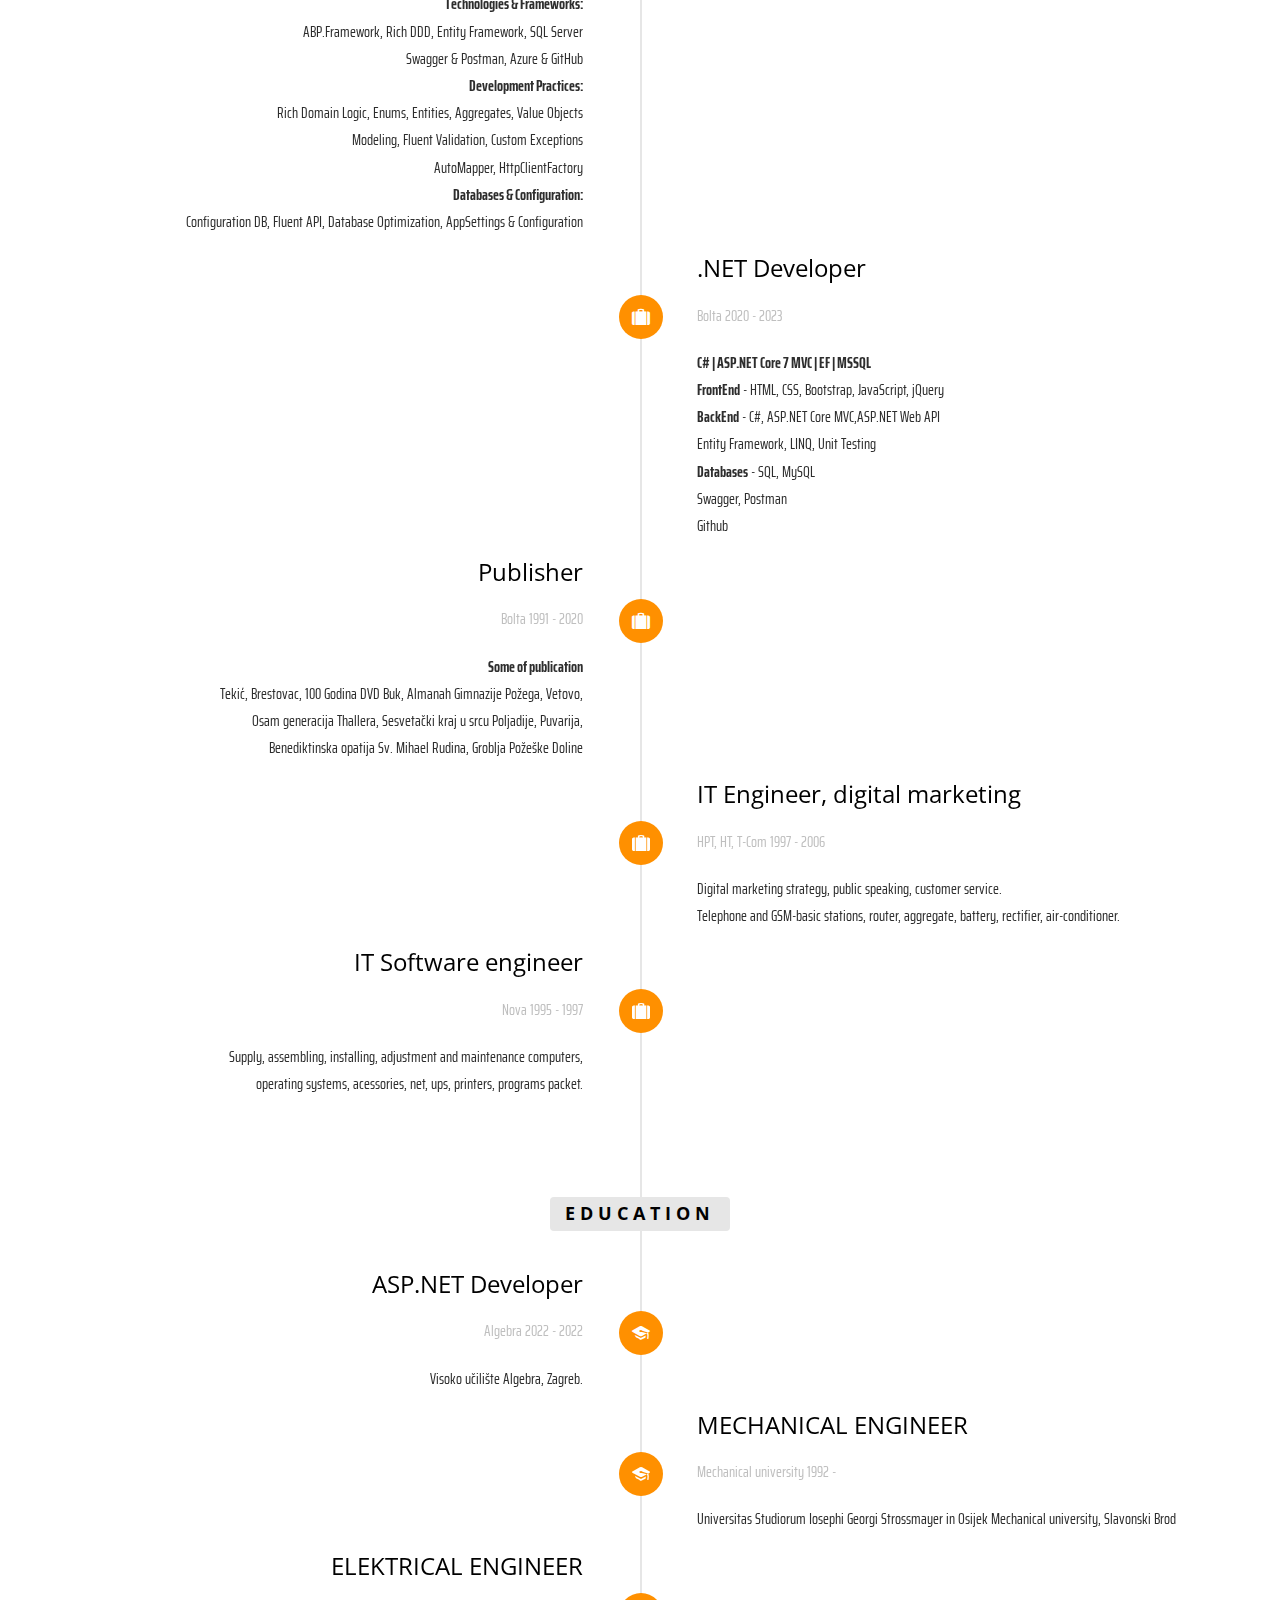
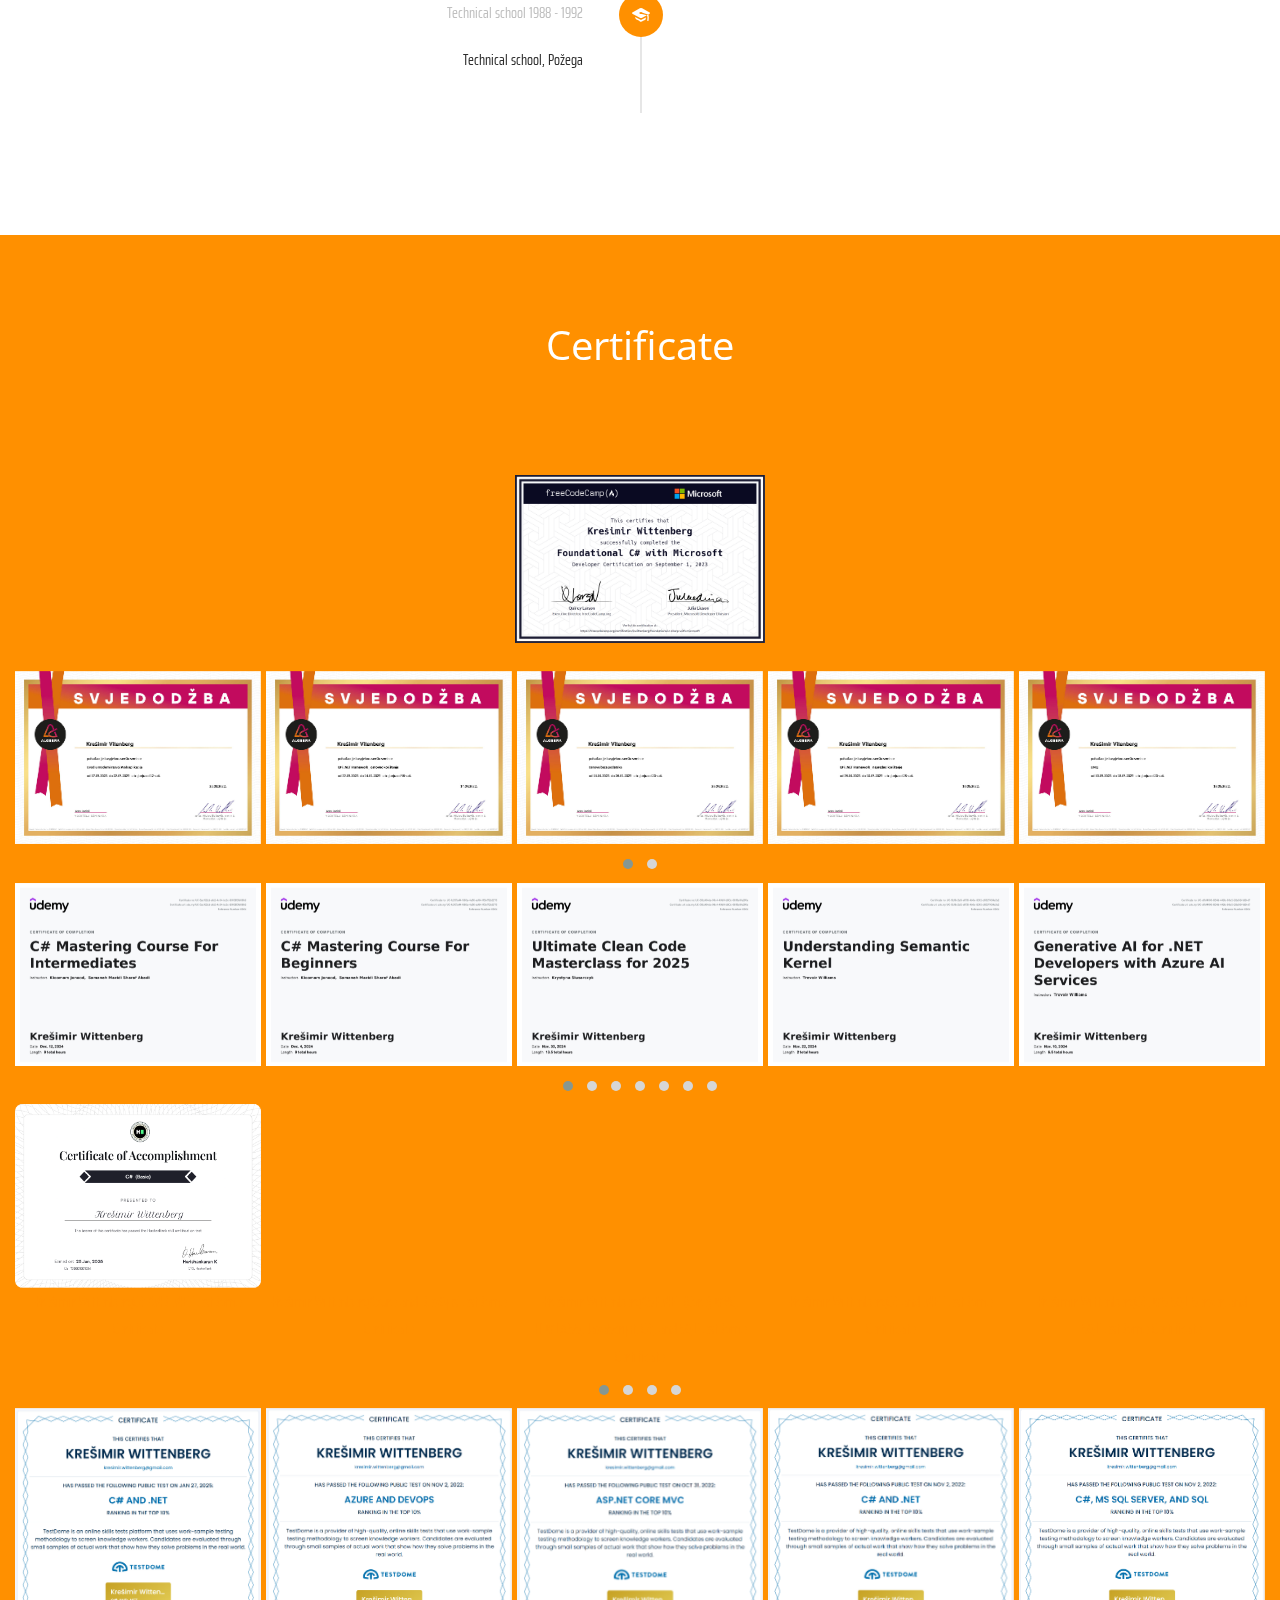
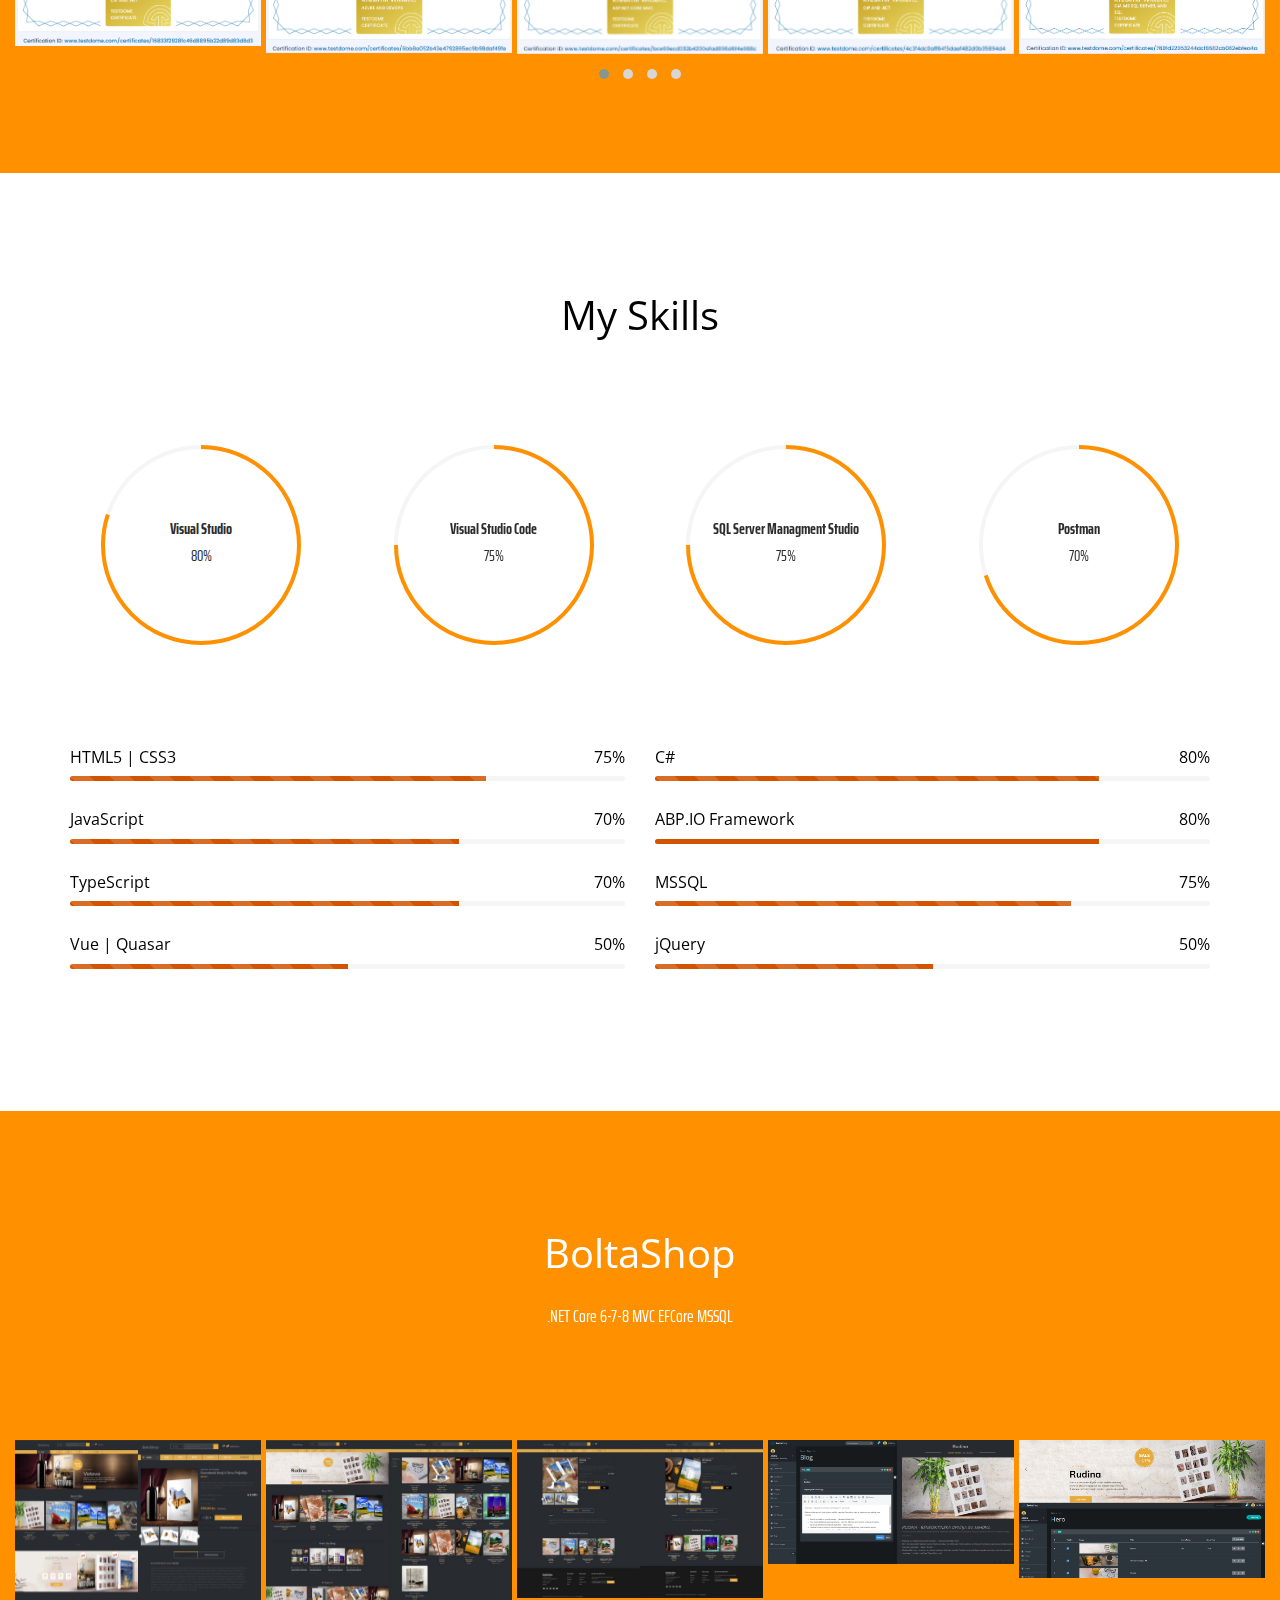
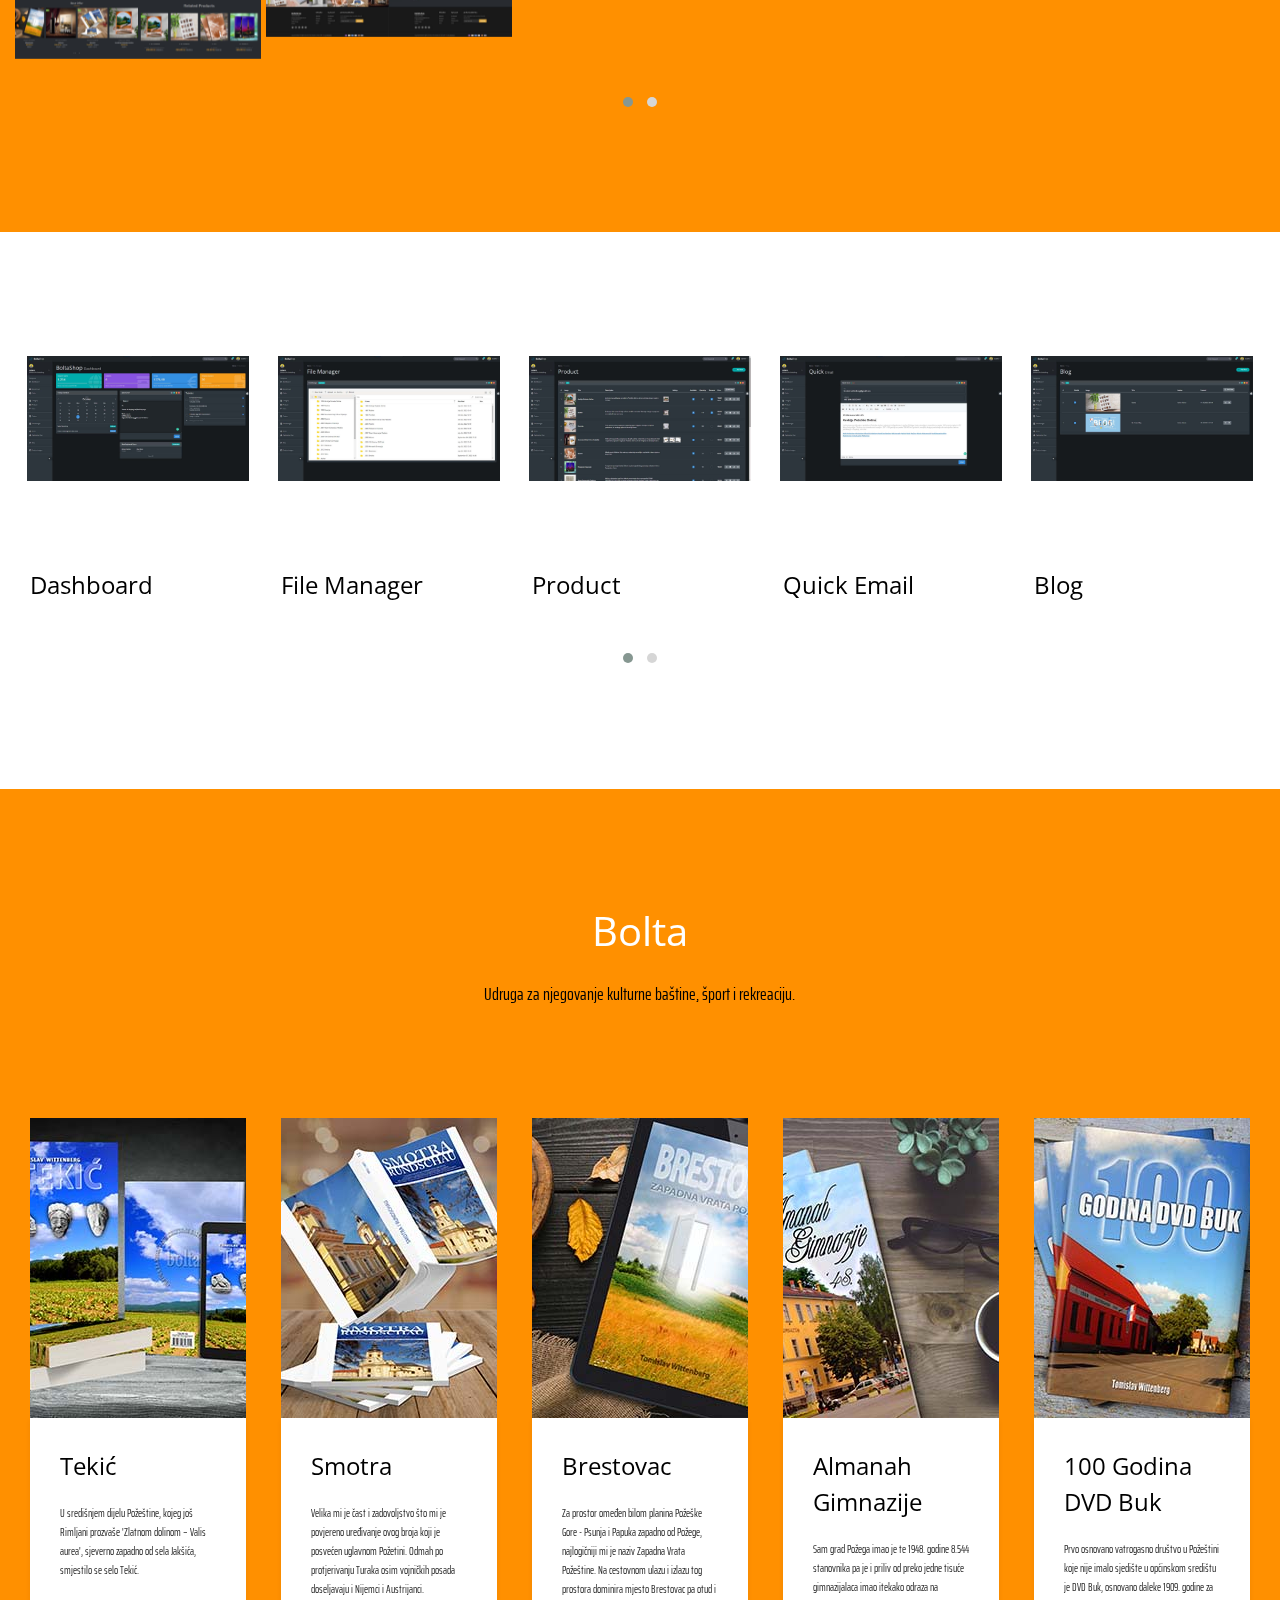
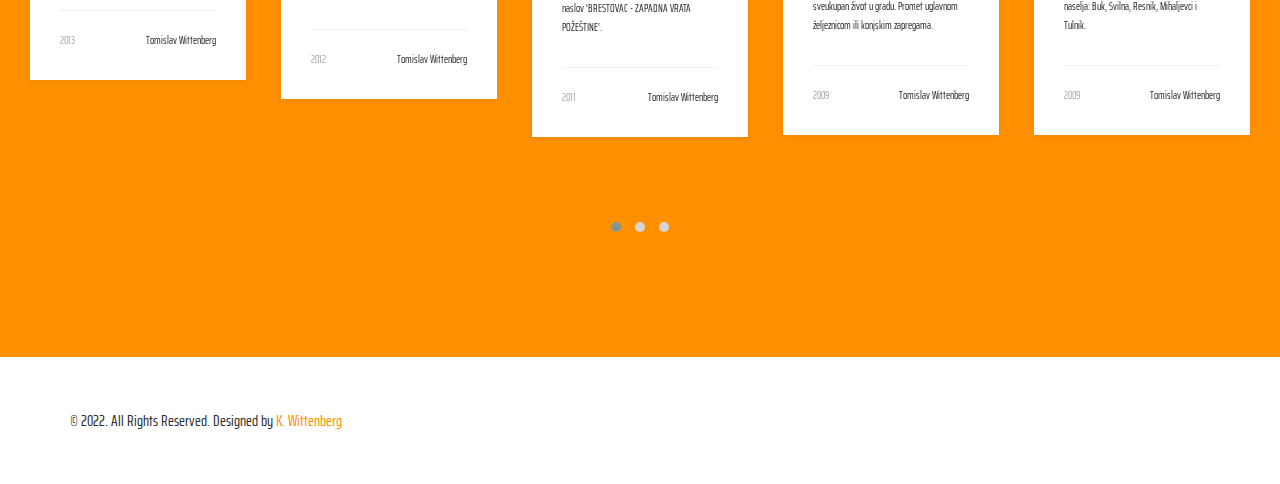
==== commit 1d655274: "update" ====
--- a/index.html
+++ b/index.html
@@ -51,9 +51,7 @@
                             <div class="display-tc js-fullheight animate-box" data-animate-effect="fadeIn">
                                 <div class="profile-thumb" style="background: url(images/avatar.jpg);"></div>
                                 <h1><span>I'm Krešimir</span></h1>
-                                <!--<h2><span>#OpenToWork</span></h2>-->
-                                <h2><span>.NET Developer</span></h2>
-                                <!--<h3><span>.NET Developer / Photographer / Videographer / Publisher</span></h3>-->
+                                <h2><span>Software Engineer</span></h2>
                                 <p>
                                     <ul class="fh5co-social-icons">
                                         <!-- <li><a href="#"><i class="icon-twitter2"></i></a></li> -->
@@ -99,50 +97,45 @@
                     </div>
                     <div class="col-md-9">
                         <!--<h2>Who am I?</h2>-->
-                        <h4> .NET Developer</h4>
+                        <h4>Software Engineer</h4>
+                        <p><strong>.NET Core | Blazor | ASP.NET | EF Core | MSSQL | Vue</strong></p>
                         <p>
-                            <strong>.NET Core 8 | Blazor | ASP.NET WebAPI | ASP.NET MVC | EF Core | MSSQL | HTML | CSS | JS | TS | Vue</strong>
-                        </p>
-                        <p>
-                            Over the past year, I have fully immersed myself in the world of .NET Core 8, with a strong focus on Blazor technology. I’ve mastered innovative approaches such as Blazor Server-Side Rendering (SSR), Server Interactivity, and WebAssembly Interactivity, ensuring seamless and responsive web applications.<br />
-                            As a backend developer at Factory X for the last year and a half, I’ve specialized in building scalable and reliable software solutions using the ABP.IO framework. This experience has allowed me to efficiently deliver high-quality applications tailored to the unique needs of our clients.<br />
+                            I am a .NET Core and Blazor developer with a strong focus on modern web technologies and architectural principles. Over the past two years, I have specialized in Blazor, building dynamic, scalable, and high-performance applications.
+                            As a backend developer at Factory X for over a year and a half, I have been developing robust and adaptable software solutions using the ABP.IO framework.
+                            My expertise lies in Clean Architecture and Domain-Driven Design, ensuring maintainability and scalability for long-term software success.<br />
                         </p>
                         <hr />
                         <br />
-                        <p><strong>Core Responsibilities:</strong></p>
+                        <p><strong>Technologies & Skills:</strong></p>
                         <ul>
-                            <li><strong>.NET Core 8 - Blazor:</strong> Developed full-stack applications using SSR, Server Render, and WebAssembly approaches.</li>
-                            <li><strong>C# | .NET | ABP.Framework:</strong> Created robust and scalable applications, applying best practices in architecture and design.</li>
-                            <li><strong>Clean Domain-Driven Design:</strong> Applied domain-driven design principles for maintainable and scalable solutions.</li>
-                            <li><strong>Entity Framework Core:</strong> Utilized EF Core for efficient ORM mapping and database interactions.</li>
-                            <li><strong>MS SQL Server:</strong> Optimized and managed SQL databases, ensuring high performance and data integrity.</li>
-                            <li><strong>Swagger &amp; Postman:</strong> Ensured reliable API documentation and testing, enhancing interoperability.</li>
-                            <li><strong>Azure &amp; GitHub:</strong> Leveraged Azure for cloud deployments and GitHub for version control and collaboration.</li>
+                            <li><strong>.NET Core | Blazor:</strong> Full-stack development using SSR, Server Render, and WebAssembly approaches</li>
+                            <li><strong>C# | .NET | ABP.IO:</strong> Building reliable and scalable applications with best architectural practices</li>
+                            <li><strong>Entity Framework Core | MS SQL Server:</strong> ORM, database optimization, and advanced SQL queries</li>
+                            <li><strong>Vue.js | JavaScript | TypeScript:</strong> Enhancing user experience with modern frontend development</li>
+                            <li><strong>Swagger | Postman:</strong> API documentation and integration testing</li>
+                            <li><strong>Azure | GitHub:</strong> Cloud deployment, CI/CD, and version control</li>
                         </ul>
                         <br />
-                        <p><strong>Development Practices:</strong></p>
+                        <p><strong>Architectural Approach:</strong></p>
                         <ul>
-                            <li><strong>Rich Domain Logic:</strong> Developed complex domain logic to encapsulate business rules and processes.</li>
-                            <li><strong>Enums &amp; Entities:</strong> Defined and structured domain concepts through enums and entities.</li>
-                            <li><strong>Aggregates &amp; Value Objects:</strong> Implemented aggregates for transactional consistency and value objects for enhanced type safety.</li>
-                            <li><strong>Modeling &amp; Fluent Validation:</strong> Designed scalable data models and implemented comprehensive validation rules.</li>
-                            <li><strong>Custom Exceptions:</strong> Created tailored exception handling for robust error management.</li>
-                            <li><strong>AutoMapper &amp; Mapster:</strong> Facilitated efficient mapping between application layers for better maintainability.</li>
-                            <li><strong>HttpClientFactory:</strong> Ensured reliable and performant HTTP communication using HttpClientFactory.</li>
-                            <li>
-                                <strong>Databases &amp; Configuration:</strong>
-                                <ul>
-                                    <li><strong>Configuration DB &amp; Fluent API:</strong> Effectively managed database configurations and used Fluent API for complex entity relationships.</li>
-                                    <li><strong>Database Optimization:</strong> Streamlined database schemas and queries to maximize performance.</li>
-                                    <li><strong>AppSettings &amp; Configuration:</strong> Seamlessly managed application settings using appsettings and the options pattern.</li>
-                                </ul>
-                            </li>
+                            <li><strong>Domain-Driven Design:</strong> Structuring domains, entities, aggregates, and value objects for scalability</li>
+                            <li><strong>Fluent Validation & Custom Exceptions:</strong> Ensuring strict data validation and robust error handling</li>
+                            <li><strong>AutoMapper & Mapster:</strong> Efficient data transformation between application layers</li>
+                            <li><strong>HttpClientFactory:</strong> Optimized HTTP communication for external API integrations</li>
                         </ul>
                         <br />
-                        <p><strong>Repositories &amp; Services:</strong></p>
+                        <p><strong>Integrations & Services - Development of API services and integrations with:</strong></p>
                         <ul>
-                            <li><strong>Repositories:</strong> Developed SOLID-compliant CRUD repositories for core operations.</li>
-                            <li><strong>Services:</strong> Built custom API services for integrations with platforms like Microsoft Dynamics 365, Udemy, Social Media (LinkedIn, Meta), ChatGPT, Email services, SMS providers, TMDB, OpenWeather, and more.</li>
+                            <li>Microsoft Dynamics 365</li>
+                            <li>Udemy, LinkedIn, Meta (Facebook & Instagram)</li>
+                            <li>ChatGPT, email services, SMS providers</li>
+                            <li>TMDB, OpenWeather, and more</li>
+                        </ul>
+                        <br />
+                        <p><strong>My Goal:</strong></p>
+                        <ul>
+                            <li>I am always looking for challenging projects where I can apply my expertise in the .NET ecosystem and advanced architectural patterns.</li>
+                            <li>My focus is on performance optimization, writing clean, maintainable code, and delivering high-quality solutions that provide real value to users.</li>
                         </ul>
                         <hr />
                         <div align="right">
@@ -232,12 +225,12 @@
                                 <div class="timeline-badge"><i class="icon-suitcase"></i></div>
                                 <div class="timeline-panel">
                                     <div class="timeline-heading">
-                                        <h3 class="timeline-title">Blazor .NET Developer</h3>
+                                        <h3 class="timeline-title">Software Engineer</h3>
                                         <span class="company">Bolta  2024 -</span>
                                     </div>
                                     <div class="timeline-body">
                                         <p>
-                                            <b>C# | .NET Core 8 | Blazor | Clean DDD | MSSQL</b><br />
+                                            <b>.NET Core 9 | Blazor | Clean DDD | MSSQL</b><br />
                                             <b>Technologies & Frameworks:</b><br />
                                             Blazor, Rich DDD, Entity Framework, SQL Server<br />
                                             Swagger & Postman, Azure & GitHub<br />
@@ -260,7 +253,7 @@
                                     </div>
                                     <div class="timeline-body">
                                         <p>
-                                            <b>C# | .NET | ABP.Framework | ASP.NET WebAPI | Clean DDD | MSSQL</b><br />
+                                            <b>.NET | ABP.IO | ASP.NET | Clean DDD | MSSQL | Vue</b><br />
                                             <b>Technologies & Frameworks:</b><br />
                                             ABP.Framework, Rich DDD, Entity Framework, SQL Server<br />
                                             Swagger & Postman, Azure & GitHub<br />
